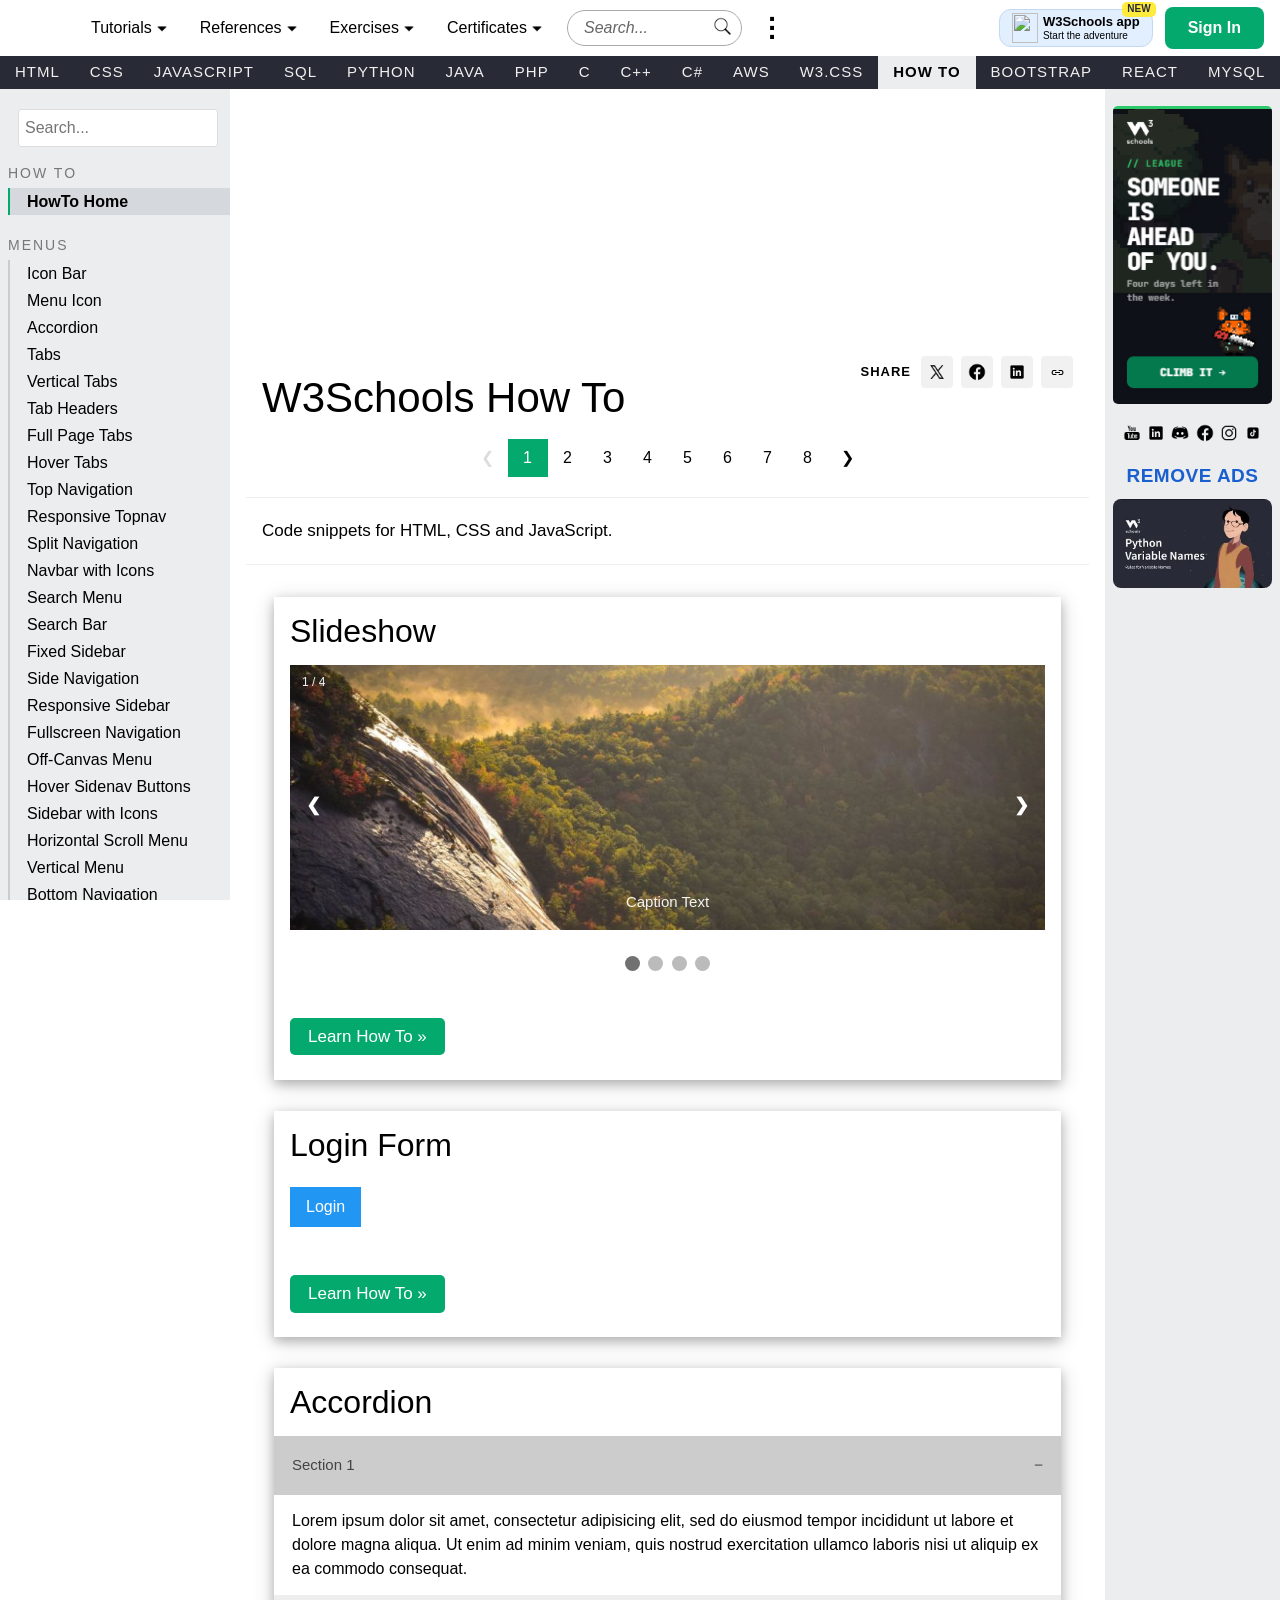
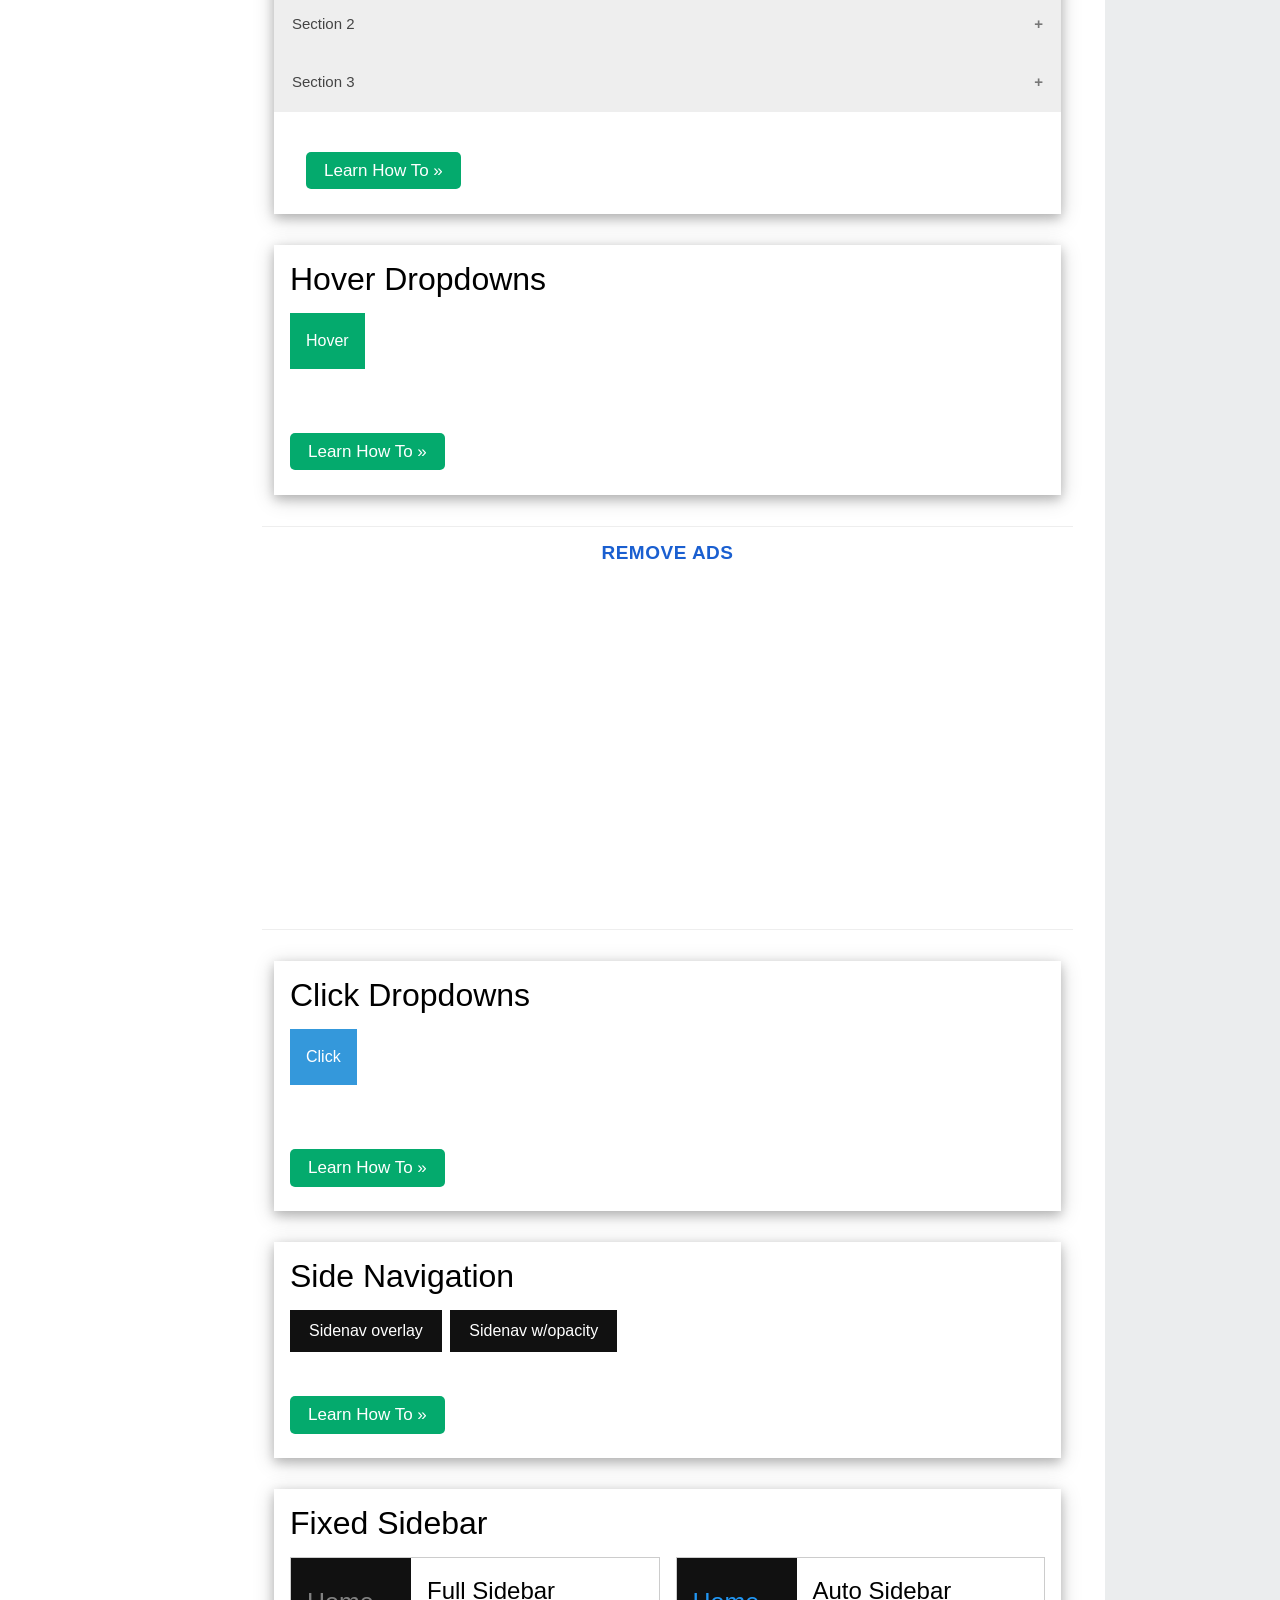
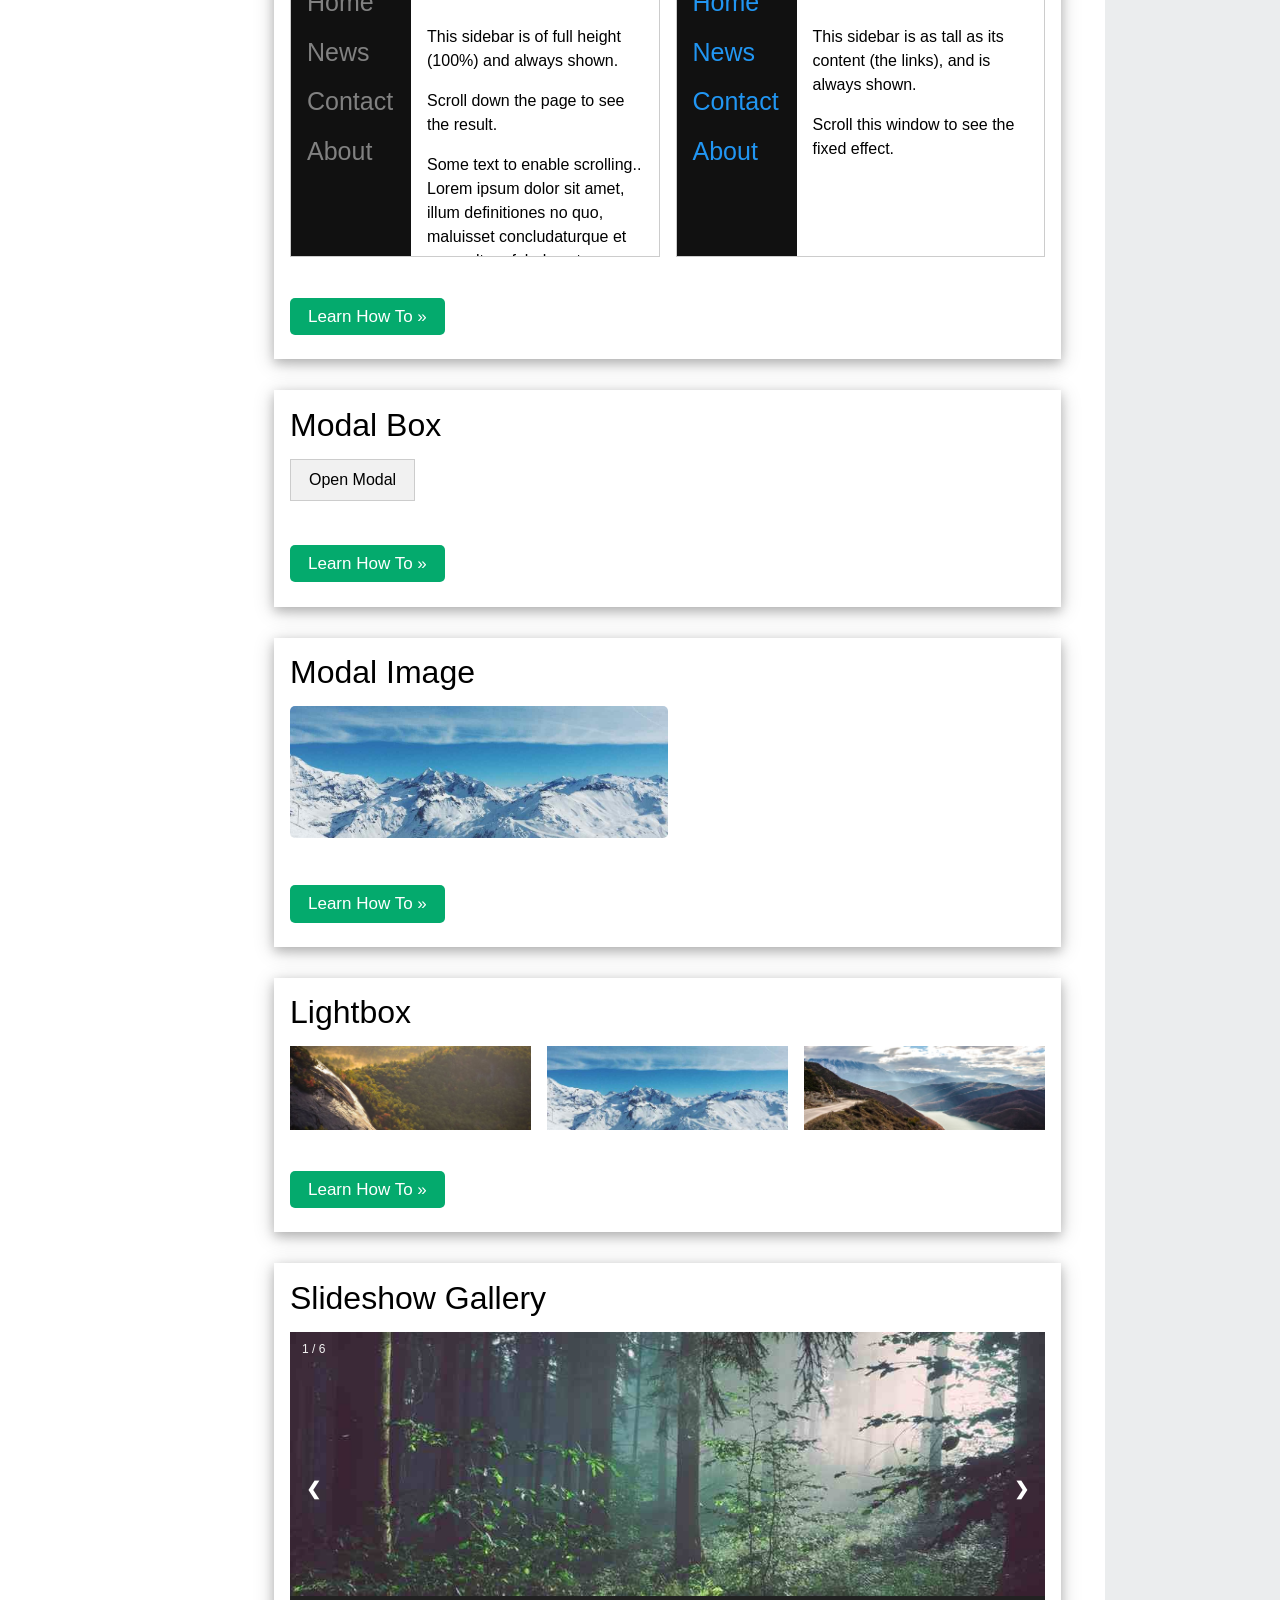
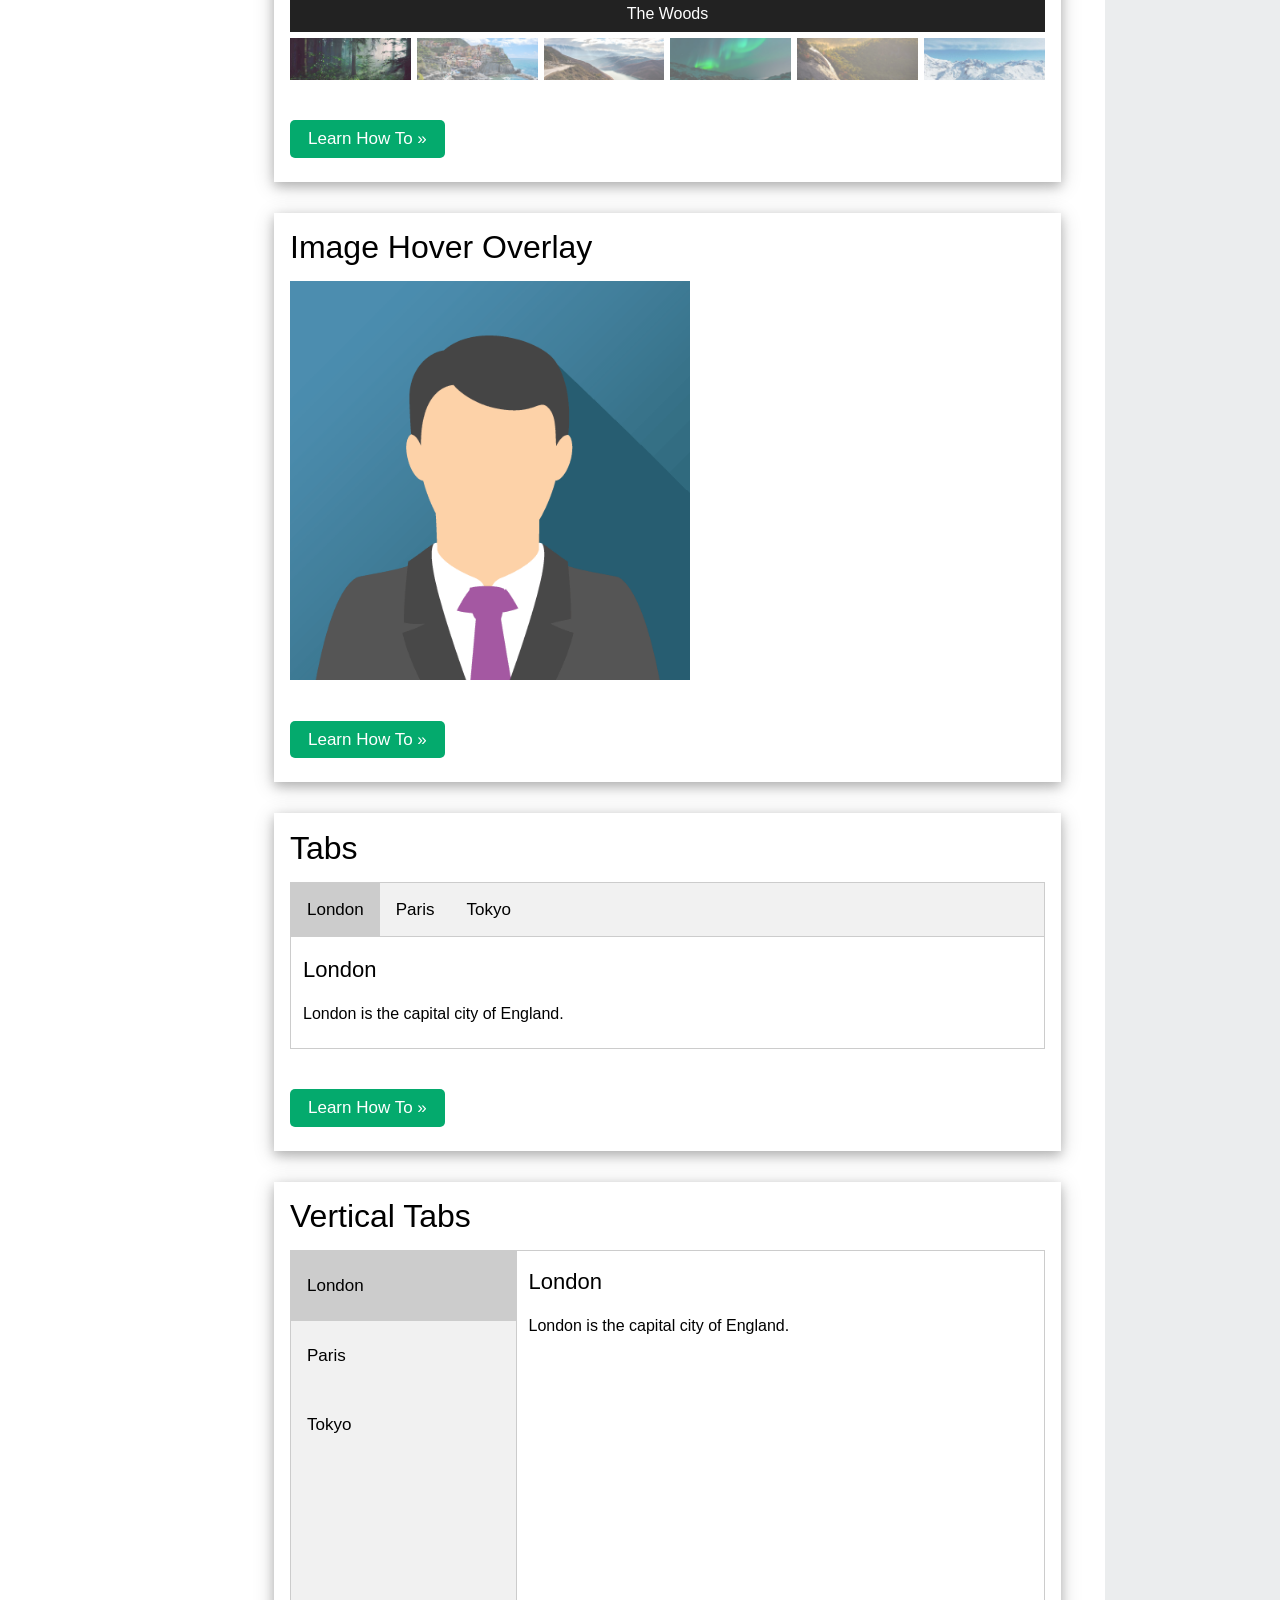
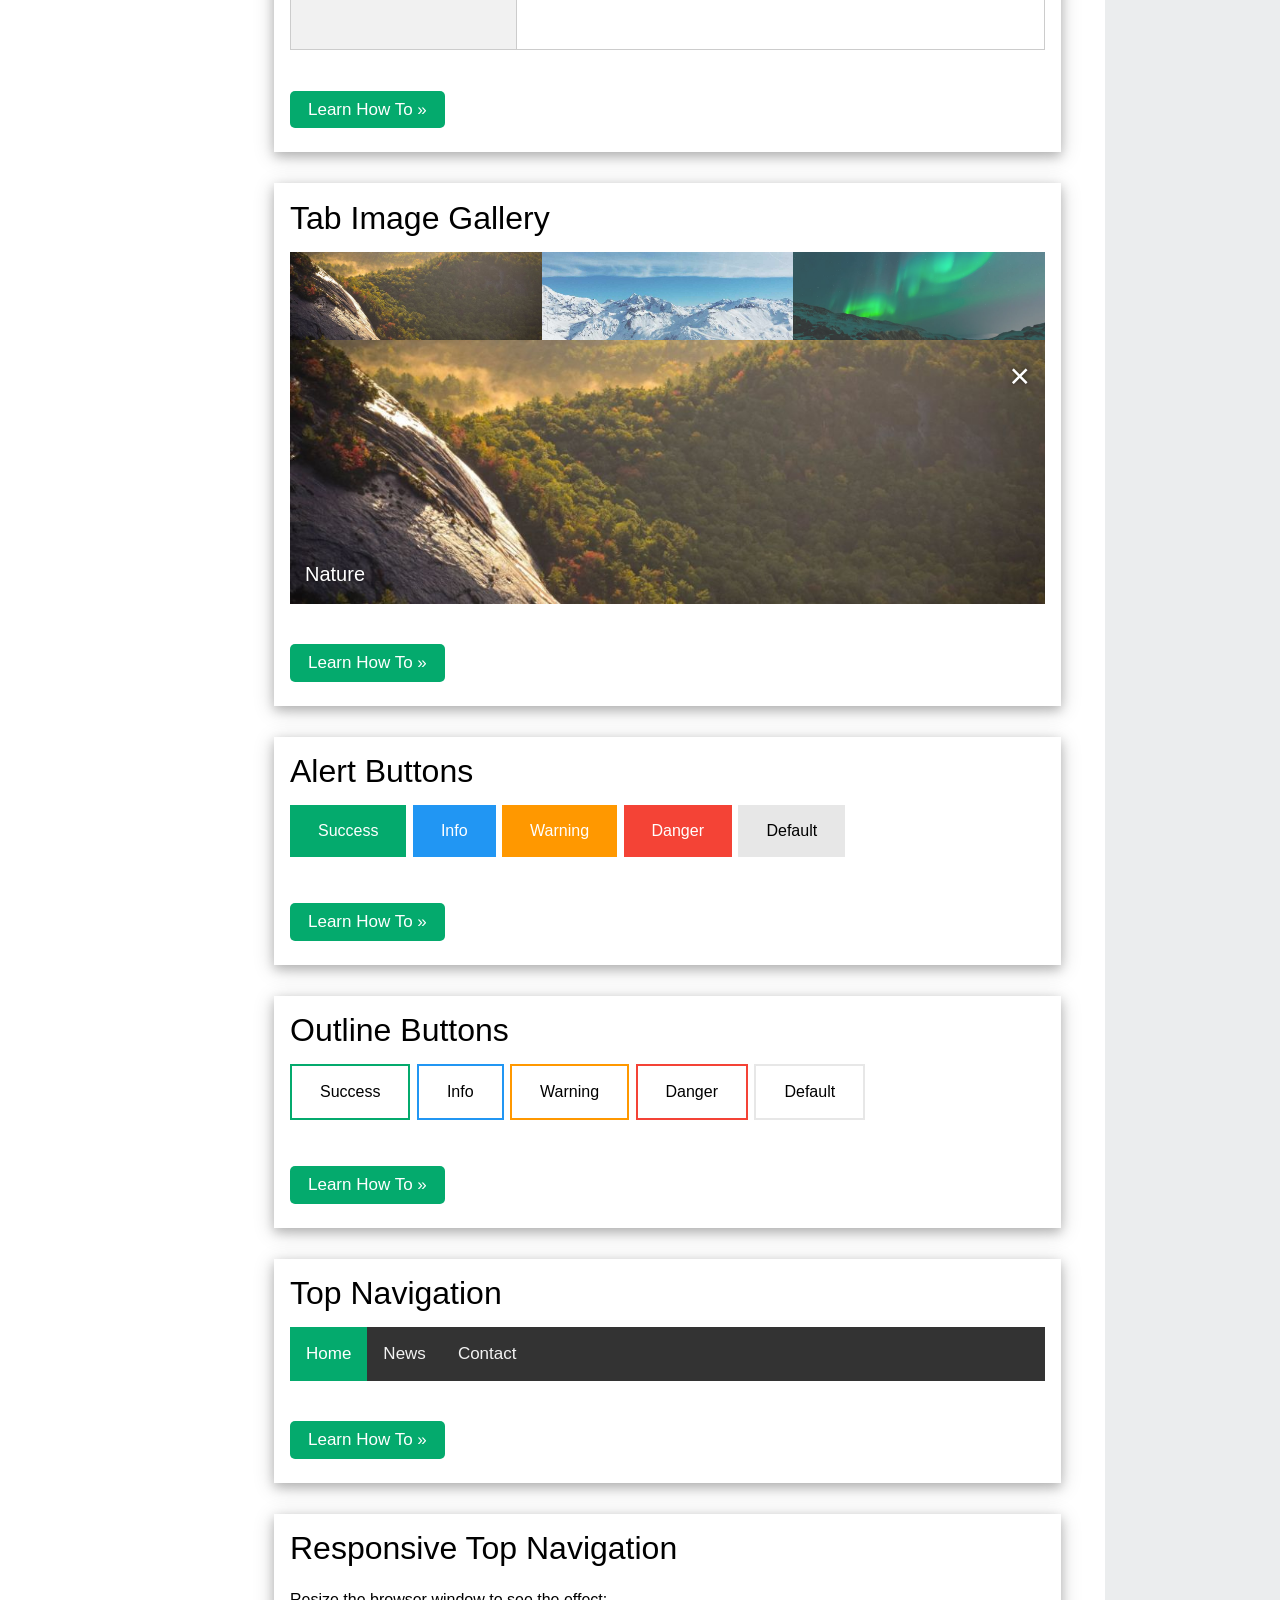
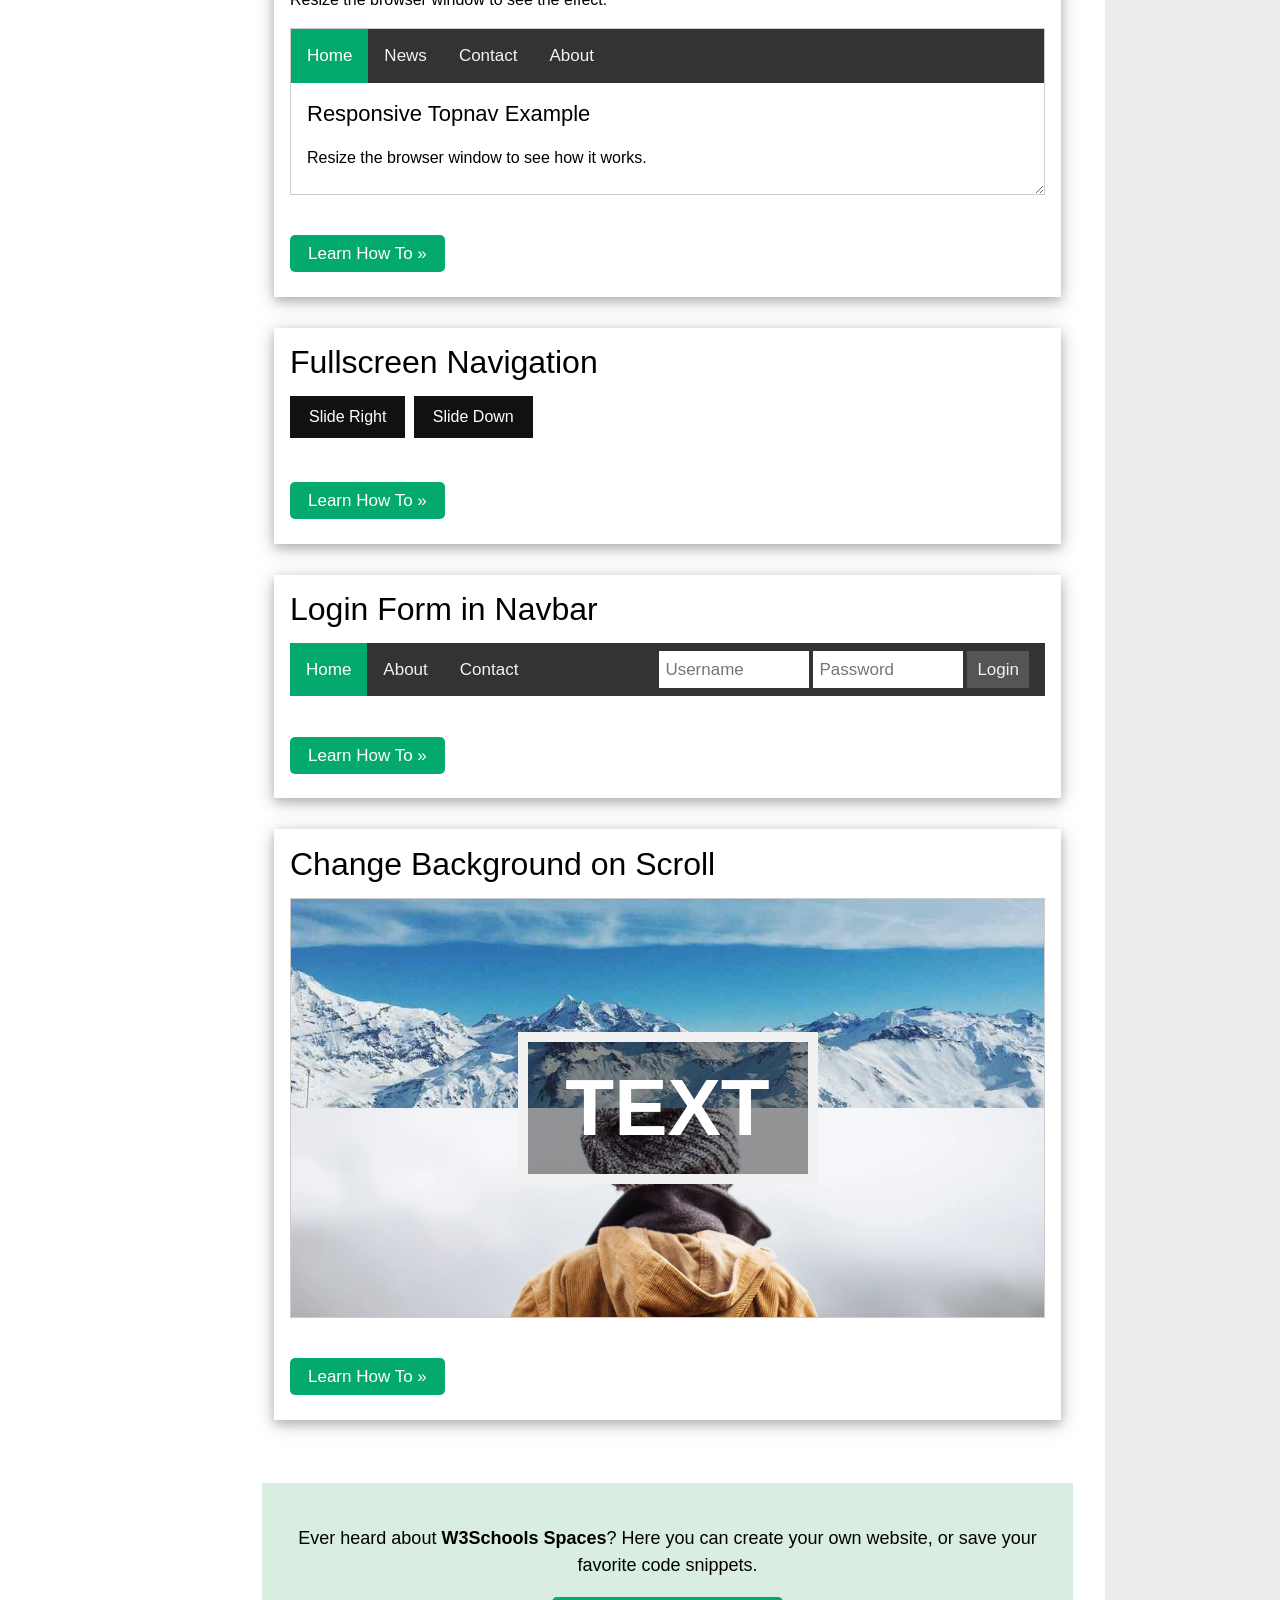
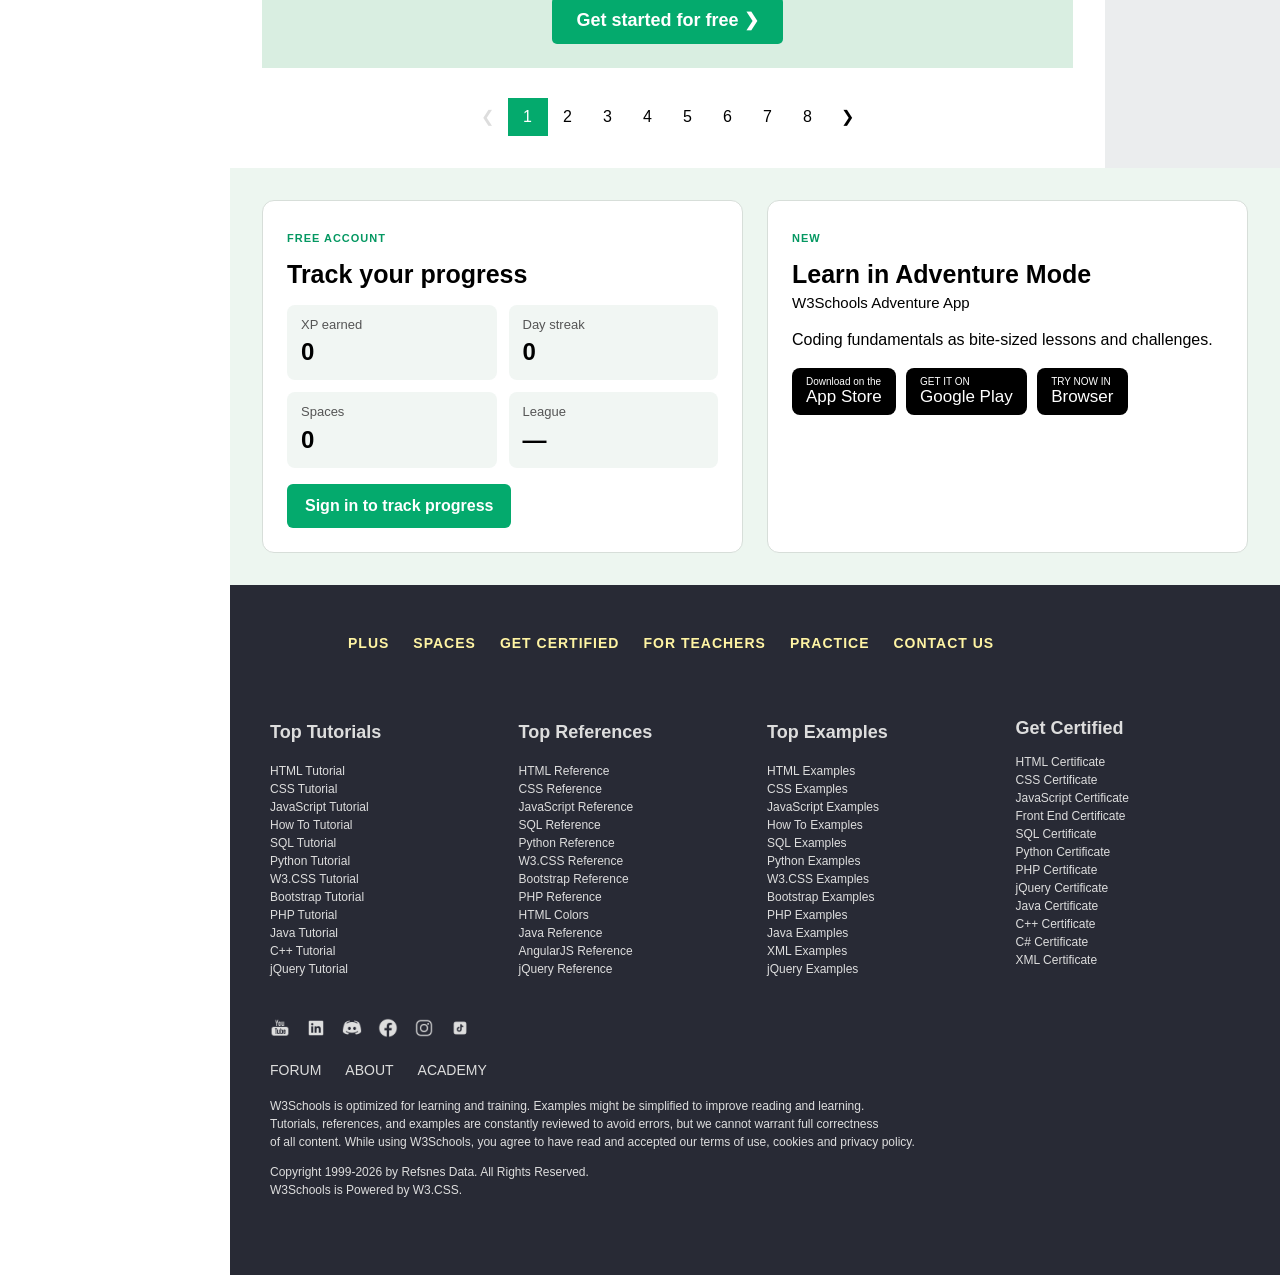
==== index.html @ 6c0d2b0e "Rename indexnorel.html to index.html" ====
<!DOCTYPE html>
<html lang="en-US">
<head>
<meta charset="utf-8">
<title>W3Schools How TO - Code snippets for HTML, CSS and JavaScript</title>
<meta name="viewport" content="width=device-width, initial-scale=1">
<meta name="description" content="Code snippets for HTML, CSS and JavaScript.">
<meta name="theme-color" content="#ffffff">

<!-- All fonts, icons, and photos are stored in assets/. -->
<link rel="stylesheet" href="stylenorel.css">
</head>
<body>
<a class="skip-link" href="#">Skip to content</a>

<!--
  CSS-ONLY STATE SWITCHES
  Hidden radios/checkboxes live at the top of <body> so the CSS general-sibling
  selector (~) can reach the panels, sidebar and modals that follow them.
-->
<input type="radio" name="topmenu" id="tm-none" class="hidden-input" checked aria-label="Close navigation menu">
<input type="radio" name="topmenu" id="tm-tutorials" class="hidden-input" aria-label="Tutorials">
<input type="radio" name="topmenu" id="tm-references" class="hidden-input" aria-label="References">
<input type="radio" name="topmenu" id="tm-exercises" class="hidden-input" aria-label="Exercises">
<input type="radio" name="topmenu" id="tm-certificates" class="hidden-input" aria-label="Certificates">
<input type="radio" name="topmenu" id="tm-services" class="hidden-input" aria-label="All our services">
<input type="checkbox" id="sidebar-toggle" class="hidden-input" aria-label="Show How To sidebar">
<input type="checkbox" id="contact-toggle" class="hidden-input" aria-label="CONTACT US">

<!-- ================= TOP BAR ================= -->
<header class="topbar" id="topnav">
  <a class="logo" href="#" title="Home" aria-label="W3Schools home">
    <span class="logo-w3" aria-hidden="true"></span><span class="logo-s visually-hidden">W3Schools</span>
  </a>

  <nav class="topmenu" aria-label="Main">
    <label class="tm-btn" for="tm-tutorials" title="Tutorials and References">Tutorials <i class="fa fa-caret-down"></i></label>
    <label class="tm-btn" for="tm-references" title="References">References <i class="fa fa-caret-down"></i></label>
    <label class="tm-btn" for="tm-exercises" title="Exercises and Quizzes">Exercises <i class="fa fa-caret-down"></i></label>
    <label class="tm-btn" for="tm-certificates" title="Certificates">Certificates <i class="fa fa-caret-down"></i></label>

  </nav>

  <div class="topright">
    <form onsubmit="return false" class="search" role="search" method="get">
      <input type="hidden" name="sitesearch" value="w3schools.com">
      <input type="search" name="q" placeholder="Search..." aria-label="Search W3Schools" required>
      <button type="submit" aria-label="Search W3Schools"><i class="fa fa-search" aria-hidden="true"></i></button>
    </form>
    <label class="tm-btn tm-services" for="tm-services" title="All our services" aria-label="All our services"><span aria-hidden="true">&#8942;</span></label>
    <div class="header-extras">
      <a href="#">Spaces</a>
      <a href="#">Upgrade</a>
    </div>
    <a class="app-pill" href="#" title="W3Schools Adventure App - iOS and Android" aria-label="W3Schools Adventure App - iOS and Android">
      <span class="app-new">NEW</span>
      <img class="app-lynx" src="assets/mascot-lynx.png" alt="" width="230" height="295">
      <span class="app-text">W3Schools app <small>Start the adventure</small></span>
    </a>
    <a class="paid-courses" href="#">Paid Courses</a>
    <a class="signin" href="#" title="Your W3Schools Profile" aria-label="Your W3Schools Profile">Sign In</a>
  </div>
</header>

<!-- ================= TOP MENU PANELS ================= -->
<div class="navpanel" id="panel-tutorials">
  <div class="inner">
    <label class="panel-close" for="tm-none" title="Close">&times;</label>
    <h1>Tutorials</h1>
    <p class="panel-lead">Learn web development, programming, data science, and more.</p>
    <h2 class="panel-h">W3SCHOOLS TUTORIALS:</h2>
    <div class="panel-grid links-grid">
      <a href="#">HTML</a><a href="#">CSS</a><a href="#">JavaScript</a><a href="#">SQL</a><a href="#">Python</a><a href="#">Java</a>
      <a href="#">PHP</a><a href="#">C</a><a href="#">C++</a><a href="#">C#</a><a href="#">AWS</a><a href="#">W3.CSS</a>
      <a href="#">How To</a><a href="#">Bootstrap</a><a href="#">React</a><a href="#">MySQL</a><a href="#">jQuery</a><a href="#">Excel</a>
      <a href="#">XML</a><a href="#">Django</a><a href="#">NumPy</a><a href="#">Pandas</a><a href="#">Node.js</a><a href="#">DSA</a>
      <a href="#">TypeScript</a><a href="#">Angular</a><a href="#">AngularJS</a><a href="#">Git</a><a href="#">PostgreSQL</a><a href="#">MongoDB</a>
      <a href="#">ASP</a><a href="#">AI</a><a href="#">R</a><a href="#">Go</a><a href="#">Kotlin</a><a href="#">Swift</a>
      <a href="#">Sass</a><a href="#">Vue</a><a href="#">Gen AI</a><a href="#">SciPy</a><a href="#">Cybersecurity</a><a href="#">Data Science</a>
      <a href="#">Intro to Programming</a><a href="#">Intro to HTML &amp; CSS</a><a href="#">Bash</a><a href="#">Rust</a><a href="#">Tools</a>
    </div>
  </div>
</div>

<div class="navpanel" id="panel-references">
  <div class="inner">
    <label class="panel-close" for="tm-none" title="Close">&times;</label>
    <h1>References</h1>
    <h2 class="panel-h">W3SCHOOLS REFERENCES:</h2>
    <div class="panel-grid cards-grid">
      <a href="#"><h4>HTML</h4><span>Tag reference</span></a>
      <a href="#"><h4>CSS</h4><span>Reference</span></a>
      <a href="#"><h4>JavaScript</h4><span>Reference</span></a>
      <a href="#"><h4>SQL</h4><span>Keyword reference</span></a>
      <a href="#"><h4>Python</h4><span>Reference</span></a>
      <a href="#"><h4>Java</h4><span>Reference</span></a>
      <a href="#"><h4>C</h4><span>Reference</span></a>
      <a href="#"><h4>C++</h4><span>Reference</span></a>
      <a href="#"><h4>Colors</h4><span>Color names</span></a>
      <a href="#"><h4>PHP</h4><span>Reference</span></a>
      <a href="#"><h4>HTML DOM</h4><span>Reference</span></a>
      <a href="#"><h4>MySQL</h4><span>Reference</span></a>
      <a href="#"><h4>W3.CSS</h4><span>Reference</span></a>
      <a href="#"><h4>Bootstrap 3</h4><span>Reference</span></a>
      <a href="#"><h4>Bootstrap 4</h4><span>Reference</span></a>
      <a href="#"><h4>Node.js</h4><span>Reference</span></a>
      <a href="#"><h4>Django</h4><span>Reference</span></a>
      <a href="#"><h4>jQuery</h4><span>Reference</span></a>
      <a href="#"><h4>Vue</h4><span>Attributes</span></a>
      <a href="#"><h4>Angular</h4><span>Reference</span></a>
      <a href="#"><h4>Sass</h4><span>Reference</span></a>
      <a href="#"><h4>XML</h4><span>Reference</span></a>
      <a href="#"><h4>JSON</h4><span>Reference</span></a>
      <a href="#"><h4>ASP</h4><span>Reference</span></a>
      <a href="#"><h4>Icons</h4><span>Reference</span></a>
      <a href="#"><h4>SVG</h4><span>Reference</span></a>
      <a href="#"><h4>Canvas</h4><span>Reference</span></a>
      <a href="#"><h4>Charsets</h4><span>Reference</span></a>
      <a href="#"><h4>Emojis</h4><span>Reference</span></a>
      <a href="#"><h4>AppML</h4><span>Reference</span></a>
      <a href="#"><h4>W3.JS</h4><span>Reference</span></a>
    </div>
  </div>
</div>

<div class="navpanel" id="panel-exercises">
  <div class="inner">
    <label class="panel-close" for="tm-none" title="Close">&times;</label>
    <h1>Exercises</h1>
    <p class="panel-lead">Practice and test your skills with different exercises.</p>
    <p class="panel-tip"><b>Tip:</b> <a href="#">Sign in</a> to track your progress.</p>
    <div class="social-signin">
      <a href="#" title="Sign in with Google" aria-label="Sign in with Google"><i class="fa-brands fa-google"></i></a>
      <a href="#" title="Sign in with Facebook" aria-label="Sign in with Facebook"><i class="fa-brands fa-facebook-f"></i></a>
      <a href="#" title="Sign in with GitHub" aria-label="Sign in with GitHub"><i class="fa-brands fa-github"></i></a>
    </div>
    <h2 class="panel-h">Select another topic:</h2>
    <div class="panel-grid cards-grid">
      <a href="#"><h4>HTML</h4><span>Exercises</span></a>
      <a href="#"><h4>CSS</h4><span>Exercises</span></a>
      <a href="#"><h4>JavaScript</h4><span>Exercises</span></a>
      <a href="#"><h4>SQL</h4><span>Exercises</span></a>
      <a href="#"><h4>Python</h4><span>Exercises</span></a>
      <a href="#"><h4>Java</h4><span>Exercises</span></a>
      <a href="#"><h4>C</h4><span>Exercises</span></a>
      <a href="#"><h4>C++</h4><span>Exercises</span></a>
      <a href="#"><h4>C#</h4><span>Exercises</span></a>
      <a href="#"><h4>PHP</h4><span>Exercises</span></a>
      <a href="#"><h4>React</h4><span>Exercises</span></a>
      <a href="#"><h4>MySQL</h4><span>Exercises</span></a>
      <a href="#"><h4>Excel</h4><span>Exercises</span></a>
      <a href="#"><h4>DSA</h4><span>Exercises</span></a>
      <a href="#"><h4>Bootstrap 3</h4><span>Exercises</span></a>
      <a href="#"><h4>Bootstrap 4</h4><span>Exercises</span></a>
      <a href="#"><h4>Bootstrap 5</h4><span>Exercises</span></a>
      <a href="#"><h4>Node.js</h4><span>Exercises</span></a>
      <a href="#"><h4>TypeScript</h4><span>Exercises</span></a>
      <a href="#"><h4>Django</h4><span>Exercises</span></a>
      <a href="#"><h4>PostgreSQL</h4><span>Exercises</span></a>
      <a href="#"><h4>jQuery</h4><span>Exercises</span></a>
      <a href="#"><h4>NumPy</h4><span>Exercises</span></a>
      <a href="#"><h4>Pandas</h4><span>Exercises</span></a>
      <a href="#"><h4>Angular</h4><span>Exercises</span></a>
      <a href="#"><h4>Git</h4><span>Exercises</span></a>
      <a href="#"><h4>MongoDB</h4><span>Exercises</span></a>
      <a href="#"><h4>R</h4><span>Exercises</span></a>
      <a href="#"><h4>Go</h4><span>Exercises</span></a>
      <a href="#"><h4>Kotlin</h4><span>Exercises</span></a>
      <a href="#"><h4>Swift</h4><span>Exercises</span></a>
      <a href="#"><h4>Vue</h4><span>Exercises</span></a>
      <a href="#"><h4>SciPy</h4><span>Exercises</span></a>
      <a href="#"><h4>Bash</h4><span>Exercises</span></a>
    </div>
  </div>
</div>

<div class="navpanel" id="panel-certificates">
  <div class="inner">
    <label class="panel-close" for="tm-none" title="Close">&times;</label>
    <h1>Get Certified</h1>
    <h2 class="panel-h">W3SCHOOLS CERTIFICATES:</h2>
    <div class="panel-grid links-grid">
      <a href="#">HTML</a><a href="#">CSS</a><a href="#">JavaScript</a><a href="#">SQL</a><a href="#">Python</a><a href="#">Java</a>
      <a href="#">C</a><a href="#">C++</a><a href="#">C#</a><a href="#">PHP</a><a href="#">React</a><a href="#">MySQL</a>
      <a href="#">Excel</a><a href="#">DSA</a><a href="#">W3.CSS</a><a href="#">Bootstrap 3</a><a href="#">Bootstrap 4</a><a href="#">Bootstrap 5</a>
      <a href="#">Node.js</a><a href="#">TypeScript</a><a href="#">Django</a><a href="#">PostgreSQL</a><a href="#">jQuery</a><a href="#">Vue</a>
      <a href="#">NumPy</a><a href="#">Pandas</a><a href="#">XML</a><a href="#">Cyber Security</a><a href="#">Accessibility</a><a href="#">AngularJS</a>
      <a href="#">Git</a><a href="#">MongoDB</a><a href="#">R</a><a href="#">Go</a><a href="#">Kotlin</a><a href="#">SASS</a>
      <a href="#">SciPy</a><a href="#">BASH</a><a href="#">Rust</a>
    </div>
  </div>
</div>

<div class="navpanel" id="panel-services">
  <div class="inner">
    <label class="panel-close" for="tm-none" title="Close">&times;</label>
    <h1>All Our Services</h1>

    <!-- Shown only on narrow screens, where the four top menus are hidden -->
    <div class="mobile-shortcuts">
      <label for="tm-tutorials">Tutorials</label>
      <label for="tm-references">References</label>
      <label for="tm-exercises">Exercises</label>
      <label for="tm-certificates">Certificates</label>
    </div>

    <p class="panel-lead">W3Schools offers a wide range of services and products for beginners and professionals,<br>helping millions of people everyday to learn and master new skills.</p>

    <div class="panel-grid services-grid">
      <a href="#"><b>Free Tutorials</b><span>Enjoy our free tutorials like millions of other internet users since 1999</span></a>
      <a href="#"><b>References</b><span>Explore our selection of references covering all popular coding languages</span></a>
      <a href="#"><b>W3Schools app <em>NEW</em></b><span>For iOS &amp; Android, start a new learning adventure.</span></a>
      <a href="#"><b>Create a Website</b><span>Create your own website with <strong>W3Schools Spaces</strong> - no setup required</span></a>
      <a href="#"><b>Exercises</b><span>Test your skills with different exercises</span></a>
      <a href="#"><b>Quizzes</b><span>Test yourself with multiple choice questions</span></a>
      <a href="#"><b>Code Challenges</b><span>Test your skills with interactive code challenges</span></a>
      <a href="#"><b>Get Certified</b><span>Document your knowledge</span></a>
      <a href="#"><b>Log in / Sign Up</b><span>Create an account to track your progress</span></a>
      <a href="#"><b>League</b><span>Earn XP and climb the ranks with different challenges</span></a>
      <a href="#"><b>Upgrade</b><span>Become a PLUS user and unlock powerful features (ad-free, hosting, support,..)</span></a>
      <a href="#"><b>Where To Start</b><span>Not sure where you want to start? Follow our guided path</span></a>
      <a href="#"><b>Code Editor (Try it)</b><span>With our online code editor, you can edit code and view the result in your browser</span></a>
      <a href="#"><b>Templates</b><span>We have created a bunch of responsive website templates you can use - for free!</span></a>
      <a href="#"><b>Web Hosting</b><span>Host your own website, and share it to the world with <strong>W3Schools Spaces</strong></span></a>
      <a href="#"><b>Create a Server</b><span>Create your own server using Python, PHP, React.js, Node.js, Java, C#, etc.</span></a>
      <a href="#"><b>How To's</b><span>Large collection of code snippets for HTML, CSS and JavaScript</span></a>
      <a href="#"><b>CSS Framework</b><span>Build fast and responsive sites using our free <strong>W3.CSS</strong> framework</span></a>
      <a href="#"><b>Videos</b><span>Learn the basics of HTML in a fun and engaging video tutorial</span></a>
      <a href="#"><b>Browser Statistics</b><span>Read long term trends of browser usage</span></a>
      <a href="#"><b>Typing Speed</b><span>Test your typing speed</span></a>
      <a href="#"><b>Color Picker</b><span>Use our color picker to find different RGB, HEX and HSL colors.</span></a>
      <a href="#"><b>Newsletter</b><span>Join our newsletter and get access to exclusive content every month</span></a>
      <a href="#"><b>Emojis Reference</b><span>Check out our refererence page with all the emojis supported in HTML 😊</span></a>
      <a href="#"><b>Code Game</b><span>W3Schools Coding Game! Help the lynx collect pine cones</span></a>
      <a href="#"><b>UTF-8 Reference</b><span>Check out our full UTF-8 Character reference</span></a>
      <a href="#"><b>Community</b><span>Chat, Learn and Connect with Us on Discord</span></a>
      <a href="#"><b>Academy</b><span>Contact us about W3Schools Academy for educational institutions</span></a>
      <a href="#"><b>For Businesses</b><span>Contact us about W3Schools Academy for your organization</span></a>
    </div>

    <div class="services-contact">
      <h4>Contact Us</h4>
      <p>About sales: sales@w3schools.com<br>About errors: help@w3schools.com</p>
      <div class="social">
        <a href="#" title="YouTube" aria-label="YouTube"><i class="fa-brands fa-youtube"></i></a>
        <a href="#" title="LinkedIn" aria-label="LinkedIn"><i class="fa-brands fa-linkedin"></i></a>
        <a href="#" title="Discord" aria-label="Discord"><i class="fa-brands fa-discord"></i></a>
        <a href="#" title="Facebook" aria-label="Facebook"><i class="fa-brands fa-facebook"></i></a>
        <a href="#" title="Instagram" aria-label="Instagram"><i class="fa-brands fa-instagram"></i></a>
        <a href="#" title="TikTok" aria-label="TikTok"><i class="fa-brands fa-tiktok"></i></a>
      </div>
    </div>
  </div>
</div>

<!-- ================= SUB NAV (topic bar) ================= -->
<div class="subnav">
  <label class="subnav-toggle" for="sidebar-toggle" title="Menu"><i class="fa fa-bars"></i></label>
  <nav class="subnav-scroll" aria-label="Topics">
    <a href="#" title="HTML Tutorial" aria-label="HTML Tutorial">HTML</a>
    <a href="#" title="CSS Tutorial" aria-label="CSS Tutorial">CSS</a>
    <a href="#" title="JavaScript Tutorial" aria-label="JavaScript Tutorial">JAVASCRIPT</a>
    <a href="#" title="SQL Tutorial" aria-label="SQL Tutorial">SQL</a>
    <a href="#" title="Python Tutorial" aria-label="Python Tutorial">PYTHON</a>
    <a href="#" title="Java Tutorial" aria-label="Java Tutorial">JAVA</a>
    <a href="#" title="PHP Tutorial" aria-label="PHP Tutorial">PHP</a>
    <a href="#" title="C Tutorial" aria-label="C Tutorial">C</a>
    <a href="#" title="C++ Tutorial" aria-label="C++ Tutorial">C++</a>
    <a href="#" title="C# Tutorial" aria-label="C# Tutorial">C#</a>
    <a href="#" title="AWS Tutorial" aria-label="AWS Tutorial">AWS</a>
    <a href="#" title="W3.CSS Tutorial" aria-label="W3.CSS Tutorial">W3.CSS</a>
    <a href="#" class="active" title="How to" aria-current="page" aria-label="How to">HOW TO</a>
    <a href="#" title="Bootstrap Tutorial" aria-label="Bootstrap Tutorial">BOOTSTRAP</a>
    <a href="#" title="React Tutorial" aria-label="React Tutorial">REACT</a>
    <a href="#" title="MySQL Tutorial" aria-label="MySQL Tutorial">MYSQL</a>
    <a href="#" title="JQuery Tutorial" aria-label="JQuery Tutorial">JQUERY</a>
    <a href="#" title="Excel Tutorial" aria-label="Excel Tutorial">EXCEL</a>
    <a href="#" title="XML Tutorial" aria-label="XML Tutorial">XML</a>
    <a href="#" title="Django Tutorial" aria-label="Django Tutorial">DJANGO</a>
    <a href="#" title="NumPy Tutorial" aria-label="NumPy Tutorial">NUMPY</a>
    <a href="#" title="Pandas Tutorial" aria-label="Pandas Tutorial">PANDAS</a>
    <a href="#" title="Node.js Tutorial" aria-label="Node.js Tutorial">NODEJS</a>
    <a href="#" title="DSA Tutorial" aria-label="DSA Tutorial">DSA</a>
    <a href="#" title="TypeScript Tutorial" aria-label="TypeScript Tutorial">TYPESCRIPT</a>
    <a href="#" title="Angular Tutorial" aria-label="Angular Tutorial">ANGULAR</a>
    <a href="#" title="Angular.js Tutorial" aria-label="Angular.js Tutorial">ANGULARJS</a>
    <a href="#" title="Git Tutorial" aria-label="Git Tutorial">GIT</a>
    <a href="#" title="PostgreSQL Tutorial" aria-label="PostgreSQL Tutorial">POSTGRESQL</a>
    <a href="#" title="MongoDB Tutorial" aria-label="MongoDB Tutorial">MONGODB</a>
    <a href="#" title="ASP Tutorial" aria-label="ASP Tutorial">ASP</a>
    <a href="#" title="A.I. Tutorial" aria-label="A.I. Tutorial">AI</a>
    <a href="#" title="R Tutorial" aria-label="R Tutorial">R</a>
    <a href="#" title="Go Tutorial" aria-label="Go Tutorial">GO</a>
    <a href="#" title="Kotlin Tutorial" aria-label="Kotlin Tutorial">KOTLIN</a>
    <a href="#" title="Swift Tutorial" aria-label="Swift Tutorial">SWIFT</a>
    <a href="#" title="Sass Tutorial" aria-label="Sass Tutorial">SASS</a>
    <a href="#" title="Vue.js Tutorial" aria-label="Vue.js Tutorial">VUE</a>
    <a href="#" title="Gen A.I. Tutorial" aria-label="Gen A.I. Tutorial">GEN AI</a>
    <a href="#" title="SciPy Tutorial" aria-label="SciPy Tutorial">SCIPY</a>
    <a href="#" title="Cyber security Tutorial" aria-label="Cyber security Tutorial">CYBERSECURITY</a>
    <a href="#" title="Data science Tutorial" aria-label="Data science Tutorial">DATA SCIENCE</a>
    <a href="#" title="Introduction to Programming" aria-label="Introduction to Programming">INTRO TO PROGRAMMING</a>
    <a href="#" title="Introduction to HTML &amp; CSS" aria-label="Introduction to HTML &amp; CSS">INTRO TO HTML &amp; CSS</a>
    <a href="#" title="Bash Tutorial" aria-label="Bash Tutorial">BASH</a>
    <a href="#" title="Rust Tutorial" aria-label="Rust Tutorial">RUST</a>
    <a href="#" title="Web Developer Tools" aria-label="Web Developer Tools">TOOLS</a>
  </nav>
</div>

<!-- ================= PAGE LAYOUT ================= -->
<div class="layout">

  <!-- ---------- LEFT MENU ---------- -->
  <aside class="leftmenu" aria-label="How To menu">
    <div class="leftmenu-inner">
      <!-- HTML-only alternative to the original JavaScript filter: submit a site search. -->
      <form onsubmit="return false" class="sidebar-search" role="search" method="get">
        <input type="hidden" name="sitesearch" value="w3schools.com/howto">
        <input type="search" name="q" placeholder="Search..." aria-label="Search How To tutorials" required>
      </form>
      <h2 class="lm-title">HOW TO</h2>
      <a class="lm-home" href="#" aria-current="page">HowTo Home</a>

      <h2>Menus</h2>
      <a href="#">Icon Bar</a>
      <a href="#">Menu Icon</a>
      <a href="#">Accordion</a>
      <a href="#">Tabs</a>
      <a href="#">Vertical Tabs</a>
      <a href="#">Tab Headers</a>
      <a href="#">Full Page Tabs</a>
      <a href="#">Hover Tabs</a>
      <a href="#">Top Navigation</a>
      <a href="#">Responsive Topnav</a>
      <a href="#">Split Navigation</a>
      <a href="#">Navbar with Icons</a>
      <a href="#">Search Menu</a>
      <a href="#">Search Bar</a>
      <a href="#">Fixed Sidebar</a>
      <a href="#">Side Navigation</a>
      <a href="#">Responsive Sidebar</a>
      <a href="#">Fullscreen Navigation</a>
      <a href="#">Off-Canvas Menu</a>
      <a href="#">Hover Sidenav Buttons</a>
      <a href="#">Sidebar with Icons</a>
      <a href="#">Horizontal Scroll Menu</a>
      <a href="#">Vertical Menu</a>
      <a href="#">Bottom Navigation</a>
      <a href="#">Responsive Bottom Nav</a>
      <a href="#">Bottom Border Nav Links</a>
      <a href="#">Right Aligned Menu Links</a>
      <a href="#">Centered Menu Link</a>
      <a href="#">Equal Width Menu Links</a>
      <a href="#">Fixed Menu</a>
      <a href="#">Slide Down Bar on Scroll</a>
      <a href="#">Hide Navbar on Scroll</a>
      <a href="#">Shrink Navbar on Scroll</a>
      <a href="#">Sticky Navbar</a>
      <a href="#">Navbar on Image</a>
      <a href="#">Hover Dropdowns</a>
      <a href="#">Click Dropdowns</a>
      <a href="#">Cascading Dropdown</a>
      <a href="#">Dropdown in Topnav</a>
      <a href="#">Dropdown in Sidenav</a>
      <a href="#">Resp Navbar Dropdown</a>
      <a href="#">Subnavigation Menu</a>
      <a href="#">Dropup</a>
      <a href="#">Mega Menu</a>
      <a href="#">Mobile Menu</a>
      <a href="#">Curtain Menu</a>
      <a href="#">Collapsed Sidebar</a>
      <a href="#">Collapsed Sidepanel</a>
      <a href="#">Pagination</a>
      <a href="#">Breadcrumbs</a>
      <a href="#">Button Group</a>
      <a href="#">Vertical Button Group</a>
      <a href="#">Sticky Social Bar</a>
      <a href="#">Pill Navigation</a>
      <a href="#">Responsive Header</a>

      <h2>Images</h2>
      <a href="#">Slideshow</a>
      <a href="#">Slideshow Gallery</a>
      <a href="#">Modal Images</a>
      <a href="#">Lightbox</a>
      <a href="#">Responsive Image Grid</a>
      <a href="#">Image Grid</a>
      <a href="#">Image Gallery</a>
      <a href="#">Scrollable Image Gallery</a>
      <a href="#">Tab Gallery</a>
      <a href="#">Image Overlay Fade</a>
      <a href="#">Image Overlay Slide</a>
      <a href="#">Image Overlay Zoom</a>
      <a href="#">Image Overlay Title</a>
      <a href="#">Image Overlay Icon</a>
      <a href="#">Image Effects</a>
      <a href="#">Black and White Image</a>
      <a href="#">Image Text</a>
      <a href="#">Image Text Blocks</a>
      <a href="#">Transparent Image Text</a>
      <a href="#">Full Page Image</a>
      <a href="#">Form on Image</a>
      <a href="#">Hero Image</a>
      <a href="#">Blur Background Image</a>
      <a href="#">Change Bg on Scroll</a>
      <a href="#">Side-by-Side Images</a>
      <a href="#">Rounded Images</a>
      <a href="#">Avatar Images</a>
      <a href="#">Responsive Images</a>
      <a href="#">Center Images</a>
      <a href="#">Thumbnails</a>
      <a href="#">Border Around Image</a>
      <a href="#">Meet the Team</a>
      <a href="#">Sticky Image</a>
      <a href="#">Flip an Image</a>
      <a href="#">Shake an Image</a>
      <a href="#">Portfolio Gallery</a>
      <a href="#">Portfolio with Filtering</a>
      <a href="#">Image Zoom</a>
      <a href="#">Image Magnifier Glass</a>
      <a href="#">Image Comparison Slider</a>
      <a href="#">Favicon</a>

      <h2>Buttons</h2>
      <a href="#">Alert Buttons</a>
      <a href="#">Outline Buttons</a>
      <a href="#">Split Buttons</a>
      <a href="#">Animated Buttons</a>
      <a href="#">Fading Buttons</a>
      <a href="#">Button on Image</a>
      <a href="#">Social Media Buttons</a>
      <a href="#">Read More Read Less</a>
      <a href="#">Loading Buttons</a>
      <a href="#">Download Buttons</a>
      <a href="#">Pill Buttons</a>
      <a href="#">Notification Button</a>
      <a href="#">Icon Buttons</a>
      <a href="#">Next/prev Buttons</a>
      <a href="#">More Button in Nav</a>
      <a href="#">Block Buttons</a>
      <a href="#">Text Buttons</a>
      <a href="#">Round Buttons</a>
      <a href="#">Scroll To Top Button</a>

      <h2>Forms</h2>
      <a href="#">Login Form</a>
      <a href="#">Signup Form</a>
      <a href="#">Checkout Form</a>
      <a href="#">Contact Form</a>
      <a href="#">Social Login Form</a>
      <a href="#">Register Form</a>
      <a href="#">Form with Icons</a>
      <a href="#">Newsletter</a>
      <a href="#">Stacked Form</a>
      <a href="#">Responsive Form</a>
      <a href="#">Popup Form</a>
      <a href="#">Inline Form</a>
      <a href="#">Clear Input Field</a>
      <a href="#">Hide Number Arrows</a>
      <a href="#">Copy Text to Clipboard</a>
      <a href="#">Animated Search</a>
      <a href="#">Search Button</a>
      <a href="#">Fullscreen Search</a>
      <a href="#">Input Field in Navbar</a>
      <a href="#">Login Form in Navbar</a>
      <a href="#">Custom Checkbox/Radio</a>
      <a href="#">Custom Select</a>
      <a href="#">Toggle Switch</a>
      <a href="#">Check Checkbox</a>
      <a href="#">Detect Caps Lock</a>
      <a href="#">Trigger Button on Enter</a>
      <a href="#">Password Validation</a>
      <a href="#">Toggle Password Visibility</a>
      <a href="#">Multiple Step Form</a>
      <a href="#">Autocomplete</a>
      <a href="#">Turn off autocomplete</a>
      <a href="#">Turn off spellcheck</a>
      <a href="#">File Upload Button</a>
      <a href="#">Empty Input Validation</a>

      <h2>Filters</h2>
      <a href="#">Filter List</a>
      <a href="#">Filter Table</a>
      <a href="#">Filter Elements</a>
      <a href="#">Filter Dropdown</a>
      <a href="#">Sort List</a>
      <a href="#">Sort Table</a>

      <h2>Tables</h2>
      <a href="#">Zebra Striped Table</a>
      <a href="#">Center Tables</a>
      <a href="#">Full-width Table</a>
      <a href="#">Nested Table</a>
      <a href="#">Side-by-side Tables</a>
      <a href="#">Responsive Tables</a>
      <a href="#">Comparison Table</a>

      <h2>More</h2>
      <a href="#">Fullscreen Video</a>
      <a href="#">Modal Boxes</a>
      <a href="#">Delete Modal</a>
      <a href="#">Timeline</a>
      <a href="#">Scroll Indicator</a>
      <a href="#">Progress Bars</a>
      <a href="#">Skill Bar</a>
      <a href="#">Range Sliders</a>
      <a href="#">Color Picker</a>
      <a href="#">Email Field</a>
      <a href="#">Tooltips</a>
      <a href="#">Display Element Hover</a>
      <a href="#">Popups</a>
      <a href="#">Collapsible</a>
      <a href="#">Calendar</a>
      <a href="#">HTML Includes</a>
      <a href="#">To Do List</a>
      <a href="#">Loaders</a>
      <a href="#">Badges</a>
      <a href="#">Star Rating</a>
      <a href="#">User Rating</a>
      <a href="#">Overlay Effect</a>
      <a href="#">Contact Chips</a>
      <a href="#">Cards</a>
      <a href="#">Flip Card</a>
      <a href="#">Profile Card</a>
      <a href="#">Product Card</a>
      <a href="#">Alerts</a>
      <a href="#">Callout</a>
      <a href="#">Notes</a>
      <a href="#">Labels</a>
      <a href="#">Ribbon</a>
      <a href="#">Tag Cloud</a>
      <a href="#">Circles</a>
      <a href="#">Style HR</a>
      <a href="#">Coupon</a>
      <a href="#">List Group</a>
      <a href="#">List Group with Badges</a>
      <a href="#">List Without Bullets</a>
      <a href="#">Responsive Text</a>
      <a href="#">Cutout Text</a>
      <a href="#">Glowing Text</a>
      <a href="#">Fixed Footer</a>
      <a href="#">Sticky Element</a>
      <a href="#">Equal Height</a>
      <a href="#">Clearfix</a>
      <a href="#">Responsive Floats</a>
      <a href="#">Snackbar</a>
      <a href="#">Fullscreen Window</a>
      <a href="#">Scroll Drawing</a>
      <a href="#">Smooth Scroll</a>
      <a href="#">Gradient Bg Scroll</a>
      <a href="#">Sticky Header</a>
      <a href="#">Shrink Header on Scroll</a>
      <a href="#">Pricing Table</a>
      <a href="#">Parallax</a>
      <a href="#">Aspect Ratio</a>
      <a href="#">Responsive Iframes</a>
      <a href="#">Toggle Like/Dislike</a>
      <a href="#">Toggle Hide/Show</a>
      <a href="#">Toggle Dark Mode</a>
      <a href="#">Toggle Text</a>
      <a href="#">Toggle Class</a>
      <a href="#">Add Class</a>
      <a href="#">Remove Class</a>
      <a href="#">Change Class</a>
      <a href="#">Active Class</a>
      <a href="#">Tree View</a>
      <a href="#">Remove Decimals</a>
      <a href="#">Remove Property</a>
      <a href="#">Offline Detection</a>
      <a href="#">Find Hidden Element</a>
      <a href="#">Redirect Webpage</a>
      <a href="#">Format a Number</a>
      <a href="#">Zoom Hover</a>
      <a href="#">Flip Box</a>
      <a href="#">Center Vertically</a>
      <a href="#">Center Button in DIV</a>
      <a href="#">Center a List</a>
      <a href="#">Transition on Hover</a>
      <a href="#">Arrows</a>
      <a href="#">Shapes</a>
      <a href="#">Download Link</a>
      <a href="#">Full Height Element</a>
      <a href="#">Browser Window</a>
      <a href="#">Custom Scrollbar</a>
      <a href="#">Hide Scrollbar</a>
      <a href="#">Show/Force Scrollbar</a>
      <a href="#">Device Look</a>
      <a href="#">Contenteditable Border</a>
      <a href="#">Placeholder Color</a>
      <a href="#">Disable Resizing of Textarea</a>
      <a href="#">Disable Text Selection</a>
      <a href="#">Text Selection Color</a>
      <a href="#">Bullet Color</a>
      <a href="#">Vertical Line</a>
      <a href="#">Dividers</a>
      <a href="#">Text Divider</a>
      <a href="#">Animate Icons</a>
      <a href="#">Countdown Timer</a>
      <a href="#">Typewriter</a>
      <a href="#">Coming Soon Page</a>
      <a href="#">Chat Messages</a>
      <a href="#">Popup Chat Window</a>
      <a href="#">Split Screen</a>
      <a href="#">Testimonials</a>
      <a href="#">Section Counter</a>
      <a href="#">Quotes Slideshow</a>
      <a href="#">Closable List Items</a>
      <a href="#">Typical Device Breakpoints</a>
      <a href="#">Draggable HTML Element</a>
      <a href="#">JS Media Queries</a>
      <a href="#">Syntax Highlighter</a>
      <a href="#">JS Animations</a>
      <a href="#">JS String Length</a>
      <a href="#">JS Exponentiation</a>
      <a href="#">JS Default Parameters</a>
      <a href="#">JS Random Number</a>
      <a href="#">JS Sort Numeric Array</a>
      <a href="#">JS Spread Operator</a>
      <a href="#">JS Scroll Into View</a>
      <a href="#">Get Current Date</a>
      <a href="#">Get Current URL</a>
      <a href="#">Get Current Screen Size</a>
      <a href="#">Get Iframe Elements</a>

      <h2>Website</h2>
      <a href="#">Create a Website</a>
      <a href="#">Make a Website</a>
      <a href="#">Make a Static Website</a>
      <a href="#">Host a Static Website</a>
      <a href="#">Make a Website (W3.CSS)</a>
      <a href="#">Make a Website (BS3)</a>
      <a href="#">Make a Website (BS4)</a>
      <a href="#">Make a Website (BS5)</a>
      <a href="#">Create and View a Website</a>
      <a href="#">Create a Link Tree Website</a>
      <a href="#">Create a Portfolio</a>
      <a href="#">Create a Resume</a>
      <a href="#">Make a Restaurant Website</a>
      <a href="#">Make a Business Website</a>
      <a href="#">Make a WebBook</a>
      <a href="#">Center Website</a>
      <a href="#">Contact Section</a>
      <a href="#">About Page</a>
      <a href="#">Big Header</a>
      <a href="#">Example Website</a>

      <h2>Grid</h2>
      <a href="#">2 Column Layout</a>
      <a href="#">3 Column Layout</a>
      <a href="#">4 Column Layout</a>
      <a href="#">Expanding Grid</a>
      <a href="#">List Grid View</a>
      <a href="#">Mixed Column Layout</a>
      <a href="#">Column Cards</a>
      <a href="#">Zig Zag Layout</a>
      <a href="#">Blog Layout</a>

      <h2>Google</h2>
      <a href="#">Google Charts</a>
      <a href="#">Google Fonts</a>
      <a href="#">Google Font Pairings</a>
      <a href="#">Google Set up Analytics</a>

      <h2>Converters</h2>
      <a href="#">Convert Weight</a>
      <a href="#">Convert Temperature</a>
      <a href="#">Convert Length</a>
      <a href="#">Convert Speed</a>

      <h2>Blog</h2>
      <a href="#">Get a Developer Job</a>
      <a href="#">Become a Front-End Dev.</a>
      <a href="#">Hire Developers</a>
    </div>
  </aside>

  <!-- ---------- MAIN CONTENT ---------- -->
  <main class="content" id="main">

    <div class="leaderboard" role="img" aria-label="Reserved advertisement space"></div>
    <!-- Real links work without JavaScript. The chain link opens the reference. -->
    <nav class="share" aria-label="Share reference page">
      <span>SHARE</span>
      <a href="#" aria-label="Share reference on X"><i class="fa-brands fa-x-twitter"></i></a>
      <a href="#" aria-label="Share reference on Facebook"><i class="fa-brands fa-facebook"></i></a>
      <a href="#" aria-label="Share reference on LinkedIn"><i class="fa-brands fa-linkedin"></i></a>
      <a href="#" aria-label="Open original reference"><i class="fa fa-link"></i></a>
    </nav>
    <h1>W3Schools <span class="color_h1">How To</span></h1>
    <nav class="howtopag" aria-label="How To tutorial pages">
      <span class="howtopag_item pagdisabled" aria-label="Previous page unavailable">&#10094;</span>
      <a class="howtopag_item pagactive" href="#" aria-current="page">1</a>
      <a class="howtopag_item" href="#">2</a>
      <a class="howtopag_item" href="#">3</a>
      <a class="howtopag_item" href="#">4</a>
      <a class="howtopag_item" href="#">5</a>
      <a class="howtopag_item" href="#">6</a>
      <a class="howtopag_item" href="#">7</a>
      <a class="howtopag_item" href="#">8</a>
      <a class="howtopag_item" href="#" aria-label="Next page">&#10095;</a>
    </nav>
    <hr>
    <p class="intro">Code snippets for HTML, CSS and JavaScript.</p>
    <hr>

    <div class="howtocontainer">
    <!-- ===== 1. Slideshow ===== -->
    <section class="demo" id="slideshow">
      <h2><a href="#">Slideshow</a></h2>
      <div class="pager ss">
        <input type="radio" name="ss" id="ss-1" class="hidden-input" checked aria-label="Show SS image 1">
        <input type="radio" name="ss" id="ss-2" class="hidden-input" aria-label="Show SS image 2">
        <input type="radio" name="ss" id="ss-3" class="hidden-input" aria-label="Show SS image 3">
        <input type="radio" name="ss" id="ss-4" class="hidden-input" aria-label="Show SS image 4">

        <div class="pages">
          <div class="slide fade">
            <div class="ss-num">1 / 4</div>
            <img src="assets/img_nature_wide.jpg" alt="Nature" width="1000" height="350">
            <div class="ss-text">Caption Text</div>
            <label class="ss-prev" for="ss-4">&#10094;</label><label class="ss-next" for="ss-2">&#10095;</label>
          </div>
          <div class="slide fade">
            <div class="ss-num">2 / 4</div>
            <img src="assets/img_snow_wide.jpg" alt="Snow" width="1000" height="350">
            <div class="ss-text">Caption Two</div>
            <label class="ss-prev" for="ss-1">&#10094;</label><label class="ss-next" for="ss-3">&#10095;</label>
          </div>
          <div class="slide fade">
            <div class="ss-num">3 / 4</div>
            <img src="assets/img_mountains_wide.jpg" alt="Mountains" width="1000" height="350">
            <div class="ss-text">Caption Three</div>
            <label class="ss-prev" for="ss-2">&#10094;</label><label class="ss-next" for="ss-4">&#10095;</label>
          </div>
          <div class="slide fade">
            <div class="ss-num">4 / 4</div>
            <img src="assets/img_lights_wide.jpg" alt="Lights" width="1000" height="350">
            <div class="ss-text">Caption Four</div>
            <label class="ss-prev" for="ss-3">&#10094;</label><label class="ss-next" for="ss-1">&#10095;</label>
          </div>
        </div>

        <div class="nav dots">
          <label for="ss-1" title="slide 1"></label>
          <label for="ss-2" title="slide 2"></label>
          <label for="ss-3" title="slide 3"></label>
          <label for="ss-4" title="slide 4"></label>
        </div>
      </div>
      <p class="learn-wrap"><a class="learn" href="#">Learn How To &raquo;</a></p>
    </section>

    <!-- ===== 2. Login Form ===== -->
    <section class="demo" id="login-form">
      <h2><a href="#">Login Form</a></h2>
      <input type="checkbox" id="login-modal" class="modal-toggle hidden-input" aria-label="Login">
      <label class="btn-form" for="login-modal">Login</label>

      <div class="modal">
        <form onsubmit="return false" class="modal-content animate">
          <div class="imgcontainer">
            <label for="login-modal" class="close" title="Close Modal">&times;</label>
            <img src="assets/img_avatar2.png" alt="Avatar" class="avatar" width="499" height="498">
          </div>
          <div class="container">
            <label for="uname"><b>Username</b></label>
            <input type="text" id="uname" placeholder="Enter Username" name="uname">
            <label for="psw"><b>Password</b></label>
            <input type="password" id="psw" placeholder="Enter Password" name="psw">
            <button type="button" class="btn-form wide">Login</button>
            <label class="remember"><input type="checkbox" checked="checked" name="remember"> Remember me</label>
          </div>
          <div class="container gray">
            <label for="login-modal" class="cancelbtn">Cancel</label>
            <span class="psw">Forgot <a href="#">password?</a></span>
          </div>
        </form>
      </div>
      <p class="learn-wrap"><a class="learn" href="#">Learn How To &raquo;</a></p>
    </section>

    <!-- ===== 3. Accordion ===== -->
    <section class="demo" id="accordion">
      <h2><a href="#">Accordion</a></h2>
      <details class="acc" open>
        <summary>Section 1</summary>
        <div class="acc-panel"><p>Lorem ipsum dolor sit amet, consectetur adipisicing elit, sed do eiusmod tempor incididunt ut labore et dolore magna aliqua. Ut enim ad minim veniam, quis nostrud exercitation ullamco laboris nisi ut aliquip ex ea commodo consequat.</p></div>
      </details>
      <details class="acc">
        <summary>Section 2</summary>
        <div class="acc-panel"><p>Lorem ipsum dolor sit amet, consectetur adipisicing elit, sed do eiusmod tempor incididunt ut labore et dolore magna aliqua. Ut enim ad minim veniam, quis nostrud exercitation ullamco laboris nisi ut aliquip ex ea commodo consequat.</p></div>
      </details>
      <details class="acc">
        <summary>Section 3</summary>
        <div class="acc-panel"><p>Lorem ipsum dolor sit amet, consectetur adipisicing elit, sed do eiusmod tempor incididunt ut labore et dolore magna aliqua. Ut enim ad minim veniam, quis nostrud exercitation ullamco laboris nisi ut aliquip ex ea commodo consequat.</p></div>
      </details>
      <p class="learn-wrap"><a class="learn" href="#">Learn How To &raquo;</a></p>
    </section>

    <!-- ===== 4. Hover Dropdowns ===== -->
    <section class="demo" id="hover-dropdowns">
      <h2><a href="#">Hover Dropdowns</a></h2>
      <div class="dropdown hover-dd">
        <button type="button" class="dropbtn green">Hover</button>
        <div class="dropdown-content">
          <a href="#">Link 1</a>
          <a href="#">Link 2</a>
          <a href="#">Link 3</a>
        </div>
      </div>
      <div class="dd-space"></div>
      <p class="learn-wrap"><a class="learn" href="#">Learn How To &raquo;</a></p>
    </section>

    <aside class="mid-ad" aria-label="Reserved advertisement space"><a class="remove-ads" href="#">REMOVE ADS</a></aside>

    <!-- ===== 5. Click Dropdowns ===== -->
    <section class="demo" id="click-dropdowns">
      <h2><a href="#">Click Dropdowns</a></h2>
      <div class="dropdown click-dd">
        <input type="checkbox" id="dd-click" class="dd-toggle hidden-input" aria-label="Click">
        <label class="dropbtn blue" for="dd-click">Click</label>
        <div class="dropdown-content">
          <a href="#">Link 1</a>
          <a href="#">Link 2</a>
          <a href="#">Link 3</a>
        </div>
      </div>
      <div class="dd-space"></div>
      <p class="learn-wrap"><a class="learn" href="#">Learn How To &raquo;</a></p>
    </section>

    <!-- ===== 6. Side Navigation ===== -->
    <section class="demo" id="side-navigation">
      <h2><a href="#">Side Navigation</a></h2>
      <input type="checkbox" id="sn-a" class="hidden-input sn-toggle" aria-label="Sidenav overlay">
      <input type="checkbox" id="sn-b" class="hidden-input sn-toggle" aria-label="Sidenav with opacity">

      <div class="sidenav">
        <label class="closebtn" for="sn-a">&times;</label>
        <a href="#">About</a>
        <a href="#">Services</a>
        <a href="#">Clients</a>
        <a href="#">Contact</a>
      </div>
      <div class="sidenav sidenav-opacity">
        <label class="closebtn" for="sn-b">&times;</label>
        <a href="#">About</a>
        <a href="#">Services</a>
        <a href="#">Clients</a>
        <a href="#">Contact</a>
      </div>

      <label class="btn-plain" for="sn-a">Sidenav overlay</label>
      <label class="btn-plain" for="sn-b">Sidenav w/opacity</label>
      <p class="learn-wrap"><a class="learn" href="#">Learn How To &raquo;</a></p>
    </section>

    <!-- ===== 7. Fixed Sidebar ===== -->
    <section class="demo" id="fixed-sidebar">
      <h2><a href="#">Fixed Sidebar</a></h2>
      <!-- The original uses iframes; these are inline mock frames built with CSS only -->
      <div class="fixed-demo-row">
      <div class="frame mini-fixed">
        <div class="mini-side">
          <a href="#" class="active">Home</a>
          <a href="#">News</a>
          <a href="#">Contact</a>
          <a href="#">About</a>
        </div>
        <div class="mini-main">
          <h2>Full Sidebar</h2>
          <p>This sidebar is of full height (100%) and always shown.</p>
          <p>Scroll down the page to see the result.</p>
          <p>Some text to enable scrolling.. Lorem ipsum dolor sit amet, illum definitiones no quo, maluisset concludaturque et eum, altera fabulas ut quo. Atqui causae gloriatur ius te, id agam omnis evertitur eum. Affert laboramus repudiandae nec et. Inciderint efficiendi mea an.</p>
        </div>
      </div>
      <div class="frame mini-fixed mini-narrow">
        <div class="mini-side">
          <a href="#" class="active">Home</a>
          <a href="#">News</a>
          <a href="#">Contact</a>
          <a href="#">About</a>
        </div>
        <div class="mini-main">
          <h2>Auto Sidebar</h2>
          <p>This sidebar is as tall as its content (the links), and is always shown.</p><p>Scroll this window to see the fixed effect.</p>
        </div>
      </div>
      </div><!-- /.fixed-demo-row -->
      <p class="learn-wrap"><a class="learn" href="#">Learn How To &raquo;</a></p>
    </section>

    <!-- ===== 8. Modal Box ===== -->
    <section class="demo" id="modal-box">
      <h2><a href="#">Modal Box</a></h2>
      <input type="checkbox" id="modal-box-toggle" class="modal-toggle hidden-input" aria-label="Open Modal">
      <label class="btn-plain" for="modal-box-toggle">Open Modal</label>

      <div class="modal">
        <div class="modal-content mb-content">
          <div class="mb-header">
            <label class="close mb-close" for="modal-box-toggle">&times;</label>
            <h2>Modal Header</h2>
          </div>
          <div class="mb-body">
            <p>Hello World!</p>
            <p>Modals are awesome!</p>
            <p>Go Back To <a href="#">W3 How TO</a> Examples</p>
          </div>
          <div class="mb-footer"><h3>Modal Footer</h3></div>
        </div>
      </div>
      <p class="learn-wrap"><a class="learn" href="#">Learn How To &raquo;</a></p>
    </section>

    <!-- ===== 9. Modal Image ===== -->
    <section class="demo" id="modal-image">
      <h2><a href="#">Modal Image</a></h2>
      <input type="checkbox" id="modal-img-toggle" class="modal-toggle hidden-input" aria-label="Open or close Snow image">
      <label for="modal-img-toggle" class="myimg-wrap">
        <img src="assets/img_snow.jpg" alt="Snow" class="myimg" width="600" height="400">
      </label>
      <div class="modal modal-dark">
        <label class="close img-close" for="modal-img-toggle">&times;</label>
        <img class="modal-img animate" src="assets/img_snow.jpg" alt="Snow" width="600" height="400">
        <div class="modal-caption">Snow</div>
      </div>
      <p class="learn-wrap"><a class="learn" href="#">Learn How To &raquo;</a></p>
    </section>

    <!-- ===== 10. Lightbox ===== -->
    <section class="demo" id="lightbox">
      <h2><a href="#">Lightbox</a></h2>
      <div class="lb">
        <input type="radio" name="lb" id="lb-0" class="hidden-input" checked aria-label="Close lightbox">
        <input type="radio" name="lb" id="lb-1" class="hidden-input" aria-label="Show LB image 1">
        <input type="radio" name="lb" id="lb-2" class="hidden-input" aria-label="Show LB image 2">
        <input type="radio" name="lb" id="lb-3" class="hidden-input" aria-label="Show LB image 3">

        <div class="lb-row">
          <div class="lb-col"><label for="lb-1"><img src="assets/img_nature.jpg" alt="Nature" width="600" height="400"></label></div>
          <div class="lb-col"><label for="lb-2"><img src="assets/img_snow.jpg" alt="Snow" width="600" height="400"></label></div>
          <div class="lb-col"><label for="lb-3"><img src="assets/img_mountains.jpg" alt="Mountains" width="600" height="400"></label></div>
        </div>

        <div class="lb-modal">
          <label class="lb-close" for="lb-0">&times;</label>
          <div class="lb-content">
            <div class="lb-slide"><img src="assets/img_nature.jpg" alt="Nature and sunrise" width="600" height="400"><div class="lb-cap">Nature and sunrise</div><label class="lb-prev" for="lb-3">&#10094;</label><label class="lb-next" for="lb-2">&#10095;</label></div>
            <div class="lb-slide"><img src="assets/img_snow.jpg" alt="Snow" width="600" height="400"><div class="lb-cap">Snow</div><label class="lb-prev" for="lb-1">&#10094;</label><label class="lb-next" for="lb-3">&#10095;</label></div>
            <div class="lb-slide"><img src="assets/img_mountains.jpg" alt="Mountains and fjords" width="600" height="400"><div class="lb-cap">Mountains and fjords</div><label class="lb-prev" for="lb-2">&#10094;</label><label class="lb-next" for="lb-1">&#10095;</label></div>
            <div class="lb-thumbs">
              <label for="lb-1"><img src="assets/img_nature.jpg" alt="Nature and sunrise" width="600" height="400"></label>
              <label for="lb-2"><img src="assets/img_snow.jpg" alt="Snow" width="600" height="400"></label>
              <label for="lb-3"><img src="assets/img_mountains.jpg" alt="Mountains and fjords" width="600" height="400"></label>
            </div>
          </div>
        </div>
      </div>
      <p class="learn-wrap"><a class="learn" href="#">Learn How To &raquo;</a></p>
    </section>

    <!-- ===== 11. Slideshow Gallery ===== -->
    <section class="demo" id="slideshow-gallery">
      <h2><a href="#">Slideshow Gallery</a></h2>
      <div class="pager sg">
        <input type="radio" name="sg" id="sg-1" class="hidden-input" checked aria-label="Show SG image 1">
        <input type="radio" name="sg" id="sg-2" class="hidden-input" aria-label="Show SG image 2">
        <input type="radio" name="sg" id="sg-3" class="hidden-input" aria-label="Show SG image 3">
        <input type="radio" name="sg" id="sg-4" class="hidden-input" aria-label="Show SG image 4">
        <input type="radio" name="sg" id="sg-5" class="hidden-input" aria-label="Show SG image 5">
        <input type="radio" name="sg" id="sg-6" class="hidden-input" aria-label="Show SG image 6">

        <div class="pages">
          <div class="slide"><div class="ss-num">1 / 6</div><img src="assets/img_woods_wide.jpg" alt="The Woods" width="1000" height="350"><div class="sg-cap">The Woods</div><label class="ss-prev" for="sg-6">&#10094;</label><label class="ss-next" for="sg-2">&#10095;</label></div>
          <div class="slide"><div class="ss-num">2 / 6</div><img src="assets/img_5terre_wide.jpg" alt="Cinque Terre" width="1000" height="350"><div class="sg-cap">Cinque Terre</div><label class="ss-prev" for="sg-1">&#10094;</label><label class="ss-next" for="sg-3">&#10095;</label></div>
          <div class="slide"><div class="ss-num">3 / 6</div><img src="assets/img_mountains_wide.jpg" alt="Mountains and fjords" width="1000" height="350"><div class="sg-cap">Mountains and fjords</div><label class="ss-prev" for="sg-2">&#10094;</label><label class="ss-next" for="sg-4">&#10095;</label></div>
          <div class="slide"><div class="ss-num">4 / 6</div><img src="assets/img_lights_wide.jpg" alt="Northern Lights" width="1000" height="350"><div class="sg-cap">Northern Lights</div><label class="ss-prev" for="sg-3">&#10094;</label><label class="ss-next" for="sg-5">&#10095;</label></div>
          <div class="slide"><div class="ss-num">5 / 6</div><img src="assets/img_nature_wide.jpg" alt="Nature and sunrise" width="1000" height="350"><div class="sg-cap">Nature and sunrise</div><label class="ss-prev" for="sg-4">&#10094;</label><label class="ss-next" for="sg-6">&#10095;</label></div>
          <div class="slide"><div class="ss-num">6 / 6</div><img src="assets/img_snow_wide.jpg" alt="Snowy Mountains" width="1000" height="350"><div class="sg-cap">Snowy Mountains</div><label class="ss-prev" for="sg-5">&#10094;</label><label class="ss-next" for="sg-1">&#10095;</label></div>
        </div>

        <div class="nav sg-thumbs">
          <label for="sg-1"><img src="assets/img_woods.jpg" alt="The Woods" width="600" height="400"></label>
          <label for="sg-2"><img src="assets/img_5terre.jpg" alt="Cinque Terre" width="600" height="400"></label>
          <label for="sg-3"><img src="assets/img_mountains.jpg" alt="Mountains and fjords" width="600" height="400"></label>
          <label for="sg-4"><img src="assets/img_lights.jpg" alt="Northern Lights" width="600" height="400"></label>
          <label for="sg-5"><img src="assets/img_nature.jpg" alt="Nature and sunrise" width="600" height="400"></label>
          <label for="sg-6"><img src="assets/img_snow.jpg" alt="Snowy Mountains" width="600" height="400"></label>
        </div>
      </div>
      <p class="learn-wrap"><a class="learn" href="#">Learn How To &raquo;</a></p>
    </section>

    <!-- ===== 12. Image Hover Overlay ===== -->
    <section class="demo" id="image-overlay">
      <h2><a href="#">Image Hover Overlay</a></h2>
      <div class="ov-container">
        <img src="assets/img_avatar3.png" alt="Avatar" class="ov-image" width="499" height="498">
        <div class="ov-overlay"><div class="ov-text">Hello World</div></div>
      </div>
      <p class="learn-wrap"><a class="learn" href="#">Learn How To &raquo;</a></p>
    </section>

    <!-- ===== 13. Tabs ===== -->
    <section class="demo" id="tabs">
      <h2><a href="#">Tabs</a></h2>
      <div class="pager tabs">
        <input type="radio" name="tabs" id="tab-1" class="hidden-input" checked aria-label="London">
        <input type="radio" name="tabs" id="tab-2" class="hidden-input" aria-label="Paris">
        <input type="radio" name="tabs" id="tab-3" class="hidden-input" aria-label="Tokyo">

        <div class="nav tab">
          <label for="tab-1">London</label>
          <label for="tab-2">Paris</label>
          <label for="tab-3">Tokyo</label>
        </div>
        <div class="pages">
          <div class="tabcontent"><h3>London</h3><p>London is the capital city of England.</p></div>
          <div class="tabcontent"><h3>Paris</h3><p>Paris is the capital of France.</p></div>
          <div class="tabcontent"><h3>Tokyo</h3><p>Tokyo is the capital of Japan.</p></div>
        </div>
      </div>
      <p class="learn-wrap"><a class="learn" href="#">Learn How To &raquo;</a></p>
    </section>

    <!-- ===== 14. Vertical Tabs ===== -->
    <section class="demo" id="vertical-tabs">
      <h2><a href="#">Vertical Tabs</a></h2>
      <div class="pager vtabs">
        <input type="radio" name="vt" id="vt-1" class="hidden-input" checked aria-label="London">
        <input type="radio" name="vt" id="vt-2" class="hidden-input" aria-label="Paris">
        <input type="radio" name="vt" id="vt-3" class="hidden-input" aria-label="Tokyo">

        <div class="nav vtab-nav">
          <label for="vt-1">London</label>
          <label for="vt-2">Paris</label>
          <label for="vt-3">Tokyo</label>
        </div>
        <div class="pages vtab-pages">
          <div class="vtabcontent"><h3>London</h3><p>London is the capital city of England.</p></div>
          <div class="vtabcontent"><h3>Paris</h3><p>Paris is the capital of France.</p></div>
          <div class="vtabcontent"><h3>Tokyo</h3><p>Tokyo is the capital of Japan.</p></div>
        </div>
      </div>
      <p class="learn-wrap"><a class="learn" href="#">Learn How To &raquo;</a></p>
    </section>

    <!-- ===== 15. Tab Image Gallery ===== -->
    <section class="demo" id="tab-image-gallery">
      <h2><a href="#">Tab Image Gallery</a></h2>
      <div class="pager has-none tg">
        <input type="radio" name="tg" id="tg-0" class="hidden-input" aria-label="Close expanded gallery image">
        <input type="radio" name="tg" id="tg-1" class="hidden-input" checked aria-label="Show TG image 1">
        <input type="radio" name="tg" id="tg-2" class="hidden-input" aria-label="Show TG image 2">
        <input type="radio" name="tg" id="tg-3" class="hidden-input" aria-label="Show TG image 3">

        <div class="nav tg-row">
          <label for="tg-1"><img src="assets/img_nature.jpg" alt="Nature" width="600" height="400"></label>
          <label for="tg-2"><img src="assets/img_snow.jpg" alt="Snow" width="600" height="400"></label>
          <label for="tg-3"><img src="assets/img_lights.jpg" alt="Lights" width="600" height="400"></label>
        </div>

        <div class="pages tg-pages">
          <div class="tg-content"><img src="assets/img_nature.jpg" alt="Nature" width="600" height="400"><label class="tg-close" for="tg-0">&times;</label><div class="tg-text">Nature</div></div>
          <div class="tg-content"><img src="assets/img_snow.jpg" alt="Snow" width="600" height="400"><label class="tg-close" for="tg-0">&times;</label><div class="tg-text">Snow</div></div>
          <div class="tg-content"><img src="assets/img_lights.jpg" alt="Lights" width="600" height="400"><label class="tg-close" for="tg-0">&times;</label><div class="tg-text">Northern Lights</div></div>
        </div>
      </div>
      <p class="learn-wrap"><a class="learn" href="#">Learn How To &raquo;</a></p>
    </section>

    <!-- ===== 16. Alert Buttons ===== -->
    <section class="demo" id="alert-buttons">
      <h2><a href="#">Alert Buttons</a></h2>
      <button type="button" class="abtn success">Success</button>
      <button type="button" class="abtn info">Info</button>
      <button type="button" class="abtn warning">Warning</button>
      <button type="button" class="abtn danger">Danger</button>
      <button type="button" class="abtn default">Default</button>
      <p class="learn-wrap"><a class="learn" href="#">Learn How To &raquo;</a></p>
    </section>

    <!-- ===== 17. Outline Buttons ===== -->
    <section class="demo" id="outline-buttons">
      <h2><a href="#">Outline Buttons</a></h2>
      <button type="button" class="obtn success">Success</button>
      <button type="button" class="obtn info">Info</button>
      <button type="button" class="obtn warning">Warning</button>
      <button type="button" class="obtn danger">Danger</button>
      <button type="button" class="obtn default">Default</button>
      <p class="learn-wrap"><a class="learn" href="#">Learn How To &raquo;</a></p>
    </section>

    <!-- ===== 18. Top Navigation ===== -->
    <section class="demo" id="top-navigation">
      <h2><a href="#">Top Navigation</a></h2>
      <div class="demo-topnav">
        <a class="active" href="#">Home</a>
        <a href="#">News</a>
        <a href="#">Contact</a>
      </div>
      <p class="learn-wrap"><a class="learn" href="#">Learn How To &raquo;</a></p>
    </section>

    <!-- ===== 19. Responsive Top Navigation ===== -->
    <section class="demo" id="responsive-topnav">
      <h2><a href="#">Responsive Top Navigation</a></h2>
      <p>Resize the browser window to see the effect:</p>
      <!-- Drag the bottom-right corner of this frame to resize it (CSS resize + container query) -->
      <div class="rt-frame">
        <input type="checkbox" id="rt-toggle" class="hidden-input rt-toggle" aria-label="Toggle responsive navigation">
        <div class="rt-bar">
          <a class="active rt-link" href="#">Home</a>
          <a class="rt-link" href="#">News</a>
          <a class="rt-link" href="#">Contact</a>
          <a class="rt-link" href="#">About</a>
          <label class="rt-icon" for="rt-toggle" title="Menu"><i class="fa fa-bars"></i></label>
        </div>
        <div class="rt-body">
          <h3>Responsive Topnav Example</h3>
          <p>Resize the browser window to see how it works.</p>
        </div>
      </div>
      <p class="learn-wrap"><a class="learn" href="#">Learn How To &raquo;</a></p>
    </section>

    <!-- ===== 20. Fullscreen Navigation ===== -->
    <section class="demo" id="fullscreen-navigation">
      <h2><a href="#">Fullscreen Navigation</a></h2>
      <input type="checkbox" id="fs-a" class="hidden-input fs-toggle" aria-label="Slide right navigation">
      <input type="checkbox" id="fs-b" class="hidden-input fs-toggle" aria-label="Slide down navigation">

      <div class="overlay overlay-right">
        <label class="overlay-close" for="fs-a">&times;</label>
        <div class="overlay-content">
          <a href="#">About</a>
          <a href="#">Services</a>
          <a href="#">Clients</a>
          <a href="#">Contact</a>
        </div>
      </div>
      <div class="overlay overlay-down">
        <label class="overlay-close" for="fs-b">&times;</label>
        <div class="overlay-content">
          <a href="#">About</a>
          <a href="#">Services</a>
          <a href="#">Clients</a>
          <a href="#">Contact</a>
        </div>
      </div>

      <label class="btn-plain" for="fs-a">Slide Right</label>
      <label class="btn-plain" for="fs-b">Slide Down</label>
      <p class="learn-wrap"><a class="learn" href="#">Learn How To &raquo;</a></p>
    </section>

    <!-- ===== 21. Login Form in Navbar ===== -->
    <section class="demo" id="login-navbar">
      <h2><a href="#">Login Form in Navbar</a></h2>
      <div class="demo-topnav login-nav">
        <a class="active" href="#">Home</a>
        <a href="#">About</a>
        <a href="#">Contact</a>
        <form onsubmit="return false" class="login-container">
          <input type="text" placeholder="Username" name="username" aria-label="Username">
          <input type="password" placeholder="Password" name="psw" aria-label="Password">
          <button type="button">Login</button>
        </form>
      </div>
      <p class="learn-wrap"><a class="learn" href="#">Learn How To &raquo;</a></p>
    </section>

    <!-- ===== 22. Change Background on Scroll ===== -->
    <section class="demo" id="change-bg-scroll">
      <h2><a href="#">Change Background on Scroll</a></h2>
      <!-- CSS-only: gambar latar berganti saat frame di-scroll -->
      <div class="frame scroll-frame">
        <div class="bg-scroller" tabindex="0">
          <div class="bg-image img1"></div>
          <div class="bg-image img2"></div>
          <div class="bg-image img3"></div>
          <div class="bg-image img4"></div>
          <div class="bg-image img5"></div>
          <div class="bg-image img6"></div>
        </div>
        <div class="bg-text">TEXT</div>
      </div>
      <p class="learn-wrap"><a class="learn" href="#">Learn How To &raquo;</a></p>
    </section>

    </div><!-- /.howtocontainer -->

    <!-- ===== Spaces promo ===== -->
    <aside class="spaces-promo">
      <p>Ever heard about <b>W3Schools Spaces</b>? Here you can create your own website, or save your favorite code snippets.</p>
      <a class="spaces-btn" href="#" title="Get Started With W3Schools Spaces" aria-label="Get Started With W3Schools Spaces">Get started for free &#10095;</a>
    </aside>

    <nav class="howtopag" aria-label="How To tutorial pages">
      <span class="howtopag_item pagdisabled" aria-label="Previous page unavailable">&#10094;</span>
      <a class="howtopag_item pagactive" href="#" aria-current="page">1</a>
      <a class="howtopag_item" href="#">2</a>
      <a class="howtopag_item" href="#">3</a>
      <a class="howtopag_item" href="#">4</a>
      <a class="howtopag_item" href="#">5</a>
      <a class="howtopag_item" href="#">6</a>
      <a class="howtopag_item" href="#">7</a>
      <a class="howtopag_item" href="#">8</a>
      <a class="howtopag_item" href="#" aria-label="Next page">&#10095;</a>
    </nav>
  </main>

  <!-- ---------- RIGHT COLUMN ---------- -->
  <aside class="rightcol" aria-label="Advertisements and courses">
    <div class="right-inner">
      <a class="course-banner" href="#">
        <img src="assets/img_course_learnit_160.webp" width="160" height="300" alt="W3Schools courses: Learn it. Get certified. Get hired.">
      </a>
      <div class="right-social" aria-label="W3Schools social accounts">
        <a href="#" title="YouTube" aria-label="YouTube"><i class="fa-brands fa-youtube"></i></a>
        <a href="#" title="LinkedIn" aria-label="LinkedIn"><i class="fa-brands fa-linkedin"></i></a>
        <a href="#" title="Discord" aria-label="Discord"><i class="fa-brands fa-discord"></i></a>
        <a href="#" title="Facebook" aria-label="Facebook"><i class="fa-brands fa-facebook"></i></a>
        <a href="#" title="Instagram" aria-label="Instagram"><i class="fa-brands fa-instagram"></i></a>
        <a href="#" title="TikTok" aria-label="TikTok"><i class="fa-brands fa-tiktok"></i></a>
      </div>
      <div class="ad-box">
        <a class="remove-ads" href="#">REMOVE ADS</a>
        <div class="ad-placeholder"><img class="ad-img" src="assets/img_iklan.webp" alt="Iklan" width="242" height="156"></div>
      </div>
    </div>
  </aside>
</div>

<!-- ================= FOOTER PROMOTIONS + QUICK LINKS ================= -->
<section class="footer-promos" aria-label="W3Schools learning tools">
      <div class="adventure-card">
        <span class="badge-new">New</span>
        <h2>Learn in Adventure Mode <small>W3Schools Adventure App</small></h2>
        <p>Coding fundamentals as bite-sized lessons and challenges.</p>
        <a class="store-btn" href="#"><small>Download on the</small>App Store</a>
        <a class="store-btn" href="#"><small>GET IT ON</small>Google Play</a>
        <a class="store-btn" href="#"><small>TRY NOW IN</small>Browser</a>
      </div>

      <div class="progress-card">
        <span class="badge-free">Free account</span>
        <h2>Track your progress</h2>
        <ul class="stats">
          <li><span>XP earned</span><b>0</b></li>
          <li><span>Day streak</span><b>0</b></li>
          <li><span>Spaces</span><b>0</b></li>
          <li><span>League</span><b>&mdash;</b></li>
        </ul>
        <a class="signin-track" href="#">Sign in to track progress</a>
      </div>

</section>
<nav class="bottombar" aria-label="Quick links">
  <a class="bb-url" href="#" aria-label="W3Schools home"><span class="footer-logo" aria-hidden="true"></span></a>
  <a href="#" title="Become a PLUS user and unlock powerful features" aria-label="Become a PLUS user and unlock powerful features">PLUS</a>
  <a href="#" title="Get your own website with W3Schools Spaces" aria-label="Get your own website with W3Schools Spaces">SPACES</a>
  <a href="#" title="Document your knowledge by getting certified" aria-label="Document your knowledge by getting certified">GET CERTIFIED</a>
  <a href="#" title="Contact us about W3Schools Academy for educational institutions" aria-label="Contact us about W3Schools Academy for educational institutions">FOR TEACHERS</a>
  <a href="#" title="W3Schools Practice Problems" aria-label="W3Schools Practice Problems">PRACTICE</a>
  <label class="bb-contact" for="contact-toggle" title="Contact us about sales or errors">CONTACT US</label>
</nav>

<footer class="footer" id="footer">
  <div class="footer-inner">
    <div class="footer-cols">
      <div>
        <h5>Top Tutorials</h5>
        <a href="#">HTML Tutorial</a>
        <a href="#">CSS Tutorial</a>
        <a href="#">JavaScript Tutorial</a>
        <a href="#">How To Tutorial</a>
        <a href="#">SQL Tutorial</a>
        <a href="#">Python Tutorial</a>
        <a href="#">W3.CSS Tutorial</a>
        <a href="#">Bootstrap Tutorial</a>
        <a href="#">PHP Tutorial</a>
        <a href="#">Java Tutorial</a>
        <a href="#">C++ Tutorial</a>
        <a href="#">jQuery Tutorial</a>
      </div>
      <div>
        <h5>Top References</h5>
        <a href="#">HTML Reference</a>
        <a href="#">CSS Reference</a>
        <a href="#">JavaScript Reference</a>
        <a href="#">SQL Reference</a>
        <a href="#">Python Reference</a>
        <a href="#">W3.CSS Reference</a>
        <a href="#">Bootstrap Reference</a>
        <a href="#">PHP Reference</a>
        <a href="#">HTML Colors</a>
        <a href="#">Java Reference</a>
        <a href="#">AngularJS Reference</a>
        <a href="#">jQuery Reference</a>
      </div>
      <div>
        <h5>Top Examples</h5>
        <a href="#">HTML Examples</a>
        <a href="#">CSS Examples</a>
        <a href="#">JavaScript Examples</a>
        <a href="#">How To Examples</a>
        <a href="#">SQL Examples</a>
        <a href="#">Python Examples</a>
        <a href="#">W3.CSS Examples</a>
        <a href="#">Bootstrap Examples</a>
        <a href="#">PHP Examples</a>
        <a href="#">Java Examples</a>
        <a href="#">XML Examples</a>
        <a href="#">jQuery Examples</a>
      </div>
      <div>
        <h5><a href="#">Get Certified</a></h5>
        <a href="#">HTML Certificate</a>
        <a href="#">CSS Certificate</a>
        <a href="#">JavaScript Certificate</a>
        <a href="#">Front End Certificate</a>
        <a href="#">SQL Certificate</a>
        <a href="#">Python Certificate</a>
        <a href="#">PHP Certificate</a>
        <a href="#">jQuery Certificate</a>
        <a href="#">Java Certificate</a>
        <a href="#">C++ Certificate</a>
        <a href="#">C# Certificate</a>
        <a href="#">XML Certificate</a>
      </div>
    </div>

    <div class="footer-social">
      <a href="#" title="W3Schools on YouTube" aria-label="W3Schools on YouTube"><i class="fa-brands fa-youtube"></i></a>
      <a href="#" title="W3Schools on LinkedIn" aria-label="W3Schools on LinkedIn"><i class="fa-brands fa-linkedin"></i></a>
      <a href="#" title="Join the W3schools community on Discord" aria-label="Join the W3schools community on Discord"><i class="fa-brands fa-discord"></i></a>
      <a href="#" title="W3Schools on Facebook" aria-label="W3Schools on Facebook"><i class="fa-brands fa-facebook"></i></a>
      <a href="#" title="W3Schools on Instagram" aria-label="W3Schools on Instagram"><i class="fa-brands fa-instagram"></i></a>
      <a href="#" title="W3Schools on TikTok" aria-label="W3Schools on TikTok"><i class="fa-brands fa-tiktok"></i></a>
    </div>

    <div class="footer-links">
      <a href="#">FORUM</a>
      <a href="#">ABOUT</a>
      <a href="#">ACADEMY</a>
    </div>

    <p class="footer-legal">
      W3Schools is optimized for learning and training. Examples might be simplified to improve reading and learning.<br>
      Tutorials, references, and examples are constantly reviewed to avoid errors, but we cannot warrant full correctness<br>
      of all content. While using W3Schools, you agree to have read and accepted our <a href="#">terms of use</a>,
      cookies and <a href="#">privacy policy</a>.
    </p>
    <p class="footer-legal">
      <a href="#">Copyright 1999-2026</a> by Refsnes Data. All Rights Reserved.<br>
      <a href="#">W3Schools is Powered by W3.CSS</a>.
    </p>
  </div>
</footer>

<!-- Contact modal (opened from the bottom bar, CSS-only) -->
<div class="contact-modal">
  <div class="contact-box">
    <label class="contact-close" for="contact-toggle">&times;</label>
    <h2>Contact Sales</h2>
    <p>If you want to use W3Schools services as an educational institution, team or enterprise, send us an e-mail:<br>sales@w3schools.com</p>
    <h2>Report Error</h2>
    <p>If you want to report an error, or if you want to make a suggestion, send us an e-mail:<br>help@w3schools.com</p>
  </div>
</div>

<script>
document.addEventListener('click',function(e){if(e.target.closest('a[href]'))e.preventDefault();});
document.addEventListener('submit',function(e){e.preventDefault();});
</script>
</body>
</html>
---- stylenorel.css ----
/* W3Schools How To recreation. HTML + CSS only.
   Sections: fonts/reset, header, menu panels, page columns, footer, demos, responsive.
   Existing project class names and CSS state switches are retained. */

/* 1. Local fonts and a small icon mapping (no external icon library). */
@font-face {
  font-family: "Source Sans Pro";
  src: url("assets/W3HomeSSans-400.woff2") format("woff2");
  font-style: normal;
  font-weight: 400;
  font-display: swap;
}
@font-face {
  font-family: "Source Sans Pro";
  src: url("assets/source-sans-pro-v14-latin-600.woff2") format("woff2");
  font-style: normal;
  font-weight: 600;
  font-display: swap;
}
@font-face {
  font-family: "Source Sans Pro";
  src: url("assets/source-sans-pro-v14-latin-700.woff2") format("woff2");
  font-style: normal;
  font-weight: 700;
  font-display: swap;
}
@font-face {
  font-family: "W3 Icons";
  src: url("assets/fontawesome.woff2") format("woff2");
  font-display: block;
}
:root {
  --green: #04aa6d;
  --green-dark: #059862;
  --dark: #282a35;
  --dark-2: #38444d;
  --light: #ebedee;
  --light-2: #f1f1f1;
  --text: #000;
  --muted: #555;
  --bar-h: 56px;
  --sub-h: 32.5px;
  --font: "Source Sans Pro", "Segoe UI", Arial, sans-serif;
}
*, *::before, *::after { box-sizing: border-box; }
html { -webkit-text-size-adjust: 100%; scroll-padding-top: 105px; }
body { margin: 0; background: #fff; color: var(--text); font: 16px/1.5 Verdana, sans-serif; }
img { max-width: 100%; height: auto; vertical-align: middle; }
a { color: inherit; text-decoration: none; }
button, input { font: inherit; }
button { cursor: pointer; }
h1, h2, h3, h4, h5 { font-family: "Segoe UI", Arial, sans-serif; font-weight: 400; line-height: 1.5; margin: 10px 0; }
hr { border: 0; border-top: 1px solid #eee; margin: 20px 0; }
a:focus-visible, button:focus-visible, summary:focus-visible, input:focus-visible { outline: 2px solid #0567bd; outline-offset: 3px; }
.hidden-input, .visually-hidden { position: absolute; width: 1px; height: 1px; padding: 0; overflow: hidden; clip-path: inset(50%); white-space: nowrap; border: 0; }
.skip-link { position: fixed; top: -80px; left: 12px; z-index: 150; background: #fff; padding: 12px; }
.skip-link:focus { top: 8px; }
.fa, .fa-brands { font-family: "W3 Icons"; font-style: normal; font-weight: normal; display: inline-block; line-height: 1; }
.fa-caret-down::before { content: "\e809"; }
.fa-search::before { content: "\e802"; }
.fa-bars::before { content: "\f0c9"; }
.fa-link { position: relative; width: 14px; height: 12px; }
.fa-link::before, .fa-link::after { content: ""; position: absolute; top: 4px; width: 8px; height: 5px; border: 1px solid; border-radius: 4px; transform: rotate(-25deg); }
.fa-link::before { left: 0; }
.fa-link::after { right: 0; }
.fa-youtube::before { content: "\e83f"; }
.fa-linkedin::before { content: "\f30c"; }
.fa-discord::before { content: "\e807"; }
.fa-facebook::before, .fa-facebook-f::before { content: "\e806"; }
.fa-instagram::before { content: "\f16d"; }
.fa-google::before { content: "G"; font-family: Arial, sans-serif; font-weight: 700; }
.fa-github::before { content: "\e82e"; }

/* 2. Fixed-height white header and horizontally scrolling topic bar. */
.topbar { position: sticky; top: 0; z-index: 50; height: var(--bar-h); display: flex; align-items: center; background: #fff; font: 16px/1.5 var(--font); }
.logo { width: 75px; height: 56px; flex: none; padding: 8px 16px; color: var(--green); display: flex; align-items: center; }
.logo-w3::before, .footer-logo::before { font-family: "W3 Icons"; content: "\e822"; font-size: 41px; line-height: 1; }
.logo:hover { color: var(--green-dark); }
.topmenu { display: flex; align-items: stretch; height: 100%; flex: none; }
.tm-btn { display: flex; align-items: center; gap: 4px; padding: 0 16px; cursor: pointer; user-select: none; white-space: nowrap; }
.tm-btn i { font-size: 12px; }
.tm-btn:hover { background: var(--green); color: #fff; }
.topright { display: flex; flex: 1; min-width: 0; align-items: center; gap: 12px; padding: 0 16px 0 8px; height: 100%; }
.search { display: flex; position: relative; width: 175px; flex: none; height: 36px; }
.search input[type="search"] { width: 100%; min-width: 0; height: 36px; padding: 5px 40px 5px 16px; border: 1px solid #aaa; border-radius: 25px; background: #fff; font-size: 16px; }
.search input::placeholder { font-style: italic; color: #666; opacity: 1; }
.search button { position: absolute; right: 2px; top: 2px; height: 32px; width: 34px; border: 0; background: transparent; color: #000; border-radius: 50%; font-size: 19px; }
.search button:hover { background: #eee; }
.tm-services { width: 36px; height: 36px; padding: 0; flex: none; justify-content: center; border-radius: 50%; }
.tm-services span { font: 700 27px/1 Arial, sans-serif; }
.header-extras { display: flex; gap: 4px; margin-left: auto; }
.header-extras a { padding: 8px 12px; border-radius: 24px; }
.header-extras a:hover { background: #f1f1f1; }
.app-pill { position: relative; display: flex; flex: none; gap: 5px; align-items: center; padding: 3px 12px; background: #e1efff; border: 1px solid #c2d9f2; border-radius: 12px; font-size: 13px; line-height: 1.05; font-weight: 700; }
.app-pill:hover { background: #cfe5ff; }
.app-lynx { width: 26px; height: 30px; object-fit: contain; }
.app-new { position: absolute; right: -4px; top: -8px; color: #282a35; background: #ffeb3b; border-radius: 5px; padding: 2px 5px; font-size: 10px; }
.app-text small { display: block; font-size: 10px; font-weight: 400; padding-top: 2px; }
.signin, .paid-courses { flex: none; white-space: nowrap; padding: 9px 23px; border-radius: 8px; color: #fff; font-weight: 600; }
.signin { background: var(--green); }
.signin:hover { background: var(--green-dark); }
.paid-courses { background: #9763f6; padding-inline: 16px; }
.paid-courses:hover { background: #814fd4; }
#tm-tutorials:checked ~ .topbar label[for="tm-tutorials"],
#tm-references:checked ~ .topbar label[for="tm-references"],
#tm-exercises:checked ~ .topbar label[for="tm-exercises"],
#tm-certificates:checked ~ .topbar label[for="tm-certificates"],
#tm-services:checked ~ .topbar label[for="tm-services"] { color: #fff; background: var(--dark); }
.subnav { position: sticky; top: var(--bar-h); z-index: 48; display: flex; height: var(--sub-h); background: var(--dark); color: #f1f1f1; font-family: var(--font); }
.subnav-scroll { display: flex; min-width: 0; overflow-x: auto; scrollbar-width: none; }
.subnav-scroll::-webkit-scrollbar { display: none; }
.subnav-scroll a { flex: none; font-size: 15px; padding: 5px 15px; line-height: 22.5px; letter-spacing: 1px; white-space: nowrap; }
.subnav-scroll a:hover { background: #000; color: #fff; }
.subnav-scroll a.active { background: var(--light); color: #000; font-weight: 700; }
.subnav-toggle { display: none; width: 50px; flex: none; align-items: center; justify-content: center; cursor: pointer; }
.subnav-toggle:hover { background: #000; }

/* ---------- 3. Menu panels (Tutorials, References, ...) ---------- */
.navpanel {
  display: none;
  position: fixed;
  top: var(--bar-h);
  left: 0;
  right: 0;
  z-index: 49;
  max-height: calc(100vh - var(--bar-h));
  overflow-y: auto;
  background: var(--dark);
  color: #fff;
  box-shadow: 0 8px 20px rgba(0, 0, 0, .35);
  animation: panelIn .25s ease;
}
@keyframes panelIn { from { opacity: 0; transform: translateY(-8px); } to { opacity: 1; transform: none; } }

#tm-tutorials:checked ~ #panel-tutorials,
#tm-references:checked ~ #panel-references,
#tm-exercises:checked ~ #panel-exercises,
#tm-certificates:checked ~ #panel-certificates,
#tm-services:checked ~ #panel-services { display: block; }

.navpanel .inner {
  position: relative;
  max-width: 1200px;
  margin: 0 auto;
  padding: 30px 24px 44px;
}
.navpanel h1 { font-size: 40px; font-weight: 700; margin-bottom: 6px; }
.panel-lead { color: #d0d0d0; font-size: 18px; margin: 0 0 18px; }
.panel-h {
  font-size: 15px;
  font-weight: 600;
  letter-spacing: .8px;
  color: #a6a9b3;
  margin: 22px 0 12px;
}
.panel-tip { color: #d0d0d0; margin: 0 0 12px; }
.panel-tip a { color: var(--green); text-decoration: underline; }

.panel-close {
  position: absolute;
  top: 10px;
  right: 24px;
  font-size: 40px;
  line-height: 1;
  color: #fff;
  cursor: pointer;
  transition: color .2s;
}
.panel-close:hover { color: var(--green); }

.panel-grid { display: grid; gap: 10px; }
.links-grid { grid-template-columns: repeat(auto-fill, minmax(150px, 1fr)); }
.cards-grid { grid-template-columns: repeat(auto-fill, minmax(180px, 1fr)); }
.services-grid { grid-template-columns: repeat(3, 1fr); gap: 12px; }

.links-grid a {
  background: var(--dark-2);
  padding: 8px 14px;
  border-radius: 4px;
  transition: background-color .2s;
}
.links-grid a:hover { background: var(--green); }

.cards-grid a {
  display: block;
  background: var(--dark-2);
  padding: 12px 14px;
  border-radius: 4px;
  transition: background-color .2s;
}
.cards-grid h4 { font-size: 20px; font-weight: 600; }
.cards-grid span { color: #c5c7cf; font-size: 14px; }
.cards-grid a:hover { background: var(--green); }
.cards-grid a:hover span { color: #fff; }

.services-grid a {
  display: block;
  background: var(--dark-2);
  padding: 14px 16px;
  border-radius: 4px;
  transition: background-color .2s, transform .2s;
}
.services-grid a:hover { background: var(--green); transform: translateY(-2px); }
.services-grid b { display: block; font-size: 18px; }
.services-grid span { display: block; color: #d0d0d0; font-size: 14px; line-height: 1.4; }
.services-grid em {
  font-style: normal;
  font-size: 10px;
  background: var(--green);
  padding: 1px 5px;
  border-radius: 3px;
  vertical-align: middle;
}
.services-grid a:hover span { color: #fff; }

.social-signin, .social { display: flex; gap: 10px; margin: 6px 0 0; }
.social-signin a, .social a {
  width: 38px;
  height: 38px;
  display: grid;
  place-items: center;
  border-radius: 50%;
  background: #fff;
  color: var(--dark);
  transition: background-color .2s, color .2s;
}
.social-signin a:hover, .social a:hover { background: var(--green); color: #fff; }

.services-contact { margin-top: 28px; }
.services-contact h4 { font-size: 20px; margin-bottom: 6px; }
.services-contact p { margin: 0 0 8px; color: #d0d0d0; }

.mobile-shortcuts { display: none; }


/* 4. Page columns. At 1440px: 230px sidebar, 5/6 article, 1/6 right rail. */
.layout { display: grid; grid-template-columns: 230px minmax(0, 5fr) minmax(0, 1fr); align-items: start; }
.leftmenu { position: fixed; top: calc(var(--bar-h) + var(--sub-h)); left: 0; z-index: 40; width: 230px; height: calc(100vh - var(--bar-h) - var(--sub-h)); overflow-y: auto; background: var(--light); scrollbar-color: #aaa #f1f1f1; }
.leftmenu-inner { padding: 20px 0 40px 8px; }
.sidebar-search { padding: 0 12px 20px 10px; }
.sidebar-search input[type="search"] { width: 100%; min-width: 0; padding: 6px; border: 1px solid #ddd; border-radius: 3px; font: 16px/1.5 var(--font); background: #fff; }
.leftmenu h2 { font-size: 14px; font-weight: 500; text-transform: uppercase; letter-spacing: 2px; color: #777; margin: 20px 0 4px; }
.leftmenu h2.lm-title { margin-top: -4px; }
.leftmenu a { display: block; margin-left: 0; padding: 2px 15px 1px 17px; border-left: 2px solid #ccc; font: 16px/24px var(--font); }
.leftmenu a:hover { background: #d5d8dc; }
.leftmenu a.lm-home { font-weight: 700; background: #d5d8dc; border-left-color: var(--green); }
.content { grid-column: 2; min-width: 0; padding: 17.5px 32px 32px; }
.leaderboard { height: 250px; }
.share { display: flex; float: right; align-items: center; gap: 8px; font: 600 13px/1.5 var(--font); }
.share > span { letter-spacing: 1px; margin-right: 2px; }
.share a { display: grid; place-items: center; width: 32px; height: 32px; border-radius: 4px; background: #f1f1f1; color: #333; font: 18px/1 Arial, sans-serif; }
.share a:hover { background: #ddd; }
.share a:last-child { font-size: 13px; }
.content h1 { font-size: 42px; font-weight: 400; line-height: 1.5; margin: 10px 0; }
.color_h1 { color: inherit; }
.intro { font-size: 17px; margin: 20.4px 0; }
.content > hr { margin-inline: -16px; }
.howtopag { display: flex; width: fit-content; max-width: 100%; margin: 0 auto; clear: both; }
.howtopag_item { display: block; flex: 0 1 40px; width: 40px; padding: 7px 0; text-align: center; font-size: 16px; }
.howtopag_item:hover { background: #ddd; }
.howtopag_item.pagactive { color: #fff; background: var(--green); }
.howtopag_item.pagdisabled { color: #ddd; background: transparent; }
.howtocontainer { padding: 12px; }
.demo { display: flow-root; position: relative; margin: 0 auto 31px; max-width: 1000px; padding: 0.16px 16px; background: #fff; box-shadow: 0 4px 10px rgba(0,0,0,.2), 0 4px 20px rgba(0,0,0,.19); }
.demo h2 { font-size: 32px; font-weight: 400; margin: 10px 0; }
.demo h2 a:hover { text-decoration: none; color: var(--green); }
.demo > p { margin: 16px 0; }
.learn { display: inline-block; padding: 6px 18px; border-radius: 5px; font: 400 17px/25.5px var(--font); background: var(--green); color: #fff; }
.learn:hover { background: var(--green-dark); box-shadow: 0 4px 10px #0003; }
.demo > .learn-wrap { margin: 16px -16px 0; padding: 24.2px 16px; }
.learn-wrap .learn { margin-top: 0; }
#slideshow .pages { margin: 0; }
#slideshow .dots { padding-top: 14px; }
.fixed-demo-row { display: grid; grid-template-columns: repeat(2, minmax(0, 1fr)); gap: 16px; }
.fixed-demo-row .frame { height: 300px; margin-bottom: 0; }
#modal-image .myimg-wrap { width: 50%; }
#modal-image .myimg { width: 100%; }
#image-overlay .ov-container { width: 400px; }
#vertical-tabs .vtab-nav, #vertical-tabs .vtab-pages { height: 400px; }
.mid-ad { height: 404px; border-block: 1px solid #eee; margin: 0 -12px 31px; padding-top: 12px; }
#login-form .btn-form { padding: 8px 16px; font-size: 16px; }
#accordion { padding-inline: 0; }
#accordion h2, #accordion .learn-wrap { margin-left: 16px; margin-right: 16px; }
.spaces-promo { display: block; padding: 24px; margin: 20px 0 30px; background: #d9eee1; text-align: center; }
.spaces-promo p { font-size: 18px; }
.spaces-btn { display: inline-block; background: var(--green); color: #fff; border-radius: 5px; font: 600 18px/1.5 var(--font); padding: 10px 24px; }
.spaces-btn:hover { background: var(--green-dark); }

/* Right rail: a reference promo plus intentionally empty advertisement slots. */
.rightcol { grid-column: 3; align-self: stretch; min-width: 0; padding: 17px 8px 40px; text-align: center; background: var(--light); }
.right-inner { display: flex; flex-direction: column; align-items: center; gap: 20px; }
.course-banner img { width: 160px; border-radius: 5px; }
.right-social { display: flex; flex-wrap: nowrap; justify-content: center; gap: clamp(3px, .45vw, 6px); width: 100%; font-size: clamp(14px, 1.45vw, 20px); }
.right-social a { display: block; line-height: 0; }
.right-social a:hover { color: var(--green); }
.ad-box { width: 100%; }
.remove-ads { display: block; color: #1a5fd0; font: 700 19px/1.5 var(--font); letter-spacing: .5px; text-align: center; }
.remove-ads:hover { text-decoration: none; }
.ad-placeholder { min-height: 600px; margin-top: 8px; }
.ad-img { display: block; width: 100%; height: auto; border-radius: 8px; }

/* 5. Existing promotion cards moved above the normal-flow footer. */
.footer-promos { display: grid; grid-template-columns: 1fr 1fr; gap: 24px; padding: 32px; margin-left: 230px; background: #edf6f0; font-family: var(--font); }
.adventure-card, .progress-card { padding: 24px; border-radius: 12px; border: 1px solid #d7ded9; background: #fff; }
.adventure-card { grid-column: 2; grid-row: 1; }
.progress-card { grid-column: 1; grid-row: 1; }
.footer-promos h2 { font: 700 25px/1.2 var(--font); margin: 10px 0 16px; }
.footer-promos h2 small { display: block; margin-top: 5px; font-size: 15px; font-weight: 400; }
.badge-new, .badge-free { font: 700 11px/1.5 var(--font); text-transform: uppercase; letter-spacing: 1px; color: var(--green-dark); }
.store-btn { display: inline-block; background: #000; color: #fff; border-radius: 8px; padding: 8px 14px; margin: 0 6px 8px 0; font-size: 17px; line-height: 1.15; }
.store-btn small { display: block; font-size: 10px; }
.store-btn:hover { background: #333; }
.stats { list-style: none; padding: 0; display: grid; grid-template-columns: repeat(2, 1fr); gap: 12px; }
.stats li { padding: 10px 14px; background: #f1f6f3; border-radius: 8px; }
.stats span { display: block; font-size: 13px; color: #555; }
.stats b { font-size: 24px; }
.signin-track { display: inline-block; padding: 10px 18px; border-radius: 6px; background: var(--green); color: #fff; font-weight: 600; }
.signin-track:hover { background: var(--green-dark); }
.bottombar { display: flex; align-items: center; flex-wrap: wrap; gap: 24px; padding: 36px 40px 30px; margin-left: 230px; background: var(--dark); color: #fff4a3; font: 600 14px/1.5 var(--font); letter-spacing: 1px; }
.bottombar a:hover, .bb-contact:hover { color: #fff4a3; text-decoration: none; }
.bb-url { color: #ddd; margin-right: 8px; }
.footer-logo::before { font-size: 46px; }
.bb-contact { cursor: pointer; }
.footer { padding: 12px 40px 64px; margin-left: 230px; color: #ddd; background: var(--dark); font-family: var(--font); }
.footer-inner { max-width: 1300px; margin: auto; }
.footer-cols { display: grid; grid-template-columns: repeat(4, 1fr); gap: 24px; }
.footer-cols h5 { font: 700 18px/1.5 var(--font); margin: 10px 0 16px; }
.footer-cols a { display: block; font-size: 12px; line-height: 18px; }
.footer-cols h5 a { font-size: inherit; }
.footer a:hover { color: #fff4a3; }
.footer-social { display: flex; gap: 16px; margin: 36px 0 16px; font-size: 20px; }
.footer-links { display: flex; gap: 24px; font-size: 14px; margin-bottom: 16px; }
.footer-legal { font-size: 12px; line-height: 1.5; margin: 12px 0; }
.footer-legal a { text-decoration: none; }

/* Contact modal (CSS-only) */
.contact-modal {
  display: none;
  position: fixed;
  inset: 0;
  z-index: 100;
  align-items: center;
  justify-content: center;
  padding: 16px;
  background: rgba(0, 0, 0, .55);
}
#contact-toggle:checked ~ .contact-modal { display: flex; }
.contact-box {
  position: relative;
  width: 100%;
  max-width: 520px;
  background: #fff;
  padding: 28px 30px 20px;
  border-radius: 6px;
  box-shadow: 0 8px 30px rgba(0, 0, 0, .35);
  animation: zoomIn .3s;
}
.contact-box h2 { font-size: 24px; margin-bottom: 6px; }
.contact-box p { margin: 0 0 18px; }
.contact-close { position: absolute; top: 6px; right: 14px; font-size: 32px; cursor: pointer; color: #777; }
.contact-close:hover { color: #000; }

/* ---------- 7. Shared demo pieces ---------- */
@keyframes zoomIn { from { transform: scale(0); } to { transform: scale(1); } }
@keyframes fade { from { opacity: .4; } to { opacity: 1; } }
@keyframes topSlide { from { top: -300px; opacity: 0; } to { top: 0; opacity: 1; } }

.btn-plain {
  display: inline-block;
  background: var(--light-2);
  border: 1px solid #ccc;
  padding: 8px 18px;
  margin: 0 4px 4px 0;
  font-size: 16px;
  cursor: pointer;
  user-select: none;
  transition: background-color .2s;
}
.btn-plain:hover { background: #ddd; }

/* Modal shell */
.modal {
  display: none;
  position: fixed;
  inset: 0;
  z-index: 60;
  overflow: auto;
  background: rgba(0, 0, 0, .4);
  padding-top: 40px;
}
.modal-toggle:checked ~ .modal { display: block; }

.close {
  color: #aaa;
  font-size: 28px;
  font-weight: 700;
  cursor: pointer;
}

/* ---- 1. Slideshow (also reused by the gallery) ---- */
.pager .pages { position: relative; max-width: 1000px; margin: 0 auto; }
.slide { display: none; position: relative; }
.slide img { display: block; width: 100%; vertical-align: middle; }
.fade { animation: fade 1.5s; }

.ss-num { position: absolute; top: 0; left: 0; z-index: 1; color: #f2f2f2; font-size: 12px; padding: 8px 12px; }
.ss-text { position: absolute; bottom: 8px; width: 100%; text-align: center; color: #f2f2f2; font-size: 15px; padding: 8px 12px; }
.ss-prev, .ss-next {
  position: absolute;
  top: 50%;
  margin-top: -22px;
  padding: 16px;
  color: #fff;
  font-weight: 700;
  font-size: 18px;
  cursor: pointer;
  user-select: none;
  transition: background-color .6s ease;
}
.ss-prev { left: 0; border-radius: 0 3px 3px 0; }
.ss-next { right: 0; border-radius: 3px 0 0 3px; }
.ss-prev:hover, .ss-next:hover { background: rgba(0, 0, 0, .8); }

.ss input:nth-of-type(1):checked ~ .pages .slide:nth-child(1),
.ss input:nth-of-type(2):checked ~ .pages .slide:nth-child(2),
.ss input:nth-of-type(3):checked ~ .pages .slide:nth-child(3),
.ss input:nth-of-type(4):checked ~ .pages .slide:nth-child(4) { display: block; }

.dots { text-align: center; margin-top: 10px; }
.dots label {
  display: inline-block;
  height: 15px;
  width: 15px;
  margin: 0 2px;
  background: #bbb;
  border-radius: 50%;
  cursor: pointer;
  transition: background-color .6s ease;
}
.dots label:hover,
.ss input:nth-of-type(1):checked ~ .dots label:nth-child(1),
.ss input:nth-of-type(2):checked ~ .dots label:nth-child(2),
.ss input:nth-of-type(3):checked ~ .dots label:nth-child(3),
.ss input:nth-of-type(4):checked ~ .dots label:nth-child(4) { background: #717171; }

/* ---- 2. Login form ---- */
.btn-form {
  display: inline-block;
  background: #2196f3;
  color: #fff;
  padding: 14px 20px;
  margin: 8px 0;
  border: 0;
  font-size: 16px;
  cursor: pointer;
  transition: opacity .2s;
}
.btn-form:hover { opacity: .8; }
.btn-form.wide { width: 100%; }

.modal .modal-content { position: relative; }
.modal-content.animate { animation: zoomIn .6s; }

#login-form .modal-content {
  background: #fefefe;
  margin: 5% auto 15% auto;
  border: 1px solid #888;
  width: 40%;
  min-width: 300px;
}
.imgcontainer { position: relative; text-align: center; margin: 24px 0 12px; }
.imgcontainer .close { position: absolute; top: -16px; right: 25px; color: #000; font-size: 35px; }
.imgcontainer .close:hover { color: red; }
.avatar { width: 200px; height: 200px; border-radius: 50%; }

#login-form .container { padding: 16px; }
#login-form .container.gray { background: #f1f1f1; display: flow-root; }
#login-form input[type="text"],
#login-form input[type="password"] {
  display: block;
  width: 100%;
  padding: 12px 20px;
  margin: 8px 0;
  border: 1px solid #ccc;
  font-size: 16px;
}
#login-form input:focus { outline: 2px solid var(--green); outline-offset: -1px; }
.remember { display: block; margin: 6px 0; font-size: 16px; }
.cancelbtn {
  float: left;
  background: #f44336;
  color: #fff;
  padding: 14px 20px;
  cursor: pointer;
  transition: opacity .2s;
}
.cancelbtn:hover { opacity: .8; }
.psw { float: right; padding-top: 16px; }
.psw a { color: dodgerblue; }

/* ---- 3. Accordion ---- */
.acc summary {
  display: block;
  list-style: none;
  background: #eee;
  color: #444;
  cursor: pointer;
  padding: 18px;
  font-size: 15px;
  transition: background-color .4s;
}
.acc summary::-webkit-details-marker { display: none; }
.acc summary::after { content: "\002B"; color: #777; font-weight: 700; float: right; margin-left: 5px; }
.acc[open] summary::after { content: "\2212"; }
.acc[open] summary, .acc summary:hover { background: #ccc; }
.acc-panel { padding: 0 18px; background: #fff; overflow: hidden; animation: fade .5s; }
.acc-panel p { margin: 14px 0; }

/* ---- 4/5. Dropdowns ---- */
.dropdown { position: relative; display: inline-block; }
.dropbtn {
  display: inline-block;
  color: #fff;
  padding: 16px;
  font-size: 16px;
  border: 0;
  cursor: pointer;
  user-select: none;
}
.dropbtn.green { background: var(--green); }
.dropbtn.blue { background: #3498db; }
.dropdown-content {
  display: none;
  position: absolute;
  background: #f1f1f1;
  min-width: 160px;
  box-shadow: 0 8px 16px 0 rgba(0, 0, 0, .2);
  z-index: 3;
}
.dropdown-content a { display: block; color: #000; padding: 12px 16px; transition: background-color .15s; }
.dropdown-content a:hover { background: #ddd; }
.hover-dd:hover .dropdown-content,
.hover-dd:focus-within .dropdown-content { display: block; }
.hover-dd:hover .dropbtn { background: #3e8e41; }
.dd-toggle:checked ~ .dropdown-content { display: block; }
.click-dd .dropbtn:hover, .dd-toggle:checked ~ .dropbtn { background: #2980b9; }
.dd-space { height: 24px; }

/* ---- 6. Side navigation ---- */
.sidenav {
  position: fixed;
  top: 0;
  left: 0;
  z-index: 70;
  height: 100%;
  width: 0;
  overflow-x: hidden;
  white-space: nowrap;
  background: #111;
  padding-top: 60px;
  transition: width .5s;
}
.sidenav.sidenav-opacity { background: rgba(0, 0, 0, .82); }
.sidenav a {
  display: block;
  padding: 8px 8px 8px 32px;
  font-size: 25px;
  color: #818181;
  transition: color .3s;
}
.sidenav a:hover { color: #f1f1f1; }
.sidenav .closebtn {
  position: absolute;
  top: 0;
  right: 25px;
  margin-left: 50px;
  font-size: 36px;
  color: #818181;
  cursor: pointer;
}
.sidenav .closebtn:hover { color: #f1f1f1; }
#sn-a:checked ~ .sidenav:not(.sidenav-opacity) { width: 250px; }
#sn-b:checked ~ .sidenav-opacity { width: 250px; }
#sn-a ~ .btn-plain, #sn-b ~ .btn-plain {
  background: #111;
  color: #fff;
  border-color: #111;
}
#sn-a ~ .btn-plain:hover, #sn-b ~ .btn-plain:hover { background: #444; }

/* ---- 7. Fixed sidebar (inline mock frames) ---- */
.frame {
  position: relative;
  border: 1px solid #ccc;
  margin: 0 0 16px;
  overflow: auto;
  background: #fff;
}
.mini-fixed { display: flex; height: 250px; overflow: hidden; }
.mini-side { flex: none; width: 120px; background: #111; overflow: auto; padding-top: 20px; }
.mini-side a { display: block; color: #818181; padding: 6px 8px 6px 16px; font-size: 25px; }
.mini-side a:hover:not(.active) { background: #555; color: #fff; }
.mini-side a.active { background: transparent; color: #818181; }
.mini-main { flex: 1; padding: 1px 16px; overflow: auto; }
.mini-main h2 { font-size: 24px; margin: 14px 0 8px; }
.mini-narrow { height: 250px; }
.mini-narrow .mini-side { width: 120px; }
.mini-narrow .mini-side a { padding: 6px 8px 6px 16px; font-size: 25px; color: #2196f3; }

/* ---- 8. Modal box ---- */
.mb-content {
  background: #fefefe;
  margin: 8% auto;
  padding: 0;
  border: 1px solid #888;
  width: 80%;
  max-width: 900px;
  box-shadow: 0 4px 8px 0 rgba(0, 0, 0, .2), 0 6px 20px 0 rgba(0, 0, 0, .19);
  animation: topSlide .4s;
}
.mb-header, .mb-footer { padding: 2px 16px; background: #5cb85c; color: #fff; display: flow-root; }
.mb-header h2 { font-size: 28px; margin: 14px 0; }
.mb-footer h3 { font-size: 20px; margin: 12px 0; }
.mb-body { padding: 2px 16px; }
.mb-body a { color: var(--green-dark); text-decoration: underline; }
.mb-close { float: right; color: #fff; font-size: 28px; margin-top: 8px; }
.mb-close:hover { color: #000; }

/* ---- 9. Modal image ---- */
.myimg-wrap { display: inline-block; cursor: pointer; }
.myimg { border-radius: 5px; transition: opacity .3s; display: block; }
.myimg:hover { opacity: .7; }
.modal-dark { background: rgba(0, 0, 0, .9); padding-top: 90px; }
.modal-img { display: block; margin: auto; width: 80%; max-width: 700px; animation: zoomIn .6s; }
.modal-caption { margin: auto; width: 80%; max-width: 700px; text-align: center; color: #ccc; padding: 10px 0; }
.img-close { position: absolute; top: 15px; right: 35px; color: #f1f1f1; font-size: 40px; transition: color .3s; }
.img-close:hover { color: #bbb; }

/* ---- 10. Lightbox ---- */
.lb-row { display: flex; flex-wrap: wrap; margin: 0 -8px; }
.lb-col { width: 33.333%; padding: 0 8px; }
.lb-col label { display: block; cursor: pointer; transition: box-shadow .2s; }
.lb-col label:hover { box-shadow: 0 4px 8px 0 rgba(0, 0, 0, .2), 0 6px 20px 0 rgba(0, 0, 0, .19); }
.lb-col img { display: block; width: 100%; }

.lb-modal { display: none; position: fixed; inset: 0; z-index: 60; overflow: auto; background: #000; padding-top: 60px; }
.lb input:nth-of-type(2):checked ~ .lb-modal,
.lb input:nth-of-type(3):checked ~ .lb-modal,
.lb input:nth-of-type(4):checked ~ .lb-modal { display: block; }
.lb-content { position: relative; margin: auto; width: 90%; max-width: 1200px; background: #fefefe; }
.lb-close { position: absolute; top: 10px; right: 25px; z-index: 2; color: #fff; font-size: 35px; font-weight: 700; cursor: pointer; }
.lb-close:hover { color: #999; }
.lb-slide { display: none; position: relative; }
.lb-slide > img { display: block; width: 100%; }
.lb-cap { text-align: center; background: #000; color: #fff; padding: 8px 16px; }
.lb-prev, .lb-next {
  position: absolute;
  top: 45%;
  padding: 16px;
  color: #fff;
  font-weight: 700;
  font-size: 20px;
  cursor: pointer;
  user-select: none;
  transition: background-color .6s;
}
.lb-prev { left: 0; border-radius: 0 3px 3px 0; }
.lb-next { right: 0; border-radius: 3px 0 0 3px; }
.lb-prev:hover, .lb-next:hover { background: rgba(0, 0, 0, .8); }
.lb-thumbs { display: flex; background: #000; padding: 6px 0 0; gap: 6px; }
.lb-thumbs label { flex: 1; cursor: pointer; opacity: .6; transition: opacity .2s; }
.lb-thumbs label:hover { opacity: 1; }
.lb-thumbs img { display: block; width: 100%; }

.lb input:nth-of-type(2):checked ~ .lb-modal .lb-slide:nth-child(1),
.lb input:nth-of-type(3):checked ~ .lb-modal .lb-slide:nth-child(2),
.lb input:nth-of-type(4):checked ~ .lb-modal .lb-slide:nth-child(3) { display: block; }
.lb input:nth-of-type(2):checked ~ .lb-modal .lb-thumbs label:nth-child(1),
.lb input:nth-of-type(3):checked ~ .lb-modal .lb-thumbs label:nth-child(2),
.lb input:nth-of-type(4):checked ~ .lb-modal .lb-thumbs label:nth-child(3) { opacity: 1; }

/* ---- 11. Slideshow gallery ---- */
.sg-cap { background: #222; color: #fff; text-align: center; padding: 6px 16px; }
.sg-thumbs { display: flex; max-width: 1000px; margin: 6px auto 0; gap: 6px; }
.sg-thumbs label { flex: 1; cursor: pointer; opacity: .6; transition: opacity .2s; }
.sg-thumbs label:hover { opacity: 1; }
.sg-thumbs img { display: block; width: 100%; }

.sg input:nth-of-type(1):checked ~ .pages .slide:nth-child(1),
.sg input:nth-of-type(2):checked ~ .pages .slide:nth-child(2),
.sg input:nth-of-type(3):checked ~ .pages .slide:nth-child(3),
.sg input:nth-of-type(4):checked ~ .pages .slide:nth-child(4),
.sg input:nth-of-type(5):checked ~ .pages .slide:nth-child(5),
.sg input:nth-of-type(6):checked ~ .pages .slide:nth-child(6) { display: block; }
.sg input:nth-of-type(1):checked ~ .nav label:nth-child(1),
.sg input:nth-of-type(2):checked ~ .nav label:nth-child(2),
.sg input:nth-of-type(3):checked ~ .nav label:nth-child(3),
.sg input:nth-of-type(4):checked ~ .nav label:nth-child(4),
.sg input:nth-of-type(5):checked ~ .nav label:nth-child(5),
.sg input:nth-of-type(6):checked ~ .nav label:nth-child(6) { opacity: 1; }

/* ---- 12. Image hover overlay ---- */
.ov-container { position: relative; width: 300px; max-width: 100%; }
.ov-image { display: block; width: 100%; height: auto; }
.ov-overlay {
  position: absolute;
  inset: 0;
  background: #008cba;
  opacity: 0;
  transition: .5s ease;
}
.ov-container:hover .ov-overlay { opacity: 1; }
.ov-text {
  position: absolute;
  top: 50%;
  left: 50%;
  transform: translate(-50%, -50%);
  color: #fff;
  font-size: 20px;
  text-align: center;
  white-space: nowrap;
}

/* ---- 13. Tabs ---- */
.tab { display: flex; overflow: hidden; border: 1px solid #ccc; background: #f1f1f1; }
.tab label { padding: 14px 16px; font-size: 17px; cursor: pointer; transition: background-color .3s; }
.tab label:hover { background: #ddd; }
.tabcontent { display: none; padding: 6px 12px; border: 1px solid #ccc; border-top: 0; animation: fade .5s; }
.tabcontent h3 { font-size: 22px; margin: 10px 0 6px; }

.tabs input:nth-of-type(1):checked ~ .nav label:nth-child(1),
.tabs input:nth-of-type(2):checked ~ .nav label:nth-child(2),
.tabs input:nth-of-type(3):checked ~ .nav label:nth-child(3) { background: #ccc; }
.tabs input:nth-of-type(1):checked ~ .pages .tabcontent:nth-child(1),
.tabs input:nth-of-type(2):checked ~ .pages .tabcontent:nth-child(2),
.tabs input:nth-of-type(3):checked ~ .pages .tabcontent:nth-child(3) { display: block; }
.tabs .pages { max-width: none; margin: 0; }

/* ---- 14. Vertical tabs ---- */
.vtabs { display: flex; }
.vtab-nav { width: 30%; height: 300px; border: 1px solid #ccc; background: #f1f1f1; }
.vtab-nav label { display: block; padding: 22px 16px; font-size: 17px; cursor: pointer; transition: background-color .3s; }
.vtab-nav label:hover { background: #ddd; }
.vtabs .vtab-pages { width: 70%; max-width: none; margin: 0; height: 300px; border: 1px solid #ccc; border-left: 0; padding: 0 12px; }
.vtabcontent { display: none; animation: fade .5s; }
.vtabcontent h3 { font-size: 22px; margin: 14px 0 6px; }

.vtabs input:nth-of-type(1):checked ~ .nav label:nth-child(1),
.vtabs input:nth-of-type(2):checked ~ .nav label:nth-child(2),
.vtabs input:nth-of-type(3):checked ~ .nav label:nth-child(3) { background: #ccc; }
.vtabs input:nth-of-type(1):checked ~ .pages .vtabcontent:nth-child(1),
.vtabs input:nth-of-type(2):checked ~ .pages .vtabcontent:nth-child(2),
.vtabs input:nth-of-type(3):checked ~ .pages .vtabcontent:nth-child(3) { display: block; }

/* ---- 15. Tab image gallery ---- */
.tg-row { display: flex; }
.tg-row label { width: 33.33%; cursor: pointer; }
.tg-row img { display: block; width: 100%; opacity: .8; transition: opacity .2s; }
.tg-row img:hover { opacity: 1; }
.tg .tg-pages { max-width: none; margin: 0; }
.tg-content { display: none; position: relative; }
.tg-content img { display: block; width: 100%; }
.tg-close { position: absolute; top: 10px; right: 15px; color: #fff; font-size: 35px; cursor: pointer; text-shadow: 0 0 4px rgba(0, 0, 0, .6); }
.tg-text { position: absolute; bottom: 15px; left: 15px; color: #fff; font-size: 20px; text-shadow: 0 0 4px rgba(0, 0, 0, .6); }

.tg input:nth-of-type(2):checked ~ .pages .tg-content:nth-child(1),
.tg input:nth-of-type(3):checked ~ .pages .tg-content:nth-child(2),
.tg input:nth-of-type(4):checked ~ .pages .tg-content:nth-child(3) { display: block; animation: fade .5s; }
.tg input:nth-of-type(2):checked ~ .nav label:nth-child(1) img,
.tg input:nth-of-type(3):checked ~ .nav label:nth-child(2) img,
.tg input:nth-of-type(4):checked ~ .nav label:nth-child(3) img { opacity: 1; }

/* ---- 16/17. Alert & outline buttons ---- */
.abtn, .obtn { font-size: 16px; padding: 14px 28px; cursor: pointer; transition: background-color .3s, color .3s; margin: 0 2px 6px 0; }

.abtn { border: 0; color: #fff; }
.abtn.success { background: var(--green); }
.abtn.success:hover { background: #46a049; }
.abtn.info { background: #2196f3; }
.abtn.info:hover { background: #0b7dda; }
.abtn.warning { background: #ff9800; }
.abtn.warning:hover { background: #e68a00; }
.abtn.danger { background: #f44336; }
.abtn.danger:hover { background: #da190b; }
.abtn.default { background: #e7e7e7; color: #000; }
.abtn.default:hover { background: #ddd; }

.obtn { background: #fff; color: #000; border: 2px solid; }
.obtn.success { border-color: var(--green); }
.obtn.success:hover { background: var(--green); color: #fff; }
.obtn.info { border-color: #2196f3; }
.obtn.info:hover { background: #2196f3; color: #fff; }
.obtn.warning { border-color: #ff9800; }
.obtn.warning:hover { background: #ff9800; color: #fff; }
.obtn.danger { border-color: #f44336; }
.obtn.danger:hover { background: #f44336; color: #fff; }
.obtn.default { border-color: #e7e7e7; color: #000; }
.obtn.default:hover { background: #e7e7e7; }

/* ---- 18. Top navigation ---- */
.demo-topnav { display: flex; background: #333; overflow: hidden; }
.demo-topnav > a { color: #f2f2f2; text-align: center; padding: 14px 16px; font-size: 17px; transition: background-color .15s, color .15s; }
.demo-topnav > a:hover { background: #ddd; color: #000; }
.demo-topnav > a.active { background: var(--green); color: #fff; }

/* ---- 19. Responsive top navigation (drag the corner of the frame) ---- */
.rt-frame {
  container-type: inline-size;
  resize: horizontal;
  overflow: hidden;
  width: 100%;
  min-width: 200px;
  max-width: 100%;
  border: 1px solid #ccc;
}
.rt-bar { display: flex; flex-wrap: wrap; background: #333; overflow: hidden; }
.rt-link { color: #f2f2f2; padding: 14px 16px; font-size: 17px; transition: background-color .15s, color .15s; }
.rt-link:hover { background: #ddd; color: #000; }
.rt-link.active { background: var(--green); color: #fff; }
.rt-icon { display: none; margin-left: auto; color: #f2f2f2; padding: 14px 16px; font-size: 17px; cursor: pointer; }
.rt-icon:hover { background: #ddd; color: #000; }
.rt-body { padding: 0 16px 8px; }
.rt-body h3 { font-size: 22px; margin: 14px 0 6px; }

@container (max-width: 520px) {
  .rt-link:not(.active) { display: none; }
  .rt-icon { display: block; }
  .rt-toggle:checked ~ .rt-bar { flex-direction: column; }
  .rt-toggle:checked ~ .rt-bar .rt-link { display: block; }
  .rt-toggle:checked ~ .rt-bar .rt-icon { position: absolute; top: 0; right: 0; }
  .rt-toggle:checked ~ .rt-bar { position: relative; }
}

/* ---- 20. Fullscreen navigation ---- */
.overlay {
  position: fixed;
  top: 0;
  left: 0;
  z-index: 80;
  width: 0;
  height: 0;
  overflow: hidden;
  background: rgba(0, 0, 0, .9);
  transition: width .5s, height .5s;
}
.overlay-right { height: 100%; }
.overlay-down { width: 100%; }
#fs-a:checked ~ .overlay-right { width: 100%; }
#fs-b:checked ~ .overlay-down { height: 100%; }
.overlay-content { position: relative; top: 25%; width: 100%; text-align: center; margin-top: 30px; }
.overlay-content a { display: block; padding: 8px; font-size: 36px; color: #818181; transition: color .3s; }
.overlay-content a:hover { color: #f1f1f1; }
.overlay-close { position: absolute; top: 20px; right: 45px; font-size: 60px; line-height: 1; color: #818181; cursor: pointer; }
.overlay-close:hover { color: #f1f1f1; }
#fs-a ~ .btn-plain, #fs-b ~ .btn-plain { background: #111; color: #fff; border-color: #111; }
#fs-a ~ .btn-plain:hover, #fs-b ~ .btn-plain:hover { background: #444; }

/* ---- 21. Login form in navbar ---- */
.login-nav { align-items: center; flex-wrap: wrap; }
.login-container { display: flex; align-items: center; gap: 4px; margin-left: auto; padding-right: 8px; }
.login-container input {
  padding: 6px;
  margin-top: 0;
  border: 0;
  font-size: 17px;
  width: 150px;
}
.login-container button {
  padding: 6px 10px;
  margin: 0 8px 0 0;
  background: #555;
  color: #f2f2f2;
  font-size: 17px;
  border: 0;
  cursor: pointer;
  transition: background-color .2s;
}
.login-container button:hover { background: var(--green); }

/* ---- 22. Change background on scroll (6 gambar latar, kotak TEXT tetap di tengah) ---- */
.scroll-frame { height: 420px; overflow: hidden; background: #fff; }
.bg-scroller { height: 100%; overflow-y: auto; outline: none; }
.bg-image { height: 50%; background-position: center; background-repeat: no-repeat; background-size: cover; }
.img1 { background-image: url("assets/img_snow.jpg"); }
/* img_girl.jpg dan img_forest.jpg belum ada di assets? Otomatis pakai gambar cadangan di sebelahnya. */
.img2 { background-image: url("assets/img_girl.webp"), url("assets/img_mountains.jpg"); }
.img3 { background-image: url("assets/img_lights.jpg"); }
.img4 { background-image: url("assets/img_nature.jpg"); }
.img5 { background-image: url("assets/img_forest.png"), url("assets/img_5terre.jpg"); }
.img6 { background-image: url("assets/img_woods.jpg"); }
.bg-text {
  position: absolute;
  top: 50%;
  left: 50%;
  transform: translate(-50%, -50%);
  z-index: 2;
  width: 300px;
  max-width: 85%;
  padding: 20px;
  background-color: rgb(0, 0, 0);
  background-color: rgba(0, 0, 0, .4);
  color: #fff;
  font: 700 80px/1.15 Arial, Helvetica, sans-serif;
  border: 10px solid #f1f1f1;
  text-align: center;
  pointer-events: none;
}

/* 8. Responsive layout: retain both rails on desktop, then simplify in stages. */
@media (min-width: 1515px) {
  .howtocontainer { padding: 40px 12px; border-radius: 5px; background: #f1f1f1; }
}
@media (max-width: 1320px) {
  .header-extras { display: none; }
  .app-pill { margin-left: auto; }
  .paid-courses { display: none; }
}
@media (max-width: 1100px) {
  .topmenu label[for="tm-references"], .topmenu label[for="tm-certificates"] { display: none; }
  .layout { grid-template-columns: 230px minmax(0, 1fr); }
  .rightcol { grid-column: 2; padding: 24px; }
  .right-inner { flex-direction: row; justify-content: center; flex-wrap: wrap; }
  .ad-box { display: none; }
  .content { padding-inline: 24px; }
  .mobile-shortcuts { display: grid; grid-template-columns: repeat(2, 1fr); gap: 8px; margin: 16px 0; }
  .mobile-shortcuts label { padding: 12px; background: var(--dark-2); cursor: pointer; }
  .services-grid { grid-template-columns: repeat(2, 1fr); }
}
@media (max-width: 992px) {
  .layout { grid-template-columns: minmax(0, 1fr); }
  .content { grid-column: 1; }
  .subnav-toggle { display: flex; }
  .leftmenu { position: fixed; left: 0; width: 230px; z-index: 47; transform: translateX(-100%); visibility: hidden; box-shadow: 4px 0 12px #0003; }
  #sidebar-toggle:checked ~ .layout .leftmenu { transform: none; visibility: visible; }
  #sidebar-toggle:checked ~ .subnav .subnav-toggle { background: var(--green); }
  .rightcol { grid-column: 1; }
  .footer, .footer-promos, .bottombar { margin-left: 0; }
  .content { padding: 17.5px 32px 32px; }
  #login-form .modal-content { width: 70%; }
}
@media (max-width: 820px) {
  .app-pill { display: none; }
  .signin { margin-left: auto; }
}
@media (max-width: 767px) {
  .leaderboard { height: 55px; }
  .app-pill { display: none; }
  .signin { margin-left: auto; }
  .search { width: 160px; }
  .topright { gap: 6px; padding-right: 8px; }
  .tm-btn { padding-inline: 12px; }
  .tm-services { padding: 0; }
  .share { float: none; justify-content: flex-end; margin-bottom: 8px; }
  .content h1 { font-size: 36px; }
  .footer-promos { grid-template-columns: 1fr; }
  .adventure-card, .progress-card { grid-column: auto; grid-row: auto; }
  .footer-cols { grid-template-columns: repeat(2, 1fr); }
}
@media (max-width: 600px) {
  .topmenu label[for="tm-exercises"] { display: none; }
  .logo { width: 64px; padding-inline: 12px; }
  .topright { padding-left: 0; }
  .signin { padding: 9px 16px; }
  .content { padding: 16px 16px 32px; }
  .content h1 { font-size: 32px; }
  .content > hr { margin-inline: 0; }
  .howtocontainer { padding: 2px; }
  .howtopag_item { font-size: 14px; }
  .demo { padding-inline: 12px; }
  .demo h2 { font-size: 28px; }
  .intro { font-size: 16px; }
  .services-grid, .cards-grid, .links-grid { grid-template-columns: repeat(2, minmax(0, 1fr)); }
  .navpanel .inner { padding: 24px 16px; }
  .navpanel h1 { font-size: 32px; }
  #login-form .modal-content { width: 92%; min-width: 0; }
  .avatar { width: 40%; height: auto; }
  .mb-content { width: 94%; }
  .modal-img { width: 92%; }
  .lb-col { padding: 0 4px; }
  .lb-row { margin-inline: -4px; }
  .vtabs { flex-direction: column; }
  .vtab-nav, .vtabs .vtab-pages { width: 100%; height: auto; min-height: 130px; }
  .vtab-nav { display: flex; min-height: 0; }
  .vtab-nav label { flex: 1; padding: 14px 8px; text-align: center; }
  .vtabs .vtab-pages { border-left: 1px solid #ccc; border-top: 0; }
  .login-container { width: 100%; margin-left: 0; padding: 8px; flex-wrap: wrap; }
  .login-container input { width: 100%; min-width: 0; flex: 1 1 100px; }
  .login-container button { margin: 0; }
  .abtn, .obtn { padding: 12px 18px; }
  .mini-side { width: 100px; }
  .fixed-demo-row { grid-template-columns: 1fr; }
  #modal-image .myimg-wrap { width: 100%; max-width: 400px; }
  #vertical-tabs .vtab-nav, #vertical-tabs .vtab-pages { height: auto; }
  .mini-side a, .mini-narrow .mini-side a { font-size: 18px; }
  .mini-main { min-width: 0; font-size: 13px; padding-inline: 10px; }
  .mini-main h2 { font-size: 24px; }
  .overlay-close { right: 20px; }
  .footer-promos { padding: 24px 16px; }
  .footer { padding: 16px 24px 40px; }
  .bottombar { padding: 32px 24px; gap: 20px; }
  .footer-legal br { display: none; }
  .cancelbtn, .psw { float: none; display: block; }
  .psw { margin-top: 10px; }
}
@media (max-width: 480px) {
  .search { display: none; }
  .topright { justify-content: flex-end; }
  .signin { margin-left: 0; }
  .share { gap: 6px; }
  .footer-cols { gap: 20px 12px; }
}
@media (max-width: 360px) {
  .content h1 { font-size: 29px; }
  .footer-cols { grid-template-columns: 1fr; }
  .services-grid { grid-template-columns: 1fr; }
}
/* Keyboard focus for the preserved CSS-only checkbox/radio demos. */
.pager:has(.hidden-input:focus-visible) > .nav,
.demo:has(> .hidden-input:focus-visible) > label,
body:has(#sidebar-toggle:focus-visible) .subnav-toggle,
body:has(input[name="topmenu"]:focus-visible) .topmenu,
body:has(#tm-services:focus-visible) .tm-services,
body:has(#contact-toggle:focus-visible) .bb-contact { outline: 2px solid #0567bd; outline-offset: 3px; }
@media (prefers-reduced-motion: reduce) {
  *, *::before, *::after { animation: none !important; transition: none !important; scroll-behavior: auto !important; }
}

/* Link dikunci: tidak ada navigasi */
a[href] { cursor: default; }

/* ===== Ikon PNG (pengganti fontawesome.woff2) =====
   Semua gambar ada di assets/icons/ . Warna dasar hitam; di latar gelap/hover dibalik dengan filter. */
.fa, .fa-brands {
  font-family: inherit;
  display: inline-block;
  position: static;
  width: 1em;
  height: 1em;
  vertical-align: -0.125em;
  background: var(--ic) center / contain no-repeat;
}
.fa::before, .fa::after,
.fa-brands::before, .fa-brands::after { content: none !important; }

.fa-caret-down  { --ic: url("assets/icons/caret-down.png"); }
.fa-search      { --ic: url("assets/icons/magnifying-glass.png"); }
.fa-bars        { --ic: url("assets/icons/bars.png"); }
.fa-link        { --ic: url("assets/icons/link.png"); }
.fa-youtube     { --ic: url("assets/icons/youtube.png"); }
.fa-linkedin    { --ic: url("assets/icons/linkedin.png"); }
.fa-discord     { --ic: url("assets/icons/discord.png"); }
.fa-facebook,
.fa-facebook-f  { --ic: url("assets/icons/facebook.png"); }
.fa-instagram   { --ic: url("assets/icons/instagram.png"); }
.fa-tiktok      { --ic: url("assets/icons/tiktok.png"); }
.fa-x-twitter   { --ic: url("assets/icons/x-twitter.png"); }
.fa-google      { --ic: url("assets/icons/google.png"); }
.fa-github      { --ic: url("assets/icons/github.png"); }

/* Ikon putih di latar gelap / saat hover berlatar hijau */
.tm-btn:hover i,
#tm-tutorials:checked ~ .topbar label[for="tm-tutorials"] i,
#tm-references:checked ~ .topbar label[for="tm-references"] i,
#tm-exercises:checked ~ .topbar label[for="tm-exercises"] i,
#tm-certificates:checked ~ .topbar label[for="tm-certificates"] i,
.subnav-toggle i, .rt-icon i,
.footer-social i,
.social-signin a:hover i, .social a:hover i { filter: invert(1); }
.footer-social i { filter: invert(1) brightness(.87); }

/* Logo W3Schools (kiri atas dan footer) */
.logo-w3::before, .footer-logo::before {
  content: "";
  display: block;
  font-size: 0;
  width: 43px;
  height: 40px;
  background: url("assets/icons/w3schools-hijau.png") center / contain no-repeat;
}
.footer-logo::before { width: 46px; height: 46px; background-image: url("assets/icons/w3schools-footer.png"); }
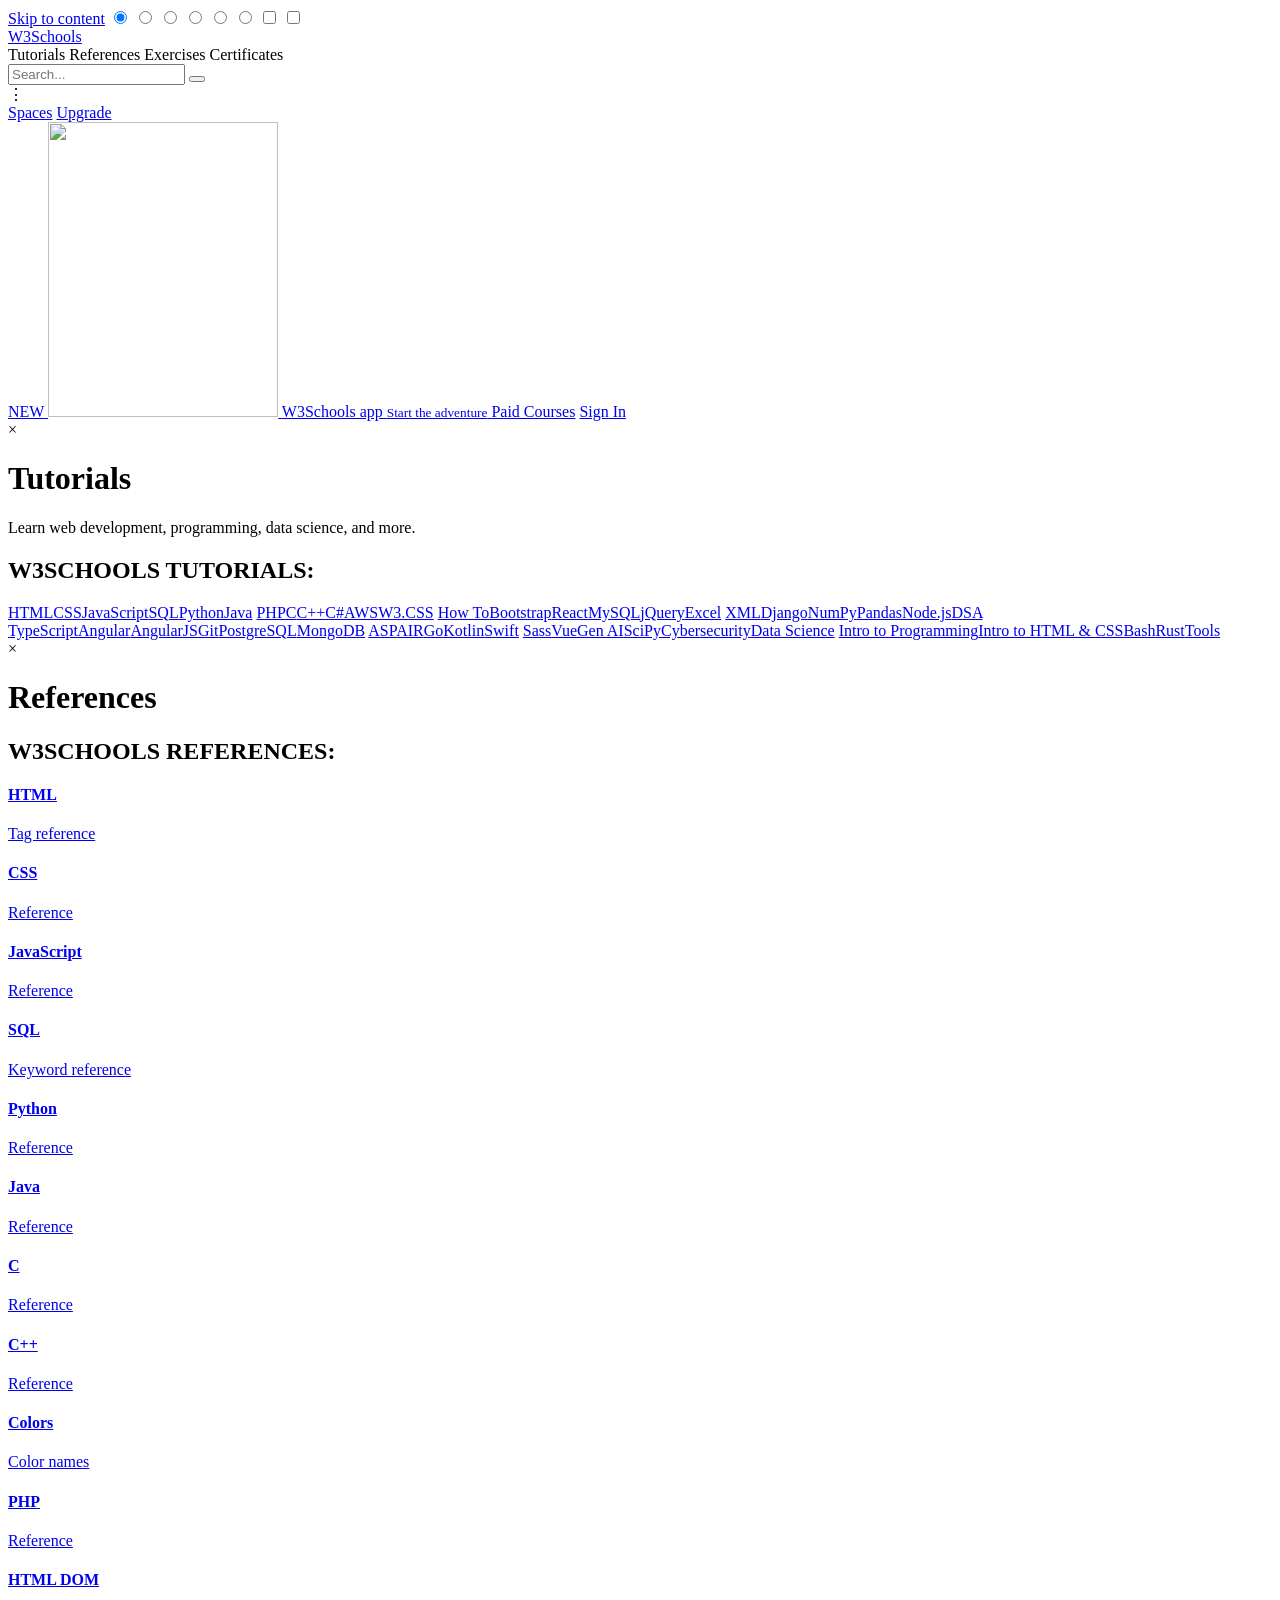
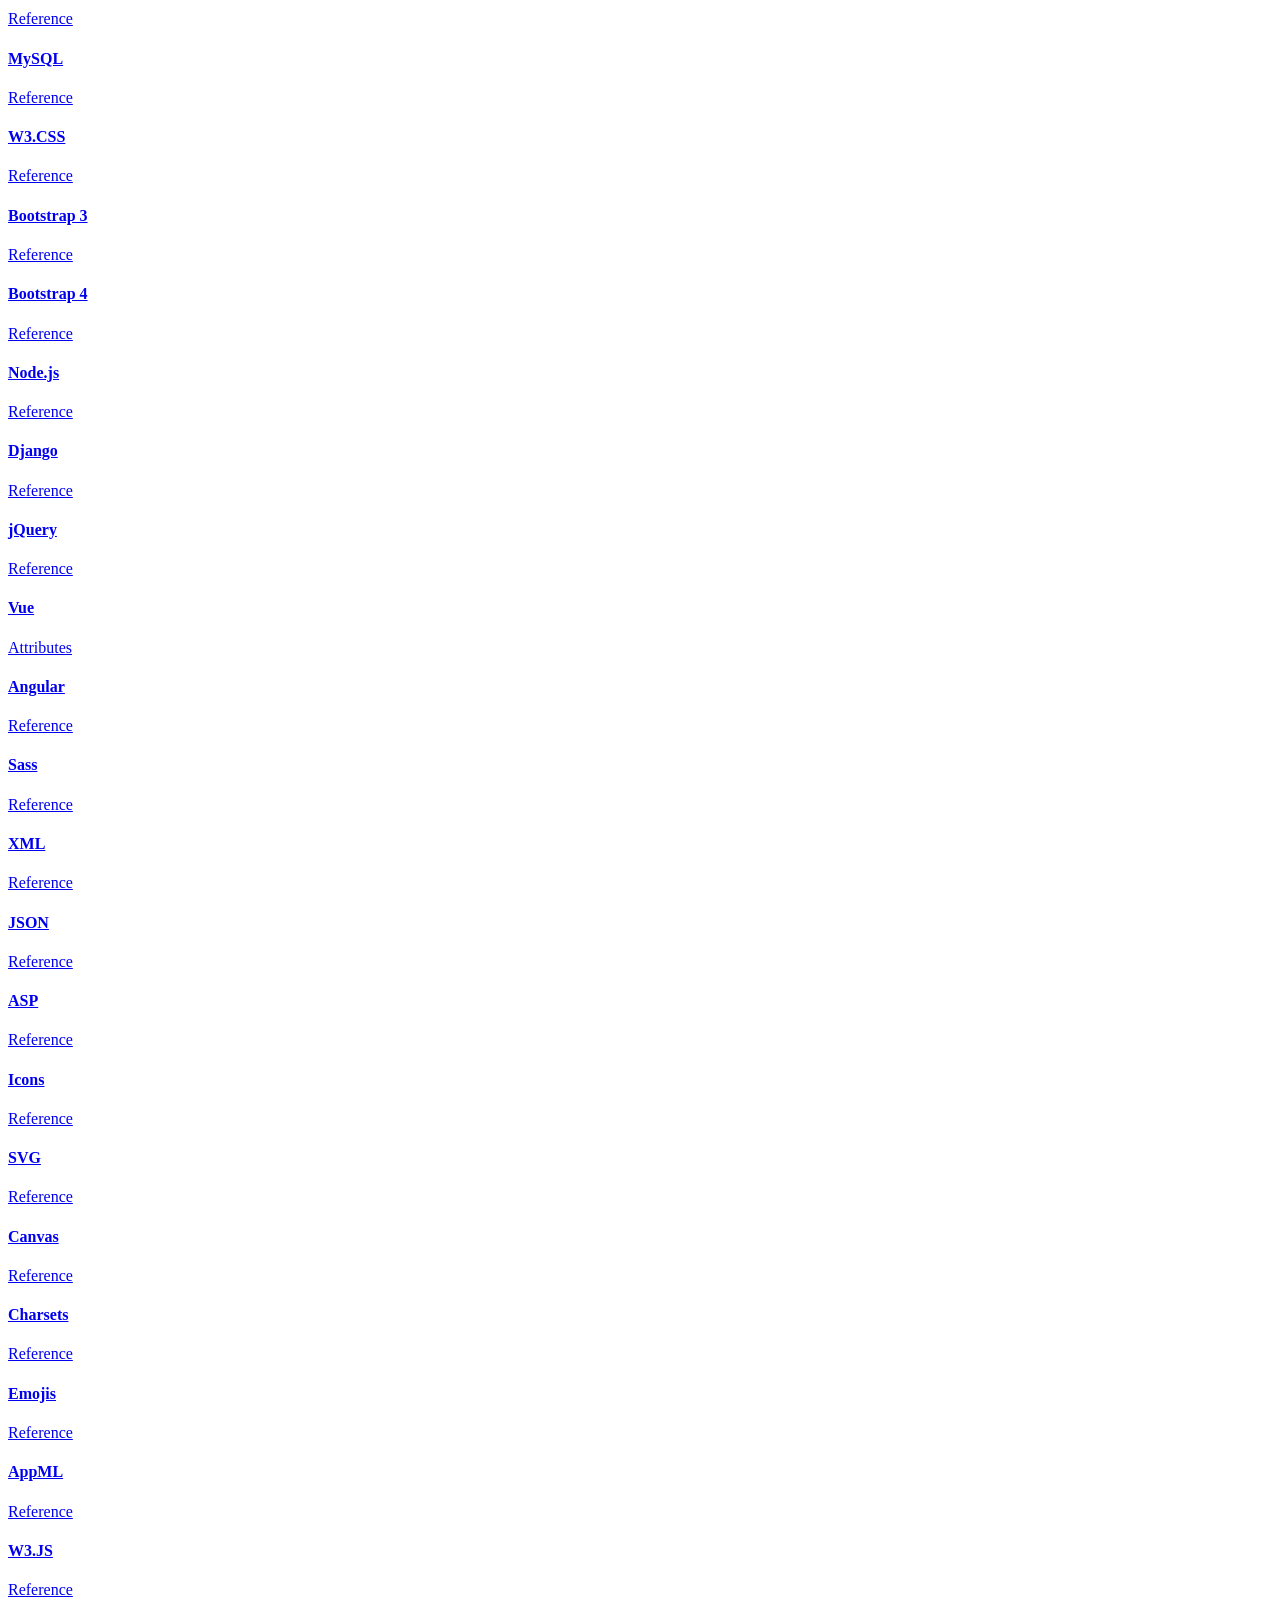
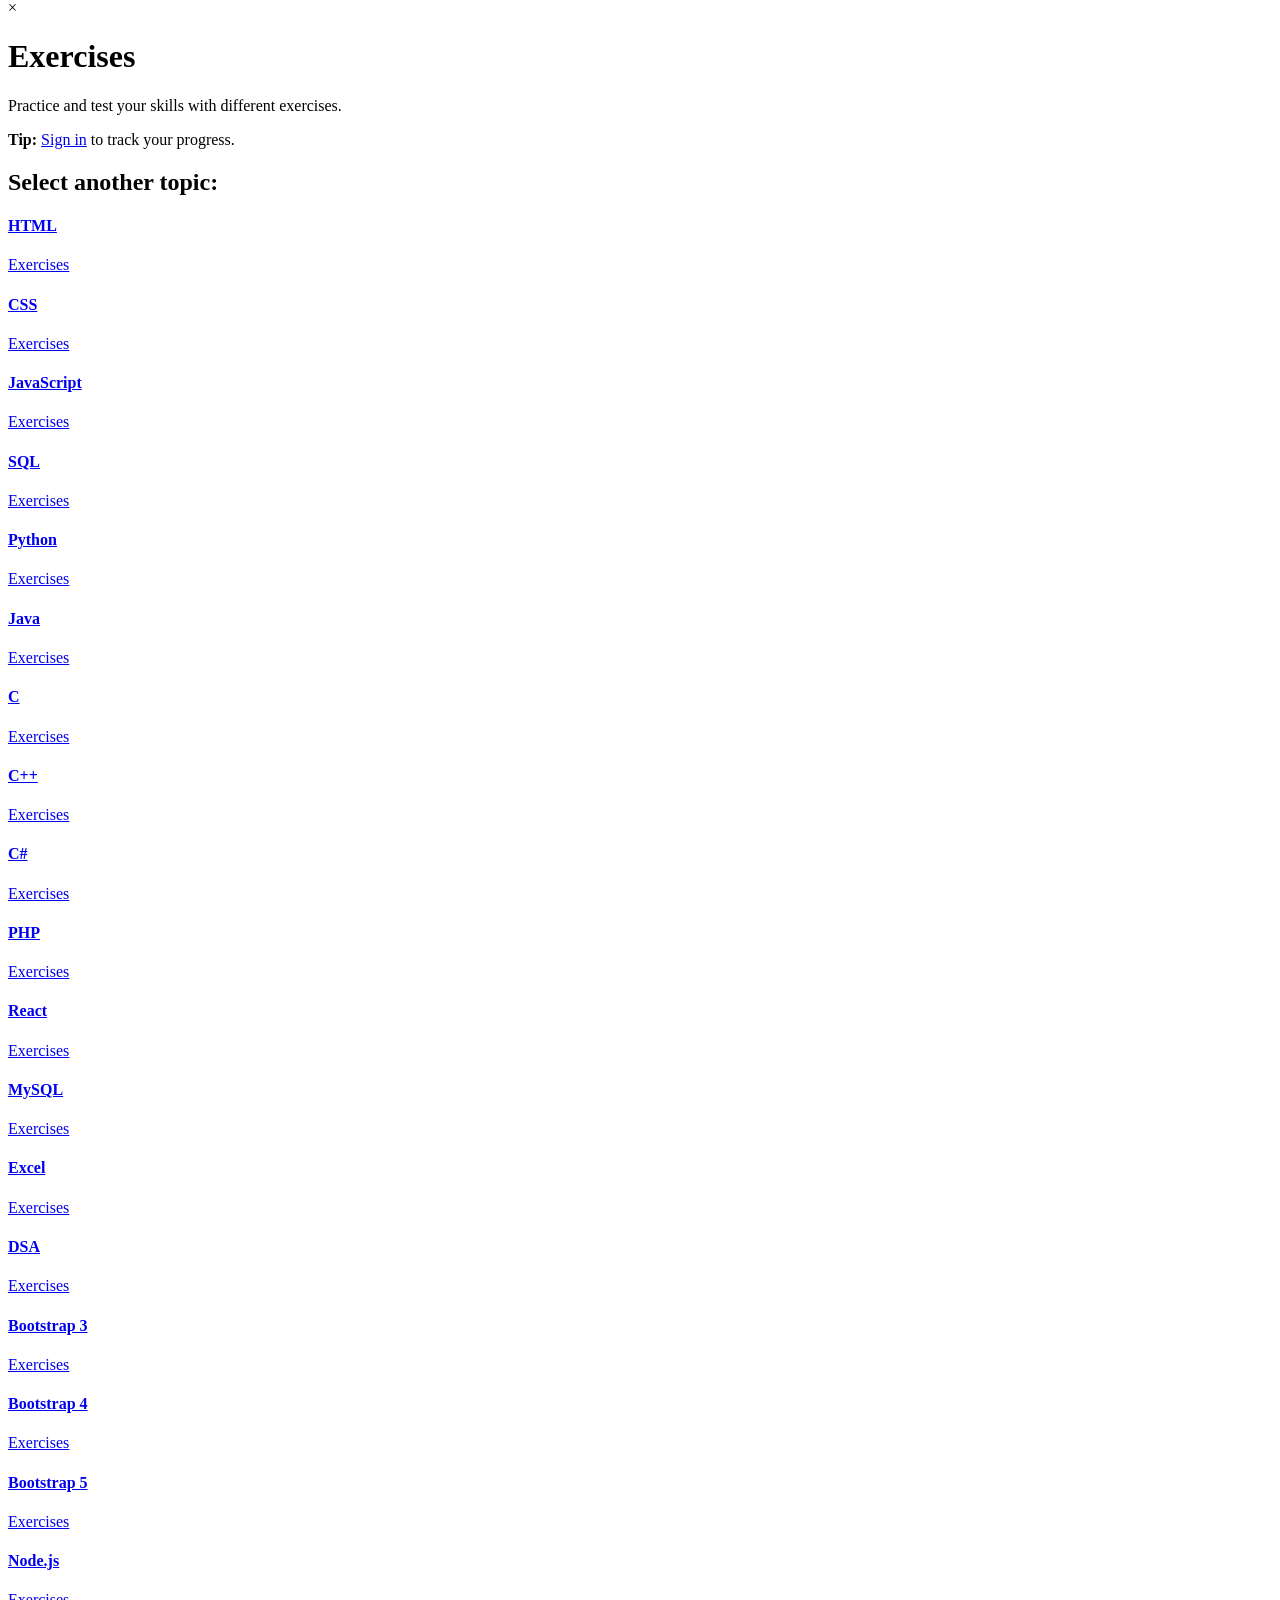
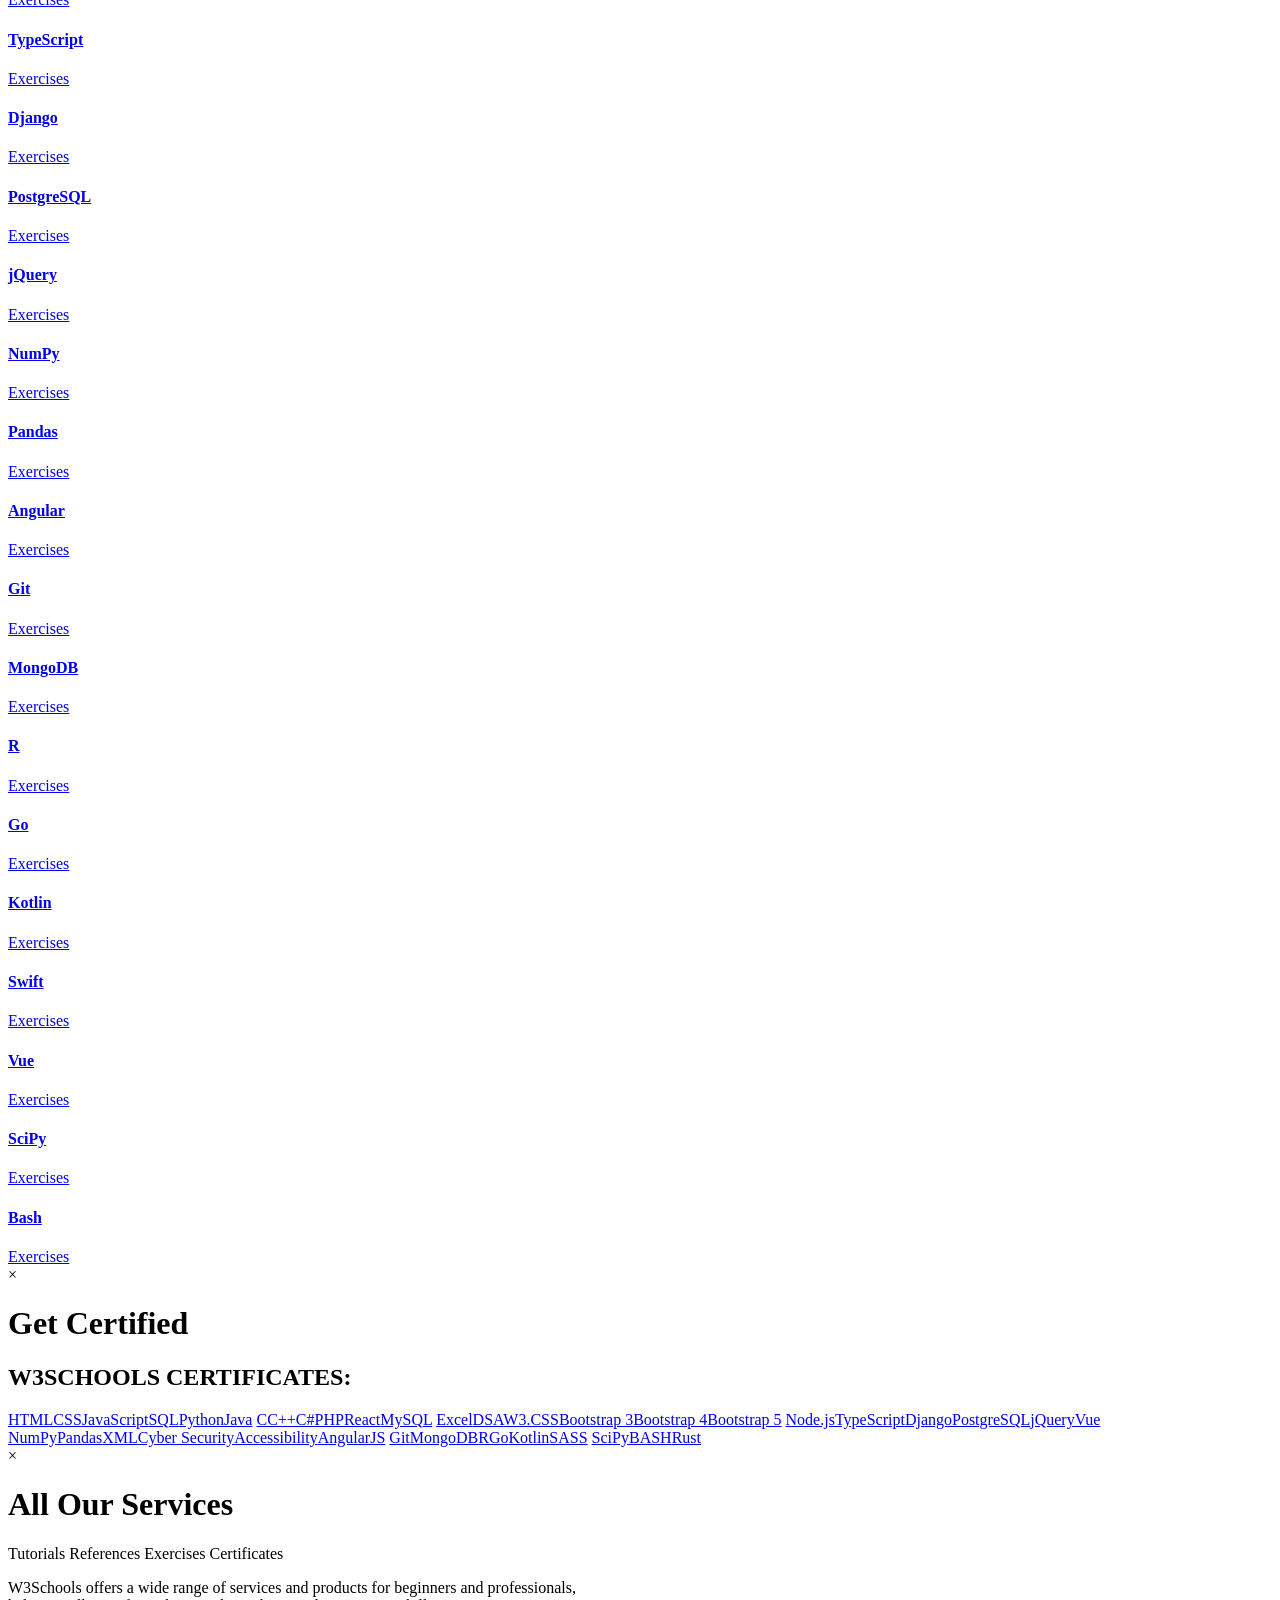
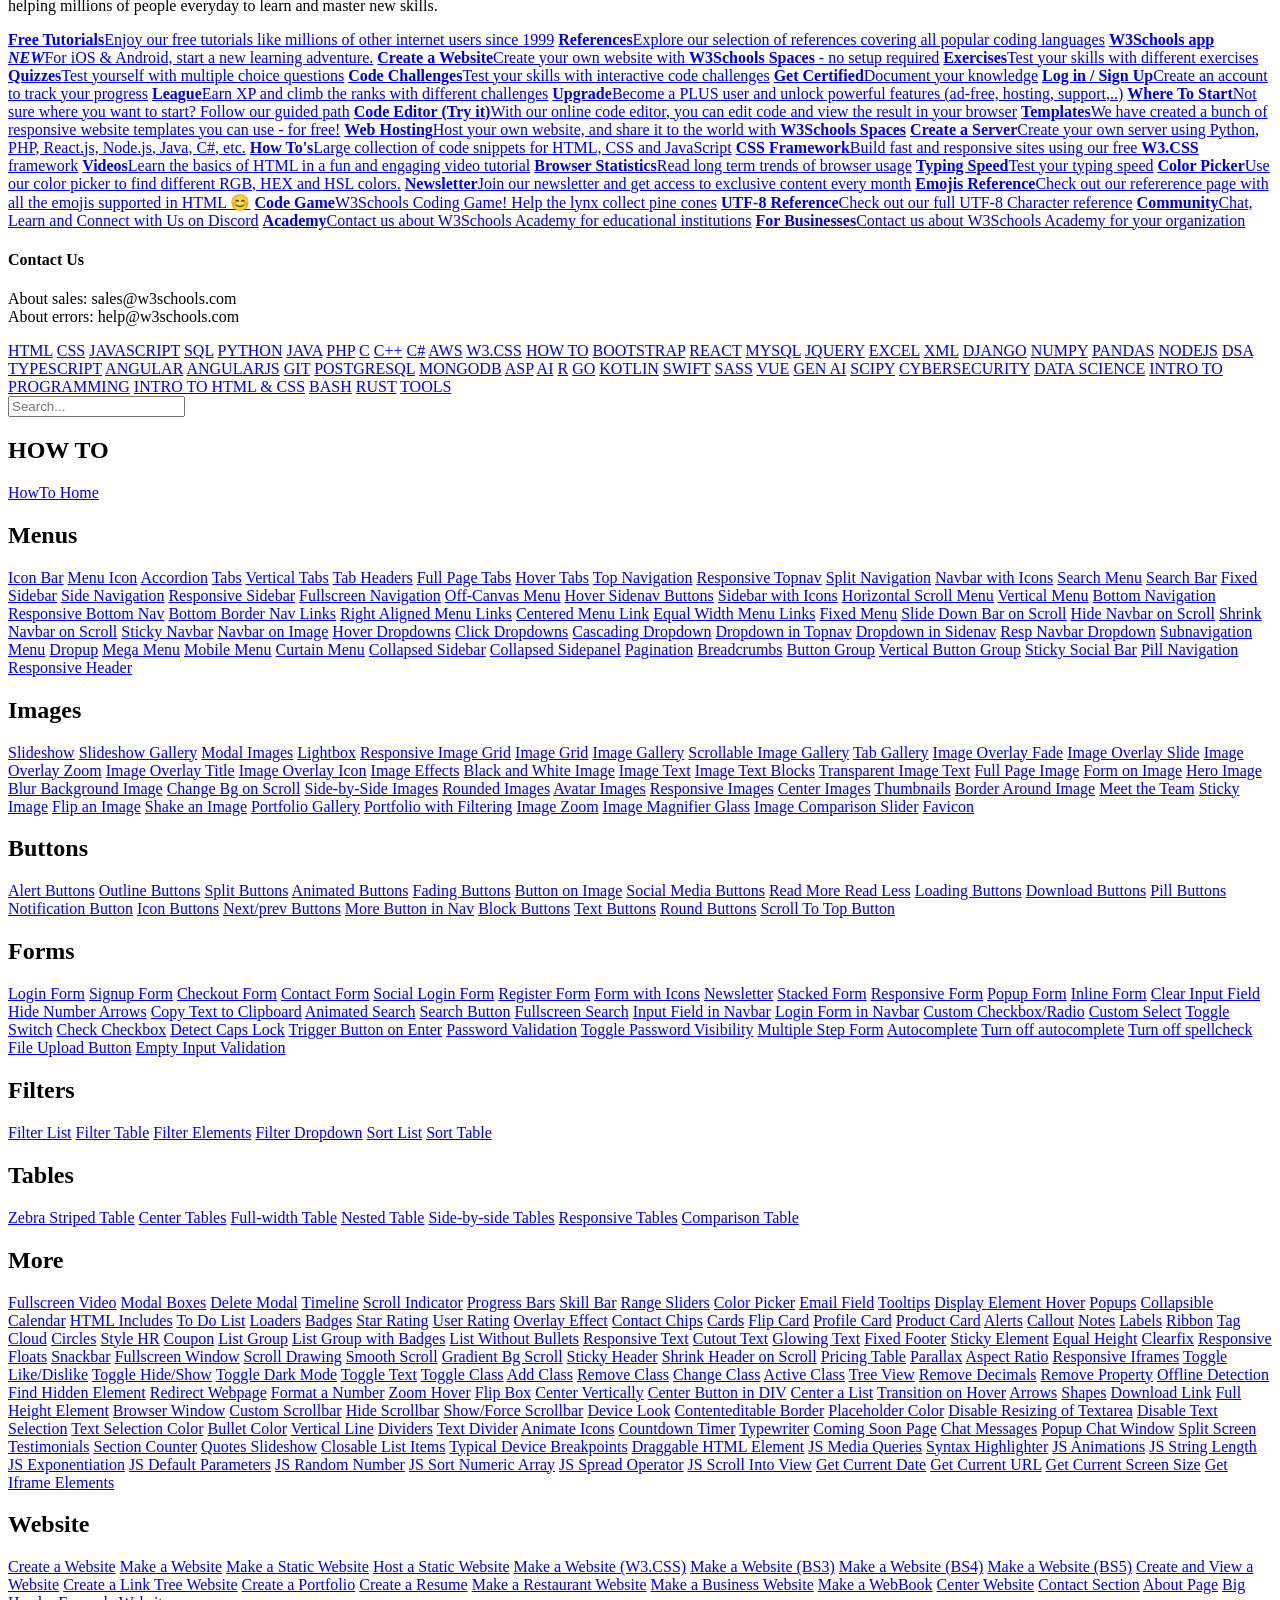
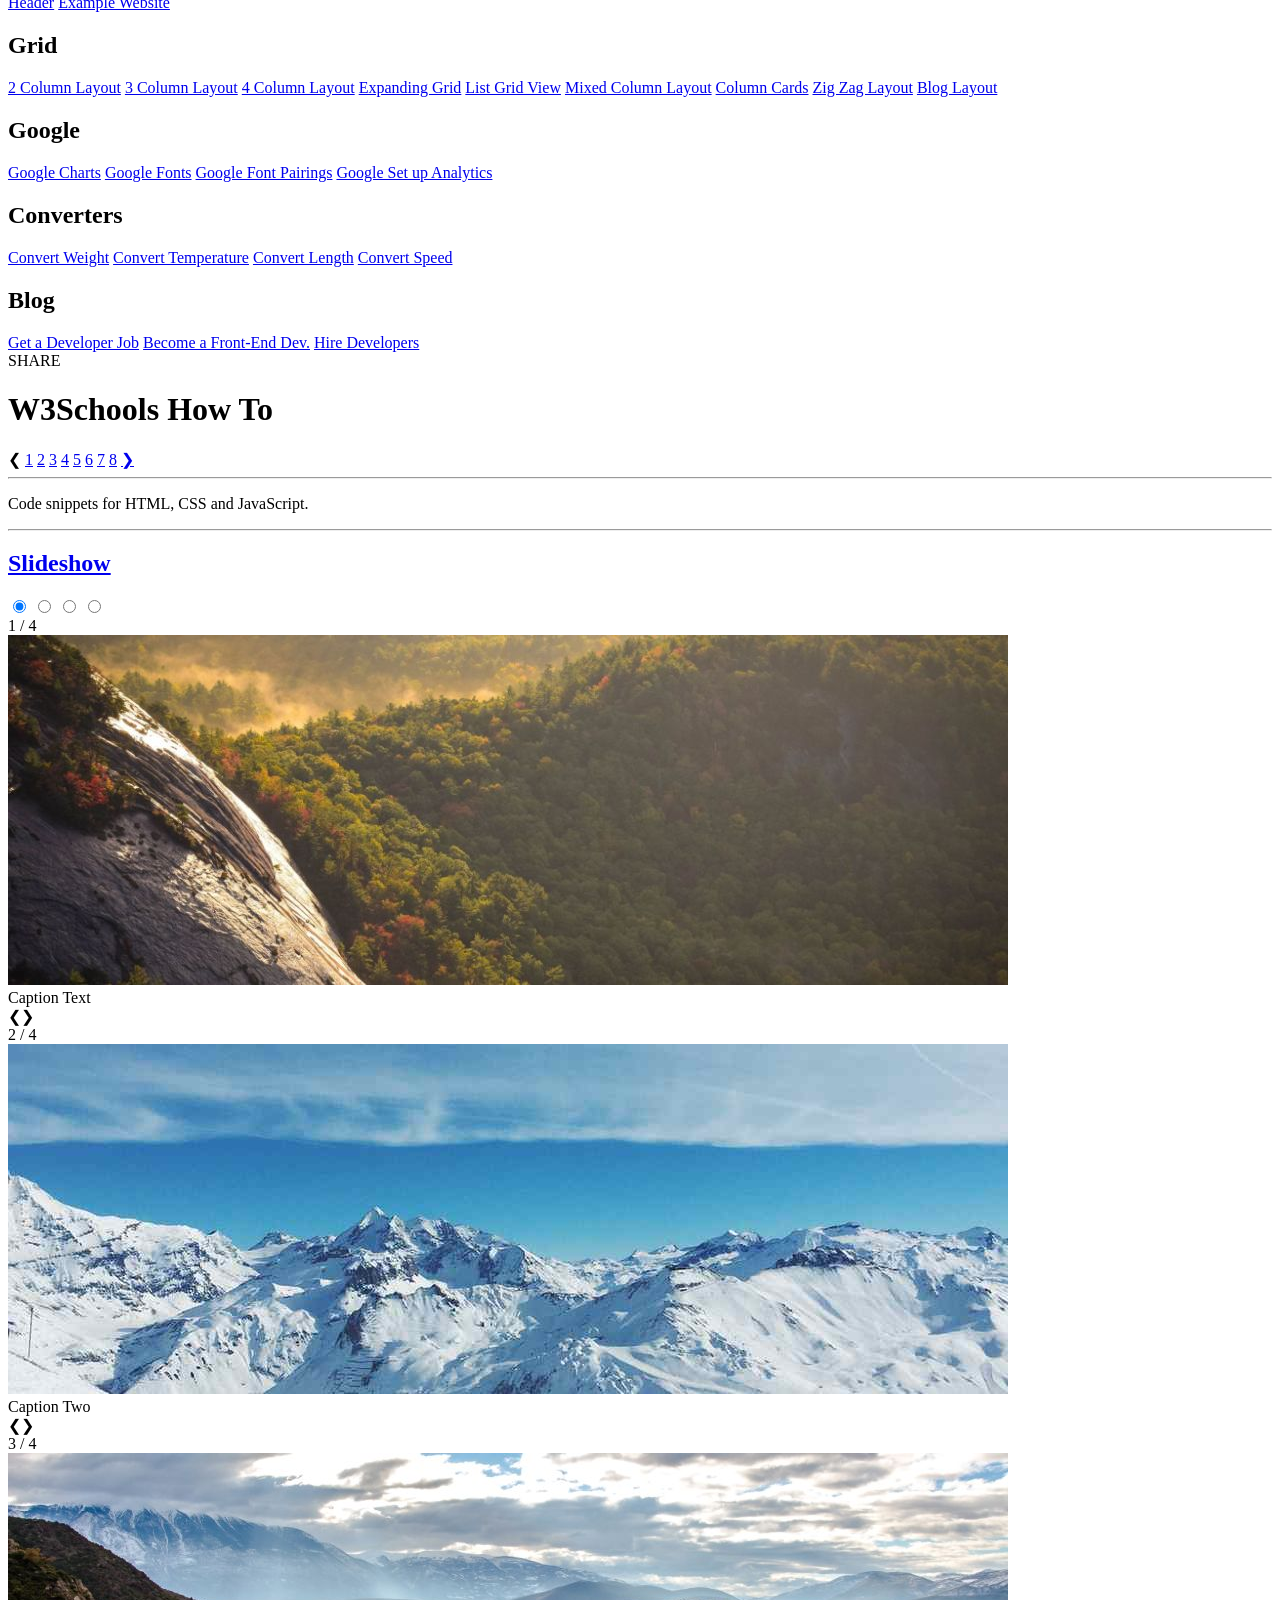
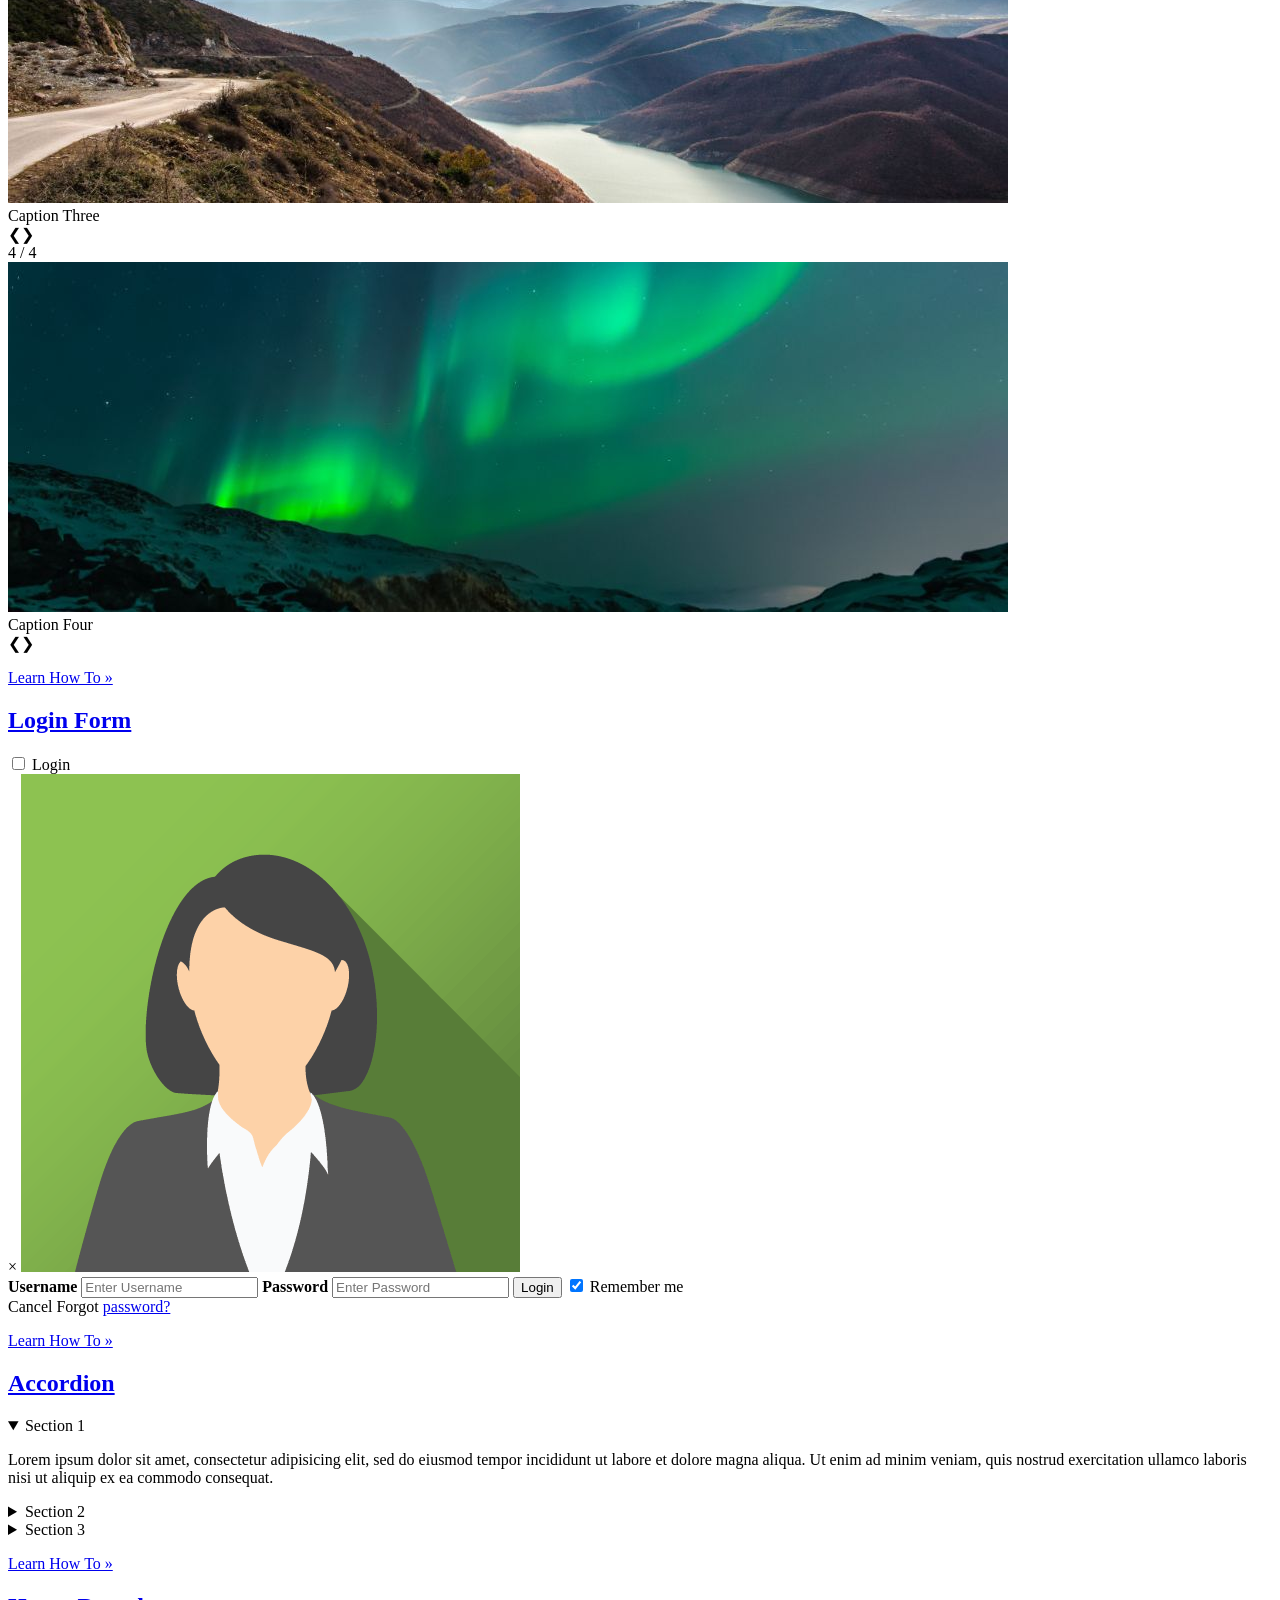
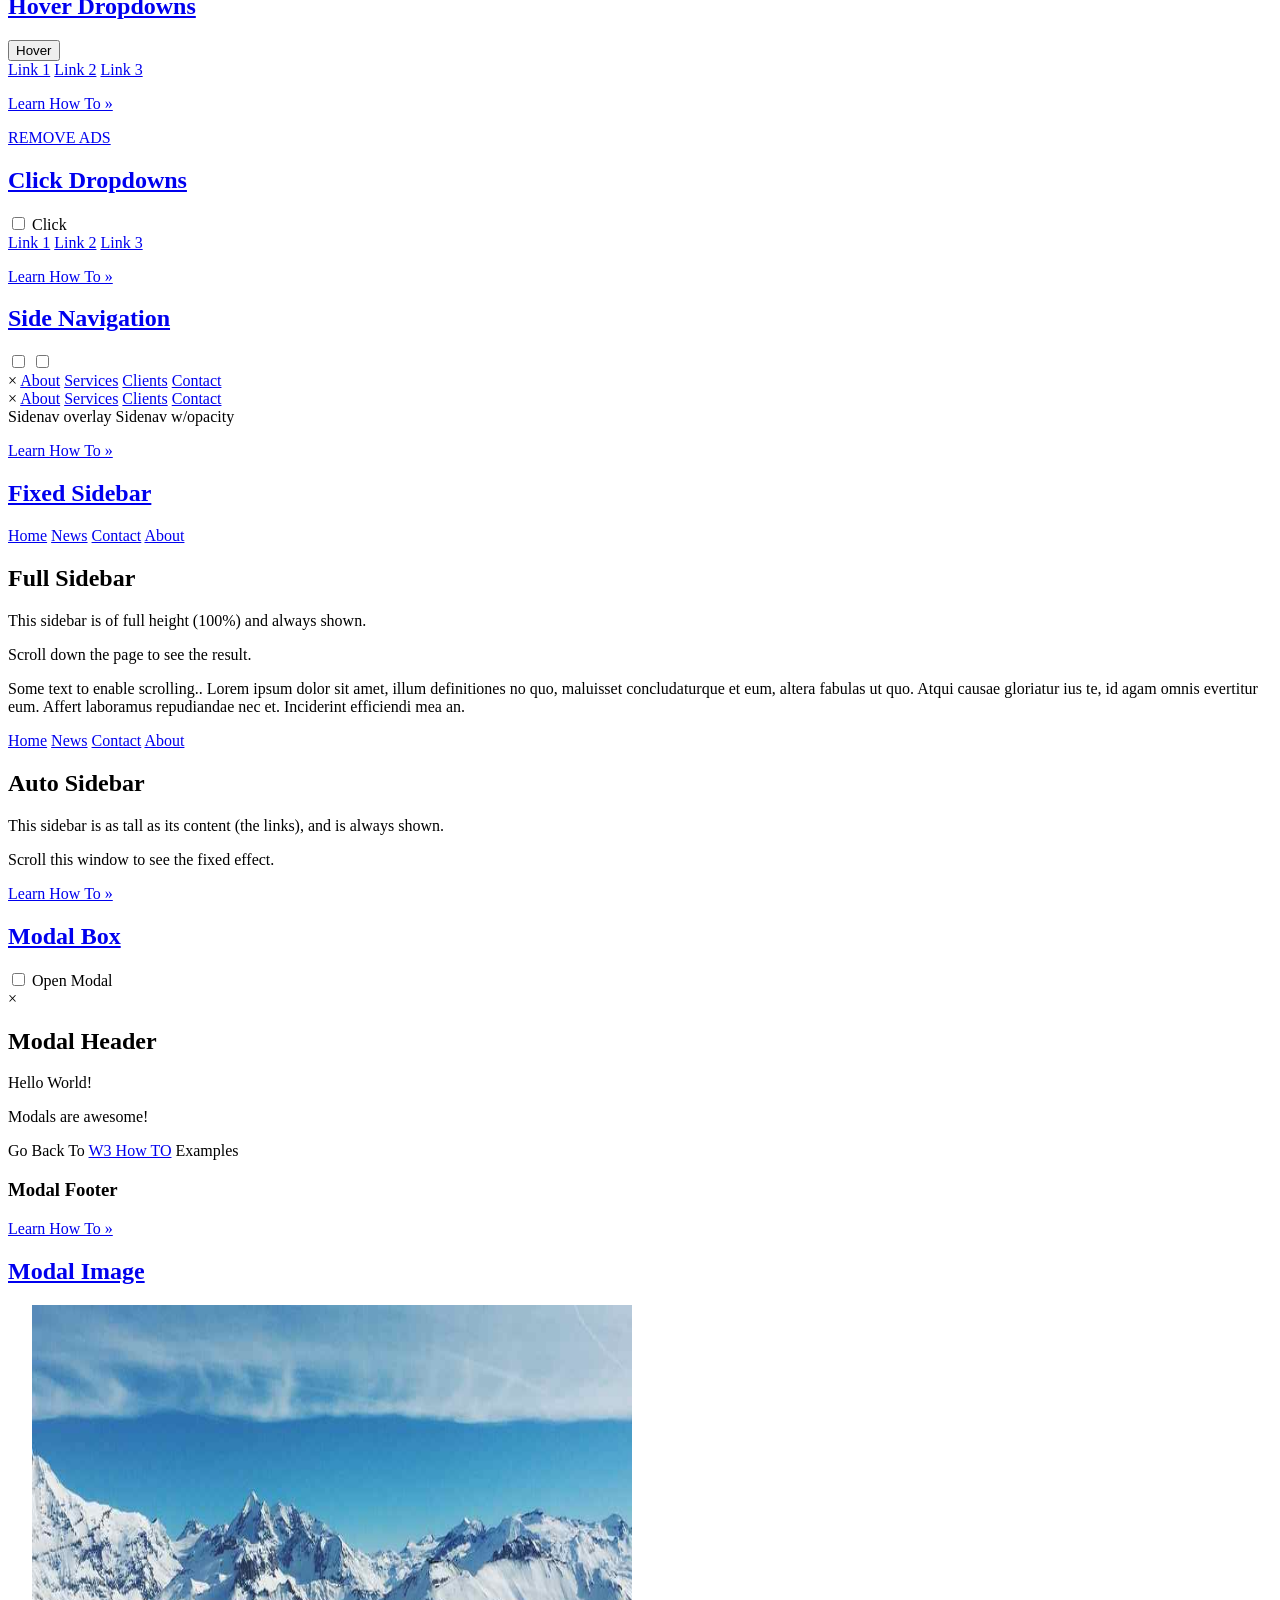
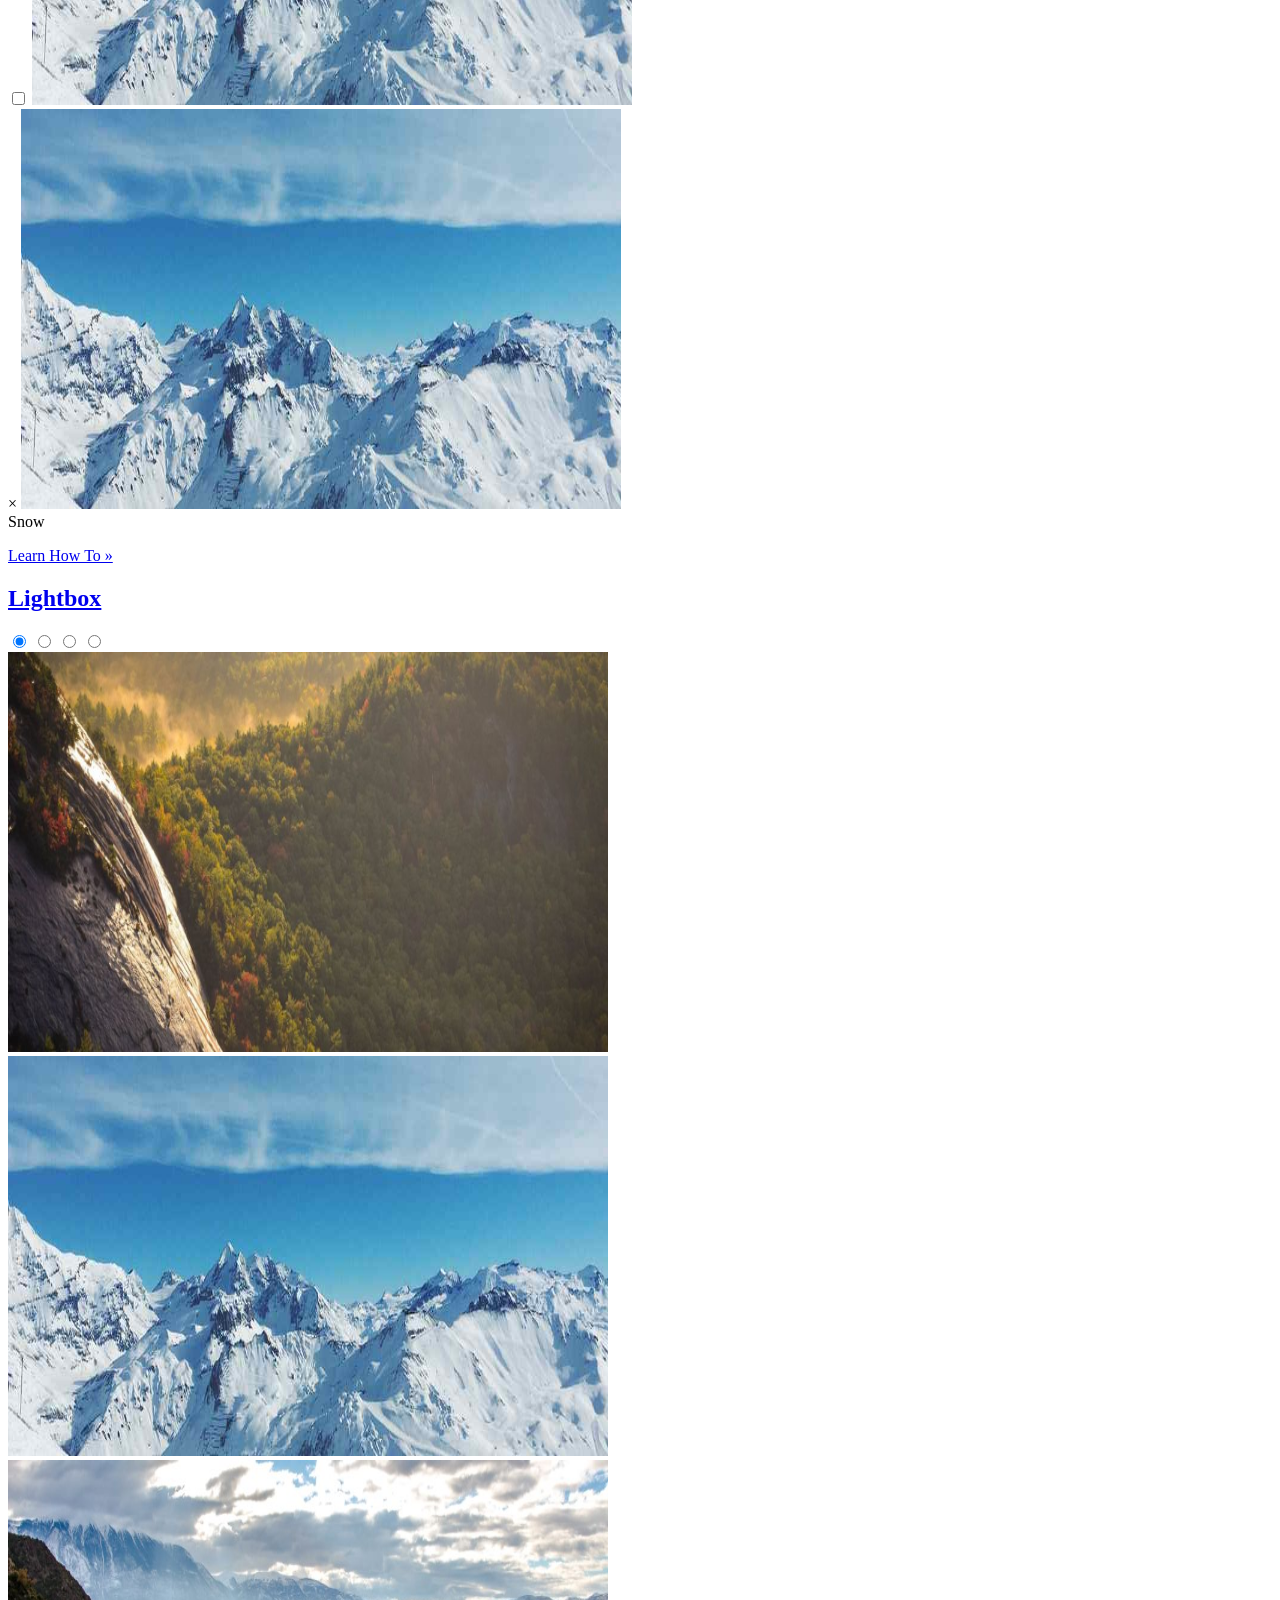
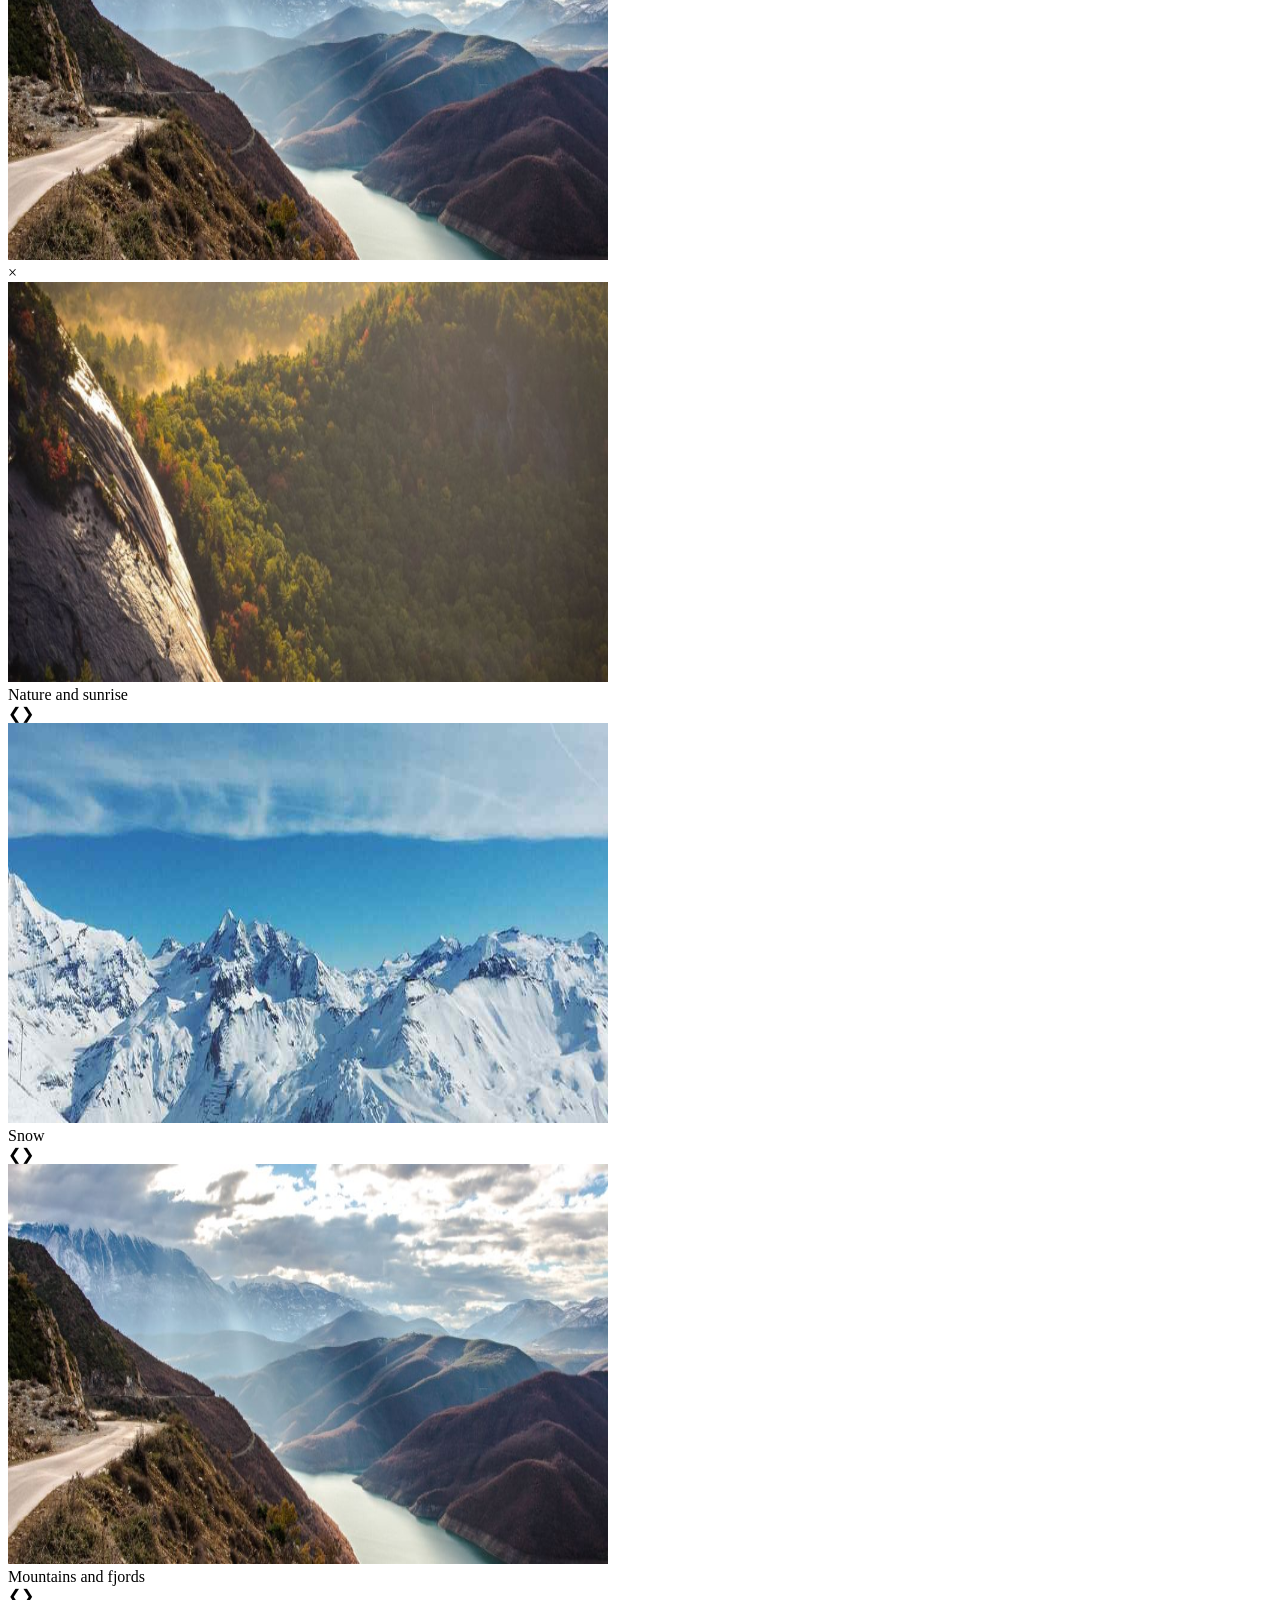
==== commit 970feb9f: "Update index.html" ====
--- a/index.html
+++ b/index.html
@@ -8,7 +8,7 @@
 <meta name="theme-color" content="#ffffff">
 
 <!-- All fonts, icons, and photos are stored in assets/. -->
-<link rel="stylesheet" href="stylenorel.css">
+<link rel="stylesheet" href="style.css">
 </head>
 <body>
 <a class="skip-link" href="#">Skip to content</a>
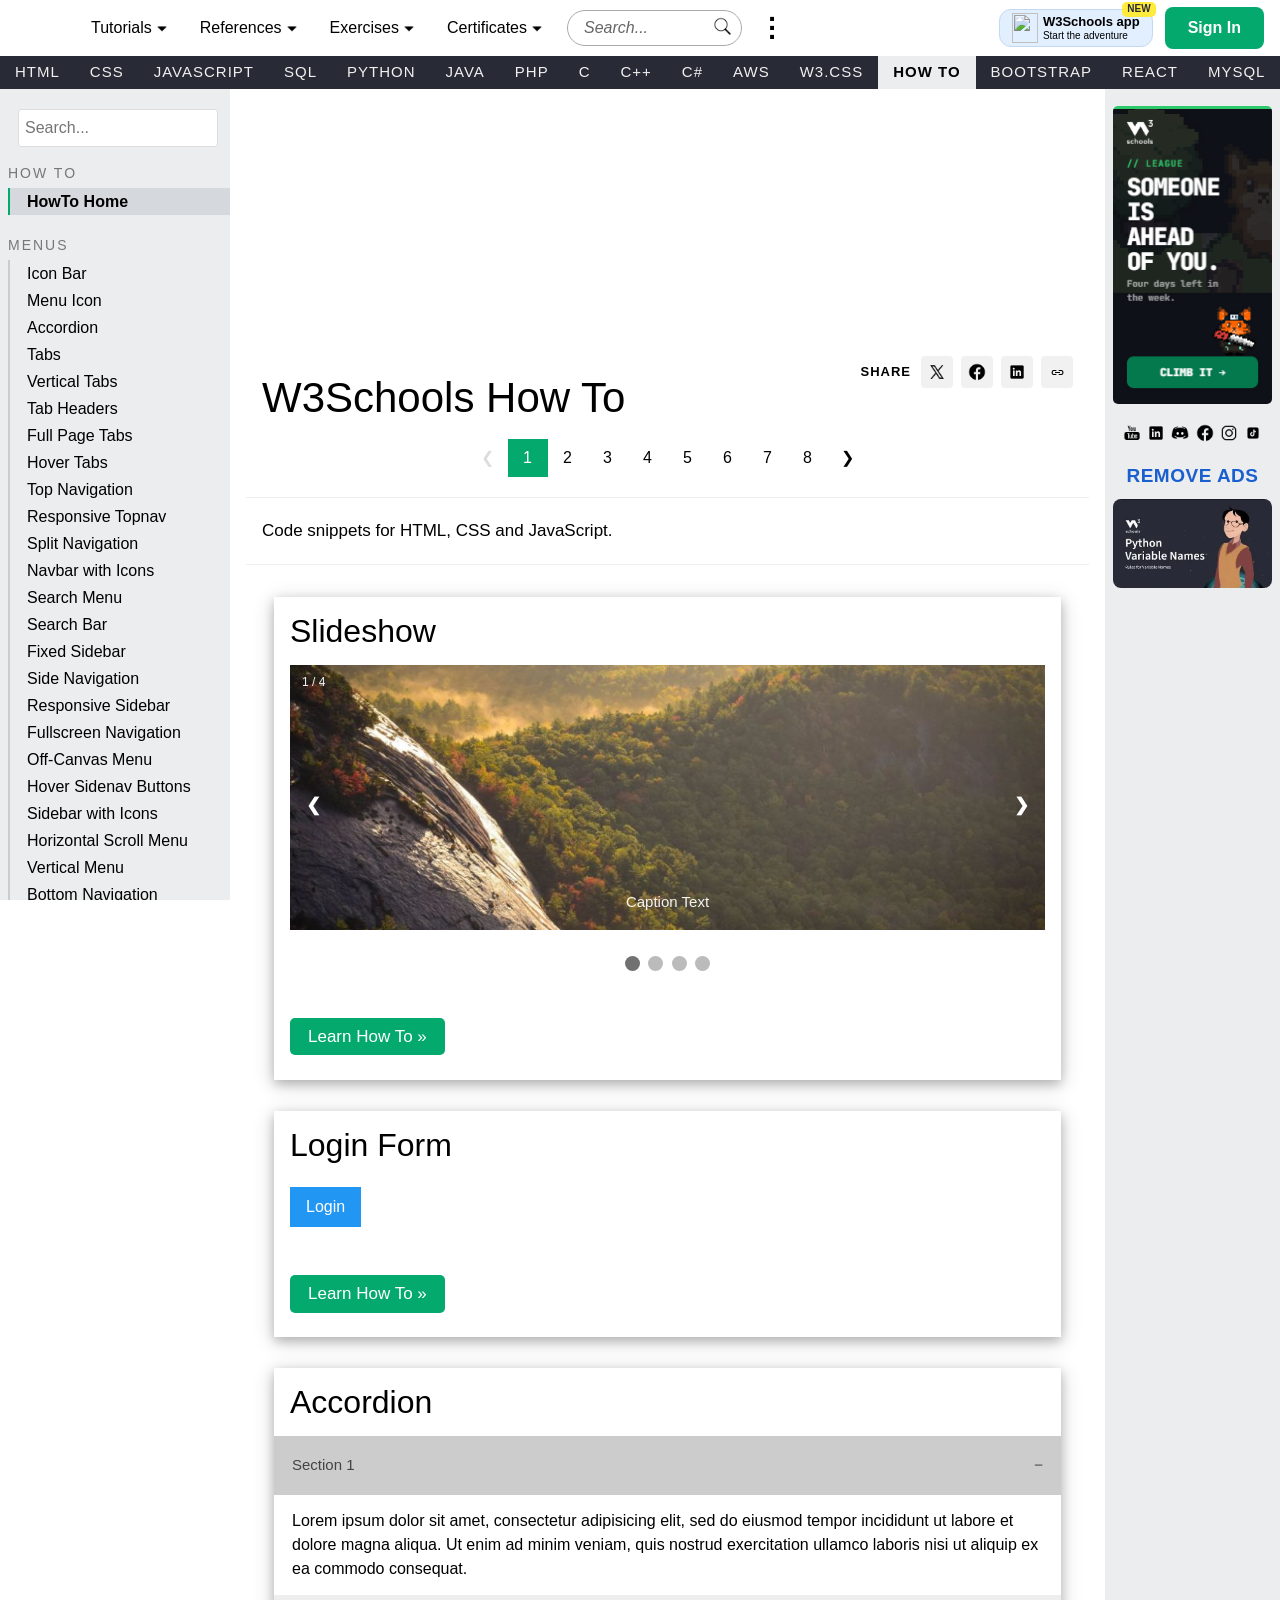
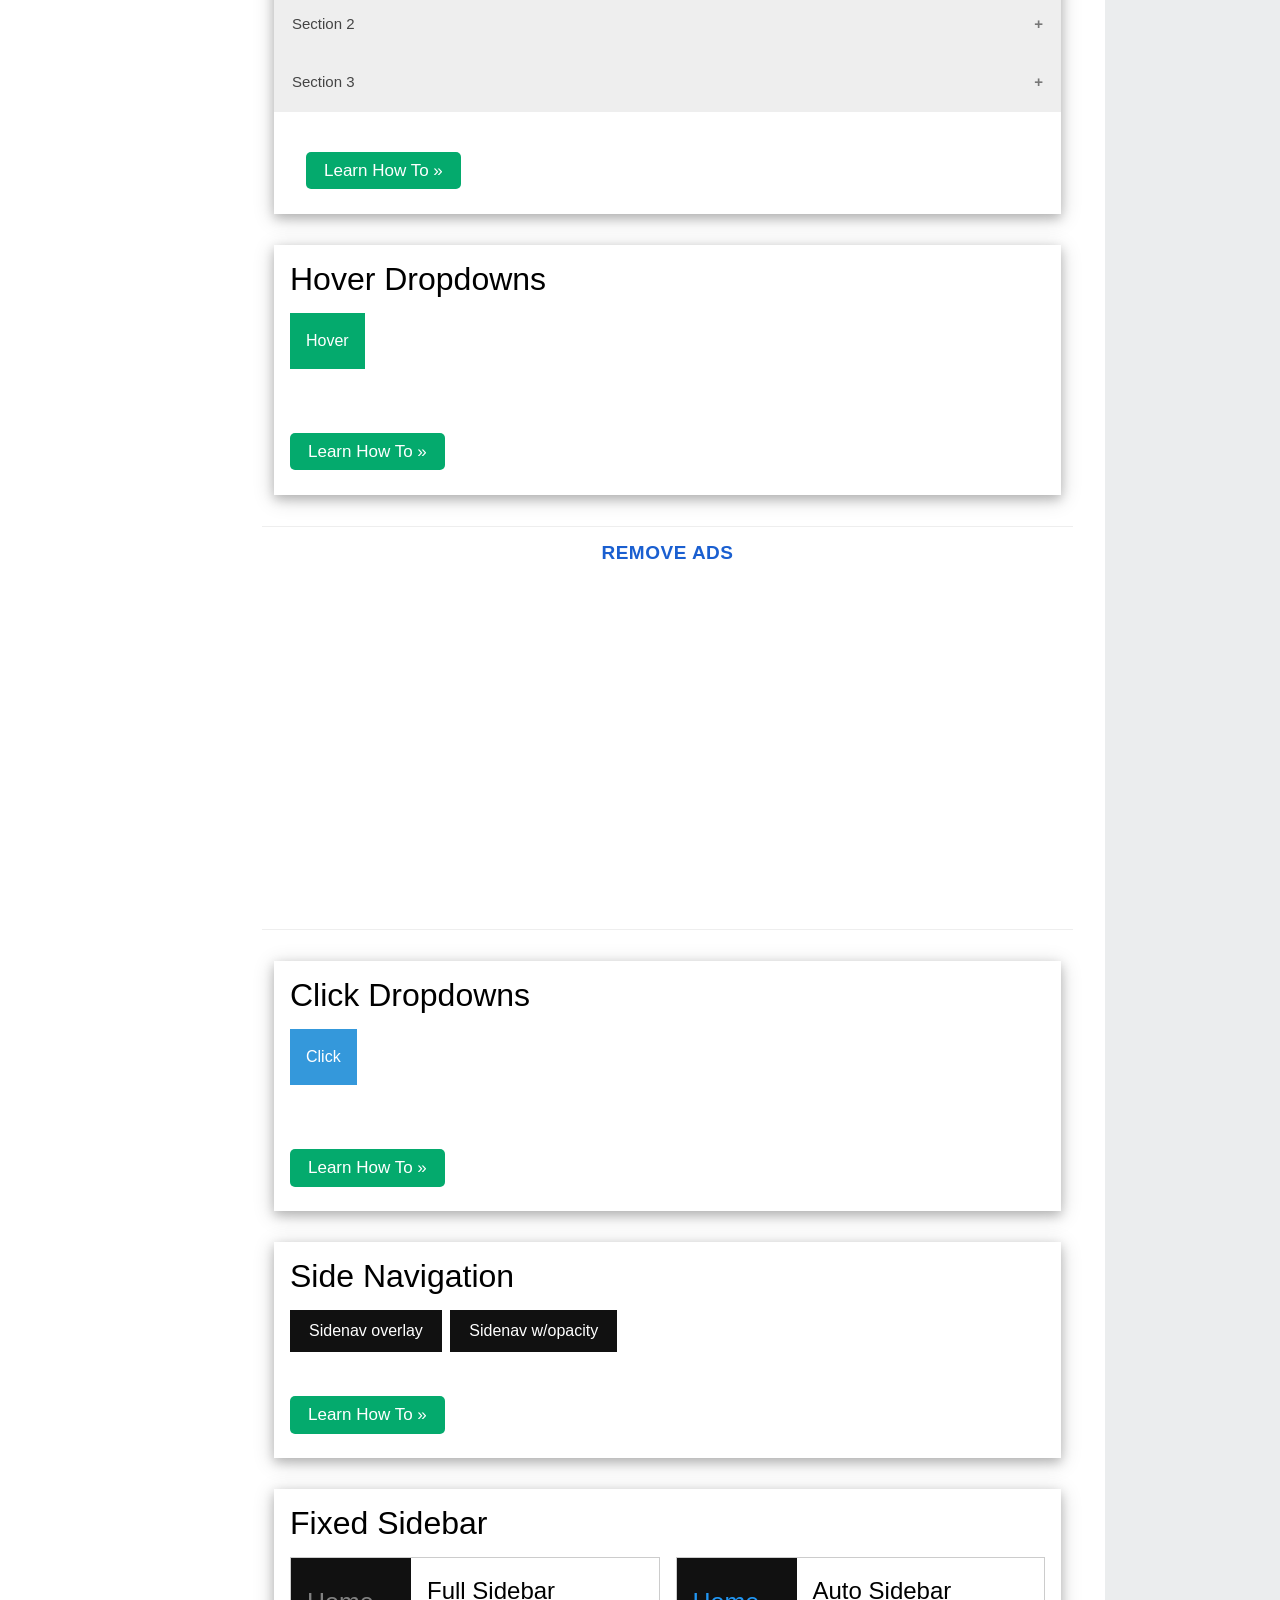
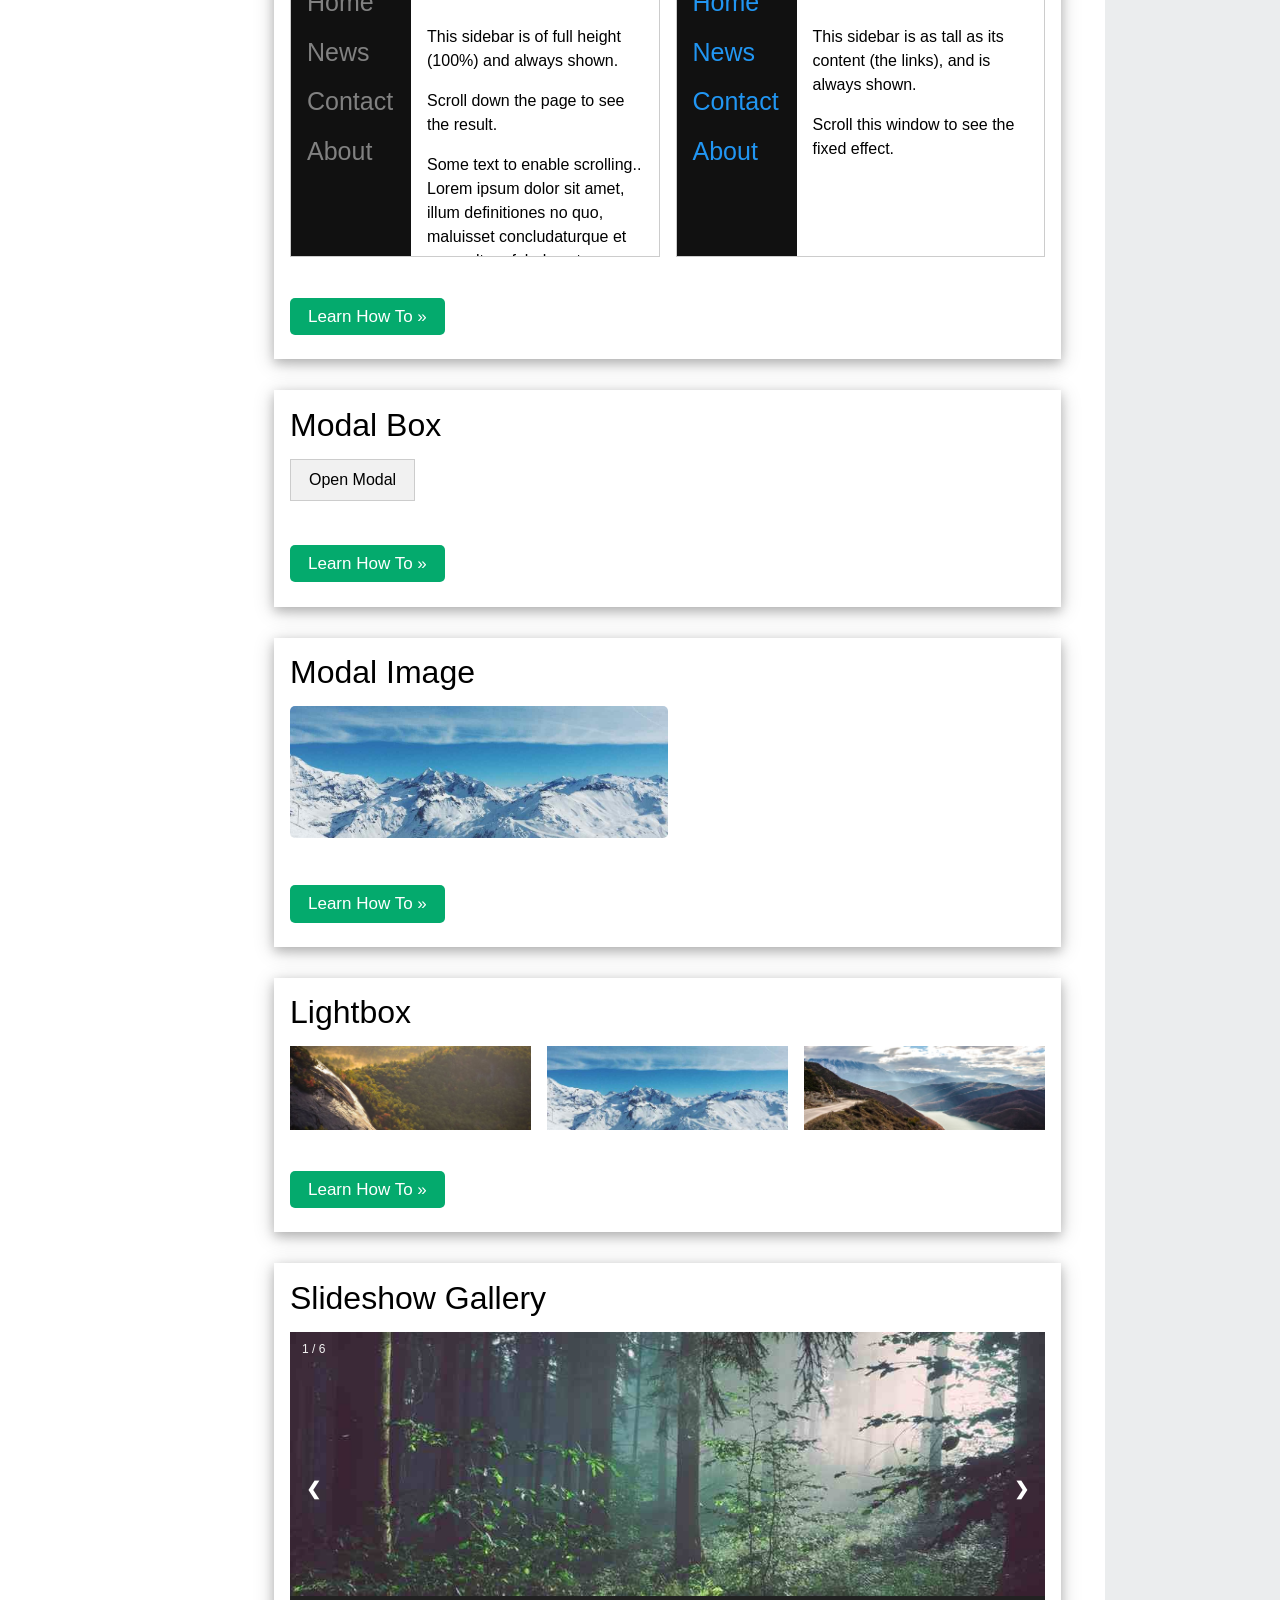
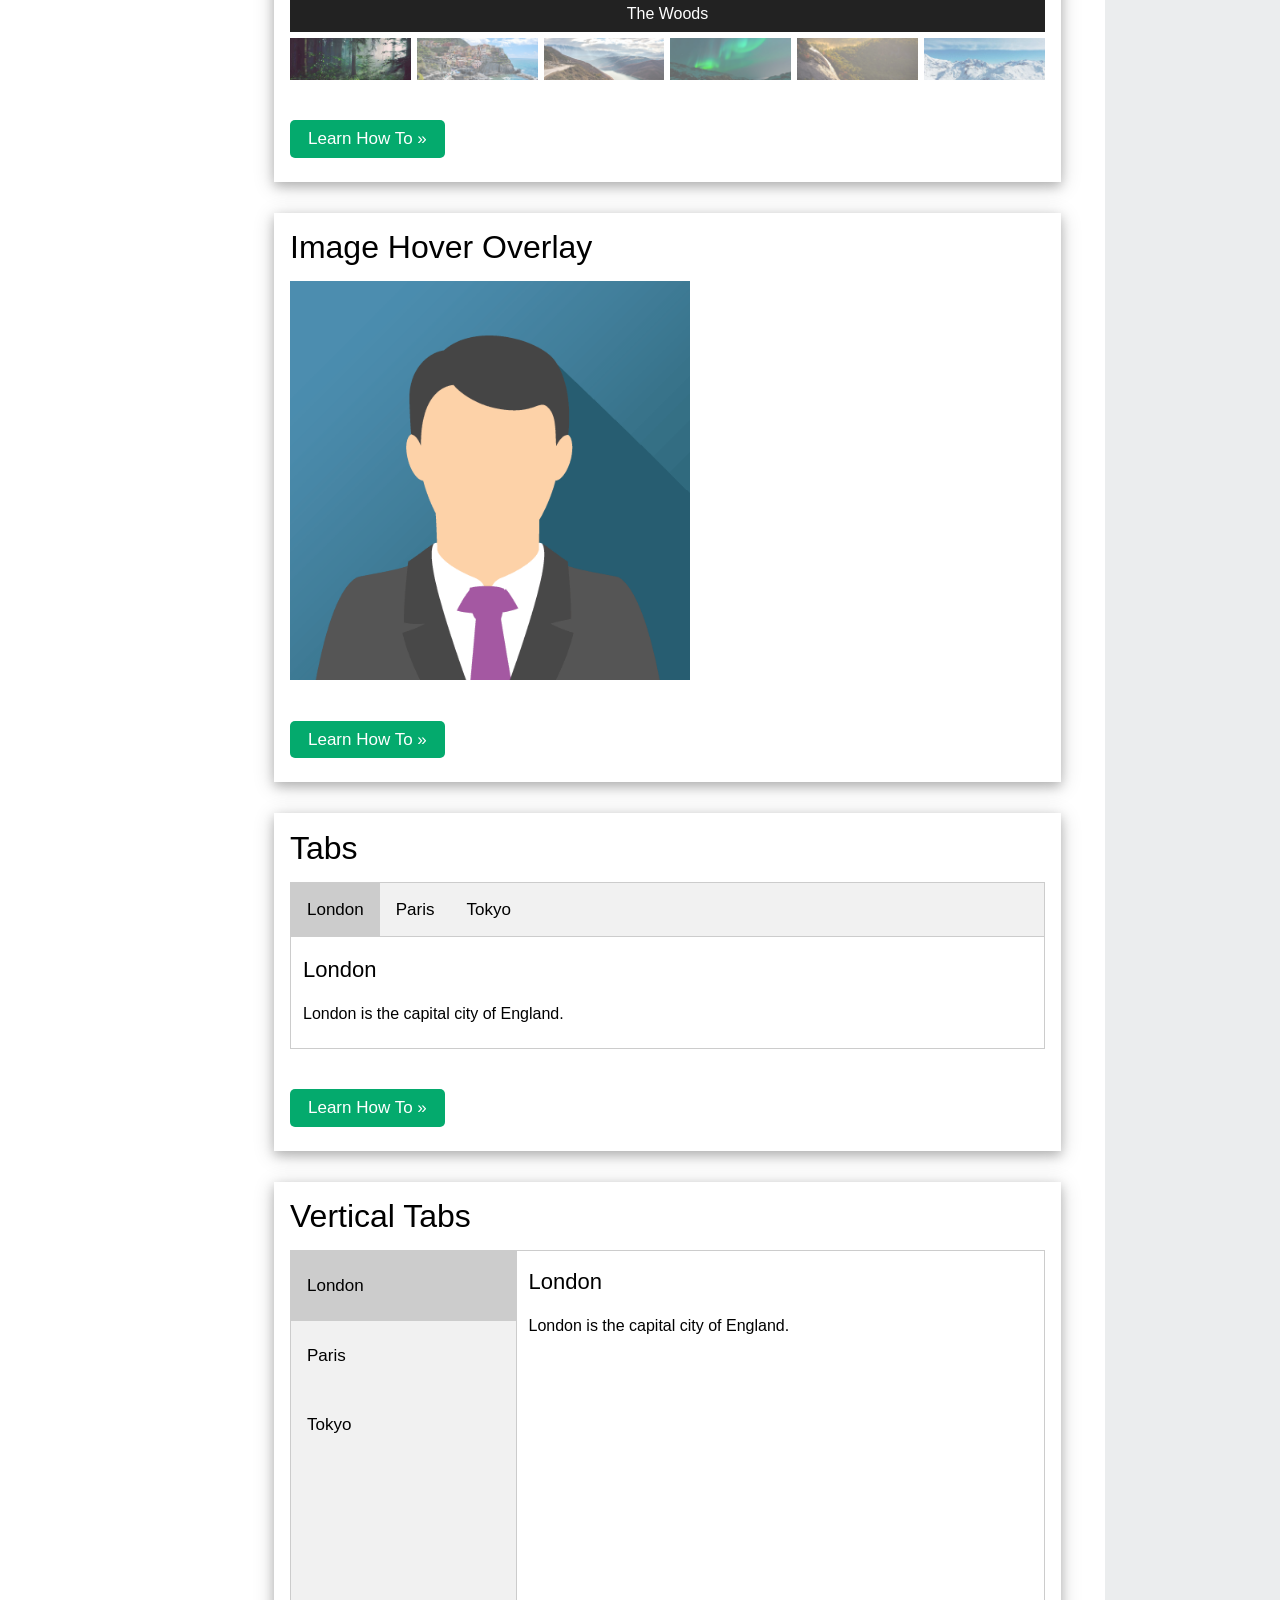
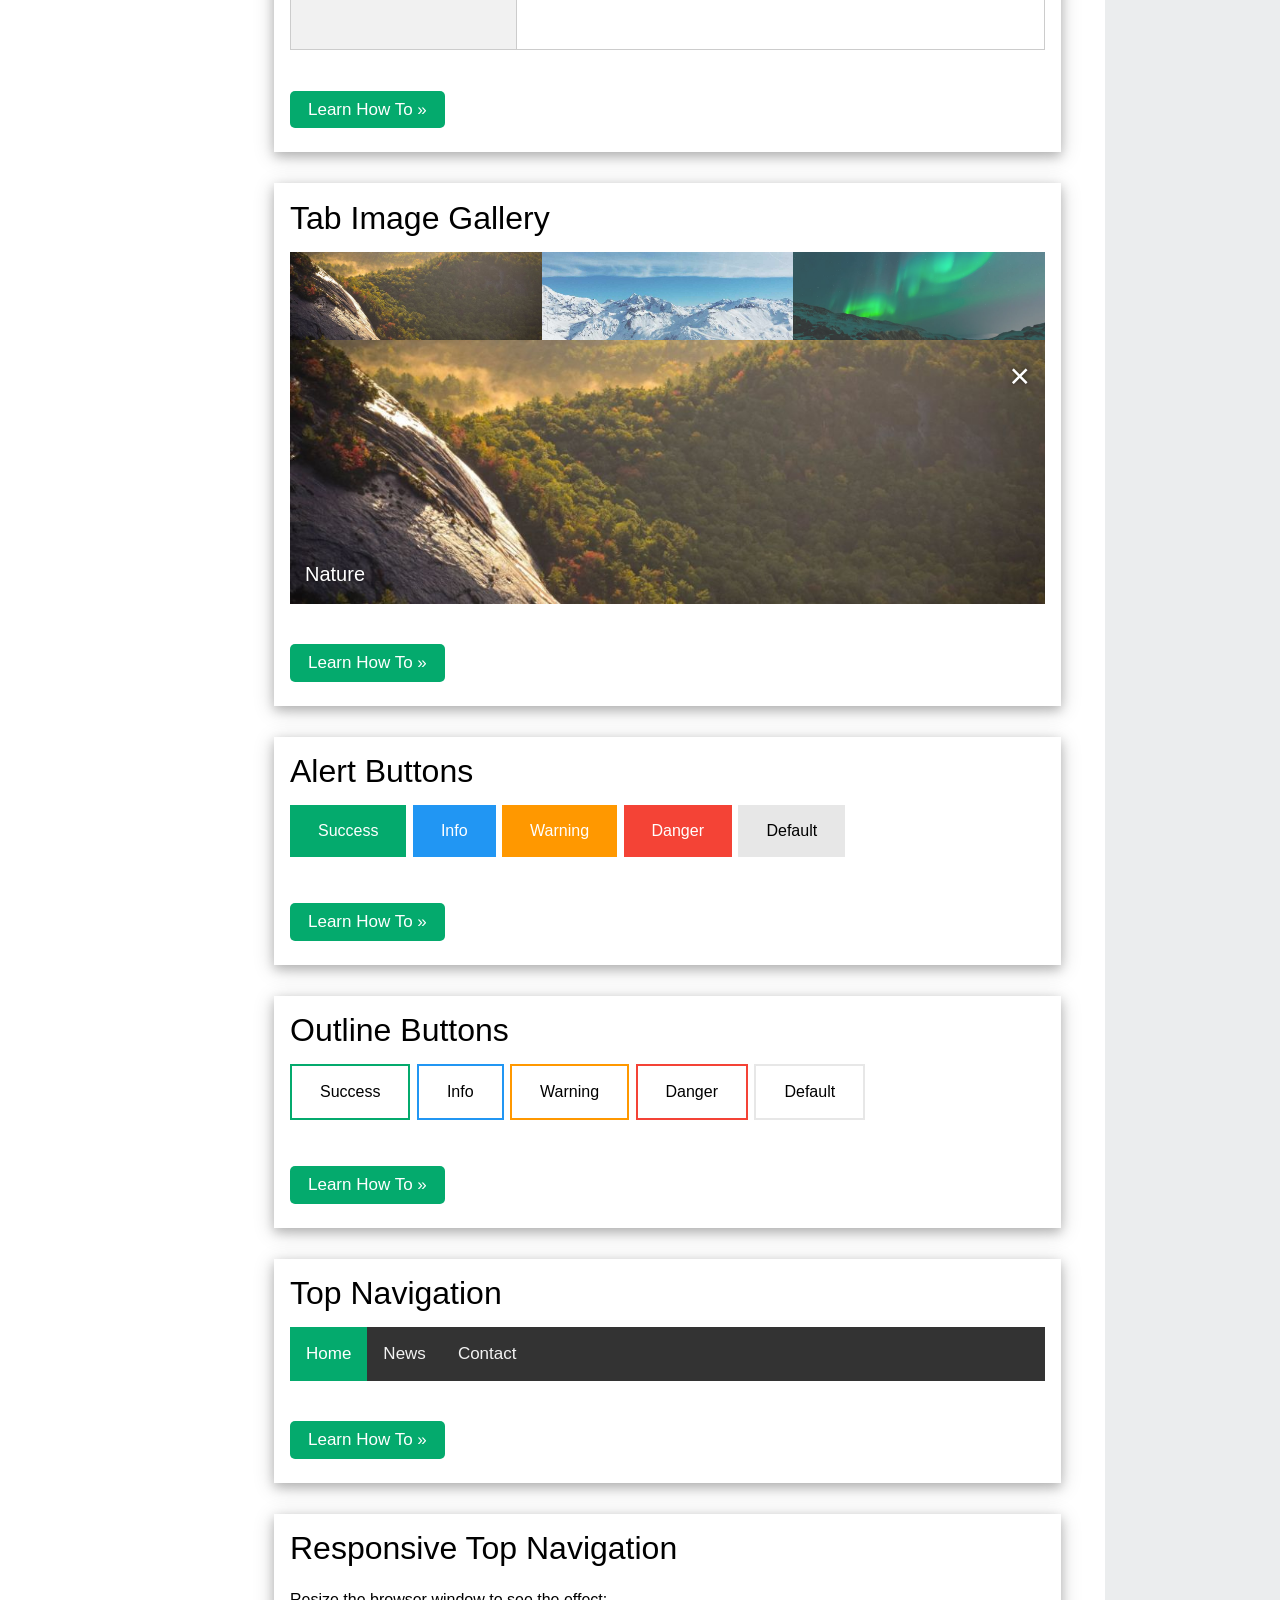
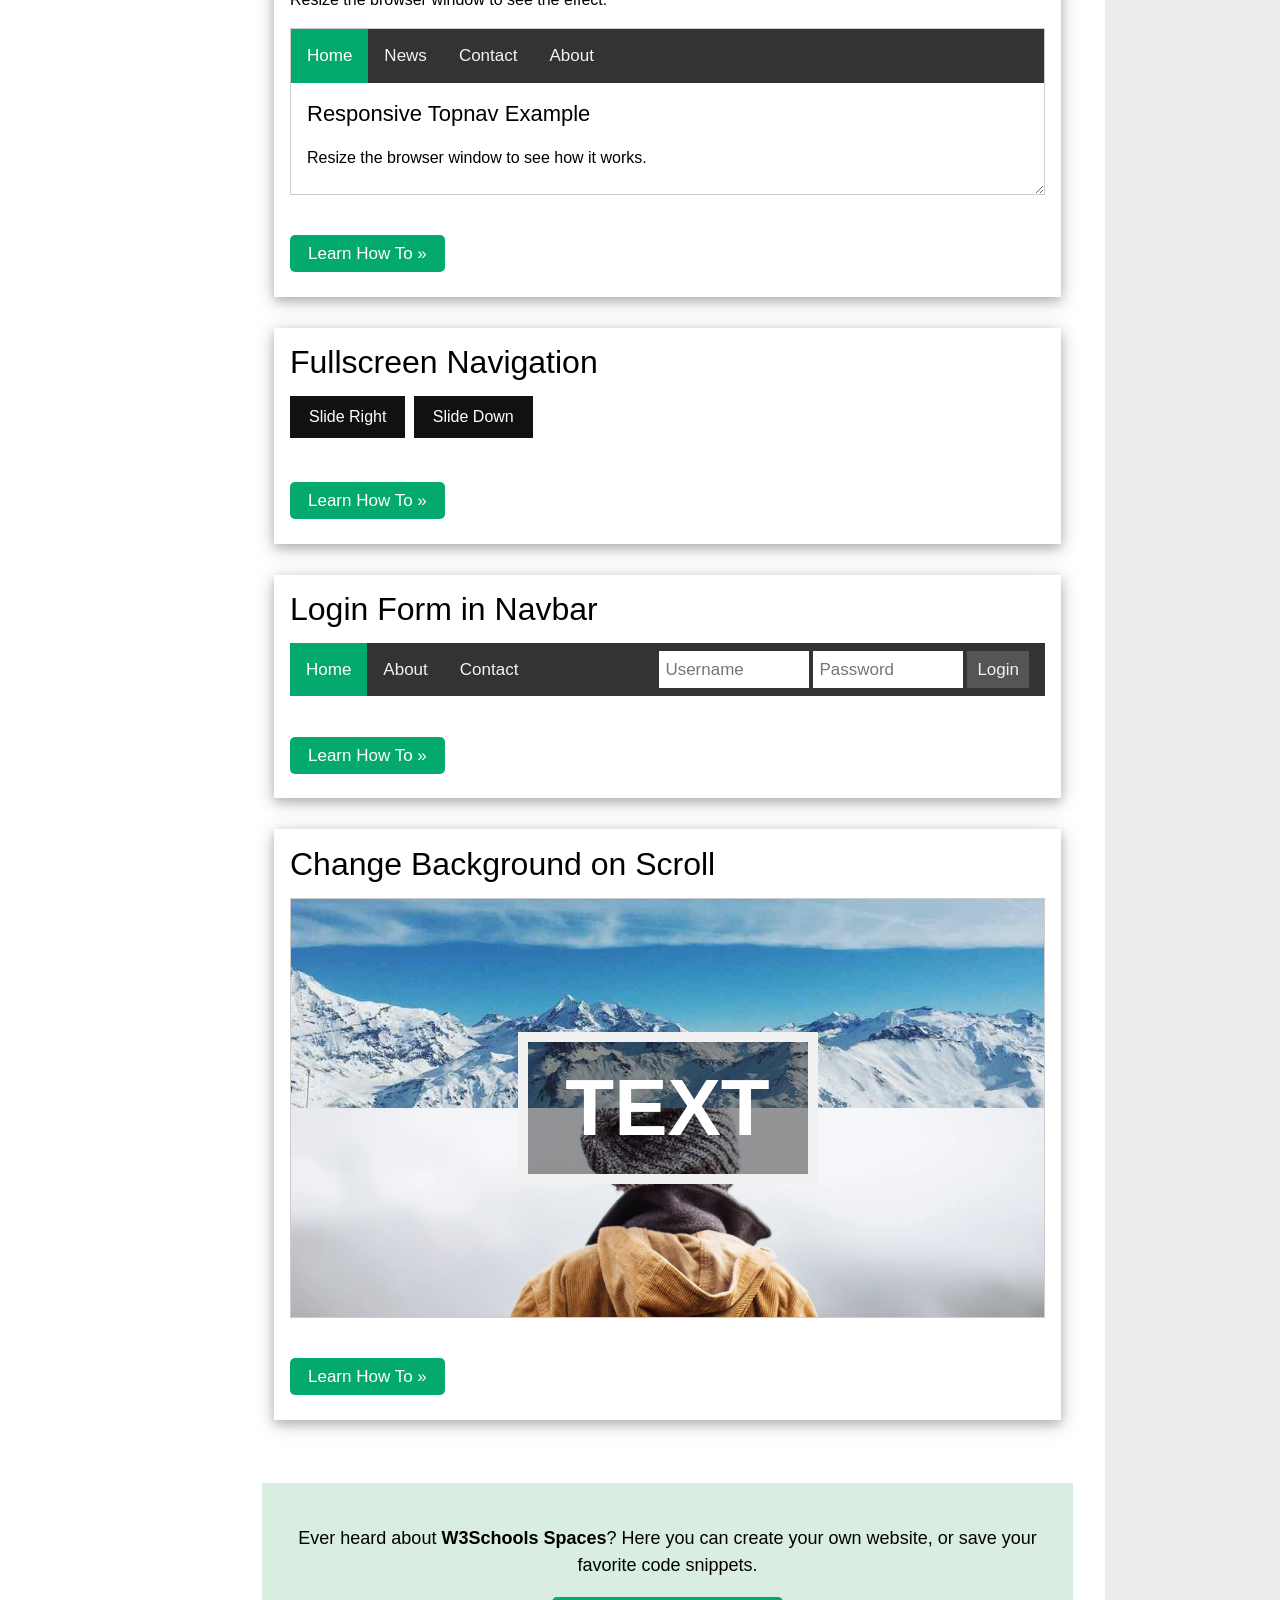
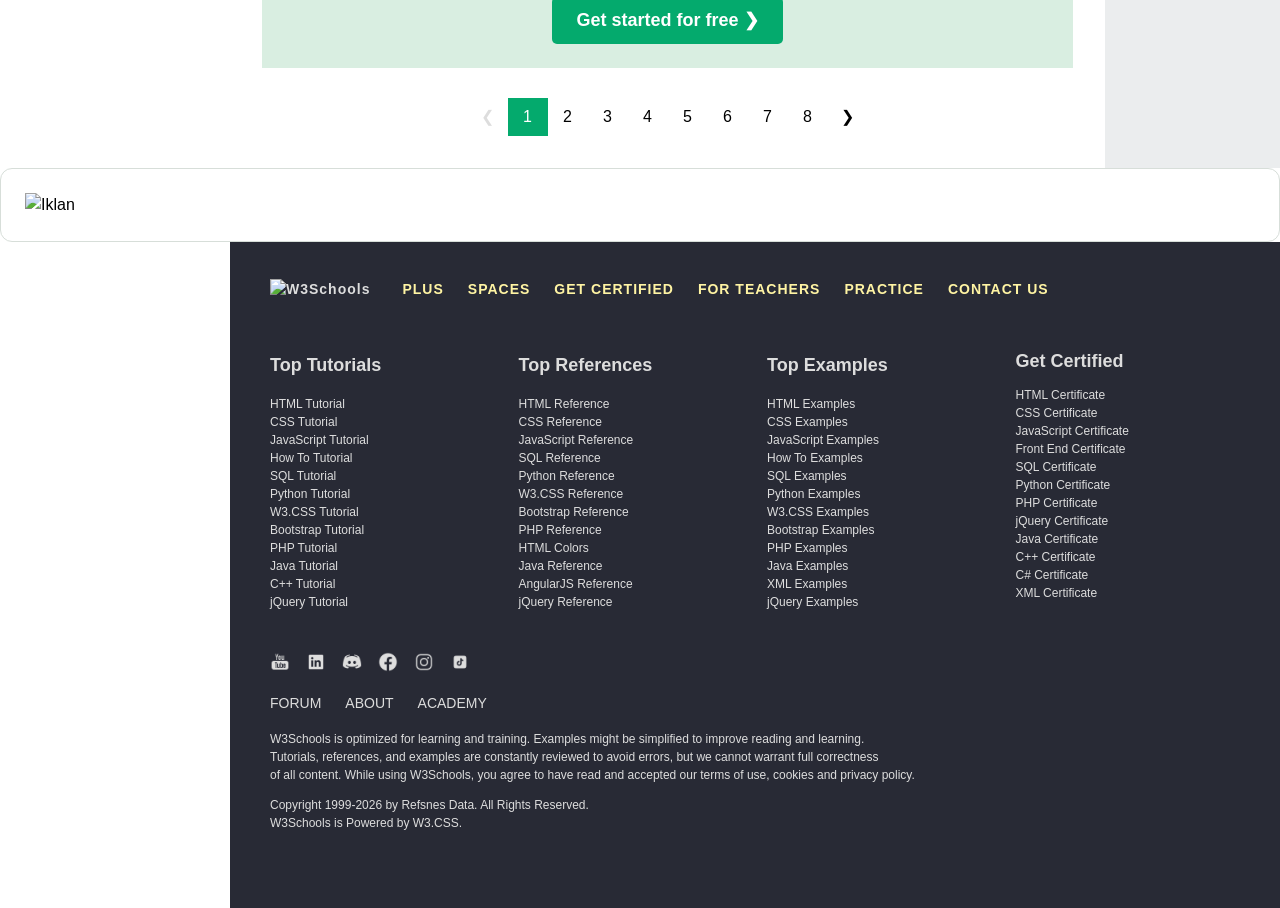
==== commit 45c52cd3: "Update index.html" ====
--- a/index.html
+++ b/index.html
@@ -8,7 +8,9 @@
 <meta name="theme-color" content="#ffffff">
 
 <!-- All fonts, icons, and photos are stored in assets/. -->
-<link rel="stylesheet" href="style.css">
+<link rel="icon" type="image/png" href="assets/icons/favicon.png">
+<link rel="shortcut icon" href="assets/icons/favicon.ico">
+<link rel="stylesheet" href="stylenorel.css">
 </head>
 <body>
 <a class="skip-link" href="#">Skip to content</a>
@@ -1235,31 +1237,20 @@
 </div>
 
 <!-- ================= FOOTER PROMOTIONS + QUICK LINKS ================= -->
-<section class="footer-promos" aria-label="W3Schools learning tools">
-      <div class="adventure-card">
-        <span class="badge-new">New</span>
-        <h2>Learn in Adventure Mode <small>W3Schools Adventure App</small></h2>
-        <p>Coding fundamentals as bite-sized lessons and challenges.</p>
-        <a class="store-btn" href="#"><small>Download on the</small>App Store</a>
-        <a class="store-btn" href="#"><small>GET IT ON</small>Google Play</a>
-        <a class="store-btn" href="#"><small>TRY NOW IN</small>Browser</a>
-      </div>
-
-      <div class="progress-card">
-        <span class="badge-free">Free account</span>
-        <h2>Track your progress</h2>
-        <ul class="stats">
-          <li><span>XP earned</span><b>0</b></li>
-          <li><span>Day streak</span><b>0</b></li>
-          <li><span>Spaces</span><b>0</b></li>
-          <li><span>League</span><b>&mdash;</b></li>
-        </ul>
-        <a class="signin-track" href="#">Sign in to track progress</a>
-      </div>
+
+<div class="progress-card">
+  <img src="assets/iklan.png" alt="Iklan" class="progress-ad-image">
+</div>
 
 </section>
 <nav class="bottombar" aria-label="Quick links">
-  <a class="bb-url" href="#" aria-label="W3Schools home"><span class="footer-logo" aria-hidden="true"></span></a>
+<a class="bb-url" href="#" aria-label="W3Schools home">
+  <img
+    src="assets/icons/w3schools-footer.png"
+    alt="W3Schools"
+    class="footer-logo-img"
+  >
+</a>
   <a href="#" title="Become a PLUS user and unlock powerful features" aria-label="Become a PLUS user and unlock powerful features">PLUS</a>
   <a href="#" title="Get your own website with W3Schools Spaces" aria-label="Get your own website with W3Schools Spaces">SPACES</a>
   <a href="#" title="Document your knowledge by getting certified" aria-label="Document your knowledge by getting certified">GET CERTIFIED</a>
--- a/stylenorel.css
+++ b/stylenorel.css
@@ -0,0 +1,1080 @@
+/* W3Schools How To recreation. HTML + CSS only.
+   Sections: fonts/reset, header, menu panels, page columns, footer, demos, responsive.
+   Existing project class names and CSS state switches are retained. */
+
+/* 1. Local fonts and a small icon mapping (no external icon library). */
+@font-face {
+  font-family: "Source Sans Pro";
+  src: url("assets/W3HomeSSans-400.woff2") format("woff2");
+  font-style: normal;
+  font-weight: 400;
+  font-display: swap;
+}
+@font-face {
+  font-family: "Source Sans Pro";
+  src: url("assets/source-sans-pro-v14-latin-600.woff2") format("woff2");
+  font-style: normal;
+  font-weight: 600;
+  font-display: swap;
+}
+@font-face {
+  font-family: "Source Sans Pro";
+  src: url("assets/source-sans-pro-v14-latin-700.woff2") format("woff2");
+  font-style: normal;
+  font-weight: 700;
+  font-display: swap;
+}
+@font-face {
+  font-family: "W3 Icons";
+  src: url("assets/fontawesome.woff2") format("woff2");
+  font-display: block;
+}
+:root {
+  --green: #04aa6d;
+  --green-dark: #059862;
+  --dark: #282a35;
+  --dark-2: #38444d;
+  --light: #ebedee;
+  --light-2: #f1f1f1;
+  --text: #000;
+  --muted: #555;
+  --bar-h: 56px;
+  --sub-h: 32.5px;
+  --font: "Source Sans Pro", "Segoe UI", Arial, sans-serif;
+}
+*, *::before, *::after { box-sizing: border-box; }
+html { -webkit-text-size-adjust: 100%; scroll-padding-top: 105px; }
+body { margin: 0; background: #fff; color: var(--text); font: 16px/1.5 Verdana, sans-serif; }
+img { max-width: 100%; height: auto; vertical-align: middle; }
+a { color: inherit; text-decoration: none; }
+button, input { font: inherit; }
+button { cursor: pointer; }
+h1, h2, h3, h4, h5 { font-family: "Segoe UI", Arial, sans-serif; font-weight: 400; line-height: 1.5; margin: 10px 0; }
+hr { border: 0; border-top: 1px solid #eee; margin: 20px 0; }
+a:focus-visible, button:focus-visible, summary:focus-visible, input:focus-visible { outline: 2px solid #0567bd; outline-offset: 3px; }
+.hidden-input, .visually-hidden { position: absolute; width: 1px; height: 1px; padding: 0; overflow: hidden; clip-path: inset(50%); white-space: nowrap; border: 0; }
+.skip-link { position: fixed; top: -80px; left: 12px; z-index: 150; background: #fff; padding: 12px; }
+.skip-link:focus { top: 8px; }
+.fa, .fa-brands { font-family: "W3 Icons"; font-style: normal; font-weight: normal; display: inline-block; line-height: 1; }
+.fa-caret-down::before { content: "\e809"; }
+.fa-search::before { content: "\e802"; }
+.fa-bars::before { content: "\f0c9"; }
+.fa-link { position: relative; width: 14px; height: 12px; }
+.fa-link::before, .fa-link::after { content: ""; position: absolute; top: 4px; width: 8px; height: 5px; border: 1px solid; border-radius: 4px; transform: rotate(-25deg); }
+.fa-link::before { left: 0; }
+.fa-link::after { right: 0; }
+.fa-youtube::before { content: "\e83f"; }
+.fa-linkedin::before { content: "\f30c"; }
+.fa-discord::before { content: "\e807"; }
+.fa-facebook::before, .fa-facebook-f::before { content: "\e806"; }
+.fa-instagram::before { content: "\f16d"; }
+.fa-google::before { content: "G"; font-family: Arial, sans-serif; font-weight: 700; }
+.fa-github::before { content: "\e82e"; }
+
+/* 2. Fixed-height white header and horizontally scrolling topic bar. */
+.topbar { position: sticky; top: 0; z-index: 50; height: var(--bar-h); display: flex; align-items: center; background: #fff; font: 16px/1.5 var(--font); }
+.logo { width: 75px; height: 56px; flex: none; padding: 8px 16px; color: var(--green); display: flex; align-items: center; }
+.logo-w3::before, .footer-logo::before { font-family: "W3 Icons"; content: "\e822"; font-size: 41px; line-height: 1; }
+.logo:hover { color: var(--green-dark); }
+.topmenu { display: flex; align-items: stretch; height: 100%; flex: none; }
+.tm-btn { display: flex; align-items: center; gap: 4px; padding: 0 16px; cursor: pointer; user-select: none; white-space: nowrap; }
+.tm-btn i { font-size: 12px; }
+.tm-btn:hover { background: var(--green); color: #fff; }
+.topright { display: flex; flex: 1; min-width: 0; align-items: center; gap: 12px; padding: 0 16px 0 8px; height: 100%; }
+.search { display: flex; position: relative; width: 175px; flex: none; height: 36px; }
+.search input[type="search"] { width: 100%; min-width: 0; height: 36px; padding: 5px 40px 5px 16px; border: 1px solid #aaa; border-radius: 25px; background: #fff; font-size: 16px; }
+.search input::placeholder { font-style: italic; color: #666; opacity: 1; }
+.search button { position: absolute; right: 2px; top: 2px; height: 32px; width: 34px; border: 0; background: transparent; color: #000; border-radius: 50%; font-size: 19px; }
+.search button:hover { background: #eee; }
+.tm-services { width: 36px; height: 36px; padding: 0; flex: none; justify-content: center; border-radius: 50%; }
+.tm-services span { font: 700 27px/1 Arial, sans-serif; }
+.header-extras { display: flex; gap: 4px; margin-left: auto; }
+.header-extras a { padding: 8px 12px; border-radius: 24px; }
+.header-extras a:hover { background: #f1f1f1; }
+.app-pill { position: relative; display: flex; flex: none; gap: 5px; align-items: center; padding: 3px 12px; background: #e1efff; border: 1px solid #c2d9f2; border-radius: 12px; font-size: 13px; line-height: 1.05; font-weight: 700; }
+.app-pill:hover { background: #cfe5ff; }
+.app-lynx { width: 26px; height: 30px; object-fit: contain; }
+.app-new { position: absolute; right: -4px; top: -8px; color: #282a35; background: #ffeb3b; border-radius: 5px; padding: 2px 5px; font-size: 10px; }
+.app-text small { display: block; font-size: 10px; font-weight: 400; padding-top: 2px; }
+.signin, .paid-courses { flex: none; white-space: nowrap; padding: 9px 23px; border-radius: 8px; color: #fff; font-weight: 600; }
+.signin { background: var(--green); }
+.signin:hover { background: var(--green-dark); }
+.paid-courses { background: #9763f6; padding-inline: 16px; }
+.paid-courses:hover { background: #814fd4; }
+#tm-tutorials:checked ~ .topbar label[for="tm-tutorials"],
+#tm-references:checked ~ .topbar label[for="tm-references"],
+#tm-exercises:checked ~ .topbar label[for="tm-exercises"],
+#tm-certificates:checked ~ .topbar label[for="tm-certificates"],
+#tm-services:checked ~ .topbar label[for="tm-services"] { color: #fff; background: var(--dark); }
+.subnav { position: sticky; top: var(--bar-h); z-index: 48; display: flex; height: var(--sub-h); background: var(--dark); color: #f1f1f1; font-family: var(--font); }
+.subnav-scroll { display: flex; min-width: 0; overflow-x: auto; scrollbar-width: none; }
+.subnav-scroll::-webkit-scrollbar { display: none; }
+.subnav-scroll a { flex: none; font-size: 15px; padding: 5px 15px; line-height: 22.5px; letter-spacing: 1px; white-space: nowrap; }
+.subnav-scroll a:hover { background: #000; color: #fff; }
+.subnav-scroll a.active { background: var(--light); color: #000; font-weight: 700; }
+.subnav-toggle { display: none; width: 50px; flex: none; align-items: center; justify-content: center; cursor: pointer; }
+.subnav-toggle:hover { background: #000; }
+
+/* ---------- 3. Menu panels (Tutorials, References, ...) ---------- */
+.navpanel {
+  display: none;
+  position: fixed;
+  top: var(--bar-h);
+  left: 0;
+  right: 0;
+  z-index: 49;
+  max-height: calc(100vh - var(--bar-h));
+  overflow-y: auto;
+  background: var(--dark);
+  color: #fff;
+  box-shadow: 0 8px 20px rgba(0, 0, 0, .35);
+  animation: panelIn .25s ease;
+}
+@keyframes panelIn { from { opacity: 0; transform: translateY(-8px); } to { opacity: 1; transform: none; } }
+
+#tm-tutorials:checked ~ #panel-tutorials,
+#tm-references:checked ~ #panel-references,
+#tm-exercises:checked ~ #panel-exercises,
+#tm-certificates:checked ~ #panel-certificates,
+#tm-services:checked ~ #panel-services { display: block; }
+
+.navpanel .inner {
+  position: relative;
+  max-width: 1200px;
+  margin: 0 auto;
+  padding: 30px 24px 44px;
+}
+.navpanel h1 { font-size: 40px; font-weight: 700; margin-bottom: 6px; }
+.panel-lead { color: #d0d0d0; font-size: 18px; margin: 0 0 18px; }
+.panel-h {
+  font-size: 15px;
+  font-weight: 600;
+  letter-spacing: .8px;
+  color: #a6a9b3;
+  margin: 22px 0 12px;
+}
+.panel-tip { color: #d0d0d0; margin: 0 0 12px; }
+.panel-tip a { color: var(--green); text-decoration: underline; }
+
+.panel-close {
+  position: absolute;
+  top: 10px;
+  right: 24px;
+  font-size: 40px;
+  line-height: 1;
+  color: #fff;
+  cursor: pointer;
+  transition: color .2s;
+}
+.panel-close:hover { color: var(--green); }
+
+.panel-grid { display: grid; gap: 10px; }
+.links-grid { grid-template-columns: repeat(auto-fill, minmax(150px, 1fr)); }
+.cards-grid { grid-template-columns: repeat(auto-fill, minmax(180px, 1fr)); }
+.services-grid { grid-template-columns: repeat(3, 1fr); gap: 12px; }
+
+.links-grid a {
+  background: var(--dark-2);
+  padding: 8px 14px;
+  border-radius: 4px;
+  transition: background-color .2s;
+}
+.links-grid a:hover { background: var(--green); }
+
+.cards-grid a {
+  display: block;
+  background: var(--dark-2);
+  padding: 12px 14px;
+  border-radius: 4px;
+  transition: background-color .2s;
+}
+.cards-grid h4 { font-size: 20px; font-weight: 600; }
+.cards-grid span { color: #c5c7cf; font-size: 14px; }
+.cards-grid a:hover { background: var(--green); }
+.cards-grid a:hover span { color: #fff; }
+
+.services-grid a {
+  display: block;
+  background: var(--dark-2);
+  padding: 14px 16px;
+  border-radius: 4px;
+  transition: background-color .2s, transform .2s;
+}
+.services-grid a:hover { background: var(--green); transform: translateY(-2px); }
+.services-grid b { display: block; font-size: 18px; }
+.services-grid span { display: block; color: #d0d0d0; font-size: 14px; line-height: 1.4; }
+.services-grid em {
+  font-style: normal;
+  font-size: 10px;
+  background: var(--green);
+  padding: 1px 5px;
+  border-radius: 3px;
+  vertical-align: middle;
+}
+.services-grid a:hover span { color: #fff; }
+
+.social-signin, .social { display: flex; gap: 10px; margin: 6px 0 0; }
+.social-signin a, .social a {
+  width: 38px;
+  height: 38px;
+  display: grid;
+  place-items: center;
+  border-radius: 50%;
+  background: #fff;
+  color: var(--dark);
+  transition: background-color .2s, color .2s;
+}
+.social-signin a:hover, .social a:hover { background: var(--green); color: #fff; }
+
+.services-contact { margin-top: 28px; }
+.services-contact h4 { font-size: 20px; margin-bottom: 6px; }
+.services-contact p { margin: 0 0 8px; color: #d0d0d0; }
+
+.mobile-shortcuts { display: none; }
+
+
+/* 4. Page columns. At 1440px: 230px sidebar, 5/6 article, 1/6 right rail. */
+.layout { display: grid; grid-template-columns: 230px minmax(0, 5fr) minmax(0, 1fr); align-items: start; }
+.leftmenu { position: fixed; top: calc(var(--bar-h) + var(--sub-h)); left: 0; z-index: 40; width: 230px; height: calc(100vh - var(--bar-h) - var(--sub-h)); overflow-y: auto; background: var(--light); scrollbar-color: #aaa #f1f1f1; }
+.leftmenu-inner { padding: 20px 0 40px 8px; }
+.sidebar-search { padding: 0 12px 20px 10px; }
+.sidebar-search input[type="search"] { width: 100%; min-width: 0; padding: 6px; border: 1px solid #ddd; border-radius: 3px; font: 16px/1.5 var(--font); background: #fff; }
+.leftmenu h2 { font-size: 14px; font-weight: 500; text-transform: uppercase; letter-spacing: 2px; color: #777; margin: 20px 0 4px; }
+.leftmenu h2.lm-title { margin-top: -4px; }
+.leftmenu a { display: block; margin-left: 0; padding: 2px 15px 1px 17px; border-left: 2px solid #ccc; font: 16px/24px var(--font); }
+.leftmenu a:hover { background: #d5d8dc; }
+.leftmenu a.lm-home { font-weight: 700; background: #d5d8dc; border-left-color: var(--green); }
+.content { grid-column: 2; min-width: 0; padding: 17.5px 32px 32px; }
+.leaderboard { height: 250px; }
+.share { display: flex; float: right; align-items: center; gap: 8px; font: 600 13px/1.5 var(--font); }
+.share > span { letter-spacing: 1px; margin-right: 2px; }
+.share a { display: grid; place-items: center; width: 32px; height: 32px; border-radius: 4px; background: #f1f1f1; color: #333; font: 18px/1 Arial, sans-serif; }
+.share a:hover { background: #ddd; }
+.share a:last-child { font-size: 13px; }
+.content h1 { font-size: 42px; font-weight: 400; line-height: 1.5; margin: 10px 0; }
+.color_h1 { color: inherit; }
+.intro { font-size: 17px; margin: 20.4px 0; }
+.content > hr { margin-inline: -16px; }
+.howtopag { display: flex; width: fit-content; max-width: 100%; margin: 0 auto; clear: both; }
+.howtopag_item { display: block; flex: 0 1 40px; width: 40px; padding: 7px 0; text-align: center; font-size: 16px; }
+.howtopag_item:hover { background: #ddd; }
+.howtopag_item.pagactive { color: #fff; background: var(--green); }
+.howtopag_item.pagdisabled { color: #ddd; background: transparent; }
+.howtocontainer { padding: 12px; }
+.demo { display: flow-root; position: relative; margin: 0 auto 31px; max-width: 1000px; padding: 0.16px 16px; background: #fff; box-shadow: 0 4px 10px rgba(0,0,0,.2), 0 4px 20px rgba(0,0,0,.19); }
+.demo h2 { font-size: 32px; font-weight: 400; margin: 10px 0; }
+.demo h2 a:hover { text-decoration: none; color: var(--green); }
+.demo > p { margin: 16px 0; }
+.learn { display: inline-block; padding: 6px 18px; border-radius: 5px; font: 400 17px/25.5px var(--font); background: var(--green); color: #fff; }
+.learn:hover { background: var(--green-dark); box-shadow: 0 4px 10px #0003; }
+.demo > .learn-wrap { margin: 16px -16px 0; padding: 24.2px 16px; }
+.learn-wrap .learn { margin-top: 0; }
+#slideshow .pages { margin: 0; }
+#slideshow .dots { padding-top: 14px; }
+.fixed-demo-row { display: grid; grid-template-columns: repeat(2, minmax(0, 1fr)); gap: 16px; }
+.fixed-demo-row .frame { height: 300px; margin-bottom: 0; }
+#modal-image .myimg-wrap { width: 50%; }
+#modal-image .myimg { width: 100%; }
+#image-overlay .ov-container { width: 400px; }
+#vertical-tabs .vtab-nav, #vertical-tabs .vtab-pages { height: 400px; }
+.mid-ad { height: 404px; border-block: 1px solid #eee; margin: 0 -12px 31px; padding-top: 12px; }
+#login-form .btn-form { padding: 8px 16px; font-size: 16px; }
+#accordion { padding-inline: 0; }
+#accordion h2, #accordion .learn-wrap { margin-left: 16px; margin-right: 16px; }
+.spaces-promo { display: block; padding: 24px; margin: 20px 0 30px; background: #d9eee1; text-align: center; }
+.spaces-promo p { font-size: 18px; }
+.spaces-btn { display: inline-block; background: var(--green); color: #fff; border-radius: 5px; font: 600 18px/1.5 var(--font); padding: 10px 24px; }
+.spaces-btn:hover { background: var(--green-dark); }
+
+/* Right rail: a reference promo plus intentionally empty advertisement slots. */
+.rightcol { grid-column: 3; align-self: stretch; min-width: 0; padding: 17px 8px 40px; text-align: center; background: var(--light); }
+.right-inner { display: flex; flex-direction: column; align-items: center; gap: 20px; }
+.course-banner img { width: 160px; border-radius: 5px; }
+.right-social { display: flex; flex-wrap: nowrap; justify-content: center; gap: clamp(3px, .45vw, 6px); width: 100%; font-size: clamp(14px, 1.45vw, 20px); }
+.right-social a { display: block; line-height: 0; }
+.right-social a:hover { color: var(--green); }
+.ad-box { width: 100%; }
+.remove-ads { display: block; color: #1a5fd0; font: 700 19px/1.5 var(--font); letter-spacing: .5px; text-align: center; }
+.remove-ads:hover { text-decoration: none; }
+.ad-placeholder { min-height: 600px; margin-top: 8px; }
+.ad-img { display: block; width: 100%; height: auto; border-radius: 8px; }
+
+/* 5. Existing promotion cards moved above the normal-flow footer. */
+.footer-promos { display: grid; grid-template-columns: 1fr 1fr; gap: 24px; padding: 32px; margin-left: 230px; background: #edf6f0; font-family: var(--font); }
+.adventure-card, .progress-card { padding: 24px; border-radius: 12px; border: 1px solid #d7ded9; background: #fff; }
+.adventure-card { grid-column: 2; grid-row: 1; }
+.progress-card { grid-column: 1; grid-row: 1; }
+.footer-promos h2 { font: 700 25px/1.2 var(--font); margin: 10px 0 16px; }
+.footer-promos h2 small { display: block; margin-top: 5px; font-size: 15px; font-weight: 400; }
+.badge-new, .badge-free { font: 700 11px/1.5 var(--font); text-transform: uppercase; letter-spacing: 1px; color: var(--green-dark); }
+.store-btn { display: inline-block; background: #000; color: #fff; border-radius: 8px; padding: 8px 14px; margin: 0 6px 8px 0; font-size: 17px; line-height: 1.15; }
+.store-btn small { display: block; font-size: 10px; }
+.store-btn:hover { background: #333; }
+.stats { list-style: none; padding: 0; display: grid; grid-template-columns: repeat(2, 1fr); gap: 12px; }
+.stats li { padding: 10px 14px; background: #f1f6f3; border-radius: 8px; }
+.stats span { display: block; font-size: 13px; color: #555; }
+.stats b { font-size: 24px; }
+.signin-track { display: inline-block; padding: 10px 18px; border-radius: 6px; background: var(--green); color: #fff; font-weight: 600; }
+.signin-track:hover { background: var(--green-dark); }
+.bottombar { display: flex; align-items: center; flex-wrap: wrap; gap: 24px; padding: 36px 40px 30px; margin-left: 230px; background: var(--dark); color: #fff4a3; font: 600 14px/1.5 var(--font); letter-spacing: 1px; }
+.bottombar a:hover, .bb-contact:hover { color: #fff4a3; text-decoration: none; }
+.bb-url { color: #ddd; margin-right: 8px; }
+.footer-logo::before { font-size: 46px; }
+.bb-contact { cursor: pointer; }
+.footer { padding: 12px 40px 64px; margin-left: 230px; color: #ddd; background: var(--dark); font-family: var(--font); }
+.footer-inner { max-width: 1300px; margin: auto; }
+.footer-cols { display: grid; grid-template-columns: repeat(4, 1fr); gap: 24px; }
+.footer-cols h5 { font: 700 18px/1.5 var(--font); margin: 10px 0 16px; }
+.footer-cols a { display: block; font-size: 12px; line-height: 18px; }
+.footer-cols h5 a { font-size: inherit; }
+.footer a:hover { color: #fff4a3; }
+.footer-social { display: flex; gap: 16px; margin: 36px 0 16px; font-size: 20px; }
+.footer-links { display: flex; gap: 24px; font-size: 14px; margin-bottom: 16px; }
+.footer-legal { font-size: 12px; line-height: 1.5; margin: 12px 0; }
+.footer-legal a { text-decoration: none; }
+
+/* Contact modal (CSS-only) */
+.contact-modal {
+  display: none;
+  position: fixed;
+  inset: 0;
+  z-index: 100;
+  align-items: center;
+  justify-content: center;
+  padding: 16px;
+  background: rgba(0, 0, 0, .55);
+}
+#contact-toggle:checked ~ .contact-modal { display: flex; }
+.contact-box {
+  position: relative;
+  width: 100%;
+  max-width: 520px;
+  background: #fff;
+  padding: 28px 30px 20px;
+  border-radius: 6px;
+  box-shadow: 0 8px 30px rgba(0, 0, 0, .35);
+  animation: zoomIn .3s;
+}
+.contact-box h2 { font-size: 24px; margin-bottom: 6px; }
+.contact-box p { margin: 0 0 18px; }
+.contact-close { position: absolute; top: 6px; right: 14px; font-size: 32px; cursor: pointer; color: #777; }
+.contact-close:hover { color: #000; }
+
+/* ---------- 7. Shared demo pieces ---------- */
+@keyframes zoomIn { from { transform: scale(0); } to { transform: scale(1); } }
+@keyframes fade { from { opacity: .4; } to { opacity: 1; } }
+@keyframes topSlide { from { top: -300px; opacity: 0; } to { top: 0; opacity: 1; } }
+
+.btn-plain {
+  display: inline-block;
+  background: var(--light-2);
+  border: 1px solid #ccc;
+  padding: 8px 18px;
+  margin: 0 4px 4px 0;
+  font-size: 16px;
+  cursor: pointer;
+  user-select: none;
+  transition: background-color .2s;
+}
+.btn-plain:hover { background: #ddd; }
+
+/* Modal shell */
+.modal {
+  display: none;
+  position: fixed;
+  inset: 0;
+  z-index: 60;
+  overflow: auto;
+  background: rgba(0, 0, 0, .4);
+  padding-top: 40px;
+}
+.modal-toggle:checked ~ .modal { display: block; }
+
+.close {
+  color: #aaa;
+  font-size: 28px;
+  font-weight: 700;
+  cursor: pointer;
+}
+
+/* ---- 1. Slideshow (also reused by the gallery) ---- */
+.pager .pages { position: relative; max-width: 1000px; margin: 0 auto; }
+.slide { display: none; position: relative; }
+.slide img { display: block; width: 100%; vertical-align: middle; }
+.fade { animation: fade 1.5s; }
+
+.ss-num { position: absolute; top: 0; left: 0; z-index: 1; color: #f2f2f2; font-size: 12px; padding: 8px 12px; }
+.ss-text { position: absolute; bottom: 8px; width: 100%; text-align: center; color: #f2f2f2; font-size: 15px; padding: 8px 12px; }
+.ss-prev, .ss-next {
+  position: absolute;
+  top: 50%;
+  margin-top: -22px;
+  padding: 16px;
+  color: #fff;
+  font-weight: 700;
+  font-size: 18px;
+  cursor: pointer;
+  user-select: none;
+  transition: background-color .6s ease;
+}
+.ss-prev { left: 0; border-radius: 0 3px 3px 0; }
+.ss-next { right: 0; border-radius: 3px 0 0 3px; }
+.ss-prev:hover, .ss-next:hover { background: rgba(0, 0, 0, .8); }
+
+.ss input:nth-of-type(1):checked ~ .pages .slide:nth-child(1),
+.ss input:nth-of-type(2):checked ~ .pages .slide:nth-child(2),
+.ss input:nth-of-type(3):checked ~ .pages .slide:nth-child(3),
+.ss input:nth-of-type(4):checked ~ .pages .slide:nth-child(4) { display: block; }
+
+.dots { text-align: center; margin-top: 10px; }
+.dots label {
+  display: inline-block;
+  height: 15px;
+  width: 15px;
+  margin: 0 2px;
+  background: #bbb;
+  border-radius: 50%;
+  cursor: pointer;
+  transition: background-color .6s ease;
+}
+.dots label:hover,
+.ss input:nth-of-type(1):checked ~ .dots label:nth-child(1),
+.ss input:nth-of-type(2):checked ~ .dots label:nth-child(2),
+.ss input:nth-of-type(3):checked ~ .dots label:nth-child(3),
+.ss input:nth-of-type(4):checked ~ .dots label:nth-child(4) { background: #717171; }
+
+/* ---- 2. Login form ---- */
+.btn-form {
+  display: inline-block;
+  background: #2196f3;
+  color: #fff;
+  padding: 14px 20px;
+  margin: 8px 0;
+  border: 0;
+  font-size: 16px;
+  cursor: pointer;
+  transition: opacity .2s;
+}
+.btn-form:hover { opacity: .8; }
+.btn-form.wide { width: 100%; }
+
+.modal .modal-content { position: relative; }
+.modal-content.animate { animation: zoomIn .6s; }
+
+#login-form .modal-content {
+  background: #fefefe;
+  margin: 5% auto 15% auto;
+  border: 1px solid #888;
+  width: 40%;
+  min-width: 300px;
+}
+.imgcontainer { position: relative; text-align: center; margin: 24px 0 12px; }
+.imgcontainer .close { position: absolute; top: -16px; right: 25px; color: #000; font-size: 35px; }
+.imgcontainer .close:hover { color: red; }
+.avatar { width: 200px; height: 200px; border-radius: 50%; }
+
+#login-form .container { padding: 16px; }
+#login-form .container.gray { background: #f1f1f1; display: flow-root; }
+#login-form input[type="text"],
+#login-form input[type="password"] {
+  display: block;
+  width: 100%;
+  padding: 12px 20px;
+  margin: 8px 0;
+  border: 1px solid #ccc;
+  font-size: 16px;
+}
+#login-form input:focus { outline: 2px solid var(--green); outline-offset: -1px; }
+.remember { display: block; margin: 6px 0; font-size: 16px; }
+.cancelbtn {
+  float: left;
+  background: #f44336;
+  color: #fff;
+  padding: 14px 20px;
+  cursor: pointer;
+  transition: opacity .2s;
+}
+.cancelbtn:hover { opacity: .8; }
+.psw { float: right; padding-top: 16px; }
+.psw a { color: dodgerblue; }
+
+/* ---- 3. Accordion ---- */
+.acc summary {
+  display: block;
+  list-style: none;
+  background: #eee;
+  color: #444;
+  cursor: pointer;
+  padding: 18px;
+  font-size: 15px;
+  transition: background-color .4s;
+}
+.acc summary::-webkit-details-marker { display: none; }
+.acc summary::after { content: "\002B"; color: #777; font-weight: 700; float: right; margin-left: 5px; }
+.acc[open] summary::after { content: "\2212"; }
+.acc[open] summary, .acc summary:hover { background: #ccc; }
+.acc-panel { padding: 0 18px; background: #fff; overflow: hidden; animation: fade .5s; }
+.acc-panel p { margin: 14px 0; }
+
+/* ---- 4/5. Dropdowns ---- */
+.dropdown { position: relative; display: inline-block; }
+.dropbtn {
+  display: inline-block;
+  color: #fff;
+  padding: 16px;
+  font-size: 16px;
+  border: 0;
+  cursor: pointer;
+  user-select: none;
+}
+.dropbtn.green { background: var(--green); }
+.dropbtn.blue { background: #3498db; }
+.dropdown-content {
+  display: none;
+  position: absolute;
+  background: #f1f1f1;
+  min-width: 160px;
+  box-shadow: 0 8px 16px 0 rgba(0, 0, 0, .2);
+  z-index: 3;
+}
+.dropdown-content a { display: block; color: #000; padding: 12px 16px; transition: background-color .15s; }
+.dropdown-content a:hover { background: #ddd; }
+.hover-dd:hover .dropdown-content,
+.hover-dd:focus-within .dropdown-content { display: block; }
+.hover-dd:hover .dropbtn { background: #3e8e41; }
+.dd-toggle:checked ~ .dropdown-content { display: block; }
+.click-dd .dropbtn:hover, .dd-toggle:checked ~ .dropbtn { background: #2980b9; }
+.dd-space { height: 24px; }
+
+/* ---- 6. Side navigation ---- */
+.sidenav {
+  position: fixed;
+  top: 0;
+  left: 0;
+  z-index: 70;
+  height: 100%;
+  width: 0;
+  overflow-x: hidden;
+  white-space: nowrap;
+  background: #111;
+  padding-top: 60px;
+  transition: width .5s;
+}
+.sidenav.sidenav-opacity { background: rgba(0, 0, 0, .82); }
+.sidenav a {
+  display: block;
+  padding: 8px 8px 8px 32px;
+  font-size: 25px;
+  color: #818181;
+  transition: color .3s;
+}
+.sidenav a:hover { color: #f1f1f1; }
+.sidenav .closebtn {
+  position: absolute;
+  top: 0;
+  right: 25px;
+  margin-left: 50px;
+  font-size: 36px;
+  color: #818181;
+  cursor: pointer;
+}
+.sidenav .closebtn:hover { color: #f1f1f1; }
+#sn-a:checked ~ .sidenav:not(.sidenav-opacity) { width: 250px; }
+#sn-b:checked ~ .sidenav-opacity { width: 250px; }
+#sn-a ~ .btn-plain, #sn-b ~ .btn-plain {
+  background: #111;
+  color: #fff;
+  border-color: #111;
+}
+#sn-a ~ .btn-plain:hover, #sn-b ~ .btn-plain:hover { background: #444; }
+
+/* ---- 7. Fixed sidebar (inline mock frames) ---- */
+.frame {
+  position: relative;
+  border: 1px solid #ccc;
+  margin: 0 0 16px;
+  overflow: auto;
+  background: #fff;
+}
+.mini-fixed { display: flex; height: 250px; overflow: hidden; }
+.mini-side { flex: none; width: 120px; background: #111; overflow: auto; padding-top: 20px; }
+.mini-side a { display: block; color: #818181; padding: 6px 8px 6px 16px; font-size: 25px; }
+.mini-side a:hover:not(.active) { background: #555; color: #fff; }
+.mini-side a.active { background: transparent; color: #818181; }
+.mini-main { flex: 1; padding: 1px 16px; overflow: auto; }
+.mini-main h2 { font-size: 24px; margin: 14px 0 8px; }
+.mini-narrow { height: 250px; }
+.mini-narrow .mini-side { width: 120px; }
+.mini-narrow .mini-side a { padding: 6px 8px 6px 16px; font-size: 25px; color: #2196f3; }
+
+/* ---- 8. Modal box ---- */
+.mb-content {
+  background: #fefefe;
+  margin: 8% auto;
+  padding: 0;
+  border: 1px solid #888;
+  width: 80%;
+  max-width: 900px;
+  box-shadow: 0 4px 8px 0 rgba(0, 0, 0, .2), 0 6px 20px 0 rgba(0, 0, 0, .19);
+  animation: topSlide .4s;
+}
+.mb-header, .mb-footer { padding: 2px 16px; background: #5cb85c; color: #fff; display: flow-root; }
+.mb-header h2 { font-size: 28px; margin: 14px 0; }
+.mb-footer h3 { font-size: 20px; margin: 12px 0; }
+.mb-body { padding: 2px 16px; }
+.mb-body a { color: var(--green-dark); text-decoration: underline; }
+.mb-close { float: right; color: #fff; font-size: 28px; margin-top: 8px; }
+.mb-close:hover { color: #000; }
+
+/* ---- 9. Modal image ---- */
+.myimg-wrap { display: inline-block; cursor: pointer; }
+.myimg { border-radius: 5px; transition: opacity .3s; display: block; }
+.myimg:hover { opacity: .7; }
+.modal-dark { background: rgba(0, 0, 0, .9); padding-top: 90px; }
+.modal-img { display: block; margin: auto; width: 80%; max-width: 700px; animation: zoomIn .6s; }
+.modal-caption { margin: auto; width: 80%; max-width: 700px; text-align: center; color: #ccc; padding: 10px 0; }
+.img-close { position: absolute; top: 15px; right: 35px; color: #f1f1f1; font-size: 40px; transition: color .3s; }
+.img-close:hover { color: #bbb; }
+
+/* ---- 10. Lightbox ---- */
+.lb-row { display: flex; flex-wrap: wrap; margin: 0 -8px; }
+.lb-col { width: 33.333%; padding: 0 8px; }
+.lb-col label { display: block; cursor: pointer; transition: box-shadow .2s; }
+.lb-col label:hover { box-shadow: 0 4px 8px 0 rgba(0, 0, 0, .2), 0 6px 20px 0 rgba(0, 0, 0, .19); }
+.lb-col img { display: block; width: 100%; }
+
+.lb-modal { display: none; position: fixed; inset: 0; z-index: 60; overflow: auto; background: #000; padding-top: 60px; }
+.lb input:nth-of-type(2):checked ~ .lb-modal,
+.lb input:nth-of-type(3):checked ~ .lb-modal,
+.lb input:nth-of-type(4):checked ~ .lb-modal { display: block; }
+.lb-content { position: relative; margin: auto; width: 90%; max-width: 1200px; background: #fefefe; }
+.lb-close { position: absolute; top: 10px; right: 25px; z-index: 2; color: #fff; font-size: 35px; font-weight: 700; cursor: pointer; }
+.lb-close:hover { color: #999; }
+.lb-slide { display: none; position: relative; }
+.lb-slide > img { display: block; width: 100%; }
+.lb-cap { text-align: center; background: #000; color: #fff; padding: 8px 16px; }
+.lb-prev, .lb-next {
+  position: absolute;
+  top: 45%;
+  padding: 16px;
+  color: #fff;
+  font-weight: 700;
+  font-size: 20px;
+  cursor: pointer;
+  user-select: none;
+  transition: background-color .6s;
+}
+.lb-prev { left: 0; border-radius: 0 3px 3px 0; }
+.lb-next { right: 0; border-radius: 3px 0 0 3px; }
+.lb-prev:hover, .lb-next:hover { background: rgba(0, 0, 0, .8); }
+.lb-thumbs { display: flex; background: #000; padding: 6px 0 0; gap: 6px; }
+.lb-thumbs label { flex: 1; cursor: pointer; opacity: .6; transition: opacity .2s; }
+.lb-thumbs label:hover { opacity: 1; }
+.lb-thumbs img { display: block; width: 100%; }
+
+.lb input:nth-of-type(2):checked ~ .lb-modal .lb-slide:nth-child(1),
+.lb input:nth-of-type(3):checked ~ .lb-modal .lb-slide:nth-child(2),
+.lb input:nth-of-type(4):checked ~ .lb-modal .lb-slide:nth-child(3) { display: block; }
+.lb input:nth-of-type(2):checked ~ .lb-modal .lb-thumbs label:nth-child(1),
+.lb input:nth-of-type(3):checked ~ .lb-modal .lb-thumbs label:nth-child(2),
+.lb input:nth-of-type(4):checked ~ .lb-modal .lb-thumbs label:nth-child(3) { opacity: 1; }
+
+/* ---- 11. Slideshow gallery ---- */
+.sg-cap { background: #222; color: #fff; text-align: center; padding: 6px 16px; }
+.sg-thumbs { display: flex; max-width: 1000px; margin: 6px auto 0; gap: 6px; }
+.sg-thumbs label { flex: 1; cursor: pointer; opacity: .6; transition: opacity .2s; }
+.sg-thumbs label:hover { opacity: 1; }
+.sg-thumbs img { display: block; width: 100%; }
+
+.sg input:nth-of-type(1):checked ~ .pages .slide:nth-child(1),
+.sg input:nth-of-type(2):checked ~ .pages .slide:nth-child(2),
+.sg input:nth-of-type(3):checked ~ .pages .slide:nth-child(3),
+.sg input:nth-of-type(4):checked ~ .pages .slide:nth-child(4),
+.sg input:nth-of-type(5):checked ~ .pages .slide:nth-child(5),
+.sg input:nth-of-type(6):checked ~ .pages .slide:nth-child(6) { display: block; }
+.sg input:nth-of-type(1):checked ~ .nav label:nth-child(1),
+.sg input:nth-of-type(2):checked ~ .nav label:nth-child(2),
+.sg input:nth-of-type(3):checked ~ .nav label:nth-child(3),
+.sg input:nth-of-type(4):checked ~ .nav label:nth-child(4),
+.sg input:nth-of-type(5):checked ~ .nav label:nth-child(5),
+.sg input:nth-of-type(6):checked ~ .nav label:nth-child(6) { opacity: 1; }
+
+/* ---- 12. Image hover overlay ---- */
+.ov-container { position: relative; width: 300px; max-width: 100%; }
+.ov-image { display: block; width: 100%; height: auto; }
+.ov-overlay {
+  position: absolute;
+  inset: 0;
+  background: #008cba;
+  opacity: 0;
+  transition: .5s ease;
+}
+.ov-container:hover .ov-overlay { opacity: 1; }
+.ov-text {
+  position: absolute;
+  top: 50%;
+  left: 50%;
+  transform: translate(-50%, -50%);
+  color: #fff;
+  font-size: 20px;
+  text-align: center;
+  white-space: nowrap;
+}
+
+/* ---- 13. Tabs ---- */
+.tab { display: flex; overflow: hidden; border: 1px solid #ccc; background: #f1f1f1; }
+.tab label { padding: 14px 16px; font-size: 17px; cursor: pointer; transition: background-color .3s; }
+.tab label:hover { background: #ddd; }
+.tabcontent { display: none; padding: 6px 12px; border: 1px solid #ccc; border-top: 0; animation: fade .5s; }
+.tabcontent h3 { font-size: 22px; margin: 10px 0 6px; }
+
+.tabs input:nth-of-type(1):checked ~ .nav label:nth-child(1),
+.tabs input:nth-of-type(2):checked ~ .nav label:nth-child(2),
+.tabs input:nth-of-type(3):checked ~ .nav label:nth-child(3) { background: #ccc; }
+.tabs input:nth-of-type(1):checked ~ .pages .tabcontent:nth-child(1),
+.tabs input:nth-of-type(2):checked ~ .pages .tabcontent:nth-child(2),
+.tabs input:nth-of-type(3):checked ~ .pages .tabcontent:nth-child(3) { display: block; }
+.tabs .pages { max-width: none; margin: 0; }
+
+/* ---- 14. Vertical tabs ---- */
+.vtabs { display: flex; }
+.vtab-nav { width: 30%; height: 300px; border: 1px solid #ccc; background: #f1f1f1; }
+.vtab-nav label { display: block; padding: 22px 16px; font-size: 17px; cursor: pointer; transition: background-color .3s; }
+.vtab-nav label:hover { background: #ddd; }
+.vtabs .vtab-pages { width: 70%; max-width: none; margin: 0; height: 300px; border: 1px solid #ccc; border-left: 0; padding: 0 12px; }
+.vtabcontent { display: none; animation: fade .5s; }
+.vtabcontent h3 { font-size: 22px; margin: 14px 0 6px; }
+
+.vtabs input:nth-of-type(1):checked ~ .nav label:nth-child(1),
+.vtabs input:nth-of-type(2):checked ~ .nav label:nth-child(2),
+.vtabs input:nth-of-type(3):checked ~ .nav label:nth-child(3) { background: #ccc; }
+.vtabs input:nth-of-type(1):checked ~ .pages .vtabcontent:nth-child(1),
+.vtabs input:nth-of-type(2):checked ~ .pages .vtabcontent:nth-child(2),
+.vtabs input:nth-of-type(3):checked ~ .pages .vtabcontent:nth-child(3) { display: block; }
+
+/* ---- 15. Tab image gallery ---- */
+.tg-row { display: flex; }
+.tg-row label { width: 33.33%; cursor: pointer; }
+.tg-row img { display: block; width: 100%; opacity: .8; transition: opacity .2s; }
+.tg-row img:hover { opacity: 1; }
+.tg .tg-pages { max-width: none; margin: 0; }
+.tg-content { display: none; position: relative; }
+.tg-content img { display: block; width: 100%; }
+.tg-close { position: absolute; top: 10px; right: 15px; color: #fff; font-size: 35px; cursor: pointer; text-shadow: 0 0 4px rgba(0, 0, 0, .6); }
+.tg-text { position: absolute; bottom: 15px; left: 15px; color: #fff; font-size: 20px; text-shadow: 0 0 4px rgba(0, 0, 0, .6); }
+
+.tg input:nth-of-type(2):checked ~ .pages .tg-content:nth-child(1),
+.tg input:nth-of-type(3):checked ~ .pages .tg-content:nth-child(2),
+.tg input:nth-of-type(4):checked ~ .pages .tg-content:nth-child(3) { display: block; animation: fade .5s; }
+.tg input:nth-of-type(2):checked ~ .nav label:nth-child(1) img,
+.tg input:nth-of-type(3):checked ~ .nav label:nth-child(2) img,
+.tg input:nth-of-type(4):checked ~ .nav label:nth-child(3) img { opacity: 1; }
+
+/* ---- 16/17. Alert & outline buttons ---- */
+.abtn, .obtn { font-size: 16px; padding: 14px 28px; cursor: pointer; transition: background-color .3s, color .3s; margin: 0 2px 6px 0; }
+
+.abtn { border: 0; color: #fff; }
+.abtn.success { background: var(--green); }
+.abtn.success:hover { background: #46a049; }
+.abtn.info { background: #2196f3; }
+.abtn.info:hover { background: #0b7dda; }
+.abtn.warning { background: #ff9800; }
+.abtn.warning:hover { background: #e68a00; }
+.abtn.danger { background: #f44336; }
+.abtn.danger:hover { background: #da190b; }
+.abtn.default { background: #e7e7e7; color: #000; }
+.abtn.default:hover { background: #ddd; }
+
+.obtn { background: #fff; color: #000; border: 2px solid; }
+.obtn.success { border-color: var(--green); }
+.obtn.success:hover { background: var(--green); color: #fff; }
+.obtn.info { border-color: #2196f3; }
+.obtn.info:hover { background: #2196f3; color: #fff; }
+.obtn.warning { border-color: #ff9800; }
+.obtn.warning:hover { background: #ff9800; color: #fff; }
+.obtn.danger { border-color: #f44336; }
+.obtn.danger:hover { background: #f44336; color: #fff; }
+.obtn.default { border-color: #e7e7e7; color: #000; }
+.obtn.default:hover { background: #e7e7e7; }
+
+/* ---- 18. Top navigation ---- */
+.demo-topnav { display: flex; background: #333; overflow: hidden; }
+.demo-topnav > a { color: #f2f2f2; text-align: center; padding: 14px 16px; font-size: 17px; transition: background-color .15s, color .15s; }
+.demo-topnav > a:hover { background: #ddd; color: #000; }
+.demo-topnav > a.active { background: var(--green); color: #fff; }
+
+/* ---- 19. Responsive top navigation (drag the corner of the frame) ---- */
+.rt-frame {
+  container-type: inline-size;
+  resize: horizontal;
+  overflow: hidden;
+  width: 100%;
+  min-width: 200px;
+  max-width: 100%;
+  border: 1px solid #ccc;
+}
+.rt-bar { display: flex; flex-wrap: wrap; background: #333; overflow: hidden; }
+.rt-link { color: #f2f2f2; padding: 14px 16px; font-size: 17px; transition: background-color .15s, color .15s; }
+.rt-link:hover { background: #ddd; color: #000; }
+.rt-link.active { background: var(--green); color: #fff; }
+.rt-icon { display: none; margin-left: auto; color: #f2f2f2; padding: 14px 16px; font-size: 17px; cursor: pointer; }
+.rt-icon:hover { background: #ddd; color: #000; }
+.rt-body { padding: 0 16px 8px; }
+.rt-body h3 { font-size: 22px; margin: 14px 0 6px; }
+
+@container (max-width: 520px) {
+  .rt-link:not(.active) { display: none; }
+  .rt-icon { display: block; }
+  .rt-toggle:checked ~ .rt-bar { flex-direction: column; }
+  .rt-toggle:checked ~ .rt-bar .rt-link { display: block; }
+  .rt-toggle:checked ~ .rt-bar .rt-icon { position: absolute; top: 0; right: 0; }
+  .rt-toggle:checked ~ .rt-bar { position: relative; }
+}
+
+/* ---- 20. Fullscreen navigation ---- */
+.overlay {
+  position: fixed;
+  top: 0;
+  left: 0;
+  z-index: 80;
+  width: 0;
+  height: 0;
+  overflow: hidden;
+  background: rgba(0, 0, 0, .9);
+  transition: width .5s, height .5s;
+}
+.overlay-right { height: 100%; }
+.overlay-down { width: 100%; }
+#fs-a:checked ~ .overlay-right { width: 100%; }
+#fs-b:checked ~ .overlay-down { height: 100%; }
+.overlay-content { position: relative; top: 25%; width: 100%; text-align: center; margin-top: 30px; }
+.overlay-content a { display: block; padding: 8px; font-size: 36px; color: #818181; transition: color .3s; }
+.overlay-content a:hover { color: #f1f1f1; }
+.overlay-close { position: absolute; top: 20px; right: 45px; font-size: 60px; line-height: 1; color: #818181; cursor: pointer; }
+.overlay-close:hover { color: #f1f1f1; }
+#fs-a ~ .btn-plain, #fs-b ~ .btn-plain { background: #111; color: #fff; border-color: #111; }
+#fs-a ~ .btn-plain:hover, #fs-b ~ .btn-plain:hover { background: #444; }
+
+/* ---- 21. Login form in navbar ---- */
+.login-nav { align-items: center; flex-wrap: wrap; }
+.login-container { display: flex; align-items: center; gap: 4px; margin-left: auto; padding-right: 8px; }
+.login-container input {
+  padding: 6px;
+  margin-top: 0;
+  border: 0;
+  font-size: 17px;
+  width: 150px;
+}
+.login-container button {
+  padding: 6px 10px;
+  margin: 0 8px 0 0;
+  background: #555;
+  color: #f2f2f2;
+  font-size: 17px;
+  border: 0;
+  cursor: pointer;
+  transition: background-color .2s;
+}
+.login-container button:hover { background: var(--green); }
+
+/* ---- 22. Change background on scroll (6 gambar latar, kotak TEXT tetap di tengah) ---- */
+.scroll-frame { height: 420px; overflow: hidden; background: #fff; }
+.bg-scroller { height: 100%; overflow-y: auto; outline: none; }
+.bg-image { height: 50%; background-position: center; background-repeat: no-repeat; background-size: cover; }
+.img1 { background-image: url("assets/img_snow.jpg"); }
+/* img_girl.jpg dan img_forest.jpg belum ada di assets? Otomatis pakai gambar cadangan di sebelahnya. */
+.img2 { background-image: url("assets/img_girl.webp"), url("assets/img_mountains.jpg"); }
+.img3 { background-image: url("assets/img_lights.jpg"); }
+.img4 { background-image: url("assets/img_nature.jpg"); }
+.img5 { background-image: url("assets/img_forest.png"), url("assets/img_5terre.jpg"); }
+.img6 { background-image: url("assets/img_woods.jpg"); }
+.bg-text {
+  position: absolute;
+  top: 50%;
+  left: 50%;
+  transform: translate(-50%, -50%);
+  z-index: 2;
+  width: 300px;
+  max-width: 85%;
+  padding: 20px;
+  background-color: rgb(0, 0, 0);
+  background-color: rgba(0, 0, 0, .4);
+  color: #fff;
+  font: 700 80px/1.15 Arial, Helvetica, sans-serif;
+  border: 10px solid #f1f1f1;
+  text-align: center;
+  pointer-events: none;
+}
+
+/* 8. Responsive layout: retain both rails on desktop, then simplify in stages. */
+@media (min-width: 1515px) {
+  .howtocontainer { padding: 40px 12px; border-radius: 5px; background: #f1f1f1; }
+}
+@media (max-width: 1320px) {
+  .header-extras { display: none; }
+  .app-pill { margin-left: auto; }
+  .paid-courses { display: none; }
+}
+@media (max-width: 1100px) {
+  .topmenu label[for="tm-references"], .topmenu label[for="tm-certificates"] { display: none; }
+  .layout { grid-template-columns: 230px minmax(0, 1fr); }
+  .rightcol { grid-column: 2; padding: 24px; }
+  .right-inner { flex-direction: row; justify-content: center; flex-wrap: wrap; }
+  .ad-box { display: none; }
+  .content { padding-inline: 24px; }
+  .mobile-shortcuts { display: grid; grid-template-columns: repeat(2, 1fr); gap: 8px; margin: 16px 0; }
+  .mobile-shortcuts label { padding: 12px; background: var(--dark-2); cursor: pointer; }
+  .services-grid { grid-template-columns: repeat(2, 1fr); }
+}
+@media (max-width: 992px) {
+  .layout { grid-template-columns: minmax(0, 1fr); }
+  .content { grid-column: 1; }
+  .subnav-toggle { display: flex; }
+  .leftmenu { position: fixed; left: 0; width: 230px; z-index: 47; transform: translateX(-100%); visibility: hidden; box-shadow: 4px 0 12px #0003; }
+  #sidebar-toggle:checked ~ .layout .leftmenu { transform: none; visibility: visible; }
+  #sidebar-toggle:checked ~ .subnav .subnav-toggle { background: var(--green); }
+  .rightcol { grid-column: 1; }
+  .footer, .footer-promos, .bottombar { margin-left: 0; }
+  .content { padding: 17.5px 32px 32px; }
+  #login-form .modal-content { width: 70%; }
+}
+@media (max-width: 820px) {
+  .app-pill { display: none; }
+  .signin { margin-left: auto; }
+}
+@media (max-width: 767px) {
+  .leaderboard { height: 55px; }
+  .app-pill { display: none; }
+  .signin { margin-left: auto; }
+  .search { width: 160px; }
+  .topright { gap: 6px; padding-right: 8px; }
+  .tm-btn { padding-inline: 12px; }
+  .tm-services { padding: 0; }
+  .share { float: none; justify-content: flex-end; margin-bottom: 8px; }
+  .content h1 { font-size: 36px; }
+  .footer-promos { grid-template-columns: 1fr; }
+  .adventure-card, .progress-card { grid-column: auto; grid-row: auto; }
+  .footer-cols { grid-template-columns: repeat(2, 1fr); }
+}
+@media (max-width: 600px) {
+  .topmenu label[for="tm-exercises"] { display: none; }
+  .logo { width: 64px; padding-inline: 12px; }
+  .topright { padding-left: 0; }
+  .signin { padding: 9px 16px; }
+  .content { padding: 16px 16px 32px; }
+  .content h1 { font-size: 32px; }
+  .content > hr { margin-inline: 0; }
+  .howtocontainer { padding: 2px; }
+  .howtopag_item { font-size: 14px; }
+  .demo { padding-inline: 12px; }
+  .demo h2 { font-size: 28px; }
+  .intro { font-size: 16px; }
+  .services-grid, .cards-grid, .links-grid { grid-template-columns: repeat(2, minmax(0, 1fr)); }
+  .navpanel .inner { padding: 24px 16px; }
+  .navpanel h1 { font-size: 32px; }
+  #login-form .modal-content { width: 92%; min-width: 0; }
+  .avatar { width: 40%; height: auto; }
+  .mb-content { width: 94%; }
+  .modal-img { width: 92%; }
+  .lb-col { padding: 0 4px; }
+  .lb-row { margin-inline: -4px; }
+  .vtabs { flex-direction: column; }
+  .vtab-nav, .vtabs .vtab-pages { width: 100%; height: auto; min-height: 130px; }
+  .vtab-nav { display: flex; min-height: 0; }
+  .vtab-nav label { flex: 1; padding: 14px 8px; text-align: center; }
+  .vtabs .vtab-pages { border-left: 1px solid #ccc; border-top: 0; }
+  .login-container { width: 100%; margin-left: 0; padding: 8px; flex-wrap: wrap; }
+  .login-container input { width: 100%; min-width: 0; flex: 1 1 100px; }
+  .login-container button { margin: 0; }
+  .abtn, .obtn { padding: 12px 18px; }
+  .mini-side { width: 100px; }
+  .fixed-demo-row { grid-template-columns: 1fr; }
+  #modal-image .myimg-wrap { width: 100%; max-width: 400px; }
+  #vertical-tabs .vtab-nav, #vertical-tabs .vtab-pages { height: auto; }
+  .mini-side a, .mini-narrow .mini-side a { font-size: 18px; }
+  .mini-main { min-width: 0; font-size: 13px; padding-inline: 10px; }
+  .mini-main h2 { font-size: 24px; }
+  .overlay-close { right: 20px; }
+  .footer-promos { padding: 24px 16px; }
+  .footer { padding: 16px 24px 40px; }
+  .bottombar { padding: 32px 24px; gap: 20px; }
+  .footer-legal br { display: none; }
+  .cancelbtn, .psw { float: none; display: block; }
+  .psw { margin-top: 10px; }
+}
+@media (max-width: 480px) {
+  .search { display: none; }
+  .topright { justify-content: flex-end; }
+  .signin { margin-left: 0; }
+  .share { gap: 6px; }
+  .footer-cols { gap: 20px 12px; }
+}
+@media (max-width: 360px) {
+  .content h1 { font-size: 29px; }
+  .footer-cols { grid-template-columns: 1fr; }
+  .services-grid { grid-template-columns: 1fr; }
+}
+/* Keyboard focus for the preserved CSS-only checkbox/radio demos. */
+.pager:has(.hidden-input:focus-visible) > .nav,
+.demo:has(> .hidden-input:focus-visible) > label,
+body:has(#sidebar-toggle:focus-visible) .subnav-toggle,
+body:has(input[name="topmenu"]:focus-visible) .topmenu,
+body:has(#tm-services:focus-visible) .tm-services,
+body:has(#contact-toggle:focus-visible) .bb-contact { outline: 2px solid #0567bd; outline-offset: 3px; }
+@media (prefers-reduced-motion: reduce) {
+  *, *::before, *::after { animation: none !important; transition: none !important; scroll-behavior: auto !important; }
+}
+
+/* Link dikunci: tidak ada navigasi */
+a[href] { cursor: default; }
+
+/* ===== Ikon PNG (pengganti fontawesome.woff2) =====
+   Semua gambar ada di assets/icons/ . Warna dasar hitam; di latar gelap/hover dibalik dengan filter. */
+.fa, .fa-brands {
+  font-family: inherit;
+  display: inline-block;
+  position: static;
+  width: 1em;
+  height: 1em;
+  vertical-align: -0.125em;
+  background: var(--ic) center / contain no-repeat;
+}
+.fa::before, .fa::after,
+.fa-brands::before, .fa-brands::after { content: none !important; }
+
+.fa-caret-down  { --ic: url("assets/icons/caret-down.png"); }
+.fa-search      { --ic: url("assets/icons/magnifying-glass.png"); }
+.fa-bars        { --ic: url("assets/icons/bars.png"); }
+.fa-link        { --ic: url("assets/icons/link.png"); }
+.fa-youtube     { --ic: url("assets/icons/youtube.png"); }
+.fa-linkedin    { --ic: url("assets/icons/linkedin.png"); }
+.fa-discord     { --ic: url("assets/icons/discord.png"); }
+.fa-facebook,
+.fa-facebook-f  { --ic: url("assets/icons/facebook.png"); }
+.fa-instagram   { --ic: url("assets/icons/instagram.png"); }
+.fa-tiktok      { --ic: url("assets/icons/tiktok.png"); }
+.fa-x-twitter   { --ic: url("assets/icons/x-twitter.png"); }
+.fa-google      { --ic: url("assets/icons/google.png"); }
+.fa-github      { --ic: url("assets/icons/github.png"); }
+
+/* Ikon putih di latar gelap / saat hover berlatar hijau */
+.tm-btn:hover i,
+#tm-tutorials:checked ~ .topbar label[for="tm-tutorials"] i,
+#tm-references:checked ~ .topbar label[for="tm-references"] i,
+#tm-exercises:checked ~ .topbar label[for="tm-exercises"] i,
+#tm-certificates:checked ~ .topbar label[for="tm-certificates"] i,
+.subnav-toggle i, .rt-icon i,
+.footer-social i,
+.social-signin a:hover i, .social a:hover i { filter: invert(1); }
+.footer-social i { filter: invert(1) brightness(.87); }
+
+/* Logo W3Schools (kiri atas dan footer) */
+.logo-w3::before, .footer-logo::before {
+  content: "";
+  display: block;
+  font-size: 0;
+  width: 43px;
+  height: 40px;
+  background: url("assets/icons/w3schools-hijau.png") center / contain no-repeat;
+}
+.footer-logo::before { width: 46px; height: 46px; background-image: url("assets/icons/w3schools-footer.png"); }
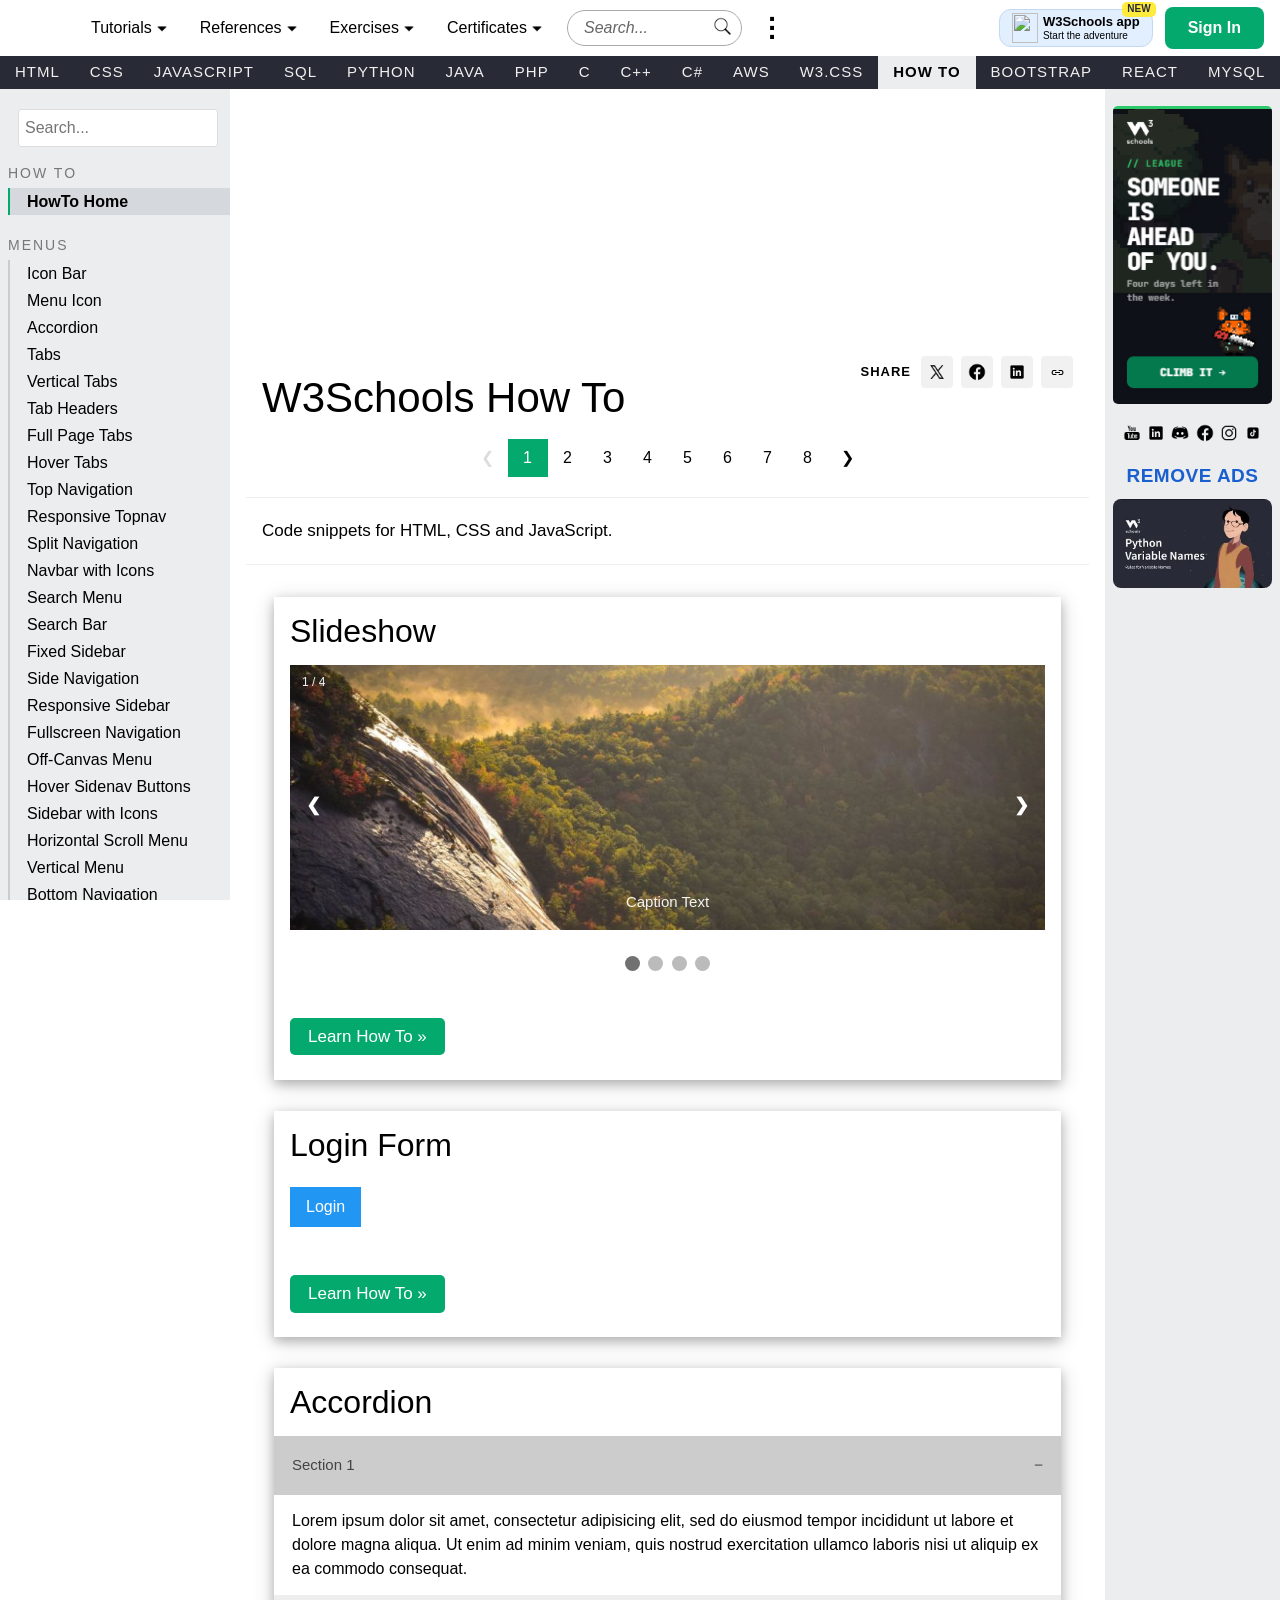
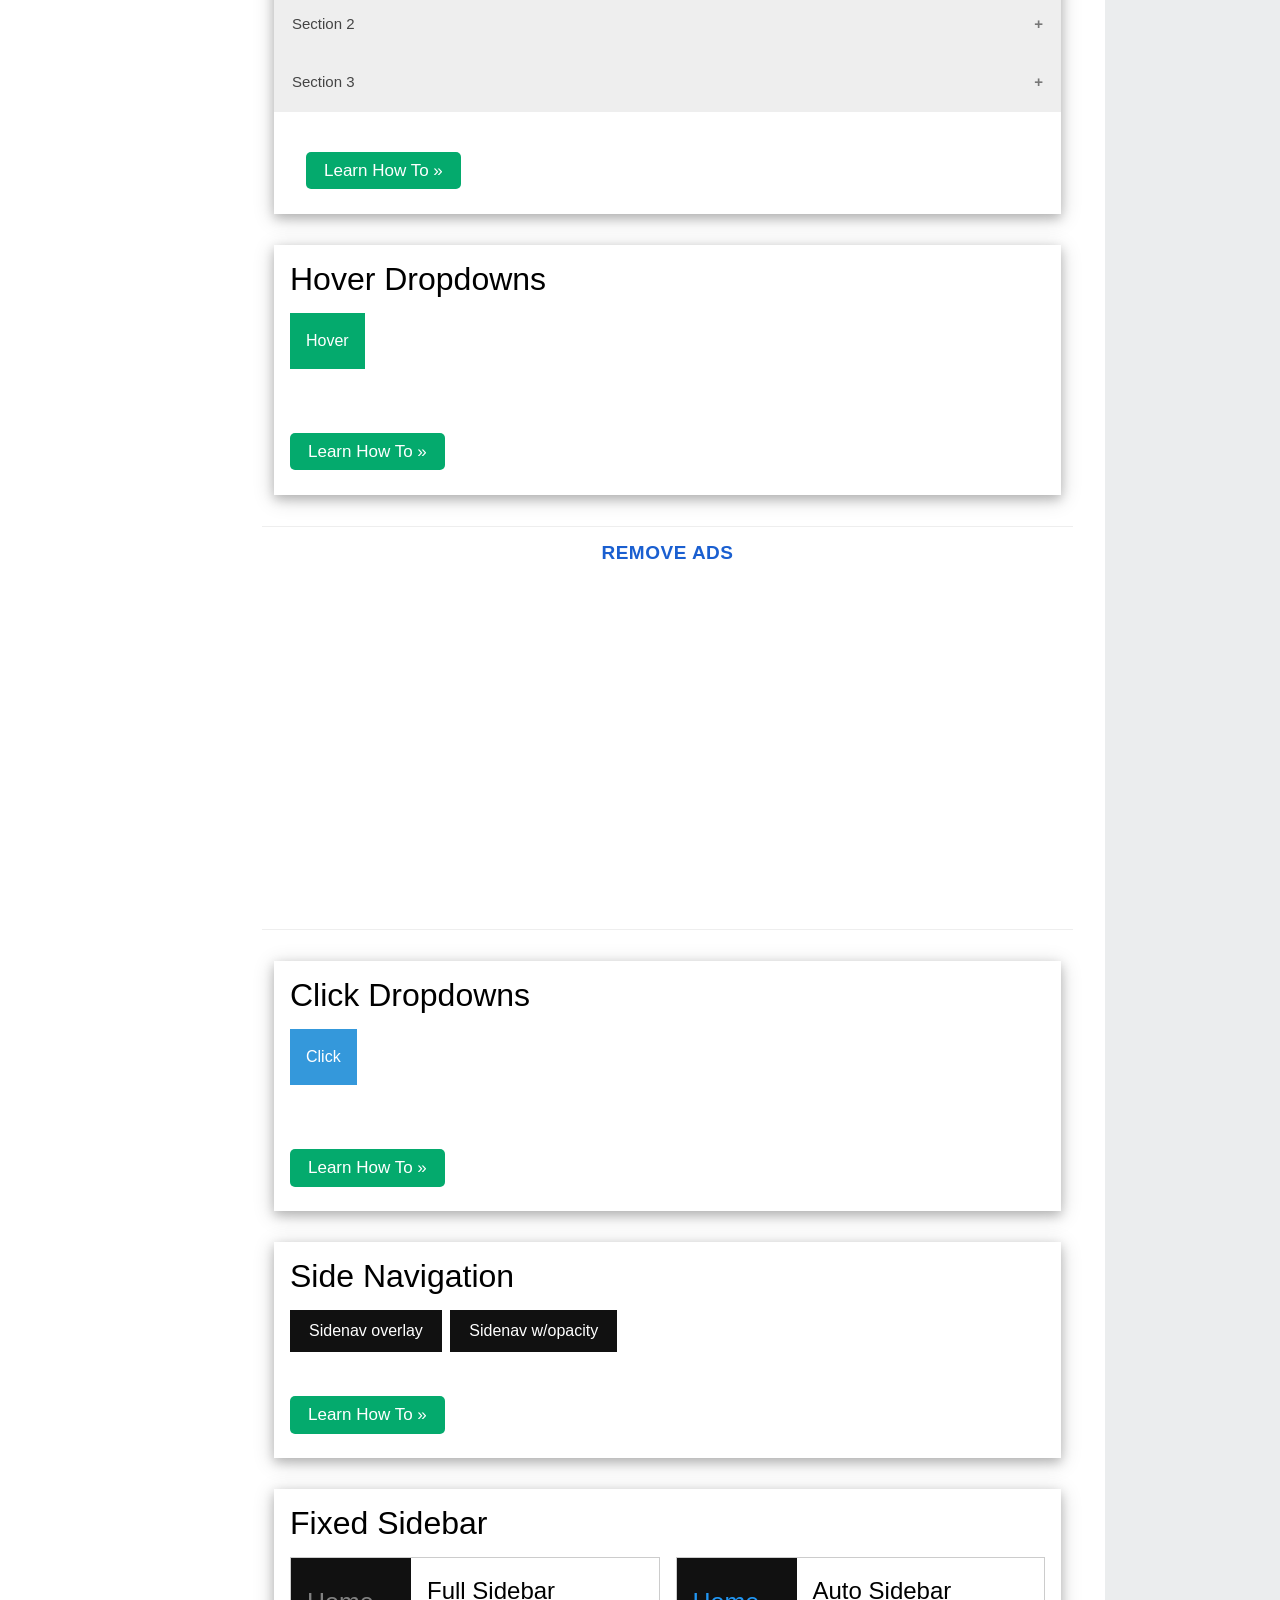
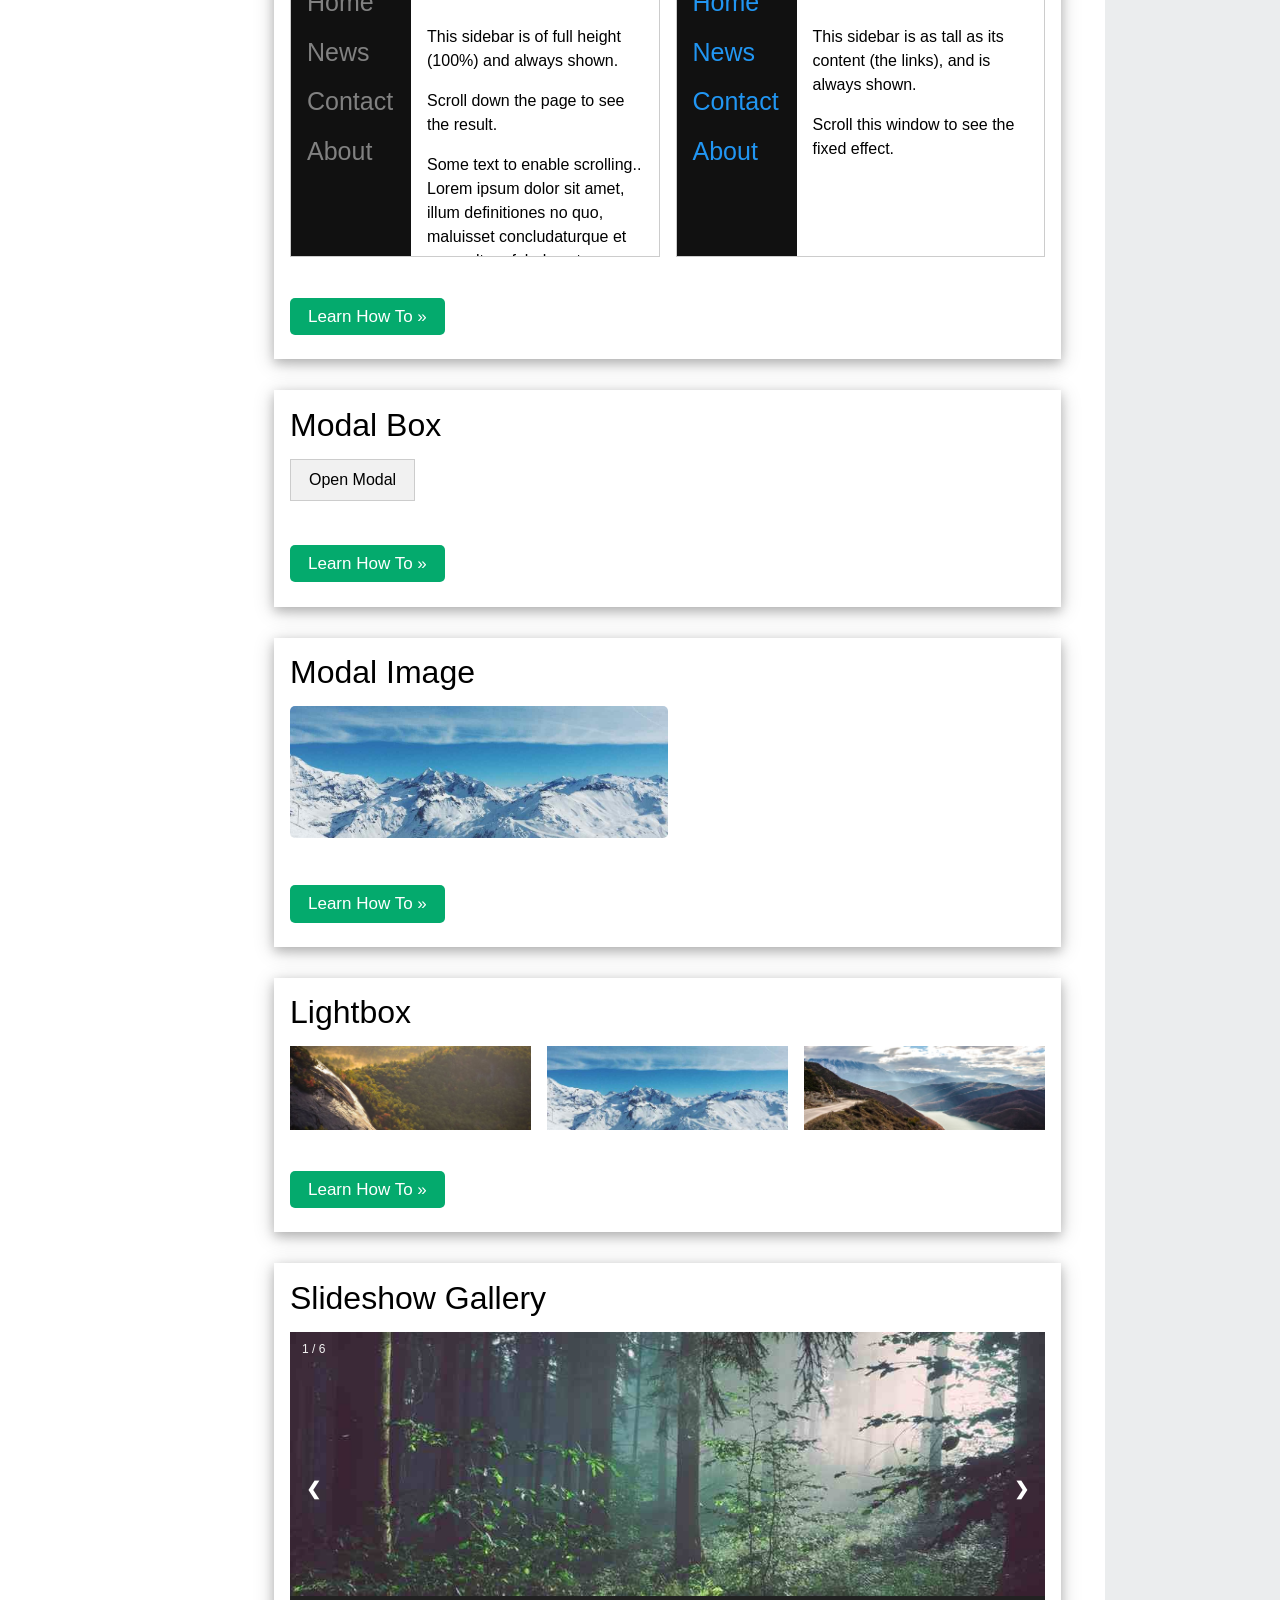
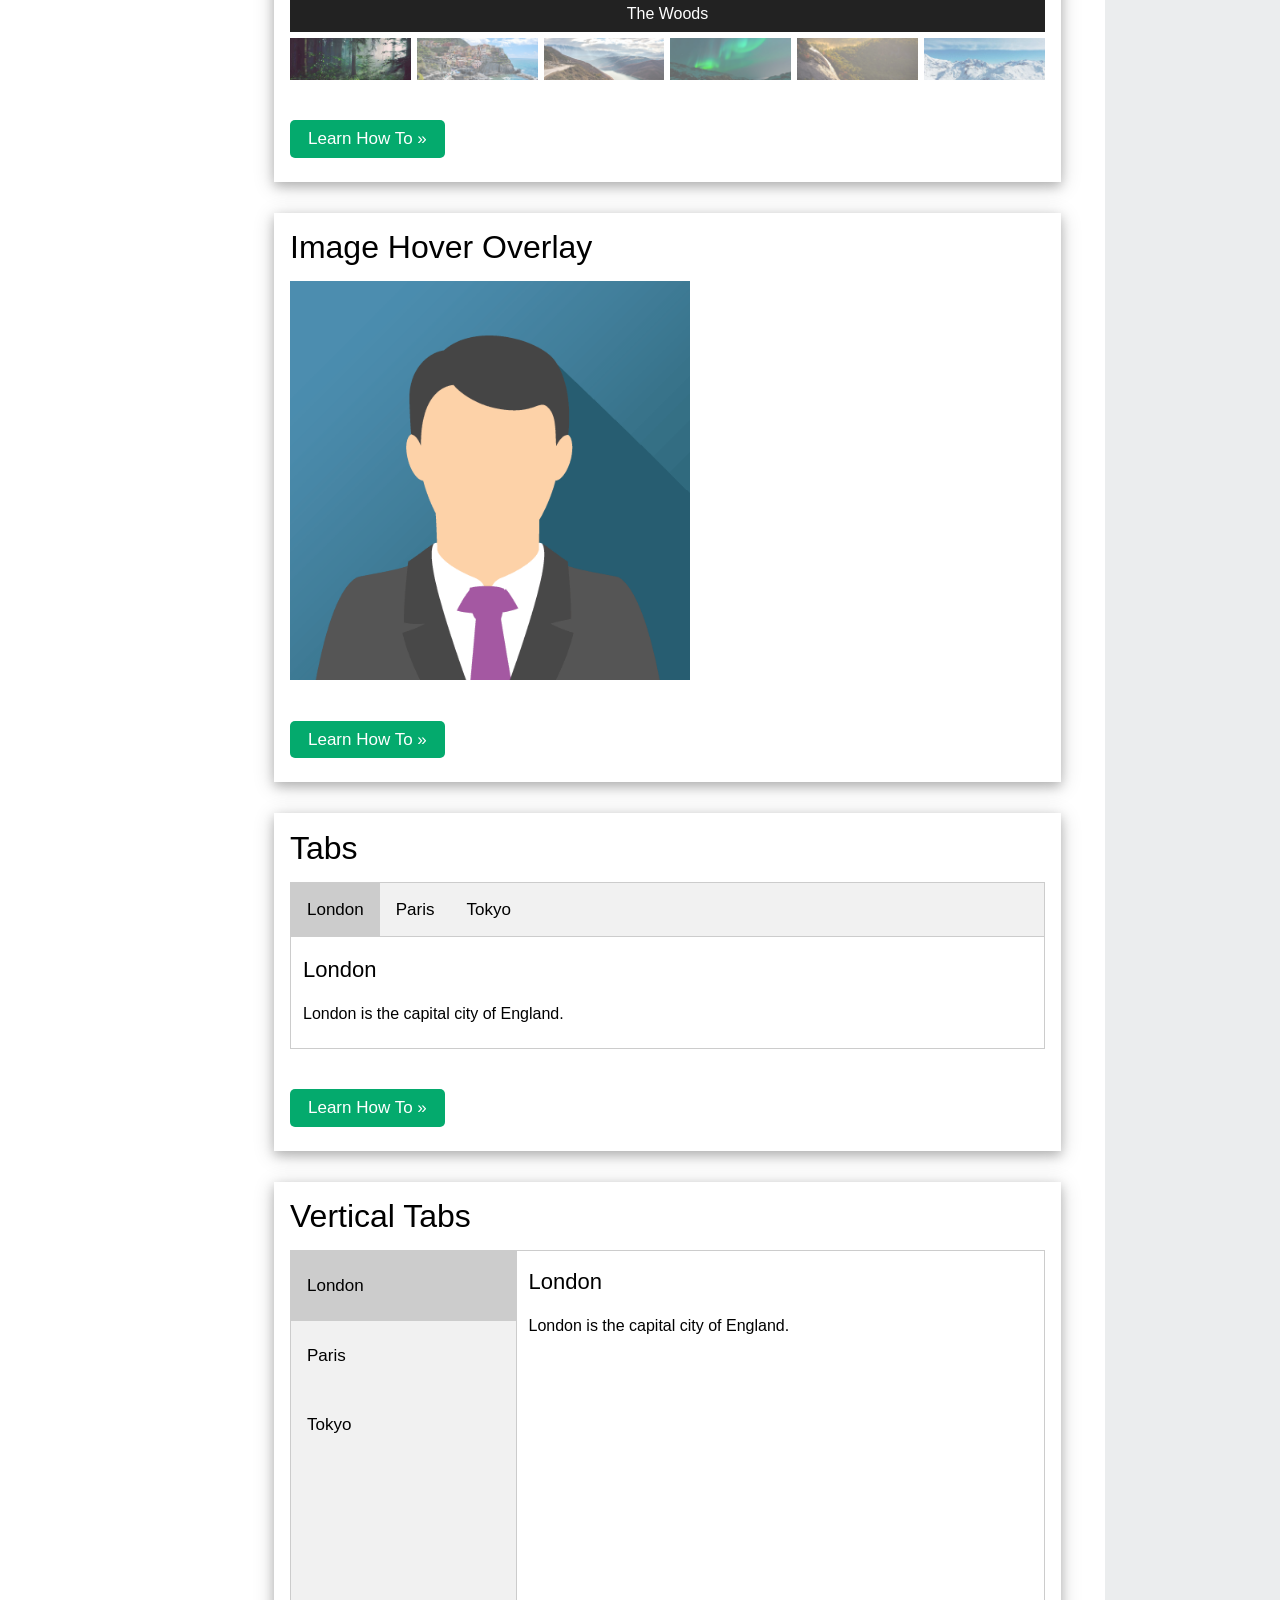
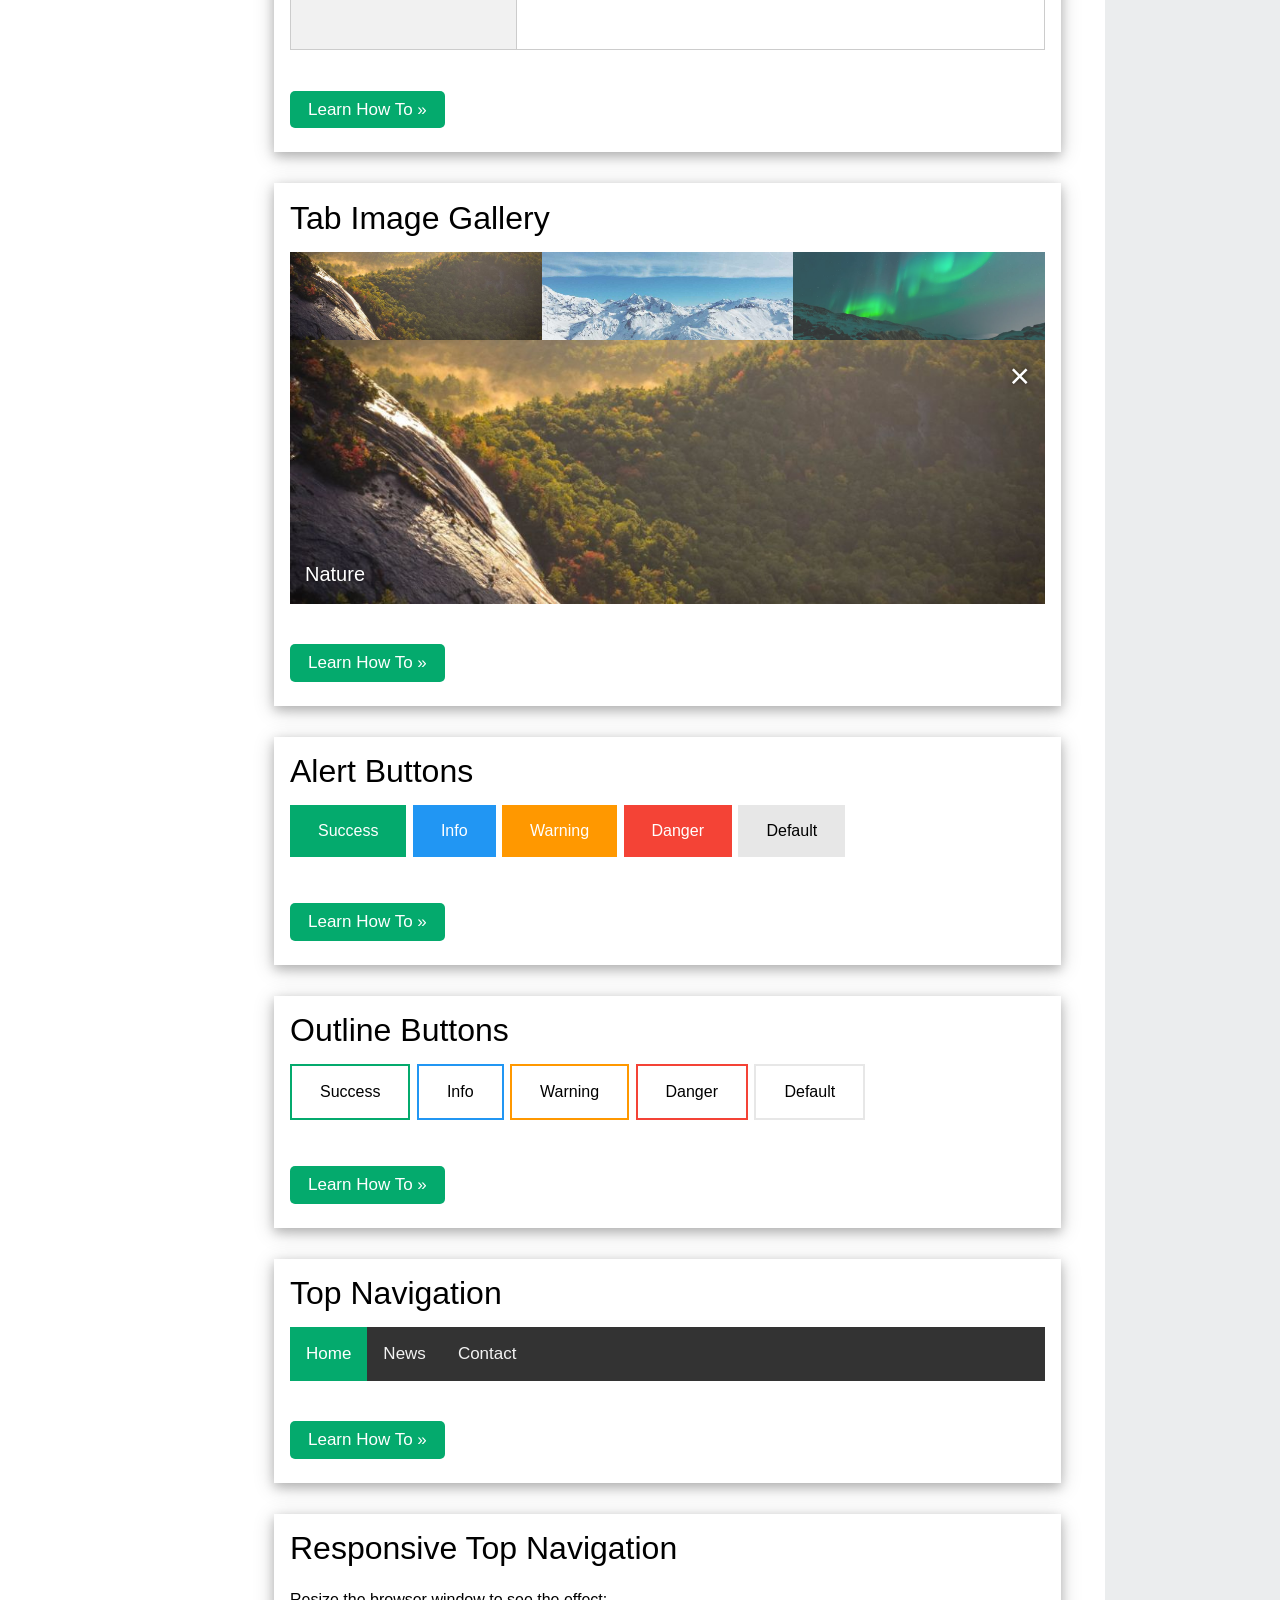
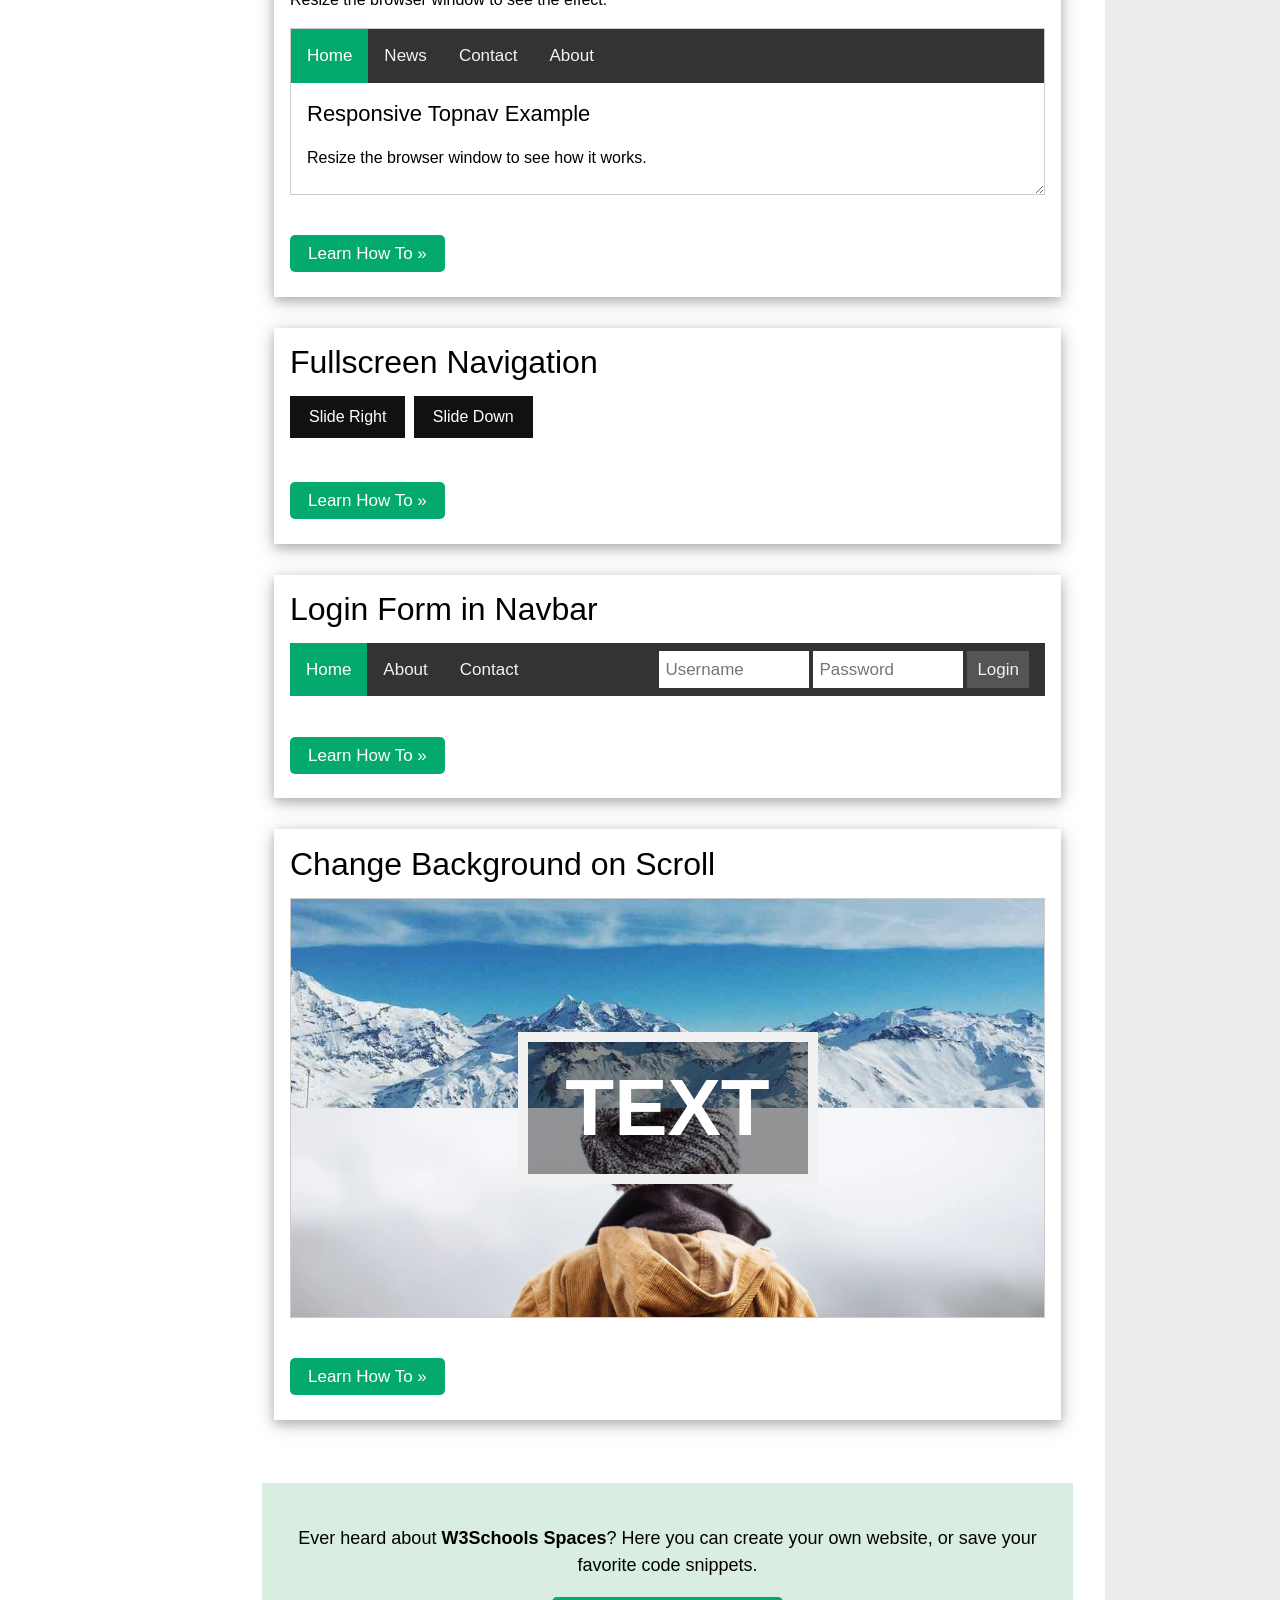
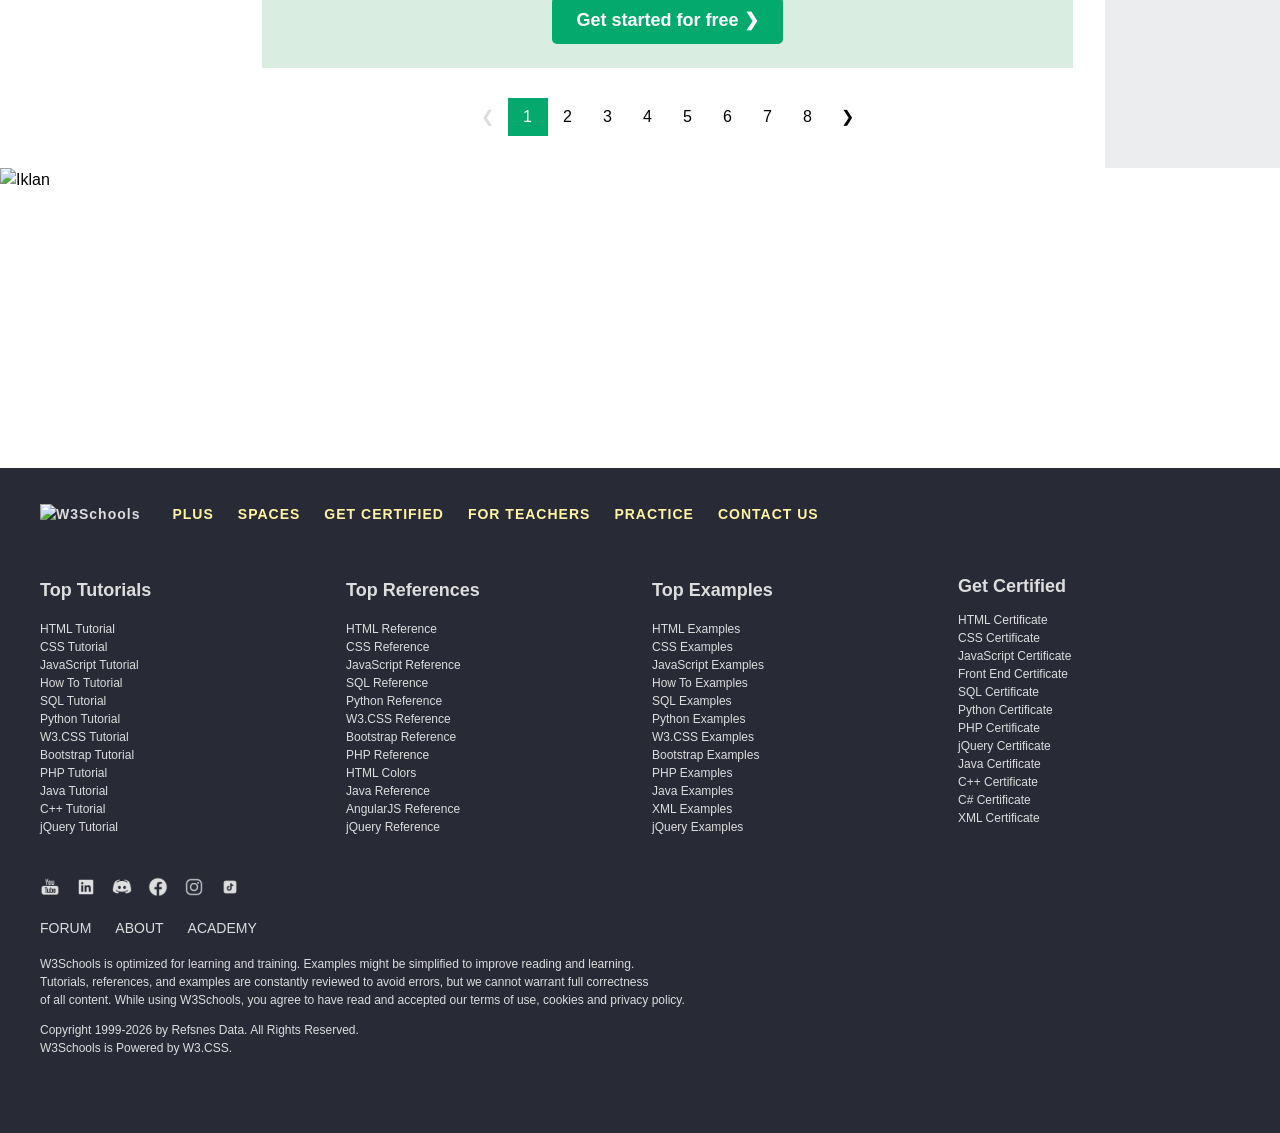
==== commit 7525e48d: "Change greeting from 'Hello World' to 'Goodbye World'" ====
--- a/index.html
+++ b/index.html
@@ -10,7 +10,7 @@
 <!-- All fonts, icons, and photos are stored in assets/. -->
 <link rel="icon" type="image/png" href="assets/icons/favicon.png">
 <link rel="shortcut icon" href="assets/icons/favicon.ico">
-<link rel="stylesheet" href="stylenorel.css">
+<link rel="stylesheet" href="style.css">
 </head>
 <body>
 <a class="skip-link" href="#">Skip to content</a>
--- a/style.css
+++ b/style.css
@@ -0,0 +1,1109 @@
+/* W3Schools How To recreation. HTML + CSS only.
+   Sections: fonts/reset, header, menu panels, page columns, footer, demos, responsive.
+   Existing project class names and CSS state switches are retained. */
+
+/* 1. Local fonts and a small icon mapping (no external icon library). */
+@font-face {
+  font-family: "Source Sans Pro";
+  src: url("assets/W3HomeSSans-400.woff2") format("woff2");
+  font-style: normal;
+  font-weight: 400;
+  font-display: swap;
+}
+@font-face {
+  font-family: "Source Sans Pro";
+  src: url("assets/source-sans-pro-v14-latin-600.woff2") format("woff2");
+  font-style: normal;
+  font-weight: 600;
+  font-display: swap;
+}
+@font-face {
+  font-family: "Source Sans Pro";
+  src: url("assets/source-sans-pro-v14-latin-700.woff2") format("woff2");
+  font-style: normal;
+  font-weight: 700;
+  font-display: swap;
+}
+@font-face {
+  font-family: "W3 Icons";
+  src: url("assets/fontawesome.woff2") format("woff2");
+  font-display: block;
+}
+:root {
+  --green: #04aa6d;
+  --green-dark: #059862;
+  --dark: #282a35;
+  --dark-2: #38444d;
+  --light: #ebedee;
+  --light-2: #f1f1f1;
+  --text: #000;
+  --muted: #555;
+  --bar-h: 56px;
+  --sub-h: 32.5px;
+  --font: "Source Sans Pro", "Segoe UI", Arial, sans-serif;
+}
+*, *::before, *::after { box-sizing: border-box; }
+html { -webkit-text-size-adjust: 100%; scroll-padding-top: 105px; }
+body { margin: 0; background: #fff; color: var(--text); font: 16px/1.5 Verdana, sans-serif; }
+img { max-width: 100%; height: auto; vertical-align: middle; }
+a { color: inherit; text-decoration: none; }
+button, input { font: inherit; }
+button { cursor: pointer; }
+h1, h2, h3, h4, h5 { font-family: "Segoe UI", Arial, sans-serif; font-weight: 400; line-height: 1.5; margin: 10px 0; }
+hr { border: 0; border-top: 1px solid #eee; margin: 20px 0; }
+a:focus-visible, button:focus-visible, summary:focus-visible, input:focus-visible { outline: 2px solid #0567bd; outline-offset: 3px; }
+.hidden-input, .visually-hidden { position: absolute; width: 1px; height: 1px; padding: 0; overflow: hidden; clip-path: inset(50%); white-space: nowrap; border: 0; }
+.skip-link { position: fixed; top: -80px; left: 12px; z-index: 150; background: #fff; padding: 12px; }
+.skip-link:focus { top: 8px; }
+.fa, .fa-brands { font-family: "W3 Icons"; font-style: normal; font-weight: normal; display: inline-block; line-height: 1; }
+.fa-caret-down::before { content: "\e809"; }
+.fa-search::before { content: "\e802"; }
+.fa-bars::before { content: "\f0c9"; }
+.fa-link { position: relative; width: 14px; height: 12px; }
+.fa-link::before, .fa-link::after { content: ""; position: absolute; top: 4px; width: 8px; height: 5px; border: 1px solid; border-radius: 4px; transform: rotate(-25deg); }
+.fa-link::before { left: 0; }
+.fa-link::after { right: 0; }
+.fa-youtube::before { content: "\e83f"; }
+.fa-linkedin::before { content: "\f30c"; }
+.fa-discord::before { content: "\e807"; }
+.fa-facebook::before, .fa-facebook-f::before { content: "\e806"; }
+.fa-instagram::before { content: "\f16d"; }
+.fa-google::before { content: "G"; font-family: Arial, sans-serif; font-weight: 700; }
+.fa-github::before { content: "\e82e"; }
+
+/* 2. Fixed-height white header and horizontally scrolling topic bar. */
+.topbar { position: sticky; top: 0; z-index: 50; height: var(--bar-h); display: flex; align-items: center; background: #fff; font: 16px/1.5 var(--font); }
+.logo { width: 75px; height: 56px; flex: none; padding: 8px 16px; color: var(--green); display: flex; align-items: center; }
+.logo-w3::before, .footer-logo::before { font-family: "W3 Icons"; content: "\e822"; font-size: 41px; line-height: 1; }
+.logo:hover { color: var(--green-dark); }
+.topmenu { display: flex; align-items: stretch; height: 100%; flex: none; }
+.tm-btn { display: flex; align-items: center; gap: 4px; padding: 0 16px; cursor: pointer; user-select: none; white-space: nowrap; }
+.tm-btn i { font-size: 12px; }
+.tm-btn:hover { background: var(--green); color: #fff; }
+.topright { display: flex; flex: 1; min-width: 0; align-items: center; gap: 12px; padding: 0 16px 0 8px; height: 100%; }
+.search { display: flex; position: relative; width: 175px; flex: none; height: 36px; }
+.search input[type="search"] { width: 100%; min-width: 0; height: 36px; padding: 5px 40px 5px 16px; border: 1px solid #aaa; border-radius: 25px; background: #fff; font-size: 16px; }
+.search input::placeholder { font-style: italic; color: #666; opacity: 1; }
+.search button { position: absolute; right: 2px; top: 2px; height: 32px; width: 34px; border: 0; background: transparent; color: #000; border-radius: 50%; font-size: 19px; }
+.search button:hover { background: #eee; }
+.tm-services { width: 36px; height: 36px; padding: 0; flex: none; justify-content: center; border-radius: 50%; }
+.tm-services span { font: 700 27px/1 Arial, sans-serif; }
+.header-extras { display: flex; gap: 4px; margin-left: auto; }
+.header-extras a { padding: 8px 12px; border-radius: 24px; }
+.header-extras a:hover { background: #f1f1f1; }
+.app-pill { position: relative; display: flex; flex: none; gap: 5px; align-items: center; padding: 3px 12px; background: #e1efff; border: 1px solid #c2d9f2; border-radius: 12px; font-size: 13px; line-height: 1.05; font-weight: 700; }
+.app-pill:hover { background: #cfe5ff; }
+.app-lynx { width: 26px; height: 30px; object-fit: contain; }
+.app-new { position: absolute; right: -4px; top: -8px; color: #282a35; background: #ffeb3b; border-radius: 5px; padding: 2px 5px; font-size: 10px; }
+.app-text small { display: block; font-size: 10px; font-weight: 400; padding-top: 2px; }
+.signin, .paid-courses { flex: none; white-space: nowrap; padding: 9px 23px; border-radius: 8px; color: #fff; font-weight: 600; }
+.signin { background: var(--green); }
+.signin:hover { background: var(--green-dark); }
+.paid-courses { background: #9763f6; padding-inline: 16px; }
+.paid-courses:hover { background: #814fd4; }
+#tm-tutorials:checked ~ .topbar label[for="tm-tutorials"],
+#tm-references:checked ~ .topbar label[for="tm-references"],
+#tm-exercises:checked ~ .topbar label[for="tm-exercises"],
+#tm-certificates:checked ~ .topbar label[for="tm-certificates"],
+#tm-services:checked ~ .topbar label[for="tm-services"] { color: #fff; background: var(--dark); }
+.subnav { position: sticky; top: var(--bar-h); z-index: 48; display: flex; height: var(--sub-h); background: var(--dark); color: #f1f1f1; font-family: var(--font); }
+.subnav-scroll { display: flex; min-width: 0; overflow-x: auto; scrollbar-width: none; }
+.subnav-scroll::-webkit-scrollbar { display: none; }
+.subnav-scroll a { flex: none; font-size: 15px; padding: 5px 15px; line-height: 22.5px; letter-spacing: 1px; white-space: nowrap; }
+.subnav-scroll a:hover { background: #000; color: #fff; }
+.subnav-scroll a.active { background: var(--light); color: #000; font-weight: 700; }
+.subnav-toggle { display: none; width: 50px; flex: none; align-items: center; justify-content: center; cursor: pointer; }
+.subnav-toggle:hover { background: #000; }
+
+/* ---------- 3. Menu panels (Tutorials, References, ...) ---------- */
+.navpanel {
+  display: none;
+  position: fixed;
+  top: var(--bar-h);
+  left: 0;
+  right: 0;
+  z-index: 49;
+  max-height: calc(100vh - var(--bar-h));
+  overflow-y: auto;
+  background: var(--dark);
+  color: #fff;
+  box-shadow: 0 8px 20px rgba(0, 0, 0, .35);
+  animation: panelIn .25s ease;
+}
+@keyframes panelIn { from { opacity: 0; transform: translateY(-8px); } to { opacity: 1; transform: none; } }
+
+#tm-tutorials:checked ~ #panel-tutorials,
+#tm-references:checked ~ #panel-references,
+#tm-exercises:checked ~ #panel-exercises,
+#tm-certificates:checked ~ #panel-certificates,
+#tm-services:checked ~ #panel-services { display: block; }
+
+.navpanel .inner {
+  position: relative;
+  max-width: 1200px;
+  margin: 0 auto;
+  padding: 30px 24px 44px;
+}
+.navpanel h1 { font-size: 40px; font-weight: 700; margin-bottom: 6px; }
+.panel-lead { color: #d0d0d0; font-size: 18px; margin: 0 0 18px; }
+.panel-h {
+  font-size: 15px;
+  font-weight: 600;
+  letter-spacing: .8px;
+  color: #a6a9b3;
+  margin: 22px 0 12px;
+}
+.panel-tip { color: #d0d0d0; margin: 0 0 12px; }
+.panel-tip a { color: var(--green); text-decoration: underline; }
+
+.panel-close {
+  position: absolute;
+  top: 10px;
+  right: 24px;
+  font-size: 40px;
+  line-height: 1;
+  color: #fff;
+  cursor: pointer;
+  transition: color .2s;
+}
+.panel-close:hover { color: var(--green); }
+
+.panel-grid { display: grid; gap: 10px; }
+.links-grid { grid-template-columns: repeat(auto-fill, minmax(150px, 1fr)); }
+.cards-grid { grid-template-columns: repeat(auto-fill, minmax(180px, 1fr)); }
+.services-grid { grid-template-columns: repeat(3, 1fr); gap: 12px; }
+
+.links-grid a {
+  background: var(--dark-2);
+  padding: 8px 14px;
+  border-radius: 4px;
+  transition: background-color .2s;
+}
+.links-grid a:hover { background: var(--green); }
+
+.cards-grid a {
+  display: block;
+  background: var(--dark-2);
+  padding: 12px 14px;
+  border-radius: 4px;
+  transition: background-color .2s;
+}
+.cards-grid h4 { font-size: 20px; font-weight: 600; }
+.cards-grid span { color: #c5c7cf; font-size: 14px; }
+.cards-grid a:hover { background: var(--green); }
+.cards-grid a:hover span { color: #fff; }
+
+.services-grid a {
+  display: block;
+  background: var(--dark-2);
+  padding: 14px 16px;
+  border-radius: 4px;
+  transition: background-color .2s, transform .2s;
+}
+.services-grid a:hover { background: var(--green); transform: translateY(-2px); }
+.services-grid b { display: block; font-size: 18px; }
+.services-grid span { display: block; color: #d0d0d0; font-size: 14px; line-height: 1.4; }
+.services-grid em {
+  font-style: normal;
+  font-size: 10px;
+  background: var(--green);
+  padding: 1px 5px;
+  border-radius: 3px;
+  vertical-align: middle;
+}
+.services-grid a:hover span { color: #fff; }
+
+.social-signin, .social { display: flex; gap: 10px; margin: 6px 0 0; }
+.social-signin a, .social a {
+  width: 38px;
+  height: 38px;
+  display: grid;
+  place-items: center;
+  border-radius: 50%;
+  background: #fff;
+  color: var(--dark);
+  transition: background-color .2s, color .2s;
+}
+.social-signin a:hover, .social a:hover { background: var(--green); color: #fff; }
+
+.services-contact { margin-top: 28px; }
+.services-contact h4 { font-size: 20px; margin-bottom: 6px; }
+.services-contact p { margin: 0 0 8px; color: #d0d0d0; }
+
+.mobile-shortcuts { display: none; }
+
+
+/* 4. Page columns. At 1440px: 230px sidebar, 5/6 article, 1/6 right rail. */
+.layout { display: grid; grid-template-columns: 230px minmax(0, 5fr) minmax(0, 1fr); align-items: start; }
+.leftmenu { position: sticky; top: calc(var(--bar-h) + var(--sub-h)); align-self: start; grid-column: 1; grid-row: 1; z-index: 40; width: 230px; height: calc(100vh - var(--bar-h) - var(--sub-h)); overflow-y: auto; background: var(--light); scrollbar-color: #aaa #f1f1f1; }
+.leftmenu-inner { padding: 20px 0 40px 8px; }
+.sidebar-search { padding: 0 12px 20px 10px; }
+.sidebar-search input[type="search"] { width: 100%; min-width: 0; padding: 6px; border: 1px solid #ddd; border-radius: 3px; font: 16px/1.5 var(--font); background: #fff; }
+.leftmenu h2 { font-size: 14px; font-weight: 500; text-transform: uppercase; letter-spacing: 2px; color: #777; margin: 20px 0 4px; }
+.leftmenu h2.lm-title { margin-top: -4px; }
+.leftmenu a { display: block; margin-left: 0; padding: 2px 15px 1px 17px; border-left: 2px solid #ccc; font: 16px/24px var(--font); }
+.leftmenu a:hover { background: #d5d8dc; }
+.leftmenu a.lm-home { font-weight: 700; background: #d5d8dc; border-left-color: var(--green); }
+.content { grid-column: 2; min-width: 0; padding: 17.5px 32px 32px; }
+.leaderboard { height: 250px; }
+.share { display: flex; float: right; align-items: center; gap: 8px; font: 600 13px/1.5 var(--font); }
+.share > span { letter-spacing: 1px; margin-right: 2px; }
+.share a { display: grid; place-items: center; width: 32px; height: 32px; border-radius: 4px; background: #f1f1f1; color: #333; font: 18px/1 Arial, sans-serif; }
+.share a:hover { background: #ddd; }
+.share a:last-child { font-size: 13px; }
+.content h1 { font-size: 42px; font-weight: 400; line-height: 1.5; margin: 10px 0; }
+.color_h1 { color: inherit; }
+.intro { font-size: 17px; margin: 20.4px 0; }
+.content > hr { margin-inline: -16px; }
+.howtopag { display: flex; width: fit-content; max-width: 100%; margin: 0 auto; clear: both; }
+.howtopag_item { display: block; flex: 0 1 40px; width: 40px; padding: 7px 0; text-align: center; font-size: 16px; }
+.howtopag_item:hover { background: #ddd; }
+.howtopag_item.pagactive { color: #fff; background: var(--green); }
+.howtopag_item.pagdisabled { color: #ddd; background: transparent; }
+.howtocontainer { padding: 12px; }
+.demo { display: flow-root; position: relative; margin: 0 auto 31px; max-width: 1000px; padding: 0.16px 16px; background: #fff; box-shadow: 0 4px 10px rgba(0,0,0,.2), 0 4px 20px rgba(0,0,0,.19); }
+.demo h2 { font-size: 32px; font-weight: 400; margin: 10px 0; }
+.demo h2 a:hover { text-decoration: none; color: var(--green); }
+.demo > p { margin: 16px 0; }
+.learn { display: inline-block; padding: 6px 18px; border-radius: 5px; font: 400 17px/25.5px var(--font); background: var(--green); color: #fff; }
+.learn:hover { background: var(--green-dark); box-shadow: 0 4px 10px #0003; }
+.demo > .learn-wrap { margin: 16px -16px 0; padding: 24.2px 16px; }
+.learn-wrap .learn { margin-top: 0; }
+#slideshow .pages { margin: 0; }
+#slideshow .dots { padding-top: 14px; }
+.fixed-demo-row { display: grid; grid-template-columns: repeat(2, minmax(0, 1fr)); gap: 16px; }
+.fixed-demo-row .frame { height: 300px; margin-bottom: 0; }
+#modal-image .myimg-wrap { width: 50%; }
+#modal-image .myimg { width: 100%; }
+#image-overlay .ov-container { width: 400px; }
+#vertical-tabs .vtab-nav, #vertical-tabs .vtab-pages { height: 400px; }
+.mid-ad { height: 404px; border-block: 1px solid #eee; margin: 0 -12px 31px; padding-top: 12px; }
+#login-form .btn-form { padding: 8px 16px; font-size: 16px; }
+#accordion { padding-inline: 0; }
+#accordion h2, #accordion .learn-wrap { margin-left: 16px; margin-right: 16px; }
+.spaces-promo { display: block; padding: 24px; margin: 20px 0 30px; background: #d9eee1; text-align: center; }
+.spaces-promo p { font-size: 18px; }
+.spaces-btn { display: inline-block; background: var(--green); color: #fff; border-radius: 5px; font: 600 18px/1.5 var(--font); padding: 10px 24px; }
+.spaces-btn:hover { background: var(--green-dark); }
+
+/* Right rail: a reference promo plus intentionally empty advertisement slots. */
+.rightcol { grid-column: 3; align-self: stretch; min-width: 0; padding: 17px 8px 40px; text-align: center; background: var(--light); }
+.right-inner { display: flex; flex-direction: column; align-items: center; gap: 20px; }
+.course-banner img { width: 160px; border-radius: 5px; }
+.right-social { display: flex; flex-wrap: nowrap; justify-content: center; gap: clamp(3px, .45vw, 6px); width: 100%; font-size: clamp(14px, 1.45vw, 20px); }
+.right-social a { display: block; line-height: 0; }
+.right-social a:hover { color: var(--green); }
+.ad-box { width: 100%; }
+.remove-ads { display: block; color: #1a5fd0; font: 700 19px/1.5 var(--font); letter-spacing: .5px; text-align: center; }
+.remove-ads:hover { text-decoration: none; }
+.ad-placeholder { min-height: 600px; margin-top: 8px; }
+.ad-img { display: block; width: 100%; height: auto; border-radius: 8px; }
+
+/* 5. Existing promotion cards moved above the normal-flow footer. */
+.footer-promos { display: grid; grid-template-columns: 1fr 1fr; gap: 24px; padding: 32px; margin-left: 0; background: #edf6f0; font-family: var(--font); }
+.adventure-card, .progress-card { padding: 24px; border-radius: 12px; border: 1px solid #d7ded9; background: #fff; }
+.adventure-card { grid-column: 2; grid-row: 1; }
+.progress-card { grid-column: 1; grid-row: 1; }
+.footer-promos h2 { font: 700 25px/1.2 var(--font); margin: 10px 0 16px; }
+.footer-promos h2 small { display: block; margin-top: 5px; font-size: 15px; font-weight: 400; }
+.badge-new, .badge-free { font: 700 11px/1.5 var(--font); text-transform: uppercase; letter-spacing: 1px; color: var(--green-dark); }
+.store-btn { display: inline-block; background: #000; color: #fff; border-radius: 8px; padding: 8px 14px; margin: 0 6px 8px 0; font-size: 17px; line-height: 1.15; }
+.store-btn small { display: block; font-size: 10px; }
+.store-btn:hover { background: #333; }
+.stats { list-style: none; padding: 0; display: grid; grid-template-columns: repeat(2, 1fr); gap: 12px; }
+.stats li { padding: 10px 14px; background: #f1f6f3; border-radius: 8px; }
+.stats span { display: block; font-size: 13px; color: #555; }
+.stats b { font-size: 24px; }
+.signin-track { display: inline-block; padding: 10px 18px; border-radius: 6px; background: var(--green); color: #fff; font-weight: 600; }
+.signin-track:hover { background: var(--green-dark); }
+.bottombar { display: flex; align-items: center; flex-wrap: wrap; gap: 24px; padding: 36px 40px 30px; margin-left: 0; background: var(--dark); color: #fff4a3; font: 600 14px/1.5 var(--font); letter-spacing: 1px; }
+.bottombar a:hover, .bb-contact:hover { color: #fff4a3; text-decoration: none; }
+.bb-url { color: #ddd; margin-right: 8px; }
+.footer-logo::before { font-size: 46px; }
+.bb-contact { cursor: pointer; }
+.footer { padding: 12px 40px 64px; margin-left: 0; color: #ddd; background: var(--dark); font-family: var(--font); }
+.footer-inner { max-width: 1300px; margin: auto; }
+.footer-cols { display: grid; grid-template-columns: repeat(4, 1fr); gap: 24px; }
+.footer-cols h5 { font: 700 18px/1.5 var(--font); margin: 10px 0 16px; }
+.footer-cols a { display: block; font-size: 12px; line-height: 18px; }
+.footer-cols h5 a { font-size: inherit; }
+.footer a:hover { color: #fff4a3; }
+.footer-social { display: flex; gap: 16px; margin: 36px 0 16px; font-size: 20px; }
+.footer-links { display: flex; gap: 24px; font-size: 14px; margin-bottom: 16px; }
+.footer-legal { font-size: 12px; line-height: 1.5; margin: 12px 0; }
+.footer-legal a { text-decoration: none; }
+
+/* Contact modal (CSS-only) */
+.contact-modal {
+  display: none;
+  position: fixed;
+  inset: 0;
+  z-index: 100;
+  align-items: center;
+  justify-content: center;
+  padding: 16px;
+  background: rgba(0, 0, 0, .55);
+}
+#contact-toggle:checked ~ .contact-modal { display: flex; }
+.contact-box {
+  position: relative;
+  width: 100%;
+  max-width: 520px;
+  background: #fff;
+  padding: 28px 30px 20px;
+  border-radius: 6px;
+  box-shadow: 0 8px 30px rgba(0, 0, 0, .35);
+  animation: zoomIn .3s;
+}
+.contact-box h2 { font-size: 24px; margin-bottom: 6px; }
+.contact-box p { margin: 0 0 18px; }
+.contact-close { position: absolute; top: 6px; right: 14px; font-size: 32px; cursor: pointer; color: #777; }
+.contact-close:hover { color: #000; }
+
+/* ---------- 7. Shared demo pieces ---------- */
+@keyframes zoomIn { from { transform: scale(0); } to { transform: scale(1); } }
+@keyframes fade { from { opacity: .4; } to { opacity: 1; } }
+@keyframes topSlide { from { top: -300px; opacity: 0; } to { top: 0; opacity: 1; } }
+
+.btn-plain {
+  display: inline-block;
+  background: var(--light-2);
+  border: 1px solid #ccc;
+  padding: 8px 18px;
+  margin: 0 4px 4px 0;
+  font-size: 16px;
+  cursor: pointer;
+  user-select: none;
+  transition: background-color .2s;
+}
+.btn-plain:hover { background: #ddd; }
+
+/* Modal shell */
+.modal {
+  display: none;
+  position: fixed;
+  inset: 0;
+  z-index: 60;
+  overflow: auto;
+  background: rgba(0, 0, 0, .4);
+  padding-top: 40px;
+}
+.modal-toggle:checked ~ .modal { display: block; }
+
+.close {
+  color: #aaa;
+  font-size: 28px;
+  font-weight: 700;
+  cursor: pointer;
+}
+
+/* ---- 1. Slideshow (also reused by the gallery) ---- */
+.pager .pages { position: relative; max-width: 1000px; margin: 0 auto; }
+.slide { display: none; position: relative; }
+.slide img { display: block; width: 100%; vertical-align: middle; }
+.fade { animation: fade 1.5s; }
+
+.ss-num { position: absolute; top: 0; left: 0; z-index: 1; color: #f2f2f2; font-size: 12px; padding: 8px 12px; }
+.ss-text { position: absolute; bottom: 8px; width: 100%; text-align: center; color: #f2f2f2; font-size: 15px; padding: 8px 12px; }
+.ss-prev, .ss-next {
+  position: absolute;
+  top: 50%;
+  margin-top: -22px;
+  padding: 16px;
+  color: #fff;
+  font-weight: 700;
+  font-size: 18px;
+  cursor: pointer;
+  user-select: none;
+  transition: background-color .6s ease;
+}
+.ss-prev { left: 0; border-radius: 0 3px 3px 0; }
+.ss-next { right: 0; border-radius: 3px 0 0 3px; }
+.ss-prev:hover, .ss-next:hover { background: rgba(0, 0, 0, .8); }
+
+.ss input:nth-of-type(1):checked ~ .pages .slide:nth-child(1),
+.ss input:nth-of-type(2):checked ~ .pages .slide:nth-child(2),
+.ss input:nth-of-type(3):checked ~ .pages .slide:nth-child(3),
+.ss input:nth-of-type(4):checked ~ .pages .slide:nth-child(4) { display: block; }
+
+.dots { text-align: center; margin-top: 10px; }
+.dots label {
+  display: inline-block;
+  height: 15px;
+  width: 15px;
+  margin: 0 2px;
+  background: #bbb;
+  border-radius: 50%;
+  cursor: pointer;
+  transition: background-color .6s ease;
+}
+.dots label:hover,
+.ss input:nth-of-type(1):checked ~ .dots label:nth-child(1),
+.ss input:nth-of-type(2):checked ~ .dots label:nth-child(2),
+.ss input:nth-of-type(3):checked ~ .dots label:nth-child(3),
+.ss input:nth-of-type(4):checked ~ .dots label:nth-child(4) { background: #717171; }
+
+/* ---- 2. Login form ---- */
+.btn-form {
+  display: inline-block;
+  background: #2196f3;
+  color: #fff;
+  padding: 14px 20px;
+  margin: 8px 0;
+  border: 0;
+  font-size: 16px;
+  cursor: pointer;
+  transition: opacity .2s;
+}
+.btn-form:hover { opacity: .8; }
+.btn-form.wide { width: 100%; }
+
+.modal .modal-content { position: relative; }
+.modal-content.animate { animation: zoomIn .6s; }
+
+#login-form .modal-content {
+  background: #fefefe;
+  margin: 5% auto 15% auto;
+  border: 1px solid #888;
+  width: 40%;
+  min-width: 300px;
+}
+.imgcontainer { position: relative; text-align: center; margin: 24px 0 12px; }
+.imgcontainer .close { position: absolute; top: -16px; right: 25px; color: #000; font-size: 35px; }
+.imgcontainer .close:hover { color: red; }
+.avatar { width: 200px; height: 200px; border-radius: 50%; }
+
+#login-form .container { padding: 16px; }
+#login-form .container.gray { background: #f1f1f1; display: flow-root; }
+#login-form input[type="text"],
+#login-form input[type="password"] {
+  display: block;
+  width: 100%;
+  padding: 12px 20px;
+  margin: 8px 0;
+  border: 1px solid #ccc;
+  font-size: 16px;
+}
+#login-form input:focus { outline: 2px solid var(--green); outline-offset: -1px; }
+.remember { display: block; margin: 6px 0; font-size: 16px; }
+.cancelbtn {
+  float: left;
+  background: #f44336;
+  color: #fff;
+  padding: 14px 20px;
+  cursor: pointer;
+  transition: opacity .2s;
+}
+.cancelbtn:hover { opacity: .8; }
+.psw { float: right; padding-top: 16px; }
+.psw a { color: dodgerblue; }
+
+/* ---- 3. Accordion ---- */
+.acc summary {
+  display: block;
+  list-style: none;
+  background: #eee;
+  color: #444;
+  cursor: pointer;
+  padding: 18px;
+  font-size: 15px;
+  transition: background-color .4s;
+}
+.acc summary::-webkit-details-marker { display: none; }
+.acc summary::after { content: "\002B"; color: #777; font-weight: 700; float: right; margin-left: 5px; }
+.acc[open] summary::after { content: "\2212"; }
+.acc[open] summary, .acc summary:hover { background: #ccc; }
+.acc-panel { padding: 0 18px; background: #fff; overflow: hidden; animation: fade .5s; }
+.acc-panel p { margin: 14px 0; }
+
+/* ---- 4/5. Dropdowns ---- */
+.dropdown { position: relative; display: inline-block; }
+.dropbtn {
+  display: inline-block;
+  color: #fff;
+  padding: 16px;
+  font-size: 16px;
+  border: 0;
+  cursor: pointer;
+  user-select: none;
+}
+.dropbtn.green { background: var(--green); }
+.dropbtn.blue { background: #3498db; }
+.dropdown-content {
+  display: none;
+  position: absolute;
+  background: #f1f1f1;
+  min-width: 160px;
+  box-shadow: 0 8px 16px 0 rgba(0, 0, 0, .2);
+  z-index: 3;
+}
+.dropdown-content a { display: block; color: #000; padding: 12px 16px; transition: background-color .15s; }
+.dropdown-content a:hover { background: #ddd; }
+.hover-dd:hover .dropdown-content,
+.hover-dd:focus-within .dropdown-content { display: block; }
+.hover-dd:hover .dropbtn { background: #3e8e41; }
+.dd-toggle:checked ~ .dropdown-content { display: block; }
+.click-dd .dropbtn:hover, .dd-toggle:checked ~ .dropbtn { background: #2980b9; }
+.dd-space { height: 24px; }
+
+/* ---- 6. Side navigation ---- */
+.sidenav {
+  position: fixed;
+  top: 0;
+  left: 0;
+  z-index: 70;
+  height: 100%;
+  width: 0;
+  overflow-x: hidden;
+  white-space: nowrap;
+  background: #111;
+  padding-top: 60px;
+  transition: width .5s;
+}
+.sidenav.sidenav-opacity { background: rgba(0, 0, 0, .82); }
+.sidenav a {
+  display: block;
+  padding: 8px 8px 8px 32px;
+  font-size: 25px;
+  color: #818181;
+  transition: color .3s;
+}
+.sidenav a:hover { color: #f1f1f1; }
+.sidenav .closebtn {
+  position: absolute;
+  top: 0;
+  right: 25px;
+  margin-left: 50px;
+  font-size: 36px;
+  color: #818181;
+  cursor: pointer;
+}
+.sidenav .closebtn:hover { color: #f1f1f1; }
+#sn-a:checked ~ .sidenav:not(.sidenav-opacity) { width: 250px; }
+#sn-b:checked ~ .sidenav-opacity { width: 250px; }
+#sn-a ~ .btn-plain, #sn-b ~ .btn-plain {
+  background: #111;
+  color: #fff;
+  border-color: #111;
+}
+#sn-a ~ .btn-plain:hover, #sn-b ~ .btn-plain:hover { background: #444; }
+
+/* ---- 7. Fixed sidebar (inline mock frames) ---- */
+.frame {
+  position: relative;
+  border: 1px solid #ccc;
+  margin: 0 0 16px;
+  overflow: auto;
+  background: #fff;
+}
+.mini-fixed { display: flex; height: 250px; overflow: hidden; }
+.mini-side { flex: none; width: 120px; background: #111; overflow: auto; padding-top: 20px; }
+.mini-side a { display: block; color: #818181; padding: 6px 8px 6px 16px; font-size: 25px; }
+.mini-side a:hover:not(.active) { background: #555; color: #fff; }
+.mini-side a.active { background: transparent; color: #818181; }
+.mini-main { flex: 1; padding: 1px 16px; overflow: auto; }
+.mini-main h2 { font-size: 24px; margin: 14px 0 8px; }
+.mini-narrow { height: 250px; }
+.mini-narrow .mini-side { width: 120px; }
+.mini-narrow .mini-side a { padding: 6px 8px 6px 16px; font-size: 25px; color: #2196f3; }
+
+/* ---- 8. Modal box ---- */
+.mb-content {
+  background: #fefefe;
+  margin: 8% auto;
+  padding: 0;
+  border: 1px solid #888;
+  width: 80%;
+  max-width: 900px;
+  box-shadow: 0 4px 8px 0 rgba(0, 0, 0, .2), 0 6px 20px 0 rgba(0, 0, 0, .19);
+  animation: topSlide .4s;
+}
+.mb-header, .mb-footer { padding: 2px 16px; background: #5cb85c; color: #fff; display: flow-root; }
+.mb-header h2 { font-size: 28px; margin: 14px 0; }
+.mb-footer h3 { font-size: 20px; margin: 12px 0; }
+.mb-body { padding: 2px 16px; }
+.mb-body a { color: var(--green-dark); text-decoration: underline; }
+.mb-close { float: right; color: #fff; font-size: 28px; margin-top: 8px; }
+.mb-close:hover { color: #000; }
+
+/* ---- 9. Modal image ---- */
+.myimg-wrap { display: inline-block; cursor: pointer; }
+.myimg { border-radius: 5px; transition: opacity .3s; display: block; }
+.myimg:hover { opacity: .7; }
+.modal-dark { background: rgba(0, 0, 0, .9); padding-top: 90px; }
+.modal-img { display: block; margin: auto; width: 80%; max-width: 700px; animation: zoomIn .6s; }
+.modal-caption { margin: auto; width: 80%; max-width: 700px; text-align: center; color: #ccc; padding: 10px 0; }
+.img-close { position: absolute; top: 15px; right: 35px; color: #f1f1f1; font-size: 40px; transition: color .3s; }
+.img-close:hover { color: #bbb; }
+
+/* ---- 10. Lightbox ---- */
+.lb-row { display: flex; flex-wrap: wrap; margin: 0 -8px; }
+.lb-col { width: 33.333%; padding: 0 8px; }
+.lb-col label { display: block; cursor: pointer; transition: box-shadow .2s; }
+.lb-col label:hover { box-shadow: 0 4px 8px 0 rgba(0, 0, 0, .2), 0 6px 20px 0 rgba(0, 0, 0, .19); }
+.lb-col img { display: block; width: 100%; }
+
+.lb-modal { display: none; position: fixed; inset: 0; z-index: 60; overflow: auto; background: #000; padding-top: 60px; }
+.lb input:nth-of-type(2):checked ~ .lb-modal,
+.lb input:nth-of-type(3):checked ~ .lb-modal,
+.lb input:nth-of-type(4):checked ~ .lb-modal { display: block; }
+.lb-content { position: relative; margin: auto; width: 90%; max-width: 1200px; background: #fefefe; }
+.lb-close { position: absolute; top: 10px; right: 25px; z-index: 2; color: #fff; font-size: 35px; font-weight: 700; cursor: pointer; }
+.lb-close:hover { color: #999; }
+.lb-slide { display: none; position: relative; }
+.lb-slide > img { display: block; width: 100%; }
+.lb-cap { text-align: center; background: #000; color: #fff; padding: 8px 16px; }
+.lb-prev, .lb-next {
+  position: absolute;
+  top: 45%;
+  padding: 16px;
+  color: #fff;
+  font-weight: 700;
+  font-size: 20px;
+  cursor: pointer;
+  user-select: none;
+  transition: background-color .6s;
+}
+.lb-prev { left: 0; border-radius: 0 3px 3px 0; }
+.lb-next { right: 0; border-radius: 3px 0 0 3px; }
+.lb-prev:hover, .lb-next:hover { background: rgba(0, 0, 0, .8); }
+.lb-thumbs { display: flex; background: #000; padding: 6px 0 0; gap: 6px; }
+.lb-thumbs label { flex: 1; cursor: pointer; opacity: .6; transition: opacity .2s; }
+.lb-thumbs label:hover { opacity: 1; }
+.lb-thumbs img { display: block; width: 100%; }
+
+.lb input:nth-of-type(2):checked ~ .lb-modal .lb-slide:nth-child(1),
+.lb input:nth-of-type(3):checked ~ .lb-modal .lb-slide:nth-child(2),
+.lb input:nth-of-type(4):checked ~ .lb-modal .lb-slide:nth-child(3) { display: block; }
+.lb input:nth-of-type(2):checked ~ .lb-modal .lb-thumbs label:nth-child(1),
+.lb input:nth-of-type(3):checked ~ .lb-modal .lb-thumbs label:nth-child(2),
+.lb input:nth-of-type(4):checked ~ .lb-modal .lb-thumbs label:nth-child(3) { opacity: 1; }
+
+/* ---- 11. Slideshow gallery ---- */
+.sg-cap { background: #222; color: #fff; text-align: center; padding: 6px 16px; }
+.sg-thumbs { display: flex; max-width: 1000px; margin: 6px auto 0; gap: 6px; }
+.sg-thumbs label { flex: 1; cursor: pointer; opacity: .6; transition: opacity .2s; }
+.sg-thumbs label:hover { opacity: 1; }
+.sg-thumbs img { display: block; width: 100%; }
+
+.sg input:nth-of-type(1):checked ~ .pages .slide:nth-child(1),
+.sg input:nth-of-type(2):checked ~ .pages .slide:nth-child(2),
+.sg input:nth-of-type(3):checked ~ .pages .slide:nth-child(3),
+.sg input:nth-of-type(4):checked ~ .pages .slide:nth-child(4),
+.sg input:nth-of-type(5):checked ~ .pages .slide:nth-child(5),
+.sg input:nth-of-type(6):checked ~ .pages .slide:nth-child(6) { display: block; }
+.sg input:nth-of-type(1):checked ~ .nav label:nth-child(1),
+.sg input:nth-of-type(2):checked ~ .nav label:nth-child(2),
+.sg input:nth-of-type(3):checked ~ .nav label:nth-child(3),
+.sg input:nth-of-type(4):checked ~ .nav label:nth-child(4),
+.sg input:nth-of-type(5):checked ~ .nav label:nth-child(5),
+.sg input:nth-of-type(6):checked ~ .nav label:nth-child(6) { opacity: 1; }
+
+/* ---- 12. Image hover overlay ---- */
+.ov-container { position: relative; width: 300px; max-width: 100%; }
+.ov-image { display: block; width: 100%; height: auto; }
+.ov-overlay {
+  position: absolute;
+  inset: 0;
+  background: #008cba;
+  opacity: 0;
+  transition: .5s ease;
+}
+.ov-container:hover .ov-overlay { opacity: 1; }
+.ov-text {
+  position: absolute;
+  top: 50%;
+  left: 50%;
+  transform: translate(-50%, -50%);
+  color: #fff;
+  font-size: 20px;
+  text-align: center;
+  white-space: nowrap;
+}
+
+/* ---- 13. Tabs ---- */
+.tab { display: flex; overflow: hidden; border: 1px solid #ccc; background: #f1f1f1; }
+.tab label { padding: 14px 16px; font-size: 17px; cursor: pointer; transition: background-color .3s; }
+.tab label:hover { background: #ddd; }
+.tabcontent { display: none; padding: 6px 12px; border: 1px solid #ccc; border-top: 0; animation: fade .5s; }
+.tabcontent h3 { font-size: 22px; margin: 10px 0 6px; }
+
+.tabs input:nth-of-type(1):checked ~ .nav label:nth-child(1),
+.tabs input:nth-of-type(2):checked ~ .nav label:nth-child(2),
+.tabs input:nth-of-type(3):checked ~ .nav label:nth-child(3) { background: #ccc; }
+.tabs input:nth-of-type(1):checked ~ .pages .tabcontent:nth-child(1),
+.tabs input:nth-of-type(2):checked ~ .pages .tabcontent:nth-child(2),
+.tabs input:nth-of-type(3):checked ~ .pages .tabcontent:nth-child(3) { display: block; }
+.tabs .pages { max-width: none; margin: 0; }
+
+/* ---- 14. Vertical tabs ---- */
+.vtabs { display: flex; }
+.vtab-nav { width: 30%; height: 300px; border: 1px solid #ccc; background: #f1f1f1; }
+.vtab-nav label { display: block; padding: 22px 16px; font-size: 17px; cursor: pointer; transition: background-color .3s; }
+.vtab-nav label:hover { background: #ddd; }
+.vtabs .vtab-pages { width: 70%; max-width: none; margin: 0; height: 300px; border: 1px solid #ccc; border-left: 0; padding: 0 12px; }
+.vtabcontent { display: none; animation: fade .5s; }
+.vtabcontent h3 { font-size: 22px; margin: 14px 0 6px; }
+
+.vtabs input:nth-of-type(1):checked ~ .nav label:nth-child(1),
+.vtabs input:nth-of-type(2):checked ~ .nav label:nth-child(2),
+.vtabs input:nth-of-type(3):checked ~ .nav label:nth-child(3) { background: #ccc; }
+.vtabs input:nth-of-type(1):checked ~ .pages .vtabcontent:nth-child(1),
+.vtabs input:nth-of-type(2):checked ~ .pages .vtabcontent:nth-child(2),
+.vtabs input:nth-of-type(3):checked ~ .pages .vtabcontent:nth-child(3) { display: block; }
+
+/* ---- 15. Tab image gallery ---- */
+.tg-row { display: flex; }
+.tg-row label { width: 33.33%; cursor: pointer; }
+.tg-row img { display: block; width: 100%; opacity: .8; transition: opacity .2s; }
+.tg-row img:hover { opacity: 1; }
+.tg .tg-pages { max-width: none; margin: 0; }
+.tg-content { display: none; position: relative; }
+.tg-content img { display: block; width: 100%; }
+.tg-close { position: absolute; top: 10px; right: 15px; color: #fff; font-size: 35px; cursor: pointer; text-shadow: 0 0 4px rgba(0, 0, 0, .6); }
+.tg-text { position: absolute; bottom: 15px; left: 15px; color: #fff; font-size: 20px; text-shadow: 0 0 4px rgba(0, 0, 0, .6); }
+
+.tg input:nth-of-type(2):checked ~ .pages .tg-content:nth-child(1),
+.tg input:nth-of-type(3):checked ~ .pages .tg-content:nth-child(2),
+.tg input:nth-of-type(4):checked ~ .pages .tg-content:nth-child(3) { display: block; animation: fade .5s; }
+.tg input:nth-of-type(2):checked ~ .nav label:nth-child(1) img,
+.tg input:nth-of-type(3):checked ~ .nav label:nth-child(2) img,
+.tg input:nth-of-type(4):checked ~ .nav label:nth-child(3) img { opacity: 1; }
+
+/* ---- 16/17. Alert & outline buttons ---- */
+.abtn, .obtn { font-size: 16px; padding: 14px 28px; cursor: pointer; transition: background-color .3s, color .3s; margin: 0 2px 6px 0; }
+
+.abtn { border: 0; color: #fff; }
+.abtn.success { background: var(--green); }
+.abtn.success:hover { background: #46a049; }
+.abtn.info { background: #2196f3; }
+.abtn.info:hover { background: #0b7dda; }
+.abtn.warning { background: #ff9800; }
+.abtn.warning:hover { background: #e68a00; }
+.abtn.danger { background: #f44336; }
+.abtn.danger:hover { background: #da190b; }
+.abtn.default { background: #e7e7e7; color: #000; }
+.abtn.default:hover { background: #ddd; }
+
+.obtn { background: #fff; color: #000; border: 2px solid; }
+.obtn.success { border-color: var(--green); }
+.obtn.success:hover { background: var(--green); color: #fff; }
+.obtn.info { border-color: #2196f3; }
+.obtn.info:hover { background: #2196f3; color: #fff; }
+.obtn.warning { border-color: #ff9800; }
+.obtn.warning:hover { background: #ff9800; color: #fff; }
+.obtn.danger { border-color: #f44336; }
+.obtn.danger:hover { background: #f44336; color: #fff; }
+.obtn.default { border-color: #e7e7e7; color: #000; }
+.obtn.default:hover { background: #e7e7e7; }
+
+/* ---- 18. Top navigation ---- */
+.demo-topnav { display: flex; background: #333; overflow: hidden; }
+.demo-topnav > a { color: #f2f2f2; text-align: center; padding: 14px 16px; font-size: 17px; transition: background-color .15s, color .15s; }
+.demo-topnav > a:hover { background: #ddd; color: #000; }
+.demo-topnav > a.active { background: var(--green); color: #fff; }
+
+/* ---- 19. Responsive top navigation (drag the corner of the frame) ---- */
+.rt-frame {
+  container-type: inline-size;
+  resize: horizontal;
+  overflow: hidden;
+  width: 100%;
+  min-width: 200px;
+  max-width: 100%;
+  border: 1px solid #ccc;
+}
+.rt-bar { display: flex; flex-wrap: wrap; background: #333; overflow: hidden; }
+.rt-link { color: #f2f2f2; padding: 14px 16px; font-size: 17px; transition: background-color .15s, color .15s; }
+.rt-link:hover { background: #ddd; color: #000; }
+.rt-link.active { background: var(--green); color: #fff; }
+.rt-icon { display: none; margin-left: auto; color: #f2f2f2; padding: 14px 16px; font-size: 17px; cursor: pointer; }
+.rt-icon:hover { background: #ddd; color: #000; }
+.rt-body { padding: 0 16px 8px; }
+.rt-body h3 { font-size: 22px; margin: 14px 0 6px; }
+
+@container (max-width: 520px) {
+  .rt-link:not(.active) { display: none; }
+  .rt-icon { display: block; }
+  .rt-toggle:checked ~ .rt-bar { flex-direction: column; }
+  .rt-toggle:checked ~ .rt-bar .rt-link { display: block; }
+  .rt-toggle:checked ~ .rt-bar .rt-icon { position: absolute; top: 0; right: 0; }
+  .rt-toggle:checked ~ .rt-bar { position: relative; }
+}
+
+/* ---- 20. Fullscreen navigation ---- */
+.overlay {
+  position: fixed;
+  top: 0;
+  left: 0;
+  z-index: 80;
+  width: 0;
+  height: 0;
+  overflow: hidden;
+  background: rgba(0, 0, 0, .9);
+  transition: width .5s, height .5s;
+}
+.overlay-right { height: 100%; }
+.overlay-down { width: 100%; }
+#fs-a:checked ~ .overlay-right { width: 100%; }
+#fs-b:checked ~ .overlay-down { height: 100%; }
+.overlay-content { position: relative; top: 25%; width: 100%; text-align: center; margin-top: 30px; }
+.overlay-content a { display: block; padding: 8px; font-size: 36px; color: #818181; transition: color .3s; }
+.overlay-content a:hover { color: #f1f1f1; }
+.overlay-close { position: absolute; top: 20px; right: 45px; font-size: 60px; line-height: 1; color: #818181; cursor: pointer; }
+.overlay-close:hover { color: #f1f1f1; }
+#fs-a ~ .btn-plain, #fs-b ~ .btn-plain { background: #111; color: #fff; border-color: #111; }
+#fs-a ~ .btn-plain:hover, #fs-b ~ .btn-plain:hover { background: #444; }
+
+/* ---- 21. Login form in navbar ---- */
+.login-nav { align-items: center; flex-wrap: wrap; }
+.login-container { display: flex; align-items: center; gap: 4px; margin-left: auto; padding-right: 8px; }
+.login-container input {
+  padding: 6px;
+  margin-top: 0;
+  border: 0;
+  font-size: 17px;
+  width: 150px;
+}
+.login-container button {
+  padding: 6px 10px;
+  margin: 0 8px 0 0;
+  background: #555;
+  color: #f2f2f2;
+  font-size: 17px;
+  border: 0;
+  cursor: pointer;
+  transition: background-color .2s;
+}
+.login-container button:hover { background: var(--green); }
+
+/* ---- 22. Change background on scroll (6 gambar latar, kotak TEXT tetap di tengah) ---- */
+.scroll-frame { height: 420px; overflow: hidden; background: #fff; }
+.bg-scroller { height: 100%; overflow-y: auto; outline: none; }
+.bg-image { height: 50%; background-position: center; background-repeat: no-repeat; background-size: cover; }
+.img1 { background-image: url("assets/img_snow.jpg"); }
+/* img_girl.jpg dan img_forest.jpg belum ada di assets? Otomatis pakai gambar cadangan di sebelahnya. */
+.img2 { background-image: url("assets/img_girl.webp"), url("assets/img_mountains.jpg"); }
+.img3 { background-image: url("assets/img_lights.jpg"); }
+.img4 { background-image: url("assets/img_nature.jpg"); }
+.img5 { background-image: url("assets/img_forest.png"), url("assets/img_5terre.jpg"); }
+.img6 { background-image: url("assets/img_woods.jpg"); }
+.bg-text {
+  position: absolute;
+  top: 50%;
+  left: 50%;
+  transform: translate(-50%, -50%);
+  z-index: 2;
+  width: 300px;
+  max-width: 85%;
+  padding: 20px;
+  background-color: rgb(0, 0, 0);
+  background-color: rgba(0, 0, 0, .4);
+  color: #fff;
+  font: 700 80px/1.15 Arial, Helvetica, sans-serif;
+  border: 10px solid #f1f1f1;
+  text-align: center;
+  pointer-events: none;
+}
+
+/* 8. Responsive layout: retain both rails on desktop, then simplify in stages. */
+@media (min-width: 1515px) {
+  .howtocontainer { padding: 40px 12px; border-radius: 5px; background: #f1f1f1; }
+}
+@media (max-width: 1320px) {
+  .header-extras { display: none; }
+  .app-pill { margin-left: auto; }
+  .paid-courses { display: none; }
+}
+@media (max-width: 1100px) {
+  .topmenu label[for="tm-references"], .topmenu label[for="tm-certificates"] { display: none; }
+  .layout { grid-template-columns: 230px minmax(0, 1fr); }
+  .rightcol { grid-column: 2; padding: 24px; }
+  .right-inner { flex-direction: row; justify-content: center; flex-wrap: wrap; }
+  .ad-box { display: none; }
+  .content { padding-inline: 24px; }
+  .mobile-shortcuts { display: grid; grid-template-columns: repeat(2, 1fr); gap: 8px; margin: 16px 0; }
+  .mobile-shortcuts label { padding: 12px; background: var(--dark-2); cursor: pointer; }
+  .services-grid { grid-template-columns: repeat(2, 1fr); }
+}
+@media (max-width: 992px) {
+  .layout { grid-template-columns: minmax(0, 1fr); }
+  .content { grid-column: 1; }
+  .subnav-toggle { display: flex; }
+  .leftmenu { position: fixed; left: 0; width: 230px; z-index: 47; transform: translateX(-100%); visibility: hidden; box-shadow: 4px 0 12px #0003; }
+  #sidebar-toggle:checked ~ .layout .leftmenu { transform: none; visibility: visible; }
+  #sidebar-toggle:checked ~ .subnav .subnav-toggle { background: var(--green); }
+  .rightcol { grid-column: 1; }
+  .footer, .footer-promos, .bottombar { margin-left: 0; }
+  .content { padding: 17.5px 32px 32px; }
+  #login-form .modal-content { width: 70%; }
+}
+@media (max-width: 820px) {
+  .app-pill { display: none; }
+  .signin { margin-left: auto; }
+}
+@media (max-width: 767px) {
+  .leaderboard { height: 55px; }
+  .app-pill { display: none; }
+  .signin { margin-left: auto; }
+  .search { width: 160px; }
+  .topright { gap: 6px; padding-right: 8px; }
+  .tm-btn { padding-inline: 12px; }
+  .tm-services { padding: 0; }
+  .share { float: none; justify-content: flex-end; margin-bottom: 8px; }
+  .content h1 { font-size: 36px; }
+  .footer-promos { grid-template-columns: 1fr; }
+  .adventure-card, .progress-card { grid-column: auto; grid-row: auto; }
+  .footer-cols { grid-template-columns: repeat(2, 1fr); }
+}
+@media (max-width: 600px) {
+  .topmenu label[for="tm-exercises"] { display: none; }
+  .logo { width: 64px; padding-inline: 12px; }
+  .topright { padding-left: 0; }
+  .signin { padding: 9px 16px; }
+  .content { padding: 16px 16px 32px; }
+  .content h1 { font-size: 32px; }
+  .content > hr { margin-inline: 0; }
+  .howtocontainer { padding: 2px; }
+  .howtopag_item { font-size: 14px; }
+  .demo { padding-inline: 12px; }
+  .demo h2 { font-size: 28px; }
+  .intro { font-size: 16px; }
+  .services-grid, .cards-grid, .links-grid { grid-template-columns: repeat(2, minmax(0, 1fr)); }
+  .navpanel .inner { padding: 24px 16px; }
+  .navpanel h1 { font-size: 32px; }
+  #login-form .modal-content { width: 92%; min-width: 0; }
+  .avatar { width: 40%; height: auto; }
+  .mb-content { width: 94%; }
+  .modal-img { width: 92%; }
+  .lb-col { padding: 0 4px; }
+  .lb-row { margin-inline: -4px; }
+  .vtabs { flex-direction: column; }
+  .vtab-nav, .vtabs .vtab-pages { width: 100%; height: auto; min-height: 130px; }
+  .vtab-nav { display: flex; min-height: 0; }
+  .vtab-nav label { flex: 1; padding: 14px 8px; text-align: center; }
+  .vtabs .vtab-pages { border-left: 1px solid #ccc; border-top: 0; }
+  .login-container { width: 100%; margin-left: 0; padding: 8px; flex-wrap: wrap; }
+  .login-container input { width: 100%; min-width: 0; flex: 1 1 100px; }
+  .login-container button { margin: 0; }
+  .abtn, .obtn { padding: 12px 18px; }
+  .mini-side { width: 100px; }
+  .fixed-demo-row { grid-template-columns: 1fr; }
+  #modal-image .myimg-wrap { width: 100%; max-width: 400px; }
+  #vertical-tabs .vtab-nav, #vertical-tabs .vtab-pages { height: auto; }
+  .mini-side a, .mini-narrow .mini-side a { font-size: 18px; }
+  .mini-main { min-width: 0; font-size: 13px; padding-inline: 10px; }
+  .mini-main h2 { font-size: 24px; }
+  .overlay-close { right: 20px; }
+  .footer-promos { padding: 24px 16px; }
+  .footer { padding: 16px 24px 40px; }
+  .bottombar { padding: 32px 24px; gap: 20px; }
+  .footer-legal br { display: none; }
+  .cancelbtn, .psw { float: none; display: block; }
+  .psw { margin-top: 10px; }
+}
+@media (max-width: 480px) {
+  .search { display: none; }
+  .topright { justify-content: flex-end; }
+  .signin { margin-left: 0; }
+  .share { gap: 6px; }
+  .footer-cols { gap: 20px 12px; }
+}
+@media (max-width: 360px) {
+  .content h1 { font-size: 29px; }
+  .footer-cols { grid-template-columns: 1fr; }
+  .services-grid { grid-template-columns: 1fr; }
+}
+/* Keyboard focus for the preserved CSS-only checkbox/radio demos. */
+.pager:has(.hidden-input:focus-visible) > .nav,
+.demo:has(> .hidden-input:focus-visible) > label,
+body:has(#sidebar-toggle:focus-visible) .subnav-toggle,
+body:has(input[name="topmenu"]:focus-visible) .topmenu,
+body:has(#tm-services:focus-visible) .tm-services,
+body:has(#contact-toggle:focus-visible) .bb-contact { outline: 2px solid #0567bd; outline-offset: 3px; }
+@media (prefers-reduced-motion: reduce) {
+  *, *::before, *::after { animation: none !important; transition: none !important; scroll-behavior: auto !important; }
+}
+
+/* Link dikunci: tidak ada navigasi */
+a[href] { cursor: default; }
+
+/* ===== Ikon PNG (pengganti fontawesome.woff2) =====
+   Semua gambar ada di assets/icons/ . Warna dasar hitam; di latar gelap/hover dibalik dengan filter. */
+.fa, .fa-brands {
+  font-family: inherit;
+  display: inline-block;
+  position: static;
+  width: 1em;
+  height: 1em;
+  vertical-align: -0.125em;
+  background: var(--ic) center / contain no-repeat;
+}
+.fa::before, .fa::after,
+.fa-brands::before, .fa-brands::after { content: none !important; }
+
+.fa-caret-down  { --ic: url("assets/icons/caret-down.png"); }
+.fa-search      { --ic: url("assets/icons/magnifying-glass.png"); }
+.fa-bars        { --ic: url("assets/icons/bars.png"); }
+.fa-link        { --ic: url("assets/icons/link.png"); }
+.fa-youtube     { --ic: url("assets/icons/youtube.png"); }
+.fa-linkedin    { --ic: url("assets/icons/linkedin.png"); }
+.fa-discord     { --ic: url("assets/icons/discord.png"); }
+.fa-facebook,
+.fa-facebook-f  { --ic: url("assets/icons/facebook.png"); }
+.fa-instagram   { --ic: url("assets/icons/instagram.png"); }
+.fa-tiktok      { --ic: url("assets/icons/tiktok.png"); }
+.fa-x-twitter   { --ic: url("assets/icons/x-twitter.png"); }
+.fa-google      { --ic: url("assets/icons/google.png"); }
+.fa-github      { --ic: url("assets/icons/github.png"); }
+
+/* Ikon putih di latar gelap / saat hover berlatar hijau */
+.tm-btn:hover i,
+#tm-tutorials:checked ~ .topbar label[for="tm-tutorials"] i,
+#tm-references:checked ~ .topbar label[for="tm-references"] i,
+#tm-exercises:checked ~ .topbar label[for="tm-exercises"] i,
+#tm-certificates:checked ~ .topbar label[for="tm-certificates"] i,
+.subnav-toggle i, .rt-icon i,
+.footer-social i,
+.social-signin a:hover i, .social a:hover i { filter: invert(1); }
+.footer-social i { filter: invert(1) brightness(.87); }
+
+.logo-w3::before,
+.footer-logo::before {
+  content: "";
+  display: block;
+  font-size: 0;
+  width: 43px;
+  height: 40px;
+  background: url("assets/icons/w3schools-hijau.webp") center / contain no-repeat;
+}
+
+.footer-logo::before {
+  width: 46px;
+  height: 46px;
+  background-image: url("assets/icons/w3schools-footer.png");
+}
+
+.app-mascot {
+  width: 36px;
+  height: 36px;
+  object-fit: contain;
+  vertical-align: middle;
+  margin-right: 6px;
+}
+
+.progress-card {
+  padding: 0;
+  overflow: hidden;
+  border: none;
+  border-radius: 0;
+  background: transparent;
+}
+
+.progress-ad-image {
+  display: block;
+  width: 100%;
+  height: 100%;
+  min-height: 300px;
+  object-fit: cover;
+}
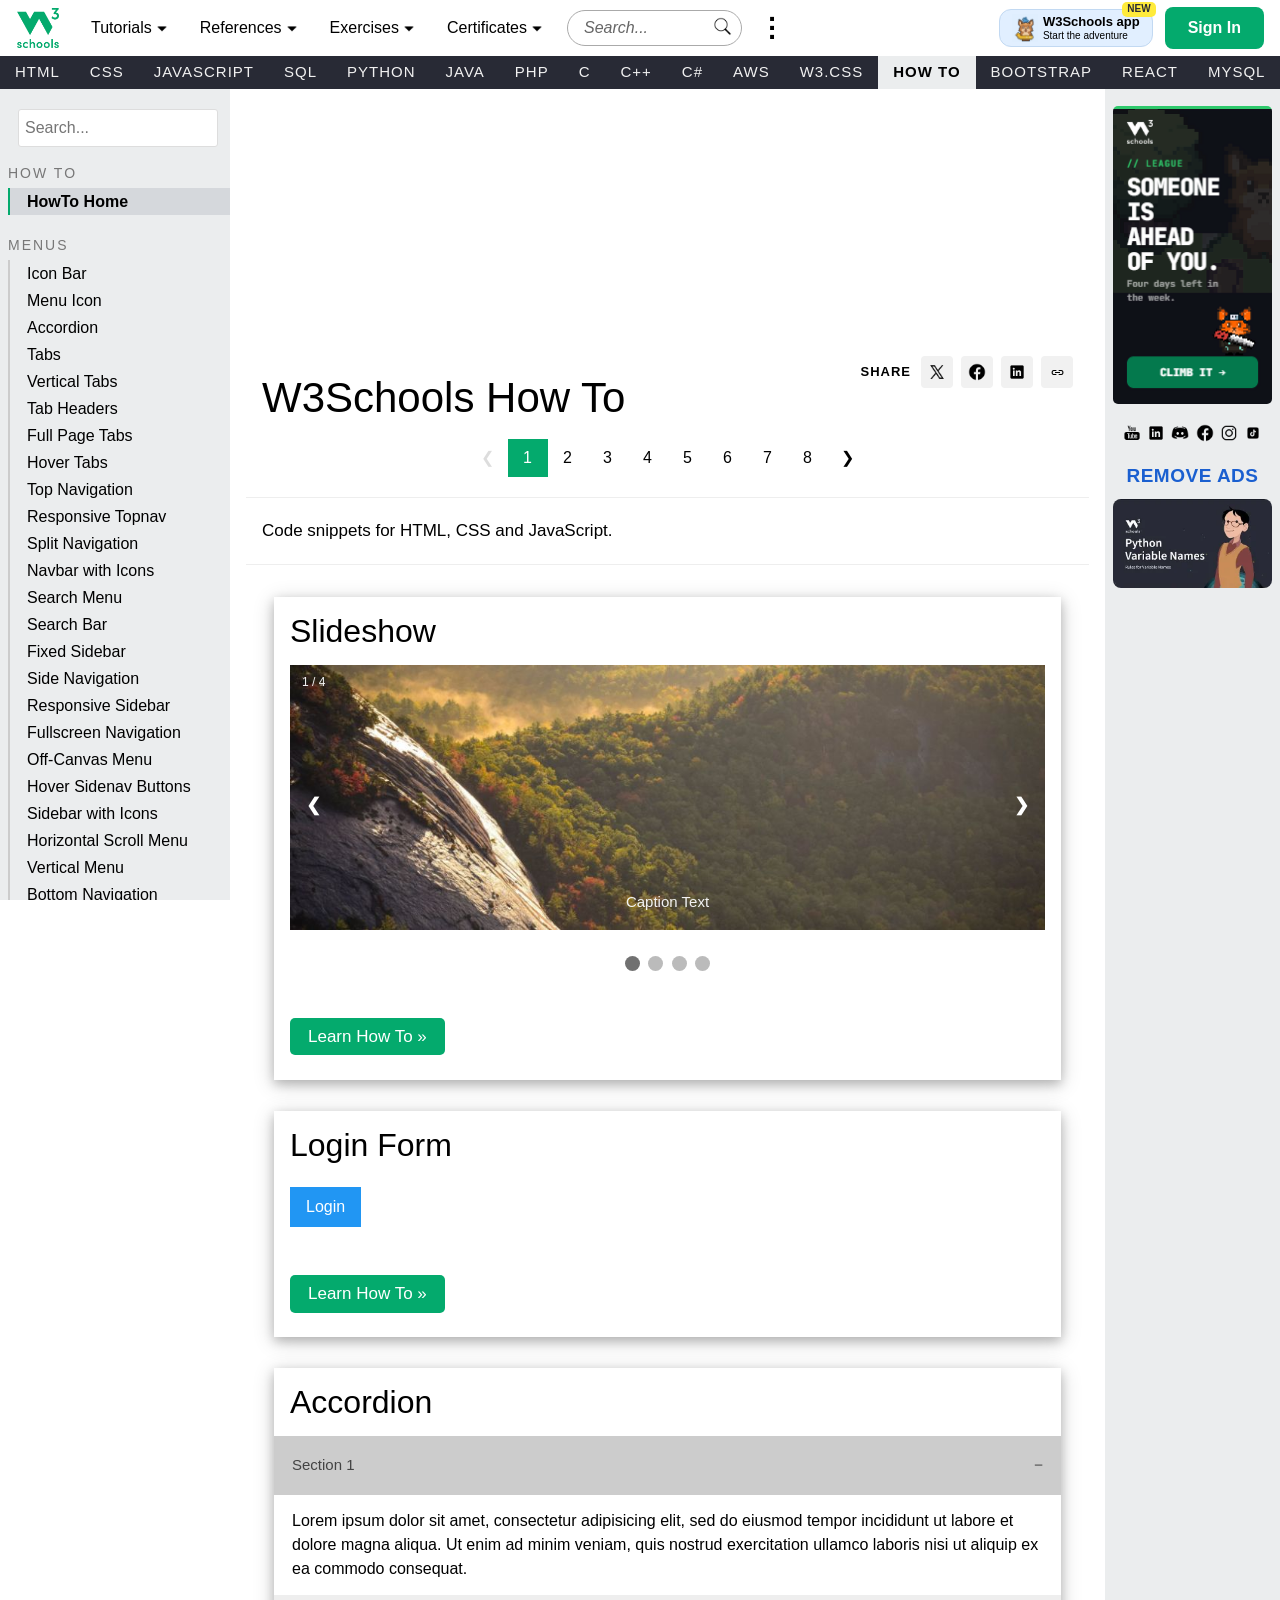
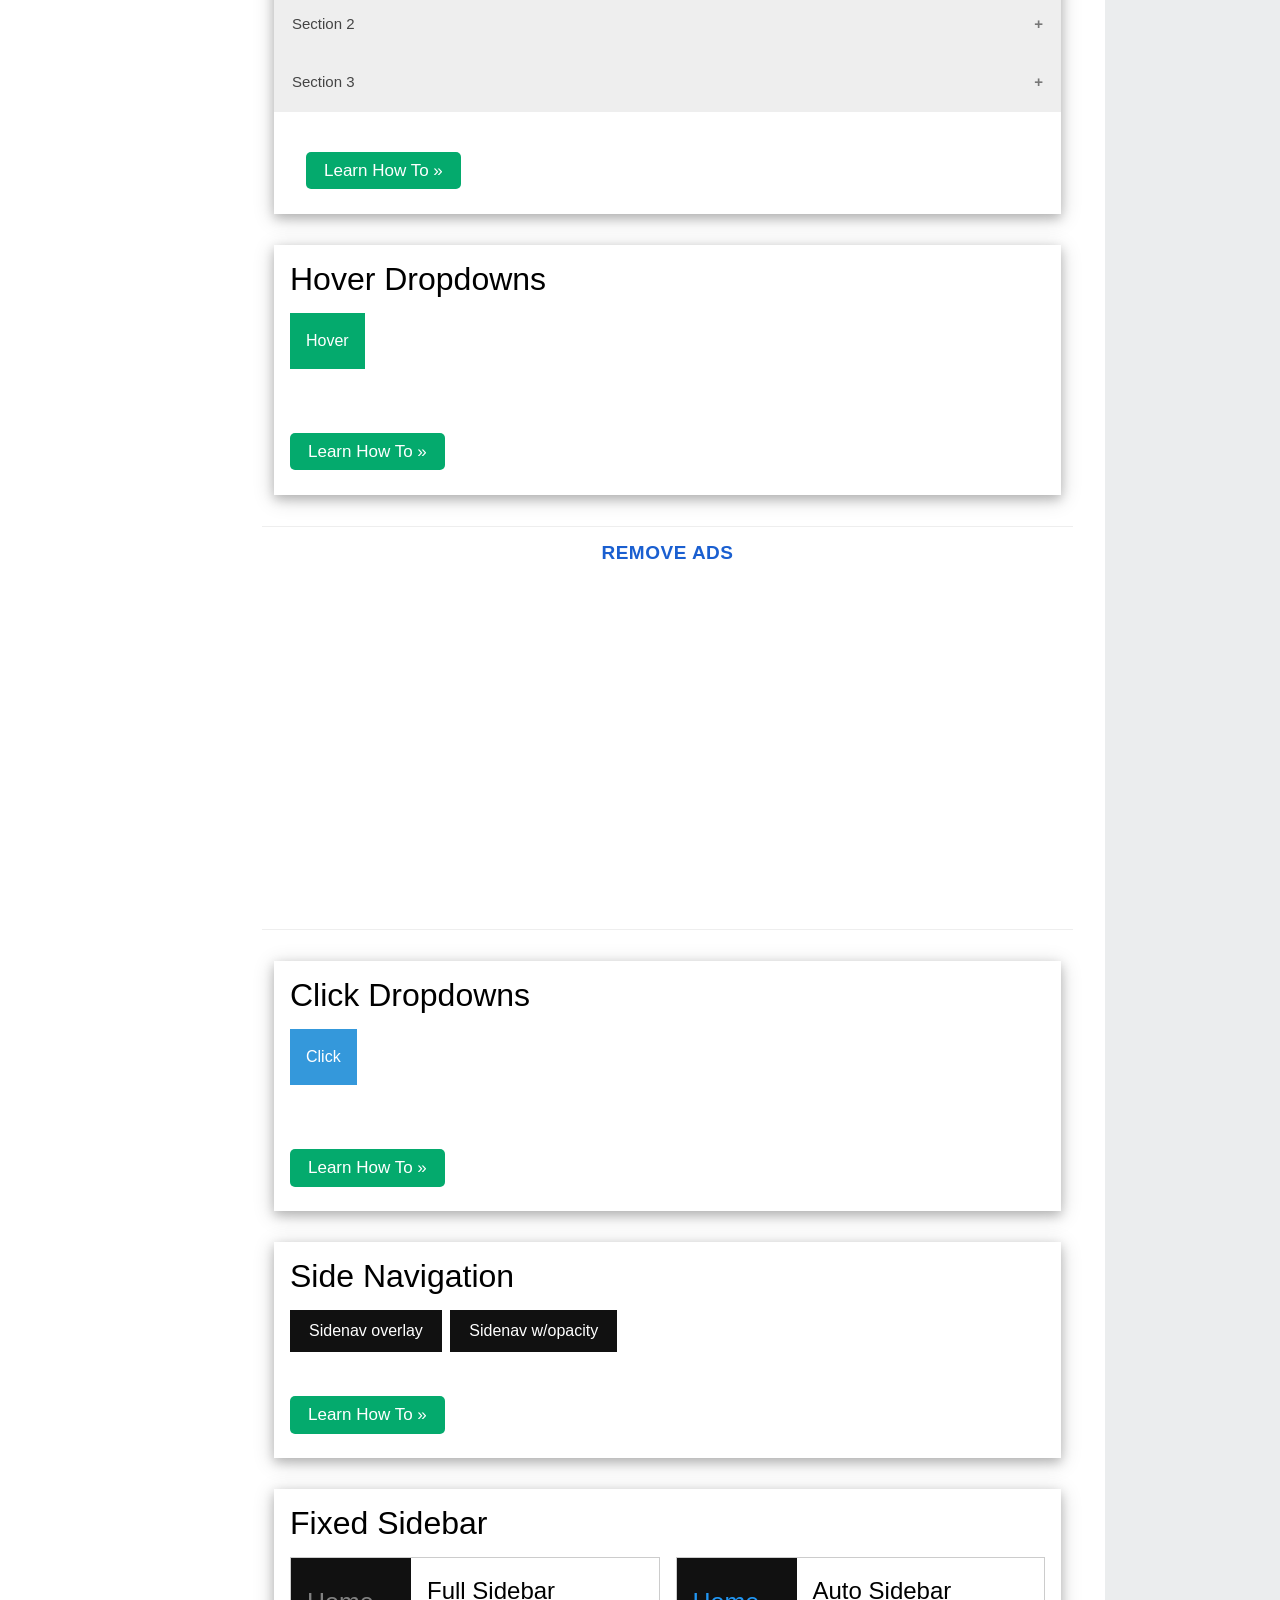
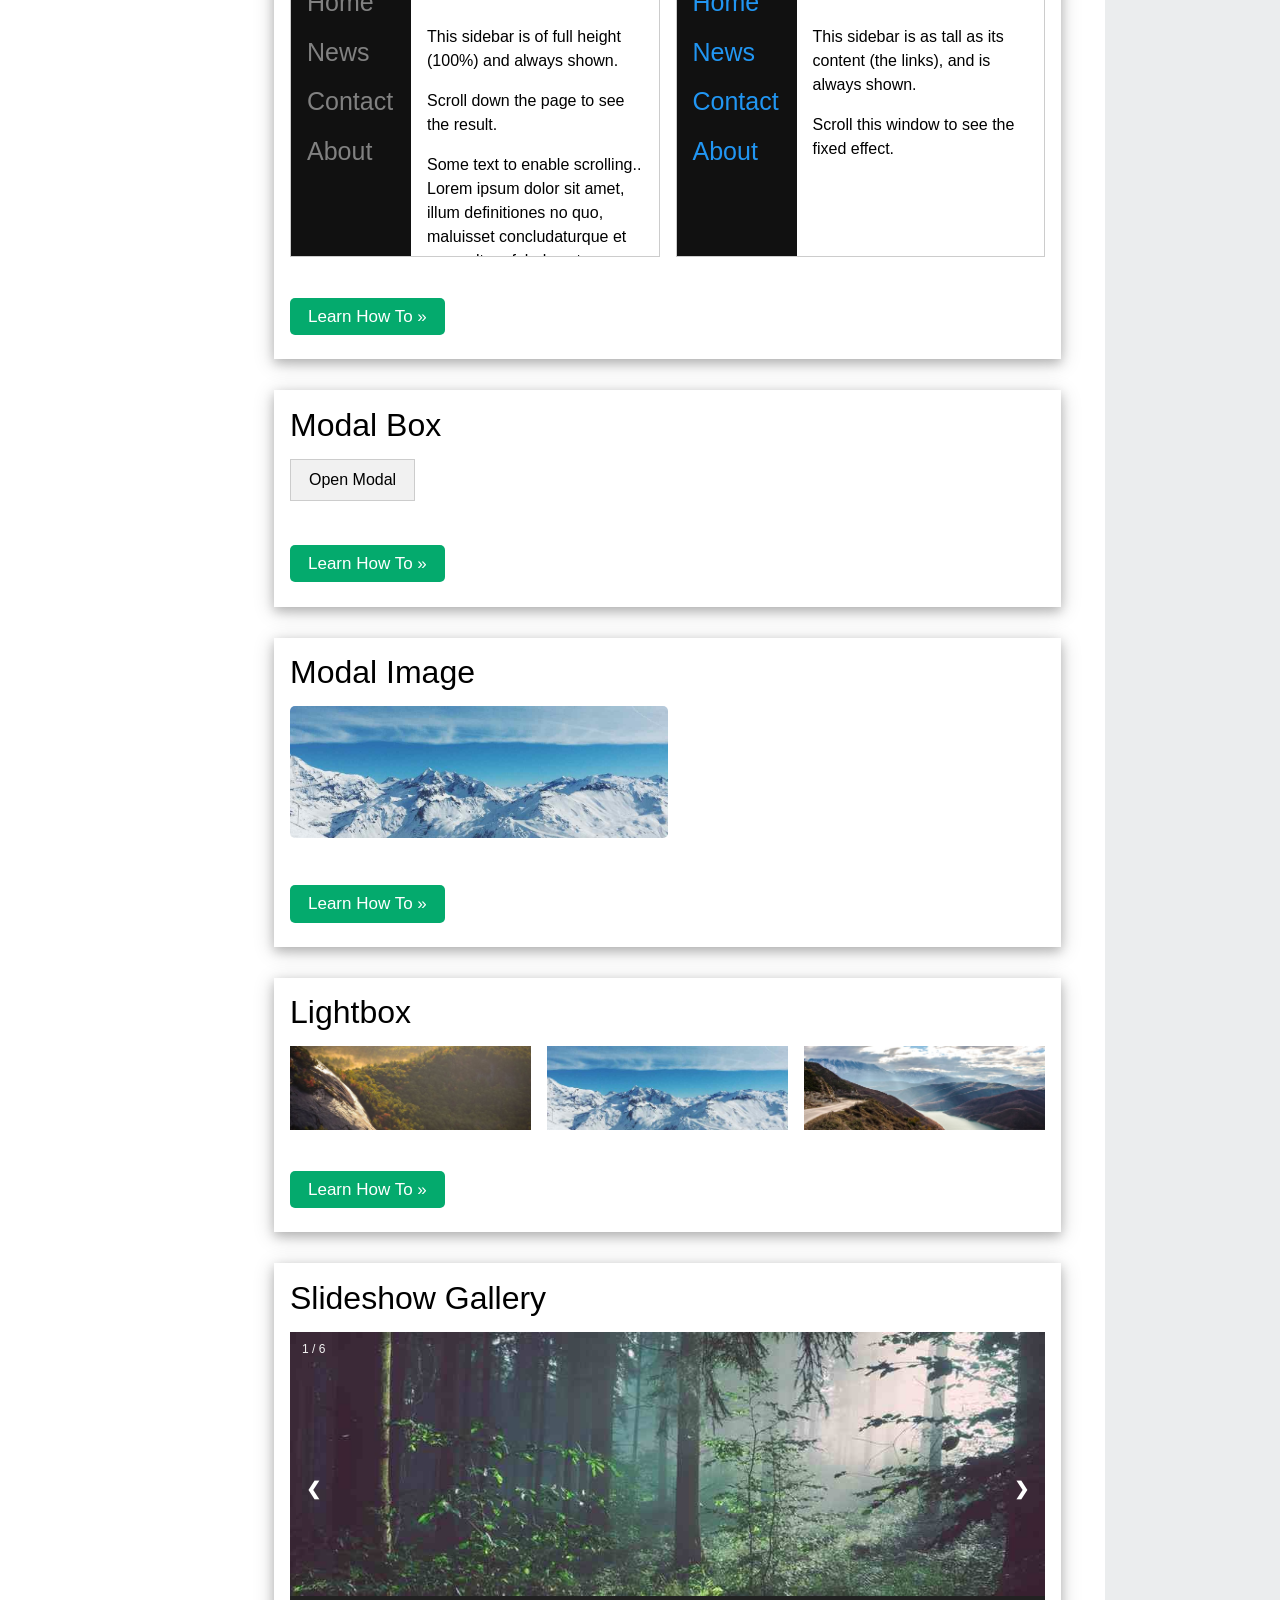
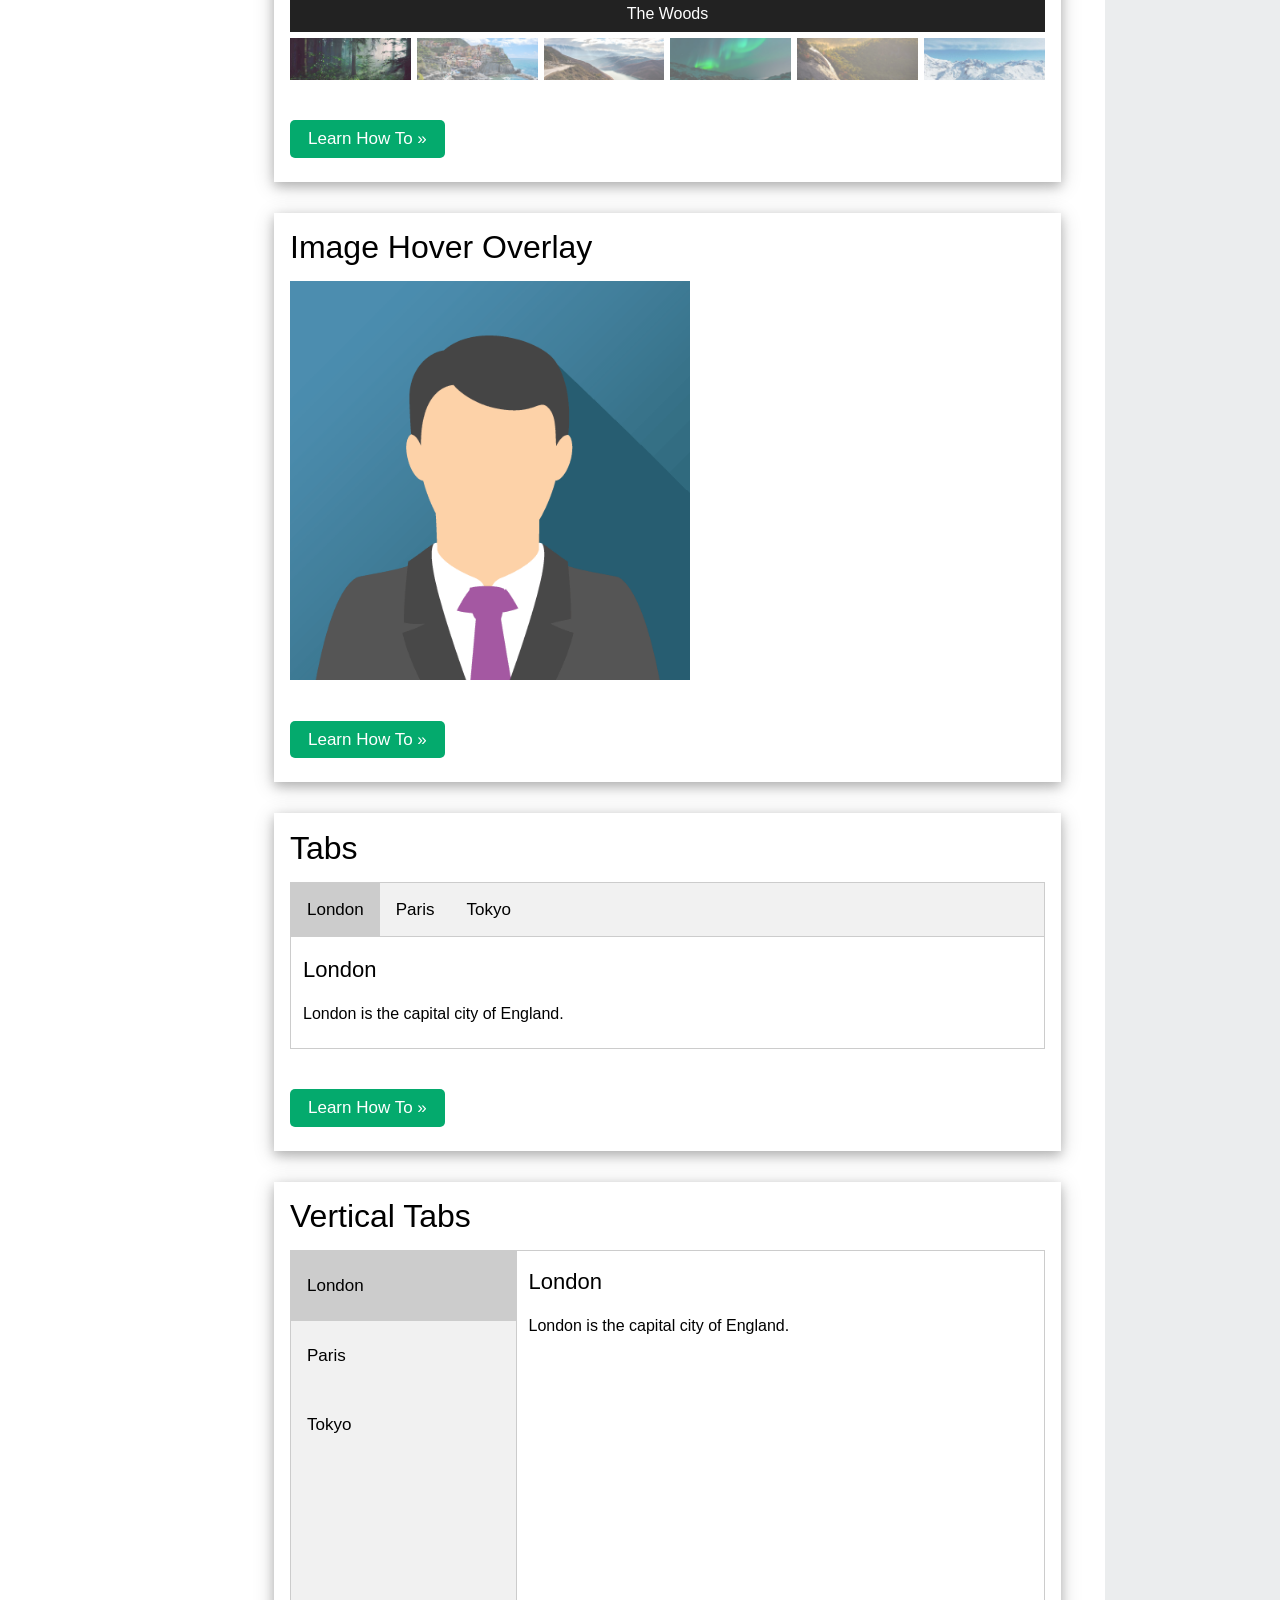
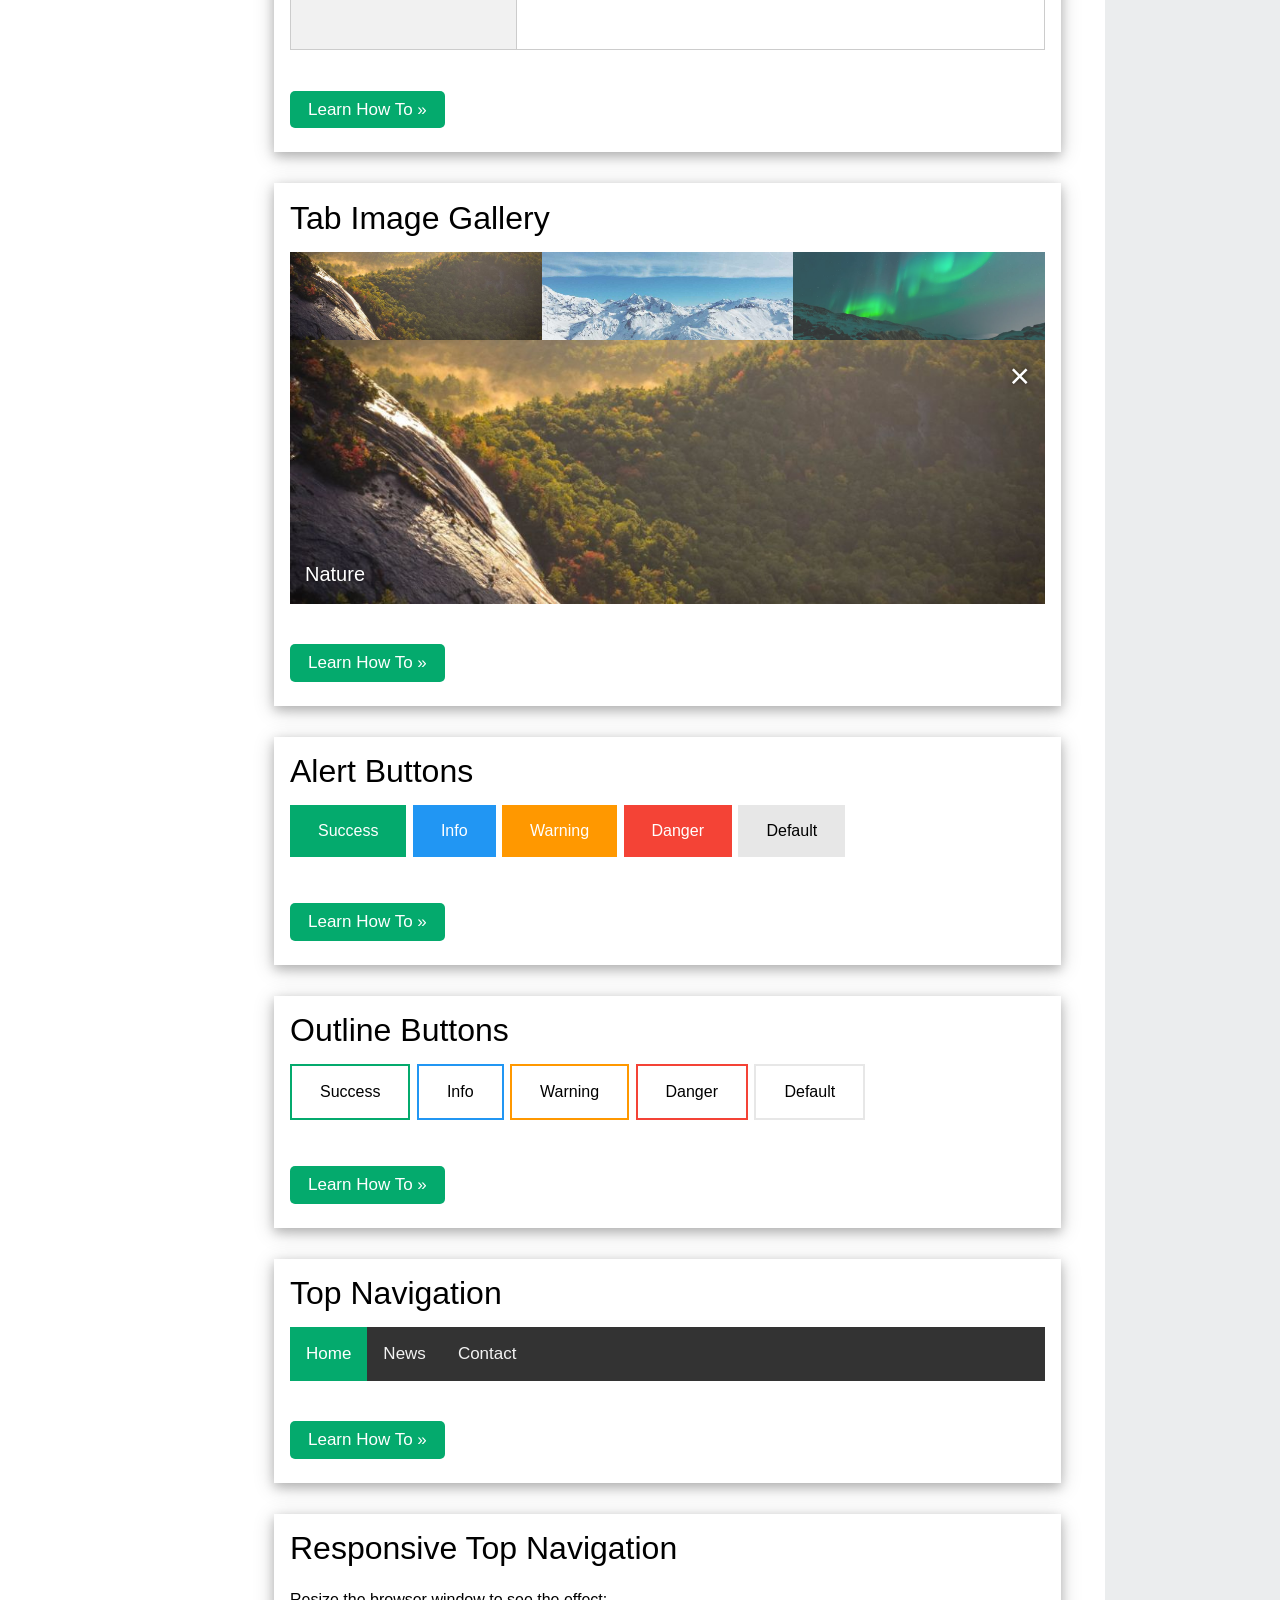
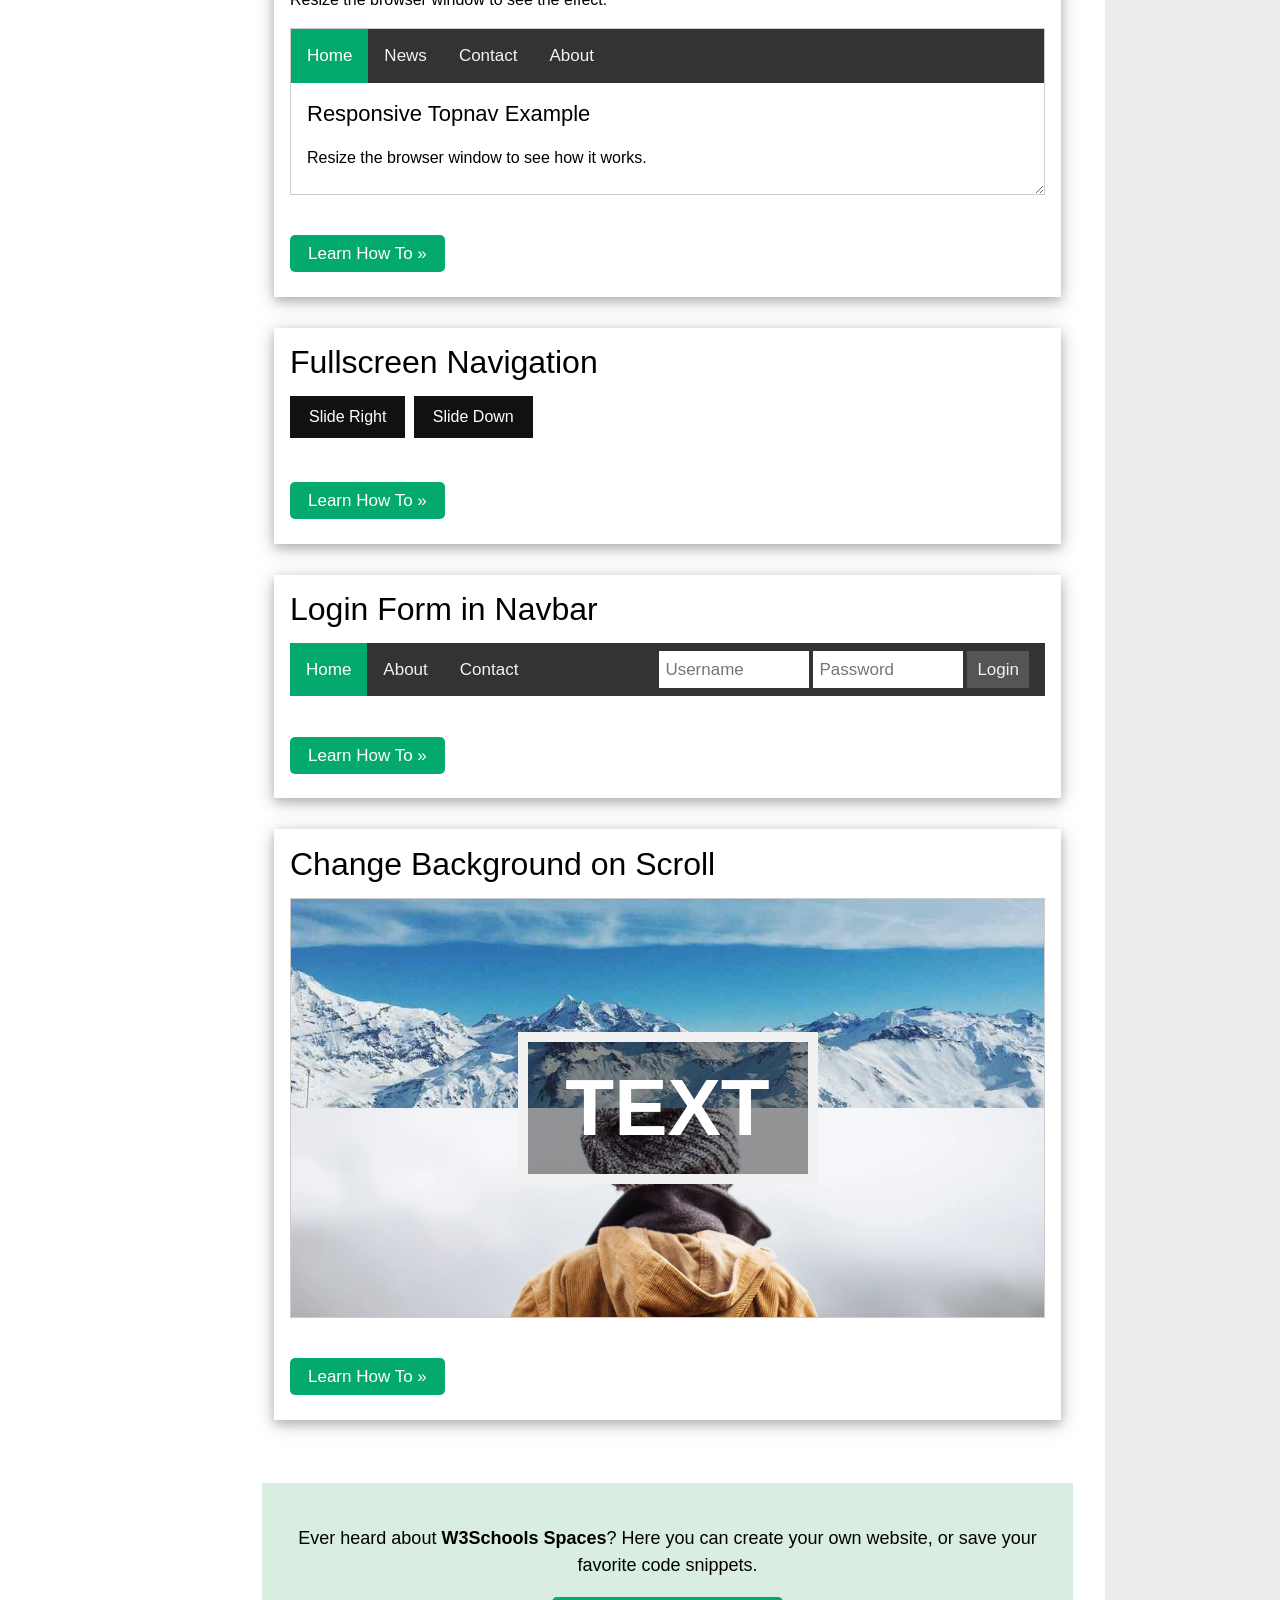
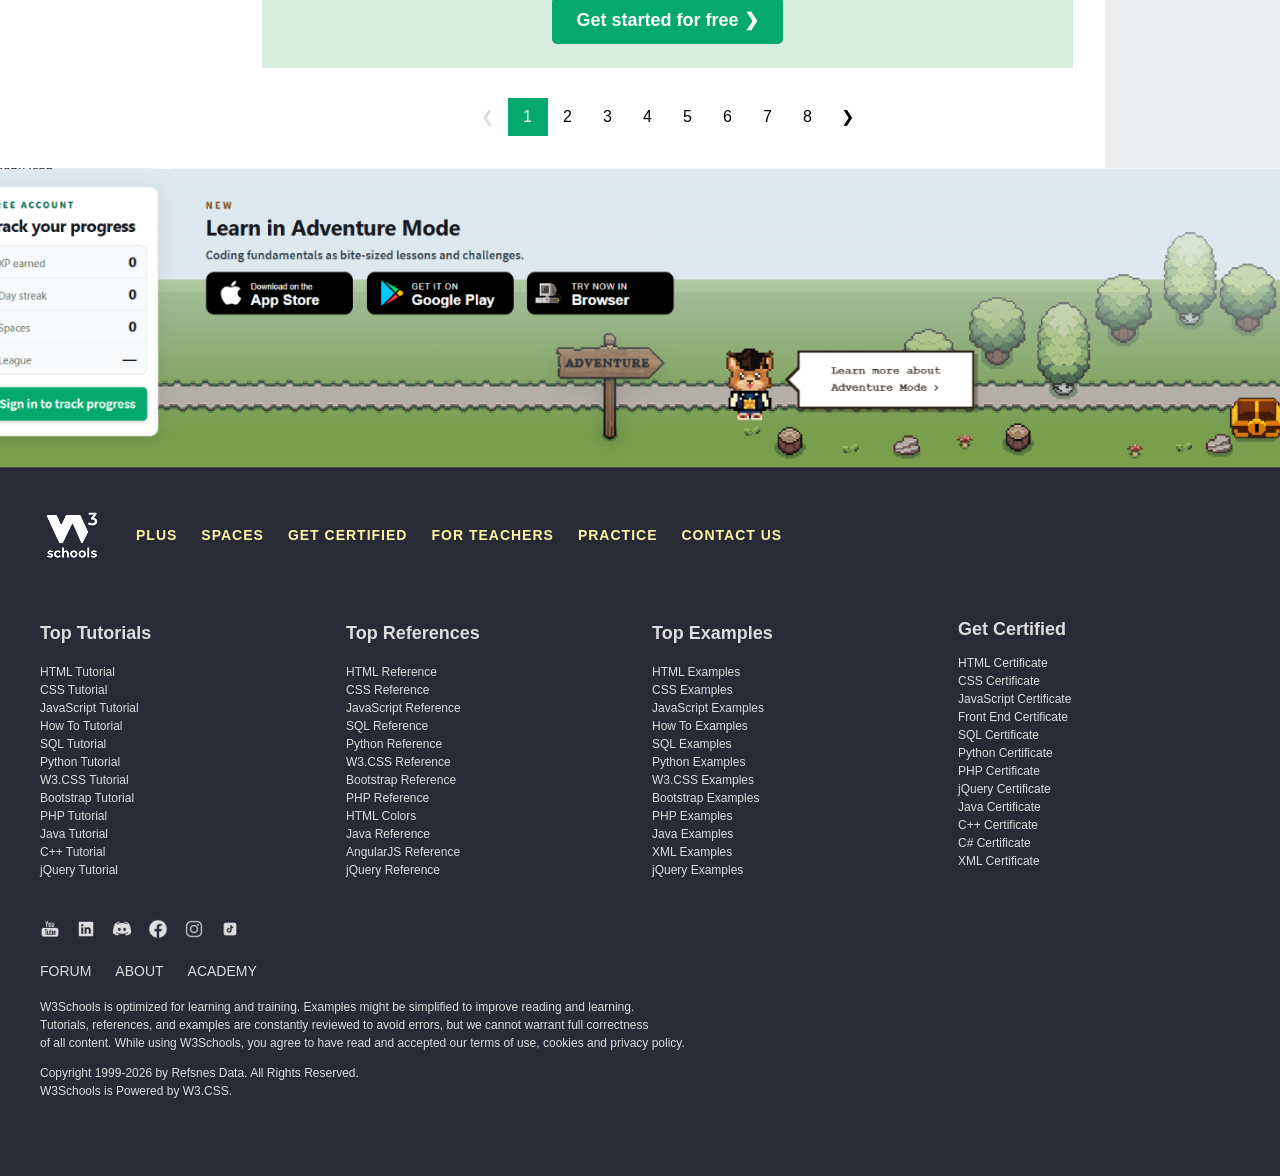
==== commit 4d9b1455: "Update index.html" ====
--- a/index.html
+++ b/index.html
@@ -6,6 +6,10 @@
 <meta name="viewport" content="width=device-width, initial-scale=1">
 <meta name="description" content="Code snippets for HTML, CSS and JavaScript.">
 <meta name="theme-color" content="#ffffff">
+
+<!-- Favicon -->
+<link rel="icon" type="image/png" href="assets/icons/favicon.png">
+<link rel="shortcut icon" href="assets/icons/favicon.ico">
 
 <!-- All fonts, icons, and photos are stored in assets/. -->
 <link rel="icon" type="image/png" href="assets/icons/favicon.png">
